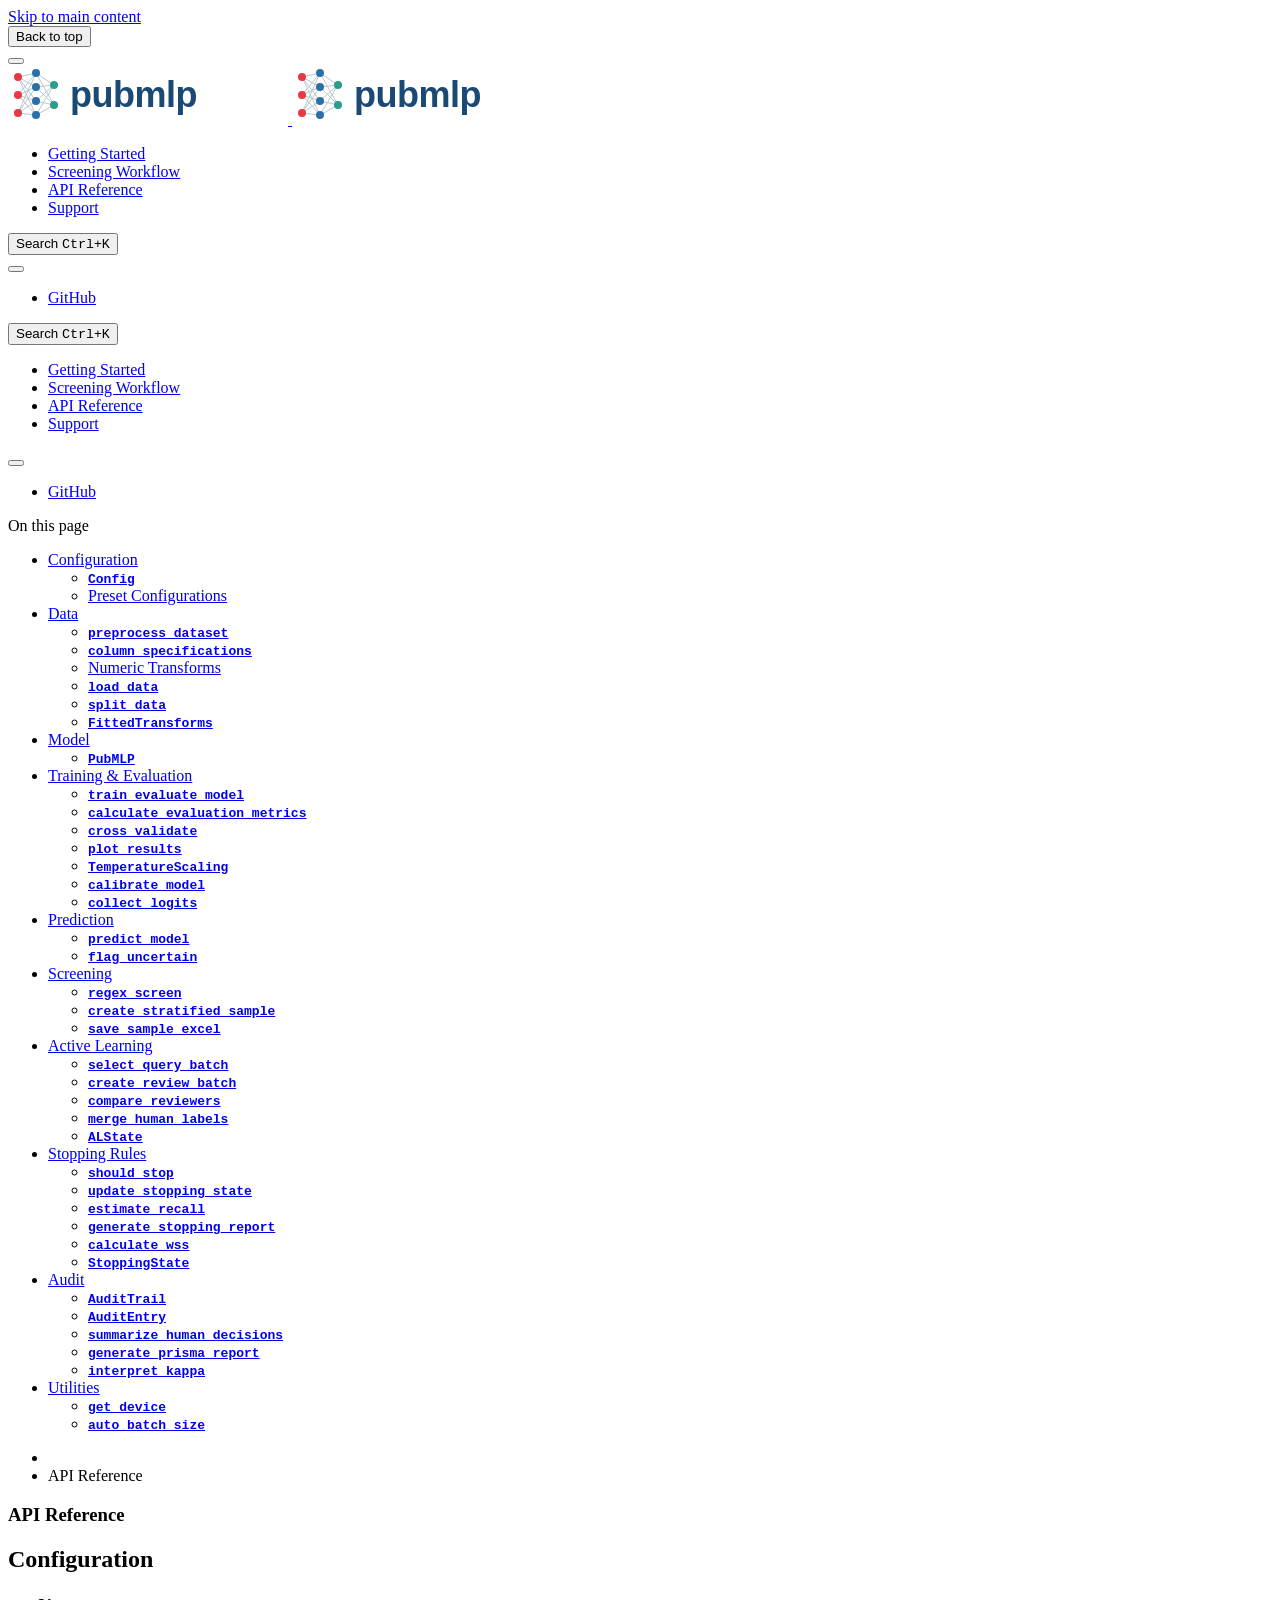
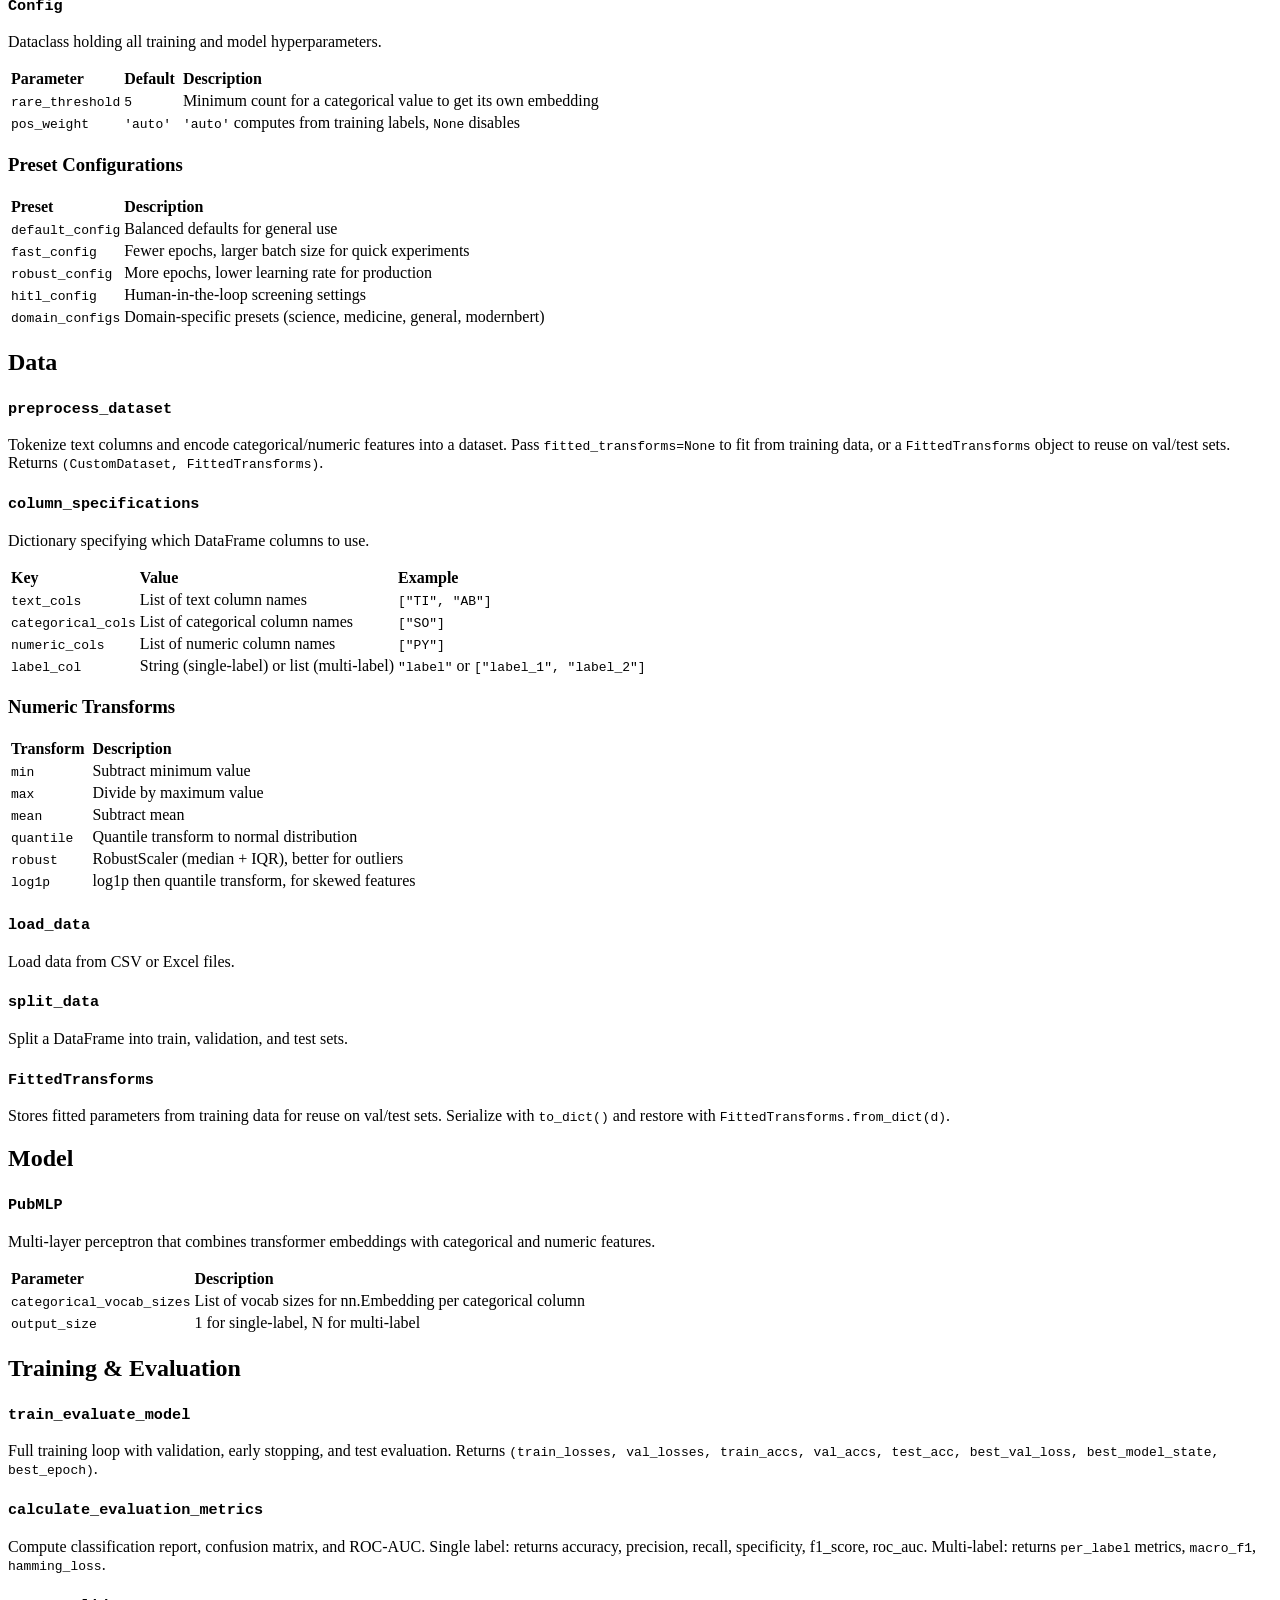
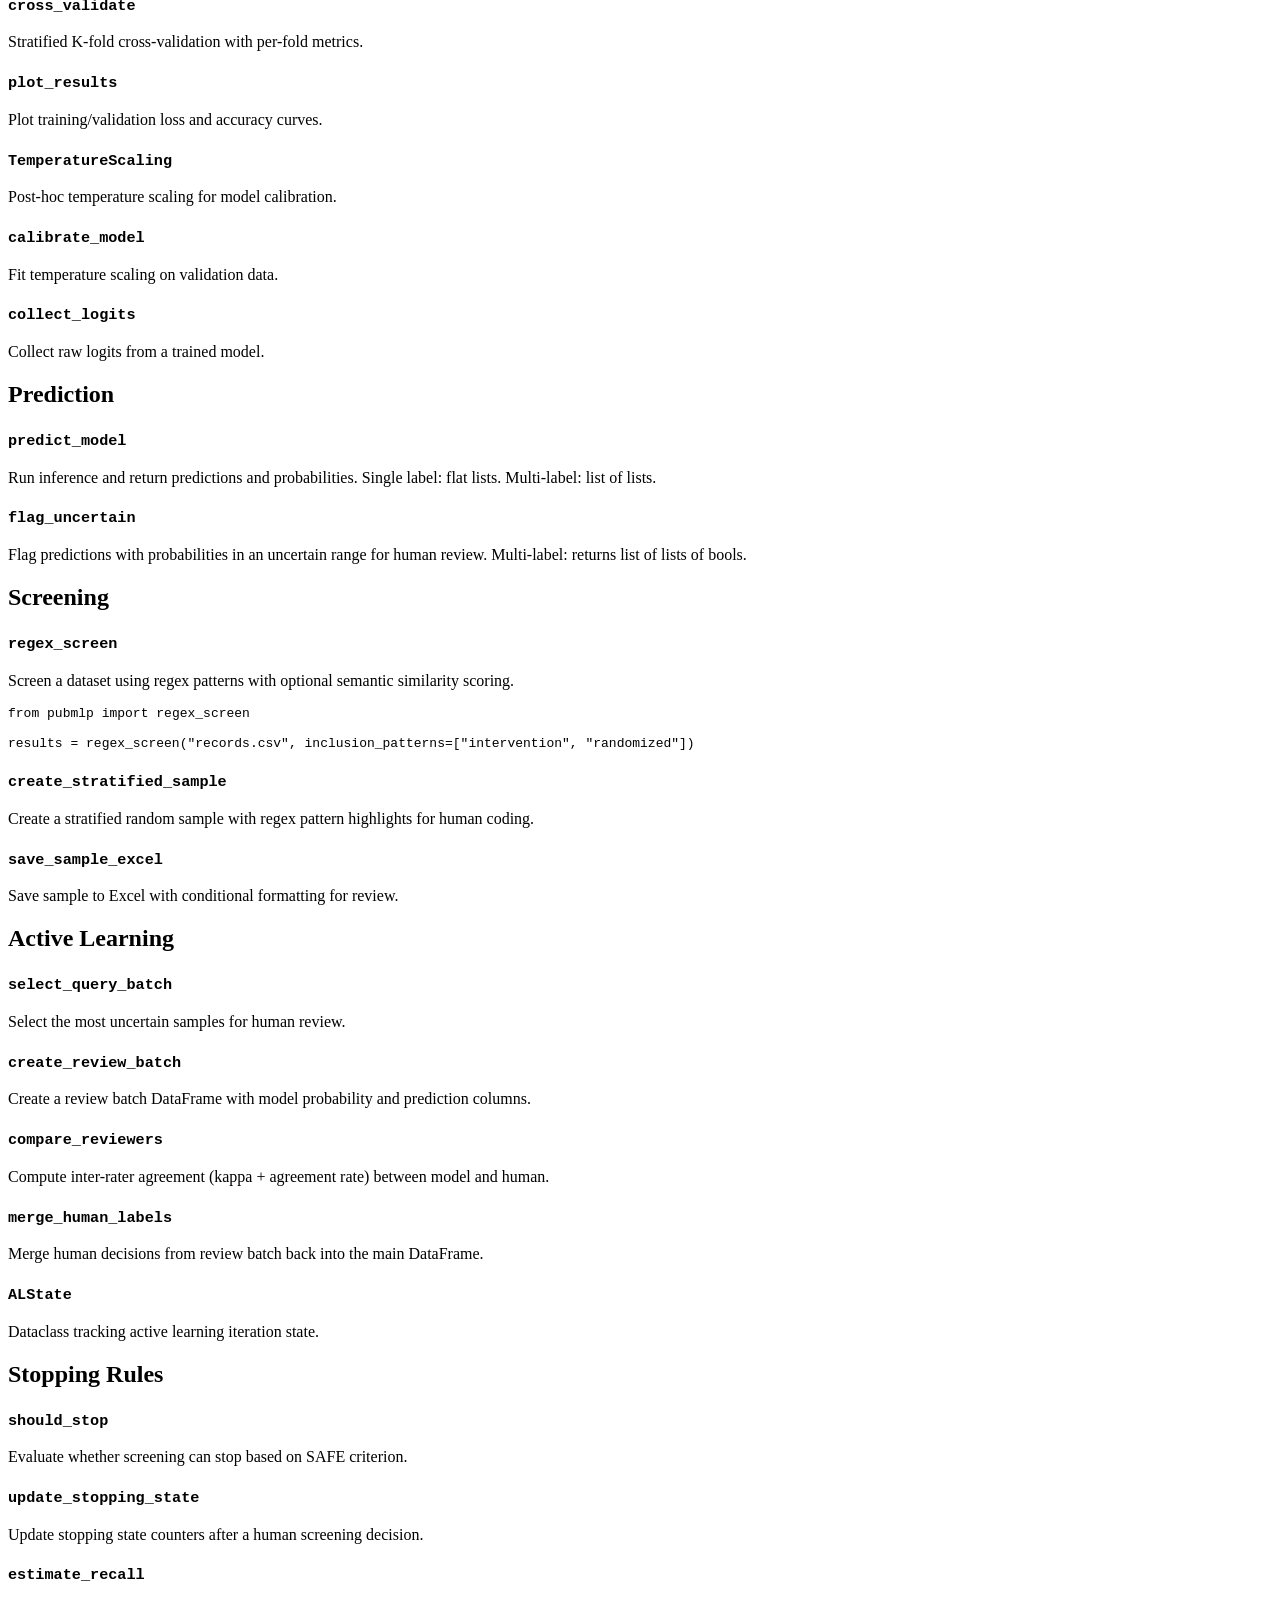
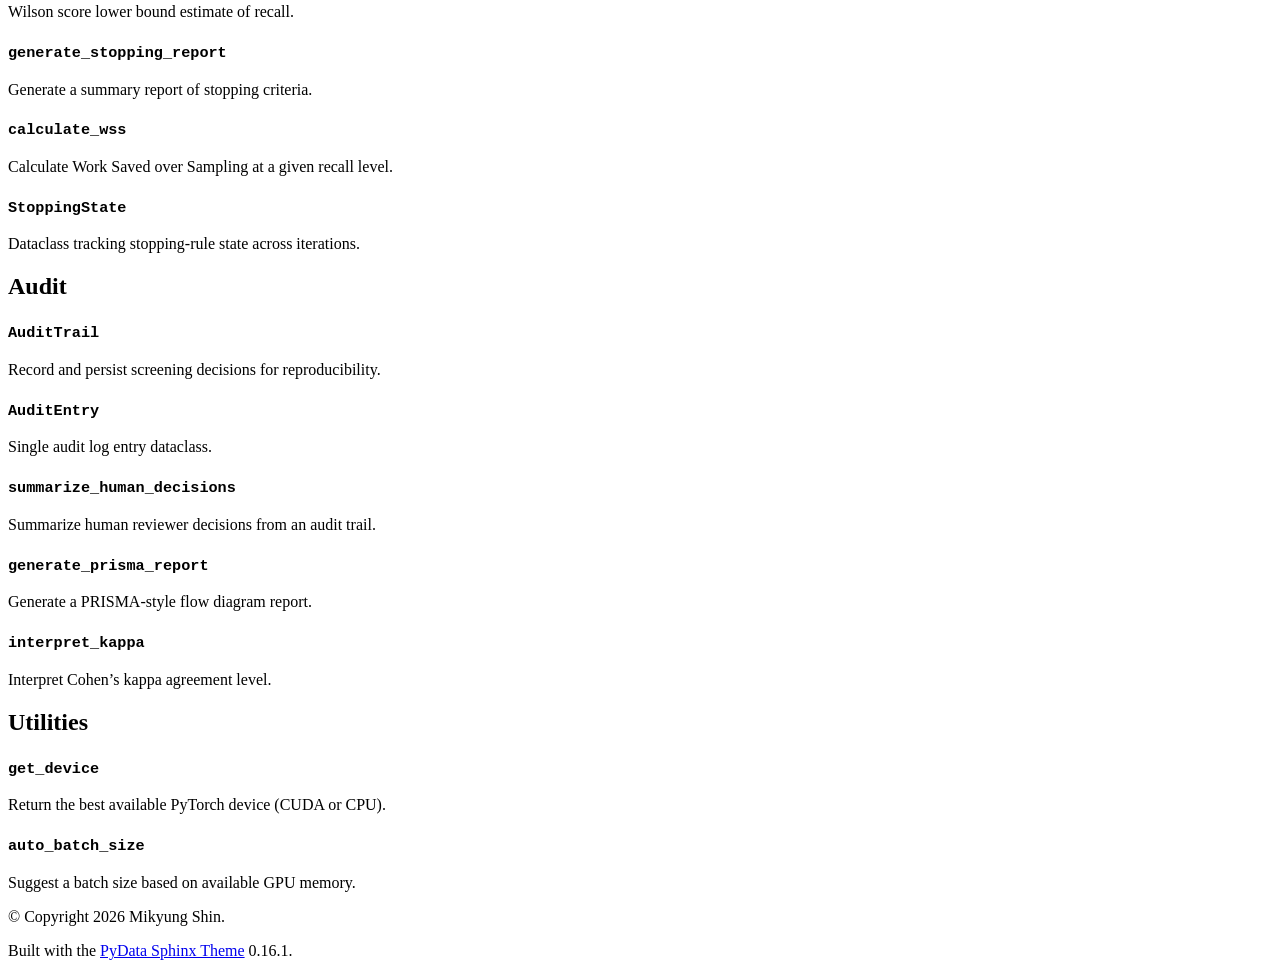
==== docs/api.html @ cef30f50 "Initial release v0.1.1" ====
<!DOCTYPE html>


<html lang="en" data-content_root="./" >

  <head>
    <meta charset="utf-8" />
    <meta name="viewport" content="width=device-width, initial-scale=1.0" /><meta name="viewport" content="width=device-width, initial-scale=1" />

    <title>API Reference &#8212; pubmlp  documentation</title>
  
  
  
  <script data-cfasync="false">
    document.documentElement.dataset.mode = localStorage.getItem("mode") || "";
    document.documentElement.dataset.theme = localStorage.getItem("theme") || "";
  </script>
  <!--
    this give us a css class that will be invisible only if js is disabled
  -->
  <noscript>
    <style>
      .pst-js-only { display: none !important; }

    </style>
  </noscript>
  
  <!-- Loaded before other Sphinx assets -->
  <link href="_static/styles/theme.css?digest=8878045cc6db502f8baf" rel="stylesheet" />
<link href="_static/styles/pydata-sphinx-theme.css?digest=8878045cc6db502f8baf" rel="stylesheet" />

    <link rel="stylesheet" type="text/css" href="_static/pygments.css?v=8f2a1f02" />
    <link rel="stylesheet" type="text/css" href="_static/custom.css?v=bf69dc6d" />
  
  <!-- So that users can add custom icons -->
  <script src="_static/scripts/fontawesome.js?digest=8878045cc6db502f8baf"></script>
  <!-- Pre-loaded scripts that we'll load fully later -->
  <link rel="preload" as="script" href="_static/scripts/bootstrap.js?digest=8878045cc6db502f8baf" />
<link rel="preload" as="script" href="_static/scripts/pydata-sphinx-theme.js?digest=8878045cc6db502f8baf" />

    <script src="_static/documentation_options.js?v=5929fcd5"></script>
    <script src="_static/doctools.js?v=9bcbadda"></script>
    <script src="_static/sphinx_highlight.js?v=dc90522c"></script>
    <script>DOCUMENTATION_OPTIONS.pagename = 'api';</script>
    <link rel="index" title="Index" href="genindex.html" />
    <link rel="search" title="Search" href="search.html" />
    <link rel="next" title="Support" href="support.html" />
    <link rel="prev" title="Screening Workflow" href="vignettes/screening-workflow.html" />
  <meta name="viewport" content="width=device-width, initial-scale=1"/>
  <meta name="docsearch:language" content="en"/>
  <meta name="docsearch:version" content="" />
  </head>
  
  
  <body data-bs-spy="scroll" data-bs-target=".bd-toc-nav" data-offset="180" data-bs-root-margin="0px 0px -60%" data-default-mode="">

  
  
  <div id="pst-skip-link" class="skip-link d-print-none"><a href="#main-content">Skip to main content</a></div>
  
  <div id="pst-scroll-pixel-helper"></div>
  
  <button type="button" class="btn rounded-pill" id="pst-back-to-top">
    <i class="fa-solid fa-arrow-up"></i>Back to top</button>

  
  <dialog id="pst-search-dialog">
    
<form class="bd-search d-flex align-items-center"
      action="search.html"
      method="get">
  <i class="fa-solid fa-magnifying-glass"></i>
  <input type="search"
         class="form-control"
         name="q"
         placeholder="Search the docs ..."
         aria-label="Search the docs ..."
         autocomplete="off"
         autocorrect="off"
         autocapitalize="off"
         spellcheck="false"/>
  <span class="search-button__kbd-shortcut"><kbd class="kbd-shortcut__modifier">Ctrl</kbd>+<kbd>K</kbd></span>
</form>
  </dialog>

  <div class="pst-async-banner-revealer d-none">
  <aside id="bd-header-version-warning" class="d-none d-print-none" aria-label="Version warning"></aside>
</div>

  
    <header class="bd-header navbar navbar-expand-lg bd-navbar d-print-none">
<div class="bd-header__inner bd-page-width">
  <button class="pst-navbar-icon sidebar-toggle primary-toggle" aria-label="Site navigation">
    <span class="fa-solid fa-bars"></span>
  </button>
  
  
  <div class="col-lg-3 navbar-header-items__start">
    
      <div class="navbar-item">

  
    
  

<a class="navbar-brand logo" href="index.html">
  
  
  
  
  
    
    
      
    
    
    <img src="_static/logo.svg" class="logo__image only-light" alt="pubmlp  documentation - Home"/>
    <img src="_static/logo.svg" class="logo__image only-dark pst-js-only" alt="pubmlp  documentation - Home"/>
  
  
</a></div>
    
  </div>
  
  <div class="col-lg-9 navbar-header-items">
    
    <div class="me-auto navbar-header-items__center">
      
        <div class="navbar-item">
<nav>
  <ul class="bd-navbar-elements navbar-nav">
    
<li class="nav-item ">
  <a class="nav-link nav-internal" href="getting-started.html">
    Getting Started
  </a>
</li>


<li class="nav-item ">
  <a class="nav-link nav-internal" href="vignettes/screening-workflow.html">
    Screening Workflow
  </a>
</li>


<li class="nav-item current active">
  <a class="nav-link nav-internal" href="#">
    API Reference
  </a>
</li>


<li class="nav-item ">
  <a class="nav-link nav-internal" href="support.html">
    Support
  </a>
</li>

  </ul>
</nav></div>
      
    </div>
    
    
    <div class="navbar-header-items__end">
      
        <div class="navbar-item navbar-persistent--container">
          

<button class="btn search-button-field search-button__button pst-js-only" title="Search" aria-label="Search" data-bs-placement="bottom" data-bs-toggle="tooltip">
 <i class="fa-solid fa-magnifying-glass"></i>
 <span class="search-button__default-text">Search</span>
 <span class="search-button__kbd-shortcut"><kbd class="kbd-shortcut__modifier">Ctrl</kbd>+<kbd class="kbd-shortcut__modifier">K</kbd></span>
</button>
        </div>
      
      
        <div class="navbar-item">

<button class="btn btn-sm nav-link pst-navbar-icon theme-switch-button pst-js-only" aria-label="Color mode" data-bs-title="Color mode"  data-bs-placement="bottom" data-bs-toggle="tooltip">
  <i class="theme-switch fa-solid fa-sun                fa-lg" data-mode="light" title="Light"></i>
  <i class="theme-switch fa-solid fa-moon               fa-lg" data-mode="dark"  title="Dark"></i>
  <i class="theme-switch fa-solid fa-circle-half-stroke fa-lg" data-mode="auto"  title="System Settings"></i>
</button></div>
      
        <div class="navbar-item"><ul class="navbar-icon-links"
    aria-label="Icon Links">
        <li class="nav-item">
          
          
          
          
          
          
          
          
          <a href="https://github.com/mshin77/pubmlp" title="GitHub" class="nav-link pst-navbar-icon" rel="noopener" target="_blank" data-bs-toggle="tooltip" data-bs-placement="bottom"><i class="fa-brands fa-github fa-lg" aria-hidden="true"></i>
            <span class="sr-only">GitHub</span></a>
        </li>
</ul></div>
      
    </div>
    
  </div>
  
  
    <div class="navbar-persistent--mobile">

<button class="btn search-button-field search-button__button pst-js-only" title="Search" aria-label="Search" data-bs-placement="bottom" data-bs-toggle="tooltip">
 <i class="fa-solid fa-magnifying-glass"></i>
 <span class="search-button__default-text">Search</span>
 <span class="search-button__kbd-shortcut"><kbd class="kbd-shortcut__modifier">Ctrl</kbd>+<kbd class="kbd-shortcut__modifier">K</kbd></span>
</button>
    </div>
  

  
</div>

    </header>
  

  <div class="bd-container">
    <div class="bd-container__inner bd-page-width">
      
      
      
      <dialog id="pst-primary-sidebar-modal"></dialog>
      <div id="pst-primary-sidebar" class="bd-sidebar-primary bd-sidebar">
        

  
  <div class="sidebar-header-items sidebar-primary__section">
    
    
      <div class="sidebar-header-items__center">
        
          
          
            <div class="navbar-item">
<nav>
  <ul class="bd-navbar-elements navbar-nav">
    
<li class="nav-item ">
  <a class="nav-link nav-internal" href="getting-started.html">
    Getting Started
  </a>
</li>


<li class="nav-item ">
  <a class="nav-link nav-internal" href="vignettes/screening-workflow.html">
    Screening Workflow
  </a>
</li>


<li class="nav-item current active">
  <a class="nav-link nav-internal" href="#">
    API Reference
  </a>
</li>


<li class="nav-item ">
  <a class="nav-link nav-internal" href="support.html">
    Support
  </a>
</li>

  </ul>
</nav></div>
          
        
      </div>
    
    
    
      <div class="sidebar-header-items__end">
        
          <div class="navbar-item">

<button class="btn btn-sm nav-link pst-navbar-icon theme-switch-button pst-js-only" aria-label="Color mode" data-bs-title="Color mode"  data-bs-placement="bottom" data-bs-toggle="tooltip">
  <i class="theme-switch fa-solid fa-sun                fa-lg" data-mode="light" title="Light"></i>
  <i class="theme-switch fa-solid fa-moon               fa-lg" data-mode="dark"  title="Dark"></i>
  <i class="theme-switch fa-solid fa-circle-half-stroke fa-lg" data-mode="auto"  title="System Settings"></i>
</button></div>
        
          <div class="navbar-item"><ul class="navbar-icon-links"
    aria-label="Icon Links">
        <li class="nav-item">
          
          
          
          
          
          
          
          
          <a href="https://github.com/mshin77/pubmlp" title="GitHub" class="nav-link pst-navbar-icon" rel="noopener" target="_blank" data-bs-toggle="tooltip" data-bs-placement="bottom"><i class="fa-brands fa-github fa-lg" aria-hidden="true"></i>
            <span class="sr-only">GitHub</span></a>
        </li>
</ul></div>
        
      </div>
    
  </div>
  
    <div class="sidebar-primary-items__start sidebar-primary__section">
        <div class="sidebar-primary-item">
<div
    id="pst-page-navigation-heading-2"
    class="page-toc tocsection onthispage">
    <i class="fa-solid fa-list"></i> On this page
  </div>
  <nav class="bd-toc-nav page-toc" aria-labelledby="pst-page-navigation-heading-2">
    <ul class="visible nav section-nav flex-column">
<li class="toc-h2 nav-item toc-entry"><a class="reference internal nav-link" href="#configuration">Configuration</a><ul class="nav section-nav flex-column">
<li class="toc-h3 nav-item toc-entry"><a class="reference internal nav-link" href="#config"><code class="docutils literal notranslate"><span class="pre">Config</span></code></a></li>
<li class="toc-h3 nav-item toc-entry"><a class="reference internal nav-link" href="#preset-configurations">Preset Configurations</a></li>
</ul>
</li>
<li class="toc-h2 nav-item toc-entry"><a class="reference internal nav-link" href="#data">Data</a><ul class="nav section-nav flex-column">
<li class="toc-h3 nav-item toc-entry"><a class="reference internal nav-link" href="#preprocess-dataset"><code class="docutils literal notranslate"><span class="pre">preprocess_dataset</span></code></a></li>
<li class="toc-h3 nav-item toc-entry"><a class="reference internal nav-link" href="#column-specifications"><code class="docutils literal notranslate"><span class="pre">column_specifications</span></code></a></li>
<li class="toc-h3 nav-item toc-entry"><a class="reference internal nav-link" href="#numeric-transforms">Numeric Transforms</a></li>
<li class="toc-h3 nav-item toc-entry"><a class="reference internal nav-link" href="#load-data"><code class="docutils literal notranslate"><span class="pre">load_data</span></code></a></li>
<li class="toc-h3 nav-item toc-entry"><a class="reference internal nav-link" href="#split-data"><code class="docutils literal notranslate"><span class="pre">split_data</span></code></a></li>
<li class="toc-h3 nav-item toc-entry"><a class="reference internal nav-link" href="#fittedtransforms"><code class="docutils literal notranslate"><span class="pre">FittedTransforms</span></code></a></li>
</ul>
</li>
<li class="toc-h2 nav-item toc-entry"><a class="reference internal nav-link" href="#model">Model</a><ul class="nav section-nav flex-column">
<li class="toc-h3 nav-item toc-entry"><a class="reference internal nav-link" href="#pubmlp"><code class="docutils literal notranslate"><span class="pre">PubMLP</span></code></a></li>
</ul>
</li>
<li class="toc-h2 nav-item toc-entry"><a class="reference internal nav-link" href="#training-evaluation">Training &amp; Evaluation</a><ul class="nav section-nav flex-column">
<li class="toc-h3 nav-item toc-entry"><a class="reference internal nav-link" href="#train-evaluate-model"><code class="docutils literal notranslate"><span class="pre">train_evaluate_model</span></code></a></li>
<li class="toc-h3 nav-item toc-entry"><a class="reference internal nav-link" href="#calculate-evaluation-metrics"><code class="docutils literal notranslate"><span class="pre">calculate_evaluation_metrics</span></code></a></li>
<li class="toc-h3 nav-item toc-entry"><a class="reference internal nav-link" href="#cross-validate"><code class="docutils literal notranslate"><span class="pre">cross_validate</span></code></a></li>
<li class="toc-h3 nav-item toc-entry"><a class="reference internal nav-link" href="#plot-results"><code class="docutils literal notranslate"><span class="pre">plot_results</span></code></a></li>
<li class="toc-h3 nav-item toc-entry"><a class="reference internal nav-link" href="#temperaturescaling"><code class="docutils literal notranslate"><span class="pre">TemperatureScaling</span></code></a></li>
<li class="toc-h3 nav-item toc-entry"><a class="reference internal nav-link" href="#calibrate-model"><code class="docutils literal notranslate"><span class="pre">calibrate_model</span></code></a></li>
<li class="toc-h3 nav-item toc-entry"><a class="reference internal nav-link" href="#collect-logits"><code class="docutils literal notranslate"><span class="pre">collect_logits</span></code></a></li>
</ul>
</li>
<li class="toc-h2 nav-item toc-entry"><a class="reference internal nav-link" href="#prediction">Prediction</a><ul class="nav section-nav flex-column">
<li class="toc-h3 nav-item toc-entry"><a class="reference internal nav-link" href="#predict-model"><code class="docutils literal notranslate"><span class="pre">predict_model</span></code></a></li>
<li class="toc-h3 nav-item toc-entry"><a class="reference internal nav-link" href="#flag-uncertain"><code class="docutils literal notranslate"><span class="pre">flag_uncertain</span></code></a></li>
</ul>
</li>
<li class="toc-h2 nav-item toc-entry"><a class="reference internal nav-link" href="#screening">Screening</a><ul class="nav section-nav flex-column">
<li class="toc-h3 nav-item toc-entry"><a class="reference internal nav-link" href="#regex-screen"><code class="docutils literal notranslate"><span class="pre">regex_screen</span></code></a></li>
<li class="toc-h3 nav-item toc-entry"><a class="reference internal nav-link" href="#create-stratified-sample"><code class="docutils literal notranslate"><span class="pre">create_stratified_sample</span></code></a></li>
<li class="toc-h3 nav-item toc-entry"><a class="reference internal nav-link" href="#save-sample-excel"><code class="docutils literal notranslate"><span class="pre">save_sample_excel</span></code></a></li>
</ul>
</li>
<li class="toc-h2 nav-item toc-entry"><a class="reference internal nav-link" href="#active-learning">Active Learning</a><ul class="nav section-nav flex-column">
<li class="toc-h3 nav-item toc-entry"><a class="reference internal nav-link" href="#select-query-batch"><code class="docutils literal notranslate"><span class="pre">select_query_batch</span></code></a></li>
<li class="toc-h3 nav-item toc-entry"><a class="reference internal nav-link" href="#create-review-batch"><code class="docutils literal notranslate"><span class="pre">create_review_batch</span></code></a></li>
<li class="toc-h3 nav-item toc-entry"><a class="reference internal nav-link" href="#compare-reviewers"><code class="docutils literal notranslate"><span class="pre">compare_reviewers</span></code></a></li>
<li class="toc-h3 nav-item toc-entry"><a class="reference internal nav-link" href="#merge-human-labels"><code class="docutils literal notranslate"><span class="pre">merge_human_labels</span></code></a></li>
<li class="toc-h3 nav-item toc-entry"><a class="reference internal nav-link" href="#alstate"><code class="docutils literal notranslate"><span class="pre">ALState</span></code></a></li>
</ul>
</li>
<li class="toc-h2 nav-item toc-entry"><a class="reference internal nav-link" href="#stopping-rules">Stopping Rules</a><ul class="nav section-nav flex-column">
<li class="toc-h3 nav-item toc-entry"><a class="reference internal nav-link" href="#should-stop"><code class="docutils literal notranslate"><span class="pre">should_stop</span></code></a></li>
<li class="toc-h3 nav-item toc-entry"><a class="reference internal nav-link" href="#update-stopping-state"><code class="docutils literal notranslate"><span class="pre">update_stopping_state</span></code></a></li>
<li class="toc-h3 nav-item toc-entry"><a class="reference internal nav-link" href="#estimate-recall"><code class="docutils literal notranslate"><span class="pre">estimate_recall</span></code></a></li>
<li class="toc-h3 nav-item toc-entry"><a class="reference internal nav-link" href="#generate-stopping-report"><code class="docutils literal notranslate"><span class="pre">generate_stopping_report</span></code></a></li>
<li class="toc-h3 nav-item toc-entry"><a class="reference internal nav-link" href="#calculate-wss"><code class="docutils literal notranslate"><span class="pre">calculate_wss</span></code></a></li>
<li class="toc-h3 nav-item toc-entry"><a class="reference internal nav-link" href="#stoppingstate"><code class="docutils literal notranslate"><span class="pre">StoppingState</span></code></a></li>
</ul>
</li>
<li class="toc-h2 nav-item toc-entry"><a class="reference internal nav-link" href="#audit">Audit</a><ul class="nav section-nav flex-column">
<li class="toc-h3 nav-item toc-entry"><a class="reference internal nav-link" href="#audittrail"><code class="docutils literal notranslate"><span class="pre">AuditTrail</span></code></a></li>
<li class="toc-h3 nav-item toc-entry"><a class="reference internal nav-link" href="#auditentry"><code class="docutils literal notranslate"><span class="pre">AuditEntry</span></code></a></li>
<li class="toc-h3 nav-item toc-entry"><a class="reference internal nav-link" href="#summarize-human-decisions"><code class="docutils literal notranslate"><span class="pre">summarize_human_decisions</span></code></a></li>
<li class="toc-h3 nav-item toc-entry"><a class="reference internal nav-link" href="#generate-prisma-report"><code class="docutils literal notranslate"><span class="pre">generate_prisma_report</span></code></a></li>
<li class="toc-h3 nav-item toc-entry"><a class="reference internal nav-link" href="#interpret-kappa"><code class="docutils literal notranslate"><span class="pre">interpret_kappa</span></code></a></li>
</ul>
</li>
<li class="toc-h2 nav-item toc-entry"><a class="reference internal nav-link" href="#utilities">Utilities</a><ul class="nav section-nav flex-column">
<li class="toc-h3 nav-item toc-entry"><a class="reference internal nav-link" href="#get-device"><code class="docutils literal notranslate"><span class="pre">get_device</span></code></a></li>
<li class="toc-h3 nav-item toc-entry"><a class="reference internal nav-link" href="#auto-batch-size"><code class="docutils literal notranslate"><span class="pre">auto_batch_size</span></code></a></li>
</ul>
</li>
</ul>
  </nav></div>
    </div>
  
  
  <div class="sidebar-primary-items__end sidebar-primary__section">
      <div class="sidebar-primary-item">
<div id="ethical-ad-placement"
      class="flat"
      data-ea-publisher="readthedocs"
      data-ea-type="readthedocs-sidebar"
      data-ea-manual="true">
</div></div>
  </div>


      </div>
      
      <main id="main-content" class="bd-main" role="main">
        
        
          <div class="bd-content">
            <div class="bd-article-container">
              
              <div class="bd-header-article d-print-none">
<div class="header-article-items header-article__inner">
  
    <div class="header-article-items__start">
      
        <div class="header-article-item">

<nav aria-label="Breadcrumb" class="d-print-none">
  <ul class="bd-breadcrumbs">
    
    <li class="breadcrumb-item breadcrumb-home">
      <a href="index.html" class="nav-link" aria-label="Home">
        <i class="fa-solid fa-home"></i>
      </a>
    </li>
    <li class="breadcrumb-item active" aria-current="page"><span class="ellipsis">API Reference</span></li>
  </ul>
</nav>
</div>
      
    </div>
  
  
</div>
</div>
              
              
              
                
<div id="searchbox"></div>
                <article class="bd-article">
                  
  <section id="api-reference">
<h1>API Reference<a class="headerlink" href="#api-reference" title="Link to this heading">#</a></h1>
<section id="configuration">
<h2>Configuration<a class="headerlink" href="#configuration" title="Link to this heading">#</a></h2>
<section id="config">
<h3><code class="docutils literal notranslate"><span class="pre">Config</span></code><a class="headerlink" href="#config" title="Link to this heading">#</a></h3>
<p>Dataclass holding all training and model hyperparameters.</p>
<div class="pst-scrollable-table-container"><table class="table">
<thead>
<tr class="row-odd"><th class="head"><p>Parameter</p></th>
<th class="head"><p>Default</p></th>
<th class="head"><p>Description</p></th>
</tr>
</thead>
<tbody>
<tr class="row-even"><td><p><code class="docutils literal notranslate"><span class="pre">rare_threshold</span></code></p></td>
<td><p><code class="docutils literal notranslate"><span class="pre">5</span></code></p></td>
<td><p>Minimum count for a categorical value to get its own embedding</p></td>
</tr>
<tr class="row-odd"><td><p><code class="docutils literal notranslate"><span class="pre">pos_weight</span></code></p></td>
<td><p><code class="docutils literal notranslate"><span class="pre">'auto'</span></code></p></td>
<td><p><code class="docutils literal notranslate"><span class="pre">'auto'</span></code> computes from training labels, <code class="docutils literal notranslate"><span class="pre">None</span></code> disables</p></td>
</tr>
</tbody>
</table>
</div>
</section>
<section id="preset-configurations">
<h3>Preset Configurations<a class="headerlink" href="#preset-configurations" title="Link to this heading">#</a></h3>
<div class="pst-scrollable-table-container"><table class="table">
<thead>
<tr class="row-odd"><th class="head"><p>Preset</p></th>
<th class="head"><p>Description</p></th>
</tr>
</thead>
<tbody>
<tr class="row-even"><td><p><code class="docutils literal notranslate"><span class="pre">default_config</span></code></p></td>
<td><p>Balanced defaults for general use</p></td>
</tr>
<tr class="row-odd"><td><p><code class="docutils literal notranslate"><span class="pre">fast_config</span></code></p></td>
<td><p>Fewer epochs, larger batch size for quick experiments</p></td>
</tr>
<tr class="row-even"><td><p><code class="docutils literal notranslate"><span class="pre">robust_config</span></code></p></td>
<td><p>More epochs, lower learning rate for production</p></td>
</tr>
<tr class="row-odd"><td><p><code class="docutils literal notranslate"><span class="pre">hitl_config</span></code></p></td>
<td><p>Human-in-the-loop screening settings</p></td>
</tr>
<tr class="row-even"><td><p><code class="docutils literal notranslate"><span class="pre">domain_configs</span></code></p></td>
<td><p>Domain-specific presets (science, medicine, general, modernbert)</p></td>
</tr>
</tbody>
</table>
</div>
</section>
</section>
<section id="data">
<h2>Data<a class="headerlink" href="#data" title="Link to this heading">#</a></h2>
<section id="preprocess-dataset">
<h3><code class="docutils literal notranslate"><span class="pre">preprocess_dataset</span></code><a class="headerlink" href="#preprocess-dataset" title="Link to this heading">#</a></h3>
<p>Tokenize text columns and encode categorical/numeric features into a dataset. Pass <code class="docutils literal notranslate"><span class="pre">fitted_transforms=None</span></code> to fit from training data, or a <code class="docutils literal notranslate"><span class="pre">FittedTransforms</span></code> object to reuse on val/test sets. Returns <code class="docutils literal notranslate"><span class="pre">(CustomDataset,</span> <span class="pre">FittedTransforms)</span></code>.</p>
</section>
<section id="column-specifications">
<h3><code class="docutils literal notranslate"><span class="pre">column_specifications</span></code><a class="headerlink" href="#column-specifications" title="Link to this heading">#</a></h3>
<p>Dictionary specifying which DataFrame columns to use.</p>
<div class="pst-scrollable-table-container"><table class="table">
<thead>
<tr class="row-odd"><th class="head"><p>Key</p></th>
<th class="head"><p>Value</p></th>
<th class="head"><p>Example</p></th>
</tr>
</thead>
<tbody>
<tr class="row-even"><td><p><code class="docutils literal notranslate"><span class="pre">text_cols</span></code></p></td>
<td><p>List of text column names</p></td>
<td><p><code class="docutils literal notranslate"><span class="pre">[&quot;TI&quot;,</span> <span class="pre">&quot;AB&quot;]</span></code></p></td>
</tr>
<tr class="row-odd"><td><p><code class="docutils literal notranslate"><span class="pre">categorical_cols</span></code></p></td>
<td><p>List of categorical column names</p></td>
<td><p><code class="docutils literal notranslate"><span class="pre">[&quot;SO&quot;]</span></code></p></td>
</tr>
<tr class="row-even"><td><p><code class="docutils literal notranslate"><span class="pre">numeric_cols</span></code></p></td>
<td><p>List of numeric column names</p></td>
<td><p><code class="docutils literal notranslate"><span class="pre">[&quot;PY&quot;]</span></code></p></td>
</tr>
<tr class="row-odd"><td><p><code class="docutils literal notranslate"><span class="pre">label_col</span></code></p></td>
<td><p>String (single-label) or list (multi-label)</p></td>
<td><p><code class="docutils literal notranslate"><span class="pre">&quot;label&quot;</span></code> or <code class="docutils literal notranslate"><span class="pre">[&quot;label_1&quot;,</span> <span class="pre">&quot;label_2&quot;]</span></code></p></td>
</tr>
</tbody>
</table>
</div>
</section>
<section id="numeric-transforms">
<h3>Numeric Transforms<a class="headerlink" href="#numeric-transforms" title="Link to this heading">#</a></h3>
<div class="pst-scrollable-table-container"><table class="table">
<thead>
<tr class="row-odd"><th class="head"><p>Transform</p></th>
<th class="head"><p>Description</p></th>
</tr>
</thead>
<tbody>
<tr class="row-even"><td><p><code class="docutils literal notranslate"><span class="pre">min</span></code></p></td>
<td><p>Subtract minimum value</p></td>
</tr>
<tr class="row-odd"><td><p><code class="docutils literal notranslate"><span class="pre">max</span></code></p></td>
<td><p>Divide by maximum value</p></td>
</tr>
<tr class="row-even"><td><p><code class="docutils literal notranslate"><span class="pre">mean</span></code></p></td>
<td><p>Subtract mean</p></td>
</tr>
<tr class="row-odd"><td><p><code class="docutils literal notranslate"><span class="pre">quantile</span></code></p></td>
<td><p>Quantile transform to normal distribution</p></td>
</tr>
<tr class="row-even"><td><p><code class="docutils literal notranslate"><span class="pre">robust</span></code></p></td>
<td><p>RobustScaler (median + IQR), better for outliers</p></td>
</tr>
<tr class="row-odd"><td><p><code class="docutils literal notranslate"><span class="pre">log1p</span></code></p></td>
<td><p>log1p then quantile transform, for skewed features</p></td>
</tr>
</tbody>
</table>
</div>
</section>
<section id="load-data">
<h3><code class="docutils literal notranslate"><span class="pre">load_data</span></code><a class="headerlink" href="#load-data" title="Link to this heading">#</a></h3>
<p>Load data from CSV or Excel files.</p>
</section>
<section id="split-data">
<h3><code class="docutils literal notranslate"><span class="pre">split_data</span></code><a class="headerlink" href="#split-data" title="Link to this heading">#</a></h3>
<p>Split a DataFrame into train, validation, and test sets.</p>
</section>
<section id="fittedtransforms">
<h3><code class="docutils literal notranslate"><span class="pre">FittedTransforms</span></code><a class="headerlink" href="#fittedtransforms" title="Link to this heading">#</a></h3>
<p>Stores fitted parameters from training data for reuse on val/test sets. Serialize with <code class="docutils literal notranslate"><span class="pre">to_dict()</span></code> and restore with <code class="docutils literal notranslate"><span class="pre">FittedTransforms.from_dict(d)</span></code>.</p>
</section>
</section>
<section id="model">
<h2>Model<a class="headerlink" href="#model" title="Link to this heading">#</a></h2>
<section id="pubmlp">
<h3><code class="docutils literal notranslate"><span class="pre">PubMLP</span></code><a class="headerlink" href="#pubmlp" title="Link to this heading">#</a></h3>
<p>Multi-layer perceptron that combines transformer embeddings with categorical and numeric features.</p>
<div class="pst-scrollable-table-container"><table class="table">
<thead>
<tr class="row-odd"><th class="head"><p>Parameter</p></th>
<th class="head"><p>Description</p></th>
</tr>
</thead>
<tbody>
<tr class="row-even"><td><p><code class="docutils literal notranslate"><span class="pre">categorical_vocab_sizes</span></code></p></td>
<td><p>List of vocab sizes for nn.Embedding per categorical column</p></td>
</tr>
<tr class="row-odd"><td><p><code class="docutils literal notranslate"><span class="pre">output_size</span></code></p></td>
<td><p>1 for single-label, N for multi-label</p></td>
</tr>
</tbody>
</table>
</div>
</section>
</section>
<section id="training-evaluation">
<h2>Training &amp; Evaluation<a class="headerlink" href="#training-evaluation" title="Link to this heading">#</a></h2>
<section id="train-evaluate-model">
<h3><code class="docutils literal notranslate"><span class="pre">train_evaluate_model</span></code><a class="headerlink" href="#train-evaluate-model" title="Link to this heading">#</a></h3>
<p>Full training loop with validation, early stopping, and test evaluation. Returns <code class="docutils literal notranslate"><span class="pre">(train_losses,</span> <span class="pre">val_losses,</span> <span class="pre">train_accs,</span> <span class="pre">val_accs,</span> <span class="pre">test_acc,</span> <span class="pre">best_val_loss,</span> <span class="pre">best_model_state,</span> <span class="pre">best_epoch)</span></code>.</p>
</section>
<section id="calculate-evaluation-metrics">
<h3><code class="docutils literal notranslate"><span class="pre">calculate_evaluation_metrics</span></code><a class="headerlink" href="#calculate-evaluation-metrics" title="Link to this heading">#</a></h3>
<p>Compute classification report, confusion matrix, and ROC-AUC. Single label: returns accuracy, precision, recall, specificity, f1_score, roc_auc. Multi-label: returns <code class="docutils literal notranslate"><span class="pre">per_label</span></code> metrics, <code class="docutils literal notranslate"><span class="pre">macro_f1</span></code>, <code class="docutils literal notranslate"><span class="pre">hamming_loss</span></code>.</p>
</section>
<section id="cross-validate">
<h3><code class="docutils literal notranslate"><span class="pre">cross_validate</span></code><a class="headerlink" href="#cross-validate" title="Link to this heading">#</a></h3>
<p>Stratified K-fold cross-validation with per-fold metrics.</p>
</section>
<section id="plot-results">
<h3><code class="docutils literal notranslate"><span class="pre">plot_results</span></code><a class="headerlink" href="#plot-results" title="Link to this heading">#</a></h3>
<p>Plot training/validation loss and accuracy curves.</p>
</section>
<section id="temperaturescaling">
<h3><code class="docutils literal notranslate"><span class="pre">TemperatureScaling</span></code><a class="headerlink" href="#temperaturescaling" title="Link to this heading">#</a></h3>
<p>Post-hoc temperature scaling for model calibration.</p>
</section>
<section id="calibrate-model">
<h3><code class="docutils literal notranslate"><span class="pre">calibrate_model</span></code><a class="headerlink" href="#calibrate-model" title="Link to this heading">#</a></h3>
<p>Fit temperature scaling on validation data.</p>
</section>
<section id="collect-logits">
<h3><code class="docutils literal notranslate"><span class="pre">collect_logits</span></code><a class="headerlink" href="#collect-logits" title="Link to this heading">#</a></h3>
<p>Collect raw logits from a trained model.</p>
</section>
</section>
<section id="prediction">
<h2>Prediction<a class="headerlink" href="#prediction" title="Link to this heading">#</a></h2>
<section id="predict-model">
<h3><code class="docutils literal notranslate"><span class="pre">predict_model</span></code><a class="headerlink" href="#predict-model" title="Link to this heading">#</a></h3>
<p>Run inference and return predictions and probabilities. Single label: flat lists. Multi-label: list of lists.</p>
</section>
<section id="flag-uncertain">
<h3><code class="docutils literal notranslate"><span class="pre">flag_uncertain</span></code><a class="headerlink" href="#flag-uncertain" title="Link to this heading">#</a></h3>
<p>Flag predictions with probabilities in an uncertain range for human review. Multi-label: returns list of lists of bools.</p>
</section>
</section>
<section id="screening">
<h2>Screening<a class="headerlink" href="#screening" title="Link to this heading">#</a></h2>
<section id="regex-screen">
<h3><code class="docutils literal notranslate"><span class="pre">regex_screen</span></code><a class="headerlink" href="#regex-screen" title="Link to this heading">#</a></h3>
<p>Screen a dataset using regex patterns with optional semantic similarity scoring.</p>
<div class="highlight-python notranslate"><div class="highlight"><pre><span></span><span class="kn">from</span><span class="w"> </span><span class="nn">pubmlp</span><span class="w"> </span><span class="kn">import</span> <span class="n">regex_screen</span>

<span class="n">results</span> <span class="o">=</span> <span class="n">regex_screen</span><span class="p">(</span><span class="s2">&quot;records.csv&quot;</span><span class="p">,</span> <span class="n">inclusion_patterns</span><span class="o">=</span><span class="p">[</span><span class="s2">&quot;intervention&quot;</span><span class="p">,</span> <span class="s2">&quot;randomized&quot;</span><span class="p">])</span>
</pre></div>
</div>
</section>
<section id="create-stratified-sample">
<h3><code class="docutils literal notranslate"><span class="pre">create_stratified_sample</span></code><a class="headerlink" href="#create-stratified-sample" title="Link to this heading">#</a></h3>
<p>Create a stratified random sample with regex pattern highlights for human coding.</p>
</section>
<section id="save-sample-excel">
<h3><code class="docutils literal notranslate"><span class="pre">save_sample_excel</span></code><a class="headerlink" href="#save-sample-excel" title="Link to this heading">#</a></h3>
<p>Save sample to Excel with conditional formatting for review.</p>
</section>
</section>
<section id="active-learning">
<h2>Active Learning<a class="headerlink" href="#active-learning" title="Link to this heading">#</a></h2>
<section id="select-query-batch">
<h3><code class="docutils literal notranslate"><span class="pre">select_query_batch</span></code><a class="headerlink" href="#select-query-batch" title="Link to this heading">#</a></h3>
<p>Select the most uncertain samples for human review.</p>
</section>
<section id="create-review-batch">
<h3><code class="docutils literal notranslate"><span class="pre">create_review_batch</span></code><a class="headerlink" href="#create-review-batch" title="Link to this heading">#</a></h3>
<p>Create a review batch DataFrame with model probability and prediction columns.</p>
</section>
<section id="compare-reviewers">
<h3><code class="docutils literal notranslate"><span class="pre">compare_reviewers</span></code><a class="headerlink" href="#compare-reviewers" title="Link to this heading">#</a></h3>
<p>Compute inter-rater agreement (kappa + agreement rate) between model and human.</p>
</section>
<section id="merge-human-labels">
<h3><code class="docutils literal notranslate"><span class="pre">merge_human_labels</span></code><a class="headerlink" href="#merge-human-labels" title="Link to this heading">#</a></h3>
<p>Merge human decisions from review batch back into the main DataFrame.</p>
</section>
<section id="alstate">
<h3><code class="docutils literal notranslate"><span class="pre">ALState</span></code><a class="headerlink" href="#alstate" title="Link to this heading">#</a></h3>
<p>Dataclass tracking active learning iteration state.</p>
</section>
</section>
<section id="stopping-rules">
<h2>Stopping Rules<a class="headerlink" href="#stopping-rules" title="Link to this heading">#</a></h2>
<section id="should-stop">
<h3><code class="docutils literal notranslate"><span class="pre">should_stop</span></code><a class="headerlink" href="#should-stop" title="Link to this heading">#</a></h3>
<p>Evaluate whether screening can stop based on SAFE criterion.</p>
</section>
<section id="update-stopping-state">
<h3><code class="docutils literal notranslate"><span class="pre">update_stopping_state</span></code><a class="headerlink" href="#update-stopping-state" title="Link to this heading">#</a></h3>
<p>Update stopping state counters after a human screening decision.</p>
</section>
<section id="estimate-recall">
<h3><code class="docutils literal notranslate"><span class="pre">estimate_recall</span></code><a class="headerlink" href="#estimate-recall" title="Link to this heading">#</a></h3>
<p>Wilson score lower bound estimate of recall.</p>
</section>
<section id="generate-stopping-report">
<h3><code class="docutils literal notranslate"><span class="pre">generate_stopping_report</span></code><a class="headerlink" href="#generate-stopping-report" title="Link to this heading">#</a></h3>
<p>Generate a summary report of stopping criteria.</p>
</section>
<section id="calculate-wss">
<h3><code class="docutils literal notranslate"><span class="pre">calculate_wss</span></code><a class="headerlink" href="#calculate-wss" title="Link to this heading">#</a></h3>
<p>Calculate Work Saved over Sampling at a given recall level.</p>
</section>
<section id="stoppingstate">
<h3><code class="docutils literal notranslate"><span class="pre">StoppingState</span></code><a class="headerlink" href="#stoppingstate" title="Link to this heading">#</a></h3>
<p>Dataclass tracking stopping-rule state across iterations.</p>
</section>
</section>
<section id="audit">
<h2>Audit<a class="headerlink" href="#audit" title="Link to this heading">#</a></h2>
<section id="audittrail">
<h3><code class="docutils literal notranslate"><span class="pre">AuditTrail</span></code><a class="headerlink" href="#audittrail" title="Link to this heading">#</a></h3>
<p>Record and persist screening decisions for reproducibility.</p>
</section>
<section id="auditentry">
<h3><code class="docutils literal notranslate"><span class="pre">AuditEntry</span></code><a class="headerlink" href="#auditentry" title="Link to this heading">#</a></h3>
<p>Single audit log entry dataclass.</p>
</section>
<section id="summarize-human-decisions">
<h3><code class="docutils literal notranslate"><span class="pre">summarize_human_decisions</span></code><a class="headerlink" href="#summarize-human-decisions" title="Link to this heading">#</a></h3>
<p>Summarize human reviewer decisions from an audit trail.</p>
</section>
<section id="generate-prisma-report">
<h3><code class="docutils literal notranslate"><span class="pre">generate_prisma_report</span></code><a class="headerlink" href="#generate-prisma-report" title="Link to this heading">#</a></h3>
<p>Generate a PRISMA-style flow diagram report.</p>
</section>
<section id="interpret-kappa">
<h3><code class="docutils literal notranslate"><span class="pre">interpret_kappa</span></code><a class="headerlink" href="#interpret-kappa" title="Link to this heading">#</a></h3>
<p>Interpret Cohen’s kappa agreement level.</p>
</section>
</section>
<section id="utilities">
<h2>Utilities<a class="headerlink" href="#utilities" title="Link to this heading">#</a></h2>
<section id="get-device">
<h3><code class="docutils literal notranslate"><span class="pre">get_device</span></code><a class="headerlink" href="#get-device" title="Link to this heading">#</a></h3>
<p>Return the best available PyTorch device (CUDA or CPU).</p>
</section>
<section id="auto-batch-size">
<h3><code class="docutils literal notranslate"><span class="pre">auto_batch_size</span></code><a class="headerlink" href="#auto-batch-size" title="Link to this heading">#</a></h3>
<p>Suggest a batch size based on available GPU memory.</p>
</section>
</section>
</section>


                </article>
              
              
              
              
              
            </div>
            
            
              
            
          </div>
          <footer class="bd-footer-content">
            
          </footer>
        
      </main>
    </div>
  </div>
  
  <!-- Scripts loaded after <body> so the DOM is not blocked -->
  <script defer src="_static/scripts/bootstrap.js?digest=8878045cc6db502f8baf"></script>
<script defer src="_static/scripts/pydata-sphinx-theme.js?digest=8878045cc6db502f8baf"></script>

  <footer class="bd-footer">
<div class="bd-footer__inner bd-page-width">
  
    <div class="footer-items__start">
      
        <div class="footer-item">

  <p class="copyright">
    
      © Copyright 2026 Mikyung Shin.
      <br/>
    
  </p>
</div>
      
    </div>
  
  
  
    <div class="footer-items__end">
      
        <div class="footer-item">
<p class="theme-version">
  <!-- # L10n: Setting the PST URL as an argument as this does not need to be localized -->
  Built with the <a href="https://pydata-sphinx-theme.readthedocs.io/en/stable/index.html">PyData Sphinx Theme</a> 0.16.1.
</p></div>
      
    </div>
  
</div>

  </footer>
  </body>
</html>
---- docs/_static/styles/theme.css ----
/* Provided by Sphinx's 'basic' theme, and included in the final set of assets */
@import "../basic.css";
---- docs/_static/pygments.css ----
html[data-theme="light"] .highlight pre { line-height: 125%; }
html[data-theme="light"] .highlight td.linenos .normal { color: inherit; background-color: transparent; padding-left: 5px; padding-right: 5px; }
html[data-theme="light"] .highlight span.linenos { color: inherit; background-color: transparent; padding-left: 5px; padding-right: 5px; }
html[data-theme="light"] .highlight td.linenos .special { color: #000000; background-color: #ffffc0; padding-left: 5px; padding-right: 5px; }
html[data-theme="light"] .highlight span.linenos.special { color: #000000; background-color: #ffffc0; padding-left: 5px; padding-right: 5px; }
html[data-theme="light"] .highlight .hll { background-color: #fae4c2 }
html[data-theme="light"] .highlight { background: #fefefe; color: #080808 }
html[data-theme="light"] .highlight .c { color: #515151 } /* Comment */
html[data-theme="light"] .highlight .err { color: #A12236 } /* Error */
html[data-theme="light"] .highlight .k { color: #6730C5 } /* Keyword */
html[data-theme="light"] .highlight .l { color: #7F4707 } /* Literal */
html[data-theme="light"] .highlight .n { color: #080808 } /* Name */
html[data-theme="light"] .highlight .o { color: #00622F } /* Operator */
html[data-theme="light"] .highlight .p { color: #080808 } /* Punctuation */
html[data-theme="light"] .highlight .ch { color: #515151 } /* Comment.Hashbang */
html[data-theme="light"] .highlight .cm { color: #515151 } /* Comment.Multiline */
html[data-theme="light"] .highlight .cp { color: #515151 } /* Comment.Preproc */
html[data-theme="light"] .highlight .cpf { color: #515151 } /* Comment.PreprocFile */
html[data-theme="light"] .highlight .c1 { color: #515151 } /* Comment.Single */
html[data-theme="light"] .highlight .cs { color: #515151 } /* Comment.Special */
html[data-theme="light"] .highlight .gd { color: #005B82 } /* Generic.Deleted */
html[data-theme="light"] .highlight .ge { font-style: italic } /* Generic.Emph */
html[data-theme="light"] .highlight .gh { color: #005B82 } /* Generic.Heading */
html[data-theme="light"] .highlight .gs { font-weight: bold } /* Generic.Strong */
html[data-theme="light"] .highlight .gu { color: #005B82 } /* Generic.Subheading */
html[data-theme="light"] .highlight .kc { color: #6730C5 } /* Keyword.Constant */
html[data-theme="light"] .highlight .kd { color: #6730C5 } /* Keyword.Declaration */
html[data-theme="light"] .highlight .kn { color: #6730C5 } /* Keyword.Namespace */
html[data-theme="light"] .highlight .kp { color: #6730C5 } /* Keyword.Pseudo */
html[data-theme="light"] .highlight .kr { color: #6730C5 } /* Keyword.Reserved */
html[data-theme="light"] .highlight .kt { color: #7F4707 } /* Keyword.Type */
html[data-theme="light"] .highlight .ld { color: #7F4707 } /* Literal.Date */
html[data-theme="light"] .highlight .m { color: #7F4707 } /* Literal.Number */
html[data-theme="light"] .highlight .s { color: #00622F } /* Literal.String */
html[data-theme="light"] .highlight .na { color: #912583 } /* Name.Attribute */
html[data-theme="light"] .highlight .nb { color: #7F4707 } /* Name.Builtin */
html[data-theme="light"] .highlight .nc { color: #005B82 } /* Name.Class */
html[data-theme="light"] .highlight .no { color: #005B82 } /* Name.Constant */
html[data-theme="light"] .highlight .nd { color: #7F4707 } /* Name.Decorator */
html[data-theme="light"] .highlight .ni { color: #00622F } /* Name.Entity */
html[data-theme="light"] .highlight .ne { color: #6730C5 } /* Name.Exception */
html[data-theme="light"] .highlight .nf { color: #005B82 } /* Name.Function */
html[data-theme="light"] .highlight .nl { color: #7F4707 } /* Name.Label */
html[data-theme="light"] .highlight .nn { color: #080808 } /* Name.Namespace */
html[data-theme="light"] .highlight .nx { color: #080808 } /* Name.Other */
html[data-theme="light"] .highlight .py { color: #005B82 } /* Name.Property */
html[data-theme="light"] .highlight .nt { color: #005B82 } /* Name.Tag */
html[data-theme="light"] .highlight .nv { color: #A12236 } /* Name.Variable */
html[data-theme="light"] .highlight .ow { color: #6730C5 } /* Operator.Word */
html[data-theme="light"] .highlight .pm { color: #080808 } /* Punctuation.Marker */
html[data-theme="light"] .highlight .w { color: #080808 } /* Text.Whitespace */
html[data-theme="light"] .highlight .mb { color: #7F4707 } /* Literal.Number.Bin */
html[data-theme="light"] .highlight .mf { color: #7F4707 } /* Literal.Number.Float */
html[data-theme="light"] .highlight .mh { color: #7F4707 } /* Literal.Number.Hex */
html[data-theme="light"] .highlight .mi { color: #7F4707 } /* Literal.Number.Integer */
html[data-theme="light"] .highlight .mo { color: #7F4707 } /* Literal.Number.Oct */
html[data-theme="light"] .highlight .sa { color: #00622F } /* Literal.String.Affix */
html[data-theme="light"] .highlight .sb { color: #00622F } /* Literal.String.Backtick */
html[data-theme="light"] .highlight .sc { color: #00622F } /* Literal.String.Char */
html[data-theme="light"] .highlight .dl { color: #00622F } /* Literal.String.Delimiter */
html[data-theme="light"] .highlight .sd { color: #00622F } /* Literal.String.Doc */
html[data-theme="light"] .highlight .s2 { color: #00622F } /* Literal.String.Double */
html[data-theme="light"] .highlight .se { color: #00622F } /* Literal.String.Escape */
html[data-theme="light"] .highlight .sh { color: #00622F } /* Literal.String.Heredoc */
html[data-theme="light"] .highlight .si { color: #00622F } /* Literal.String.Interpol */
html[data-theme="light"] .highlight .sx { color: #00622F } /* Literal.String.Other */
html[data-theme="light"] .highlight .sr { color: #A12236 } /* Literal.String.Regex */
html[data-theme="light"] .highlight .s1 { color: #00622F } /* Literal.String.Single */
html[data-theme="light"] .highlight .ss { color: #005B82 } /* Literal.String.Symbol */
html[data-theme="light"] .highlight .bp { color: #7F4707 } /* Name.Builtin.Pseudo */
html[data-theme="light"] .highlight .fm { color: #005B82 } /* Name.Function.Magic */
html[data-theme="light"] .highlight .vc { color: #A12236 } /* Name.Variable.Class */
html[data-theme="light"] .highlight .vg { color: #A12236 } /* Name.Variable.Global */
html[data-theme="light"] .highlight .vi { color: #A12236 } /* Name.Variable.Instance */
html[data-theme="light"] .highlight .vm { color: #7F4707 } /* Name.Variable.Magic */
html[data-theme="light"] .highlight .il { color: #7F4707 } /* Literal.Number.Integer.Long */
html[data-theme="dark"] .highlight pre { line-height: 125%; }
html[data-theme="dark"] .highlight td.linenos .normal { color: inherit; background-color: transparent; padding-left: 5px; padding-right: 5px; }
html[data-theme="dark"] .highlight span.linenos { color: inherit; background-color: transparent; padding-left: 5px; padding-right: 5px; }
html[data-theme="dark"] .highlight td.linenos .special { color: #000000; background-color: #ffffc0; padding-left: 5px; padding-right: 5px; }
html[data-theme="dark"] .highlight span.linenos.special { color: #000000; background-color: #ffffc0; padding-left: 5px; padding-right: 5px; }
html[data-theme="dark"] .highlight .hll { background-color: #ffd9002e }
html[data-theme="dark"] .highlight { background: #2b2b2b; color: #F8F8F2 }
html[data-theme="dark"] .highlight .c { color: #FFD900 } /* Comment */
html[data-theme="dark"] .highlight .err { color: #FFA07A } /* Error */
html[data-theme="dark"] .highlight .k { color: #DCC6E0 } /* Keyword */
html[data-theme="dark"] .highlight .l { color: #FFD900 } /* Literal */
html[data-theme="dark"] .highlight .n { color: #F8F8F2 } /* Name */
html[data-theme="dark"] .highlight .o { color: #ABE338 } /* Operator */
html[data-theme="dark"] .highlight .p { color: #F8F8F2 } /* Punctuation */
html[data-theme="dark"] .highlight .ch { color: #FFD900 } /* Comment.Hashbang */
html[data-theme="dark"] .highlight .cm { color: #FFD900 } /* Comment.Multiline */
html[data-theme="dark"] .highlight .cp { color: #FFD900 } /* Comment.Preproc */
html[data-theme="dark"] .highlight .cpf { color: #FFD900 } /* Comment.PreprocFile */
html[data-theme="dark"] .highlight .c1 { color: #FFD900 } /* Comment.Single */
html[data-theme="dark"] .highlight .cs { color: #FFD900 } /* Comment.Special */
html[data-theme="dark"] .highlight .gd { color: #00E0E0 } /* Generic.Deleted */
html[data-theme="dark"] .highlight .ge { font-style: italic } /* Generic.Emph */
html[data-theme="dark"] .highlight .gh { color: #00E0E0 } /* Generic.Heading */
html[data-theme="dark"] .highlight .gs { font-weight: bold } /* Generic.Strong */
html[data-theme="dark"] .highlight .gu { color: #00E0E0 } /* Generic.Subheading */
html[data-theme="dark"] .highlight .kc { color: #DCC6E0 } /* Keyword.Constant */
html[data-theme="dark"] .highlight .kd { color: #DCC6E0 } /* Keyword.Declaration */
html[data-theme="dark"] .highlight .kn { color: #DCC6E0 } /* Keyword.Namespace */
html[data-theme="dark"] .highlight .kp { color: #DCC6E0 } /* Keyword.Pseudo */
html[data-theme="dark"] .highlight .kr { color: #DCC6E0 } /* Keyword.Reserved */
html[data-theme="dark"] .highlight .kt { color: #FFD900 } /* Keyword.Type */
html[data-theme="dark"] .highlight .ld { color: #FFD900 } /* Literal.Date */
html[data-theme="dark"] .highlight .m { color: #FFD900 } /* Literal.Number */
html[data-theme="dark"] .highlight .s { color: #ABE338 } /* Literal.String */
html[data-theme="dark"] .highlight .na { color: #FFD900 } /* Name.Attribute */
html[data-theme="dark"] .highlight .nb { color: #FFD900 } /* Name.Builtin */
html[data-theme="dark"] .highlight .nc { color: #00E0E0 } /* Name.Class */
html[data-theme="dark"] .highlight .no { color: #00E0E0 } /* Name.Constant */
html[data-theme="dark"] .highlight .nd { color: #FFD900 } /* Name.Decorator */
html[data-theme="dark"] .highlight .ni { color: #ABE338 } /* Name.Entity */
html[data-theme="dark"] .highlight .ne { color: #DCC6E0 } /* Name.Exception */
html[data-theme="dark"] .highlight .nf { color: #00E0E0 } /* Name.Function */
html[data-theme="dark"] .highlight .nl { color: #FFD900 } /* Name.Label */
html[data-theme="dark"] .highlight .nn { color: #F8F8F2 } /* Name.Namespace */
html[data-theme="dark"] .highlight .nx { color: #F8F8F2 } /* Name.Other */
html[data-theme="dark"] .highlight .py { color: #00E0E0 } /* Name.Property */
html[data-theme="dark"] .highlight .nt { color: #00E0E0 } /* Name.Tag */
html[data-theme="dark"] .highlight .nv { color: #FFA07A } /* Name.Variable */
html[data-theme="dark"] .highlight .ow { color: #DCC6E0 } /* Operator.Word */
html[data-theme="dark"] .highlight .pm { color: #F8F8F2 } /* Punctuation.Marker */
html[data-theme="dark"] .highlight .w { color: #F8F8F2 } /* Text.Whitespace */
html[data-theme="dark"] .highlight .mb { color: #FFD900 } /* Literal.Number.Bin */
html[data-theme="dark"] .highlight .mf { color: #FFD900 } /* Literal.Number.Float */
html[data-theme="dark"] .highlight .mh { color: #FFD900 } /* Literal.Number.Hex */
html[data-theme="dark"] .highlight .mi { color: #FFD900 } /* Literal.Number.Integer */
html[data-theme="dark"] .highlight .mo { color: #FFD900 } /* Literal.Number.Oct */
html[data-theme="dark"] .highlight .sa { color: #ABE338 } /* Literal.String.Affix */
html[data-theme="dark"] .highlight .sb { color: #ABE338 } /* Literal.String.Backtick */
html[data-theme="dark"] .highlight .sc { color: #ABE338 } /* Literal.String.Char */
html[data-theme="dark"] .highlight .dl { color: #ABE338 } /* Literal.String.Delimiter */
html[data-theme="dark"] .highlight .sd { color: #ABE338 } /* Literal.String.Doc */
html[data-theme="dark"] .highlight .s2 { color: #ABE338 } /* Literal.String.Double */
html[data-theme="dark"] .highlight .se { color: #ABE338 } /* Literal.String.Escape */
html[data-theme="dark"] .highlight .sh { color: #ABE338 } /* Literal.String.Heredoc */
html[data-theme="dark"] .highlight .si { color: #ABE338 } /* Literal.String.Interpol */
html[data-theme="dark"] .highlight .sx { color: #ABE338 } /* Literal.String.Other */
html[data-theme="dark"] .highlight .sr { color: #FFA07A } /* Literal.String.Regex */
html[data-theme="dark"] .highlight .s1 { color: #ABE338 } /* Literal.String.Single */
html[data-theme="dark"] .highlight .ss { color: #00E0E0 } /* Literal.String.Symbol */
html[data-theme="dark"] .highlight .bp { color: #FFD900 } /* Name.Builtin.Pseudo */
html[data-theme="dark"] .highlight .fm { color: #00E0E0 } /* Name.Function.Magic */
html[data-theme="dark"] .highlight .vc { color: #FFA07A } /* Name.Variable.Class */
html[data-theme="dark"] .highlight .vg { color: #FFA07A } /* Name.Variable.Global */
html[data-theme="dark"] .highlight .vi { color: #FFA07A } /* Name.Variable.Instance */
html[data-theme="dark"] .highlight .vm { color: #FFD900 } /* Name.Variable.Magic */
html[data-theme="dark"] .highlight .il { color: #FFD900 } /* Literal.Number.Integer.Long */
---- docs/_static/custom.css ----
html {
    --pst-color-link: #2A6FA8;
    --pst-color-link-hover: #1A4A73;
}
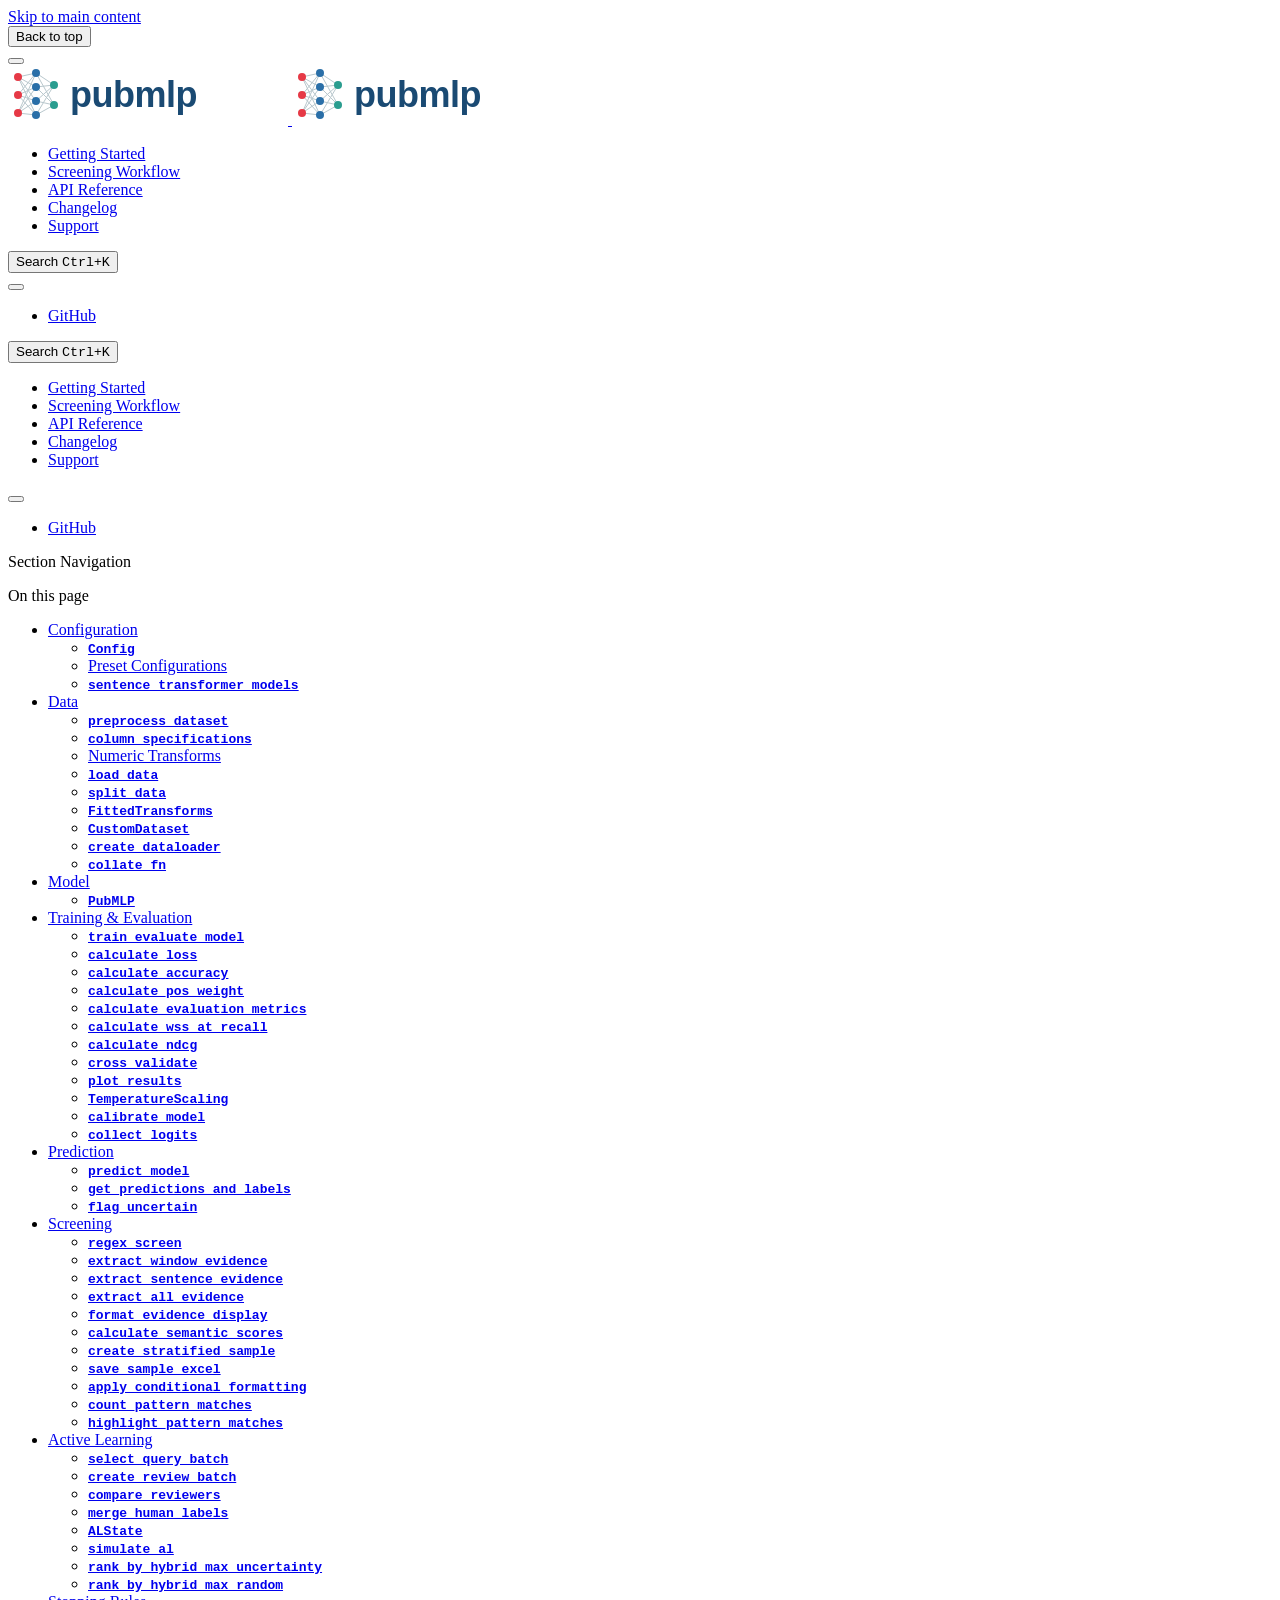
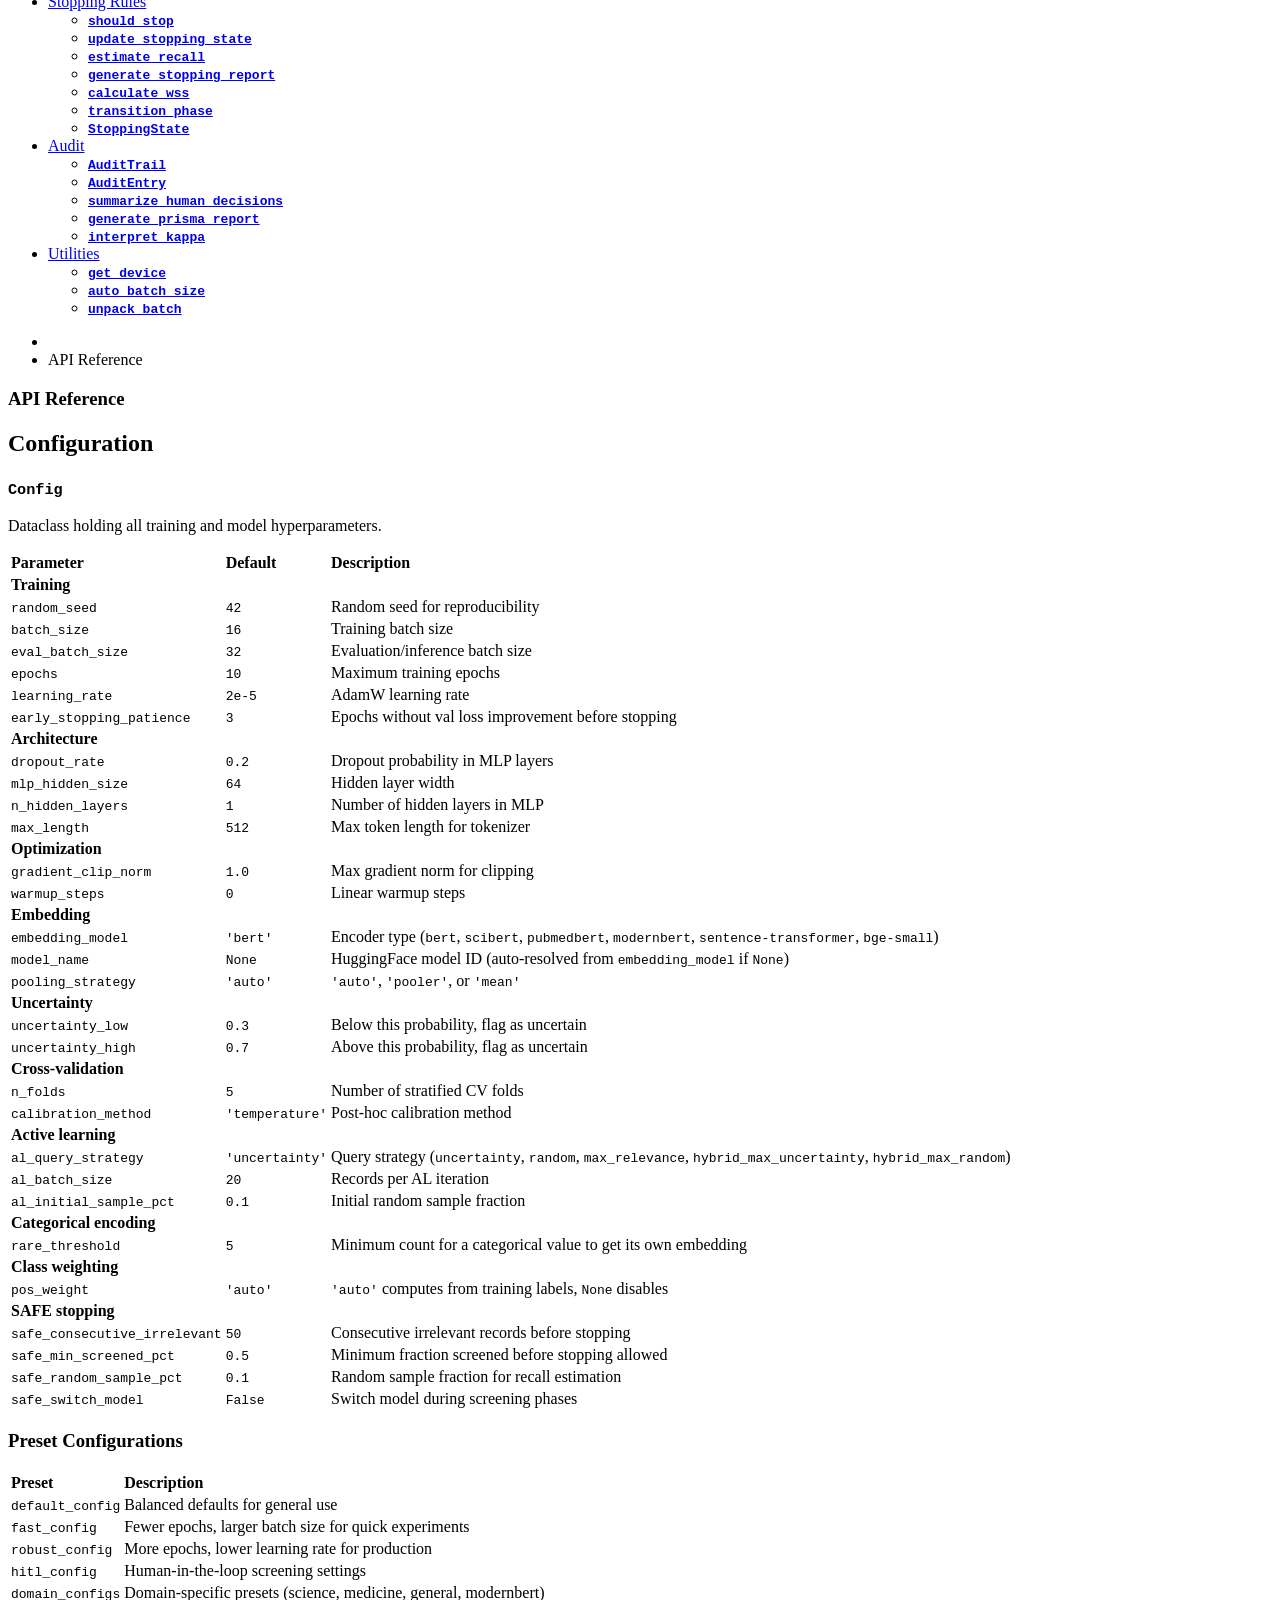
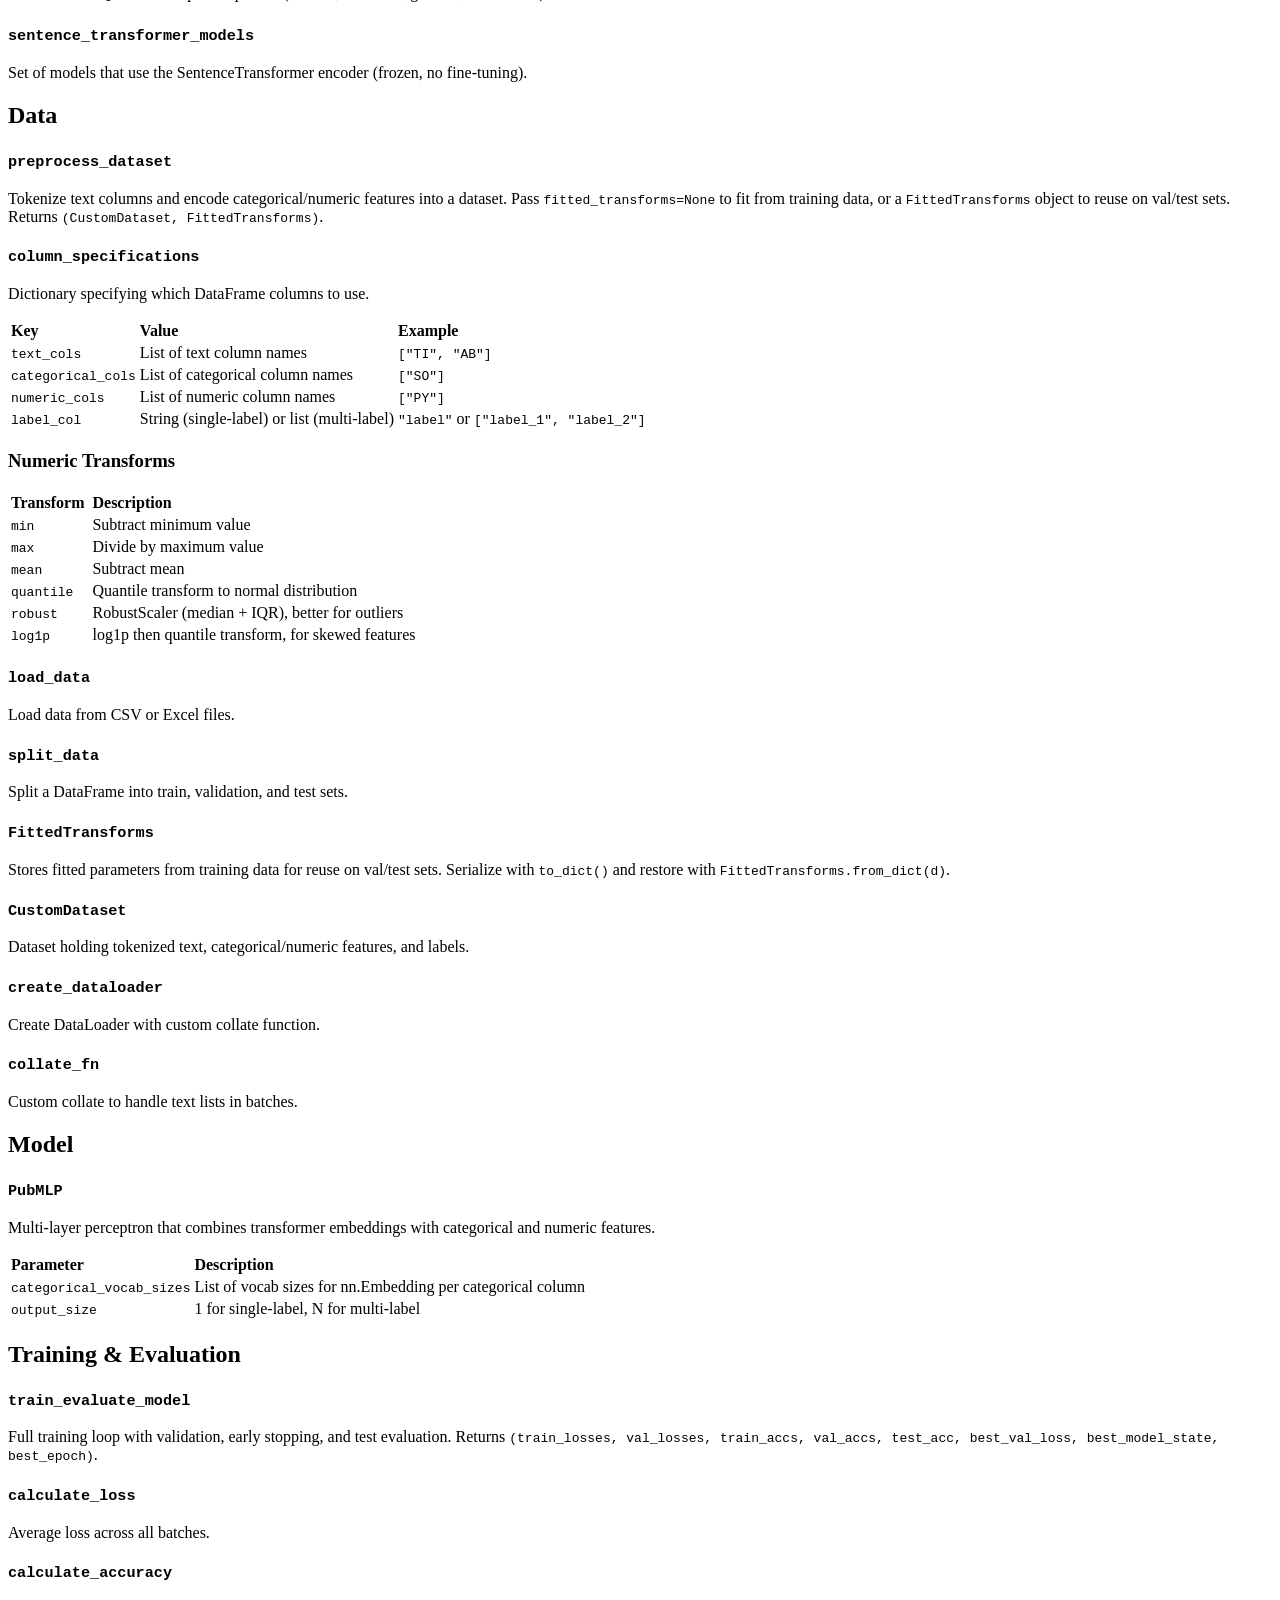
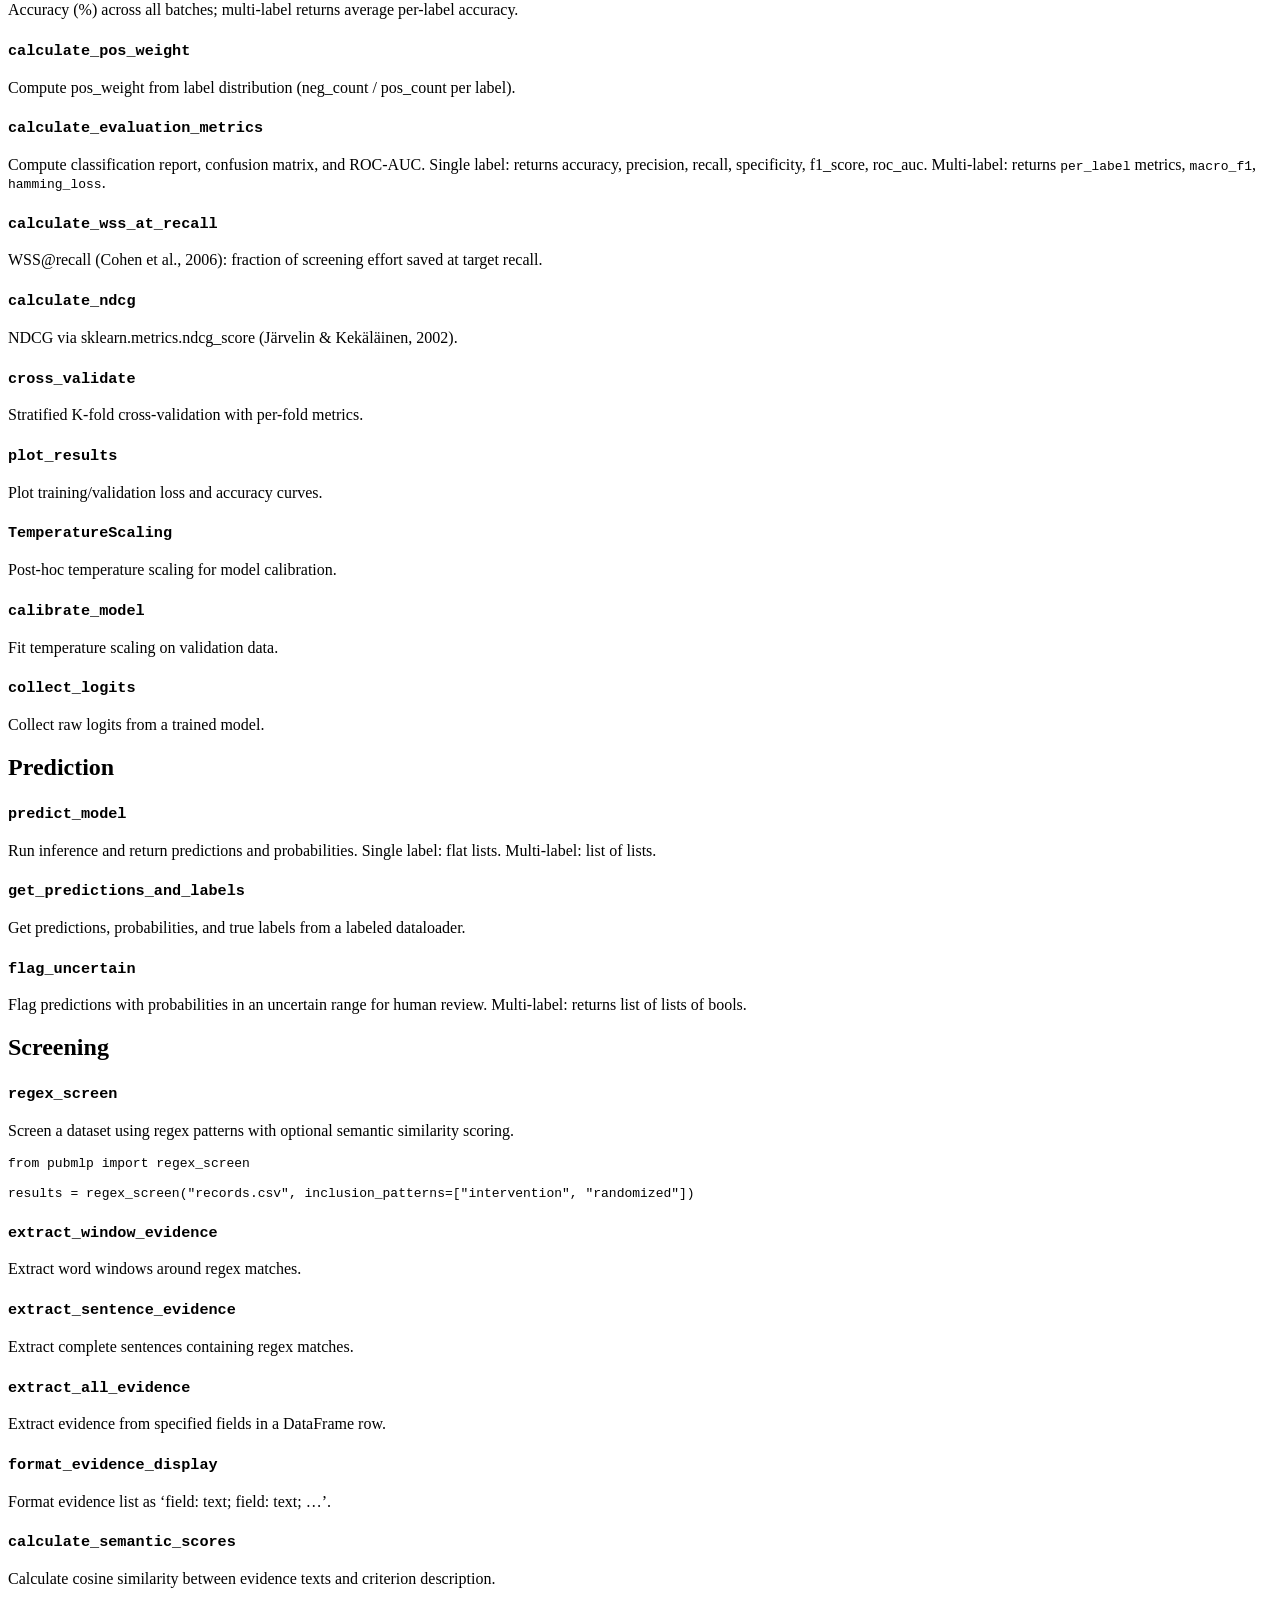
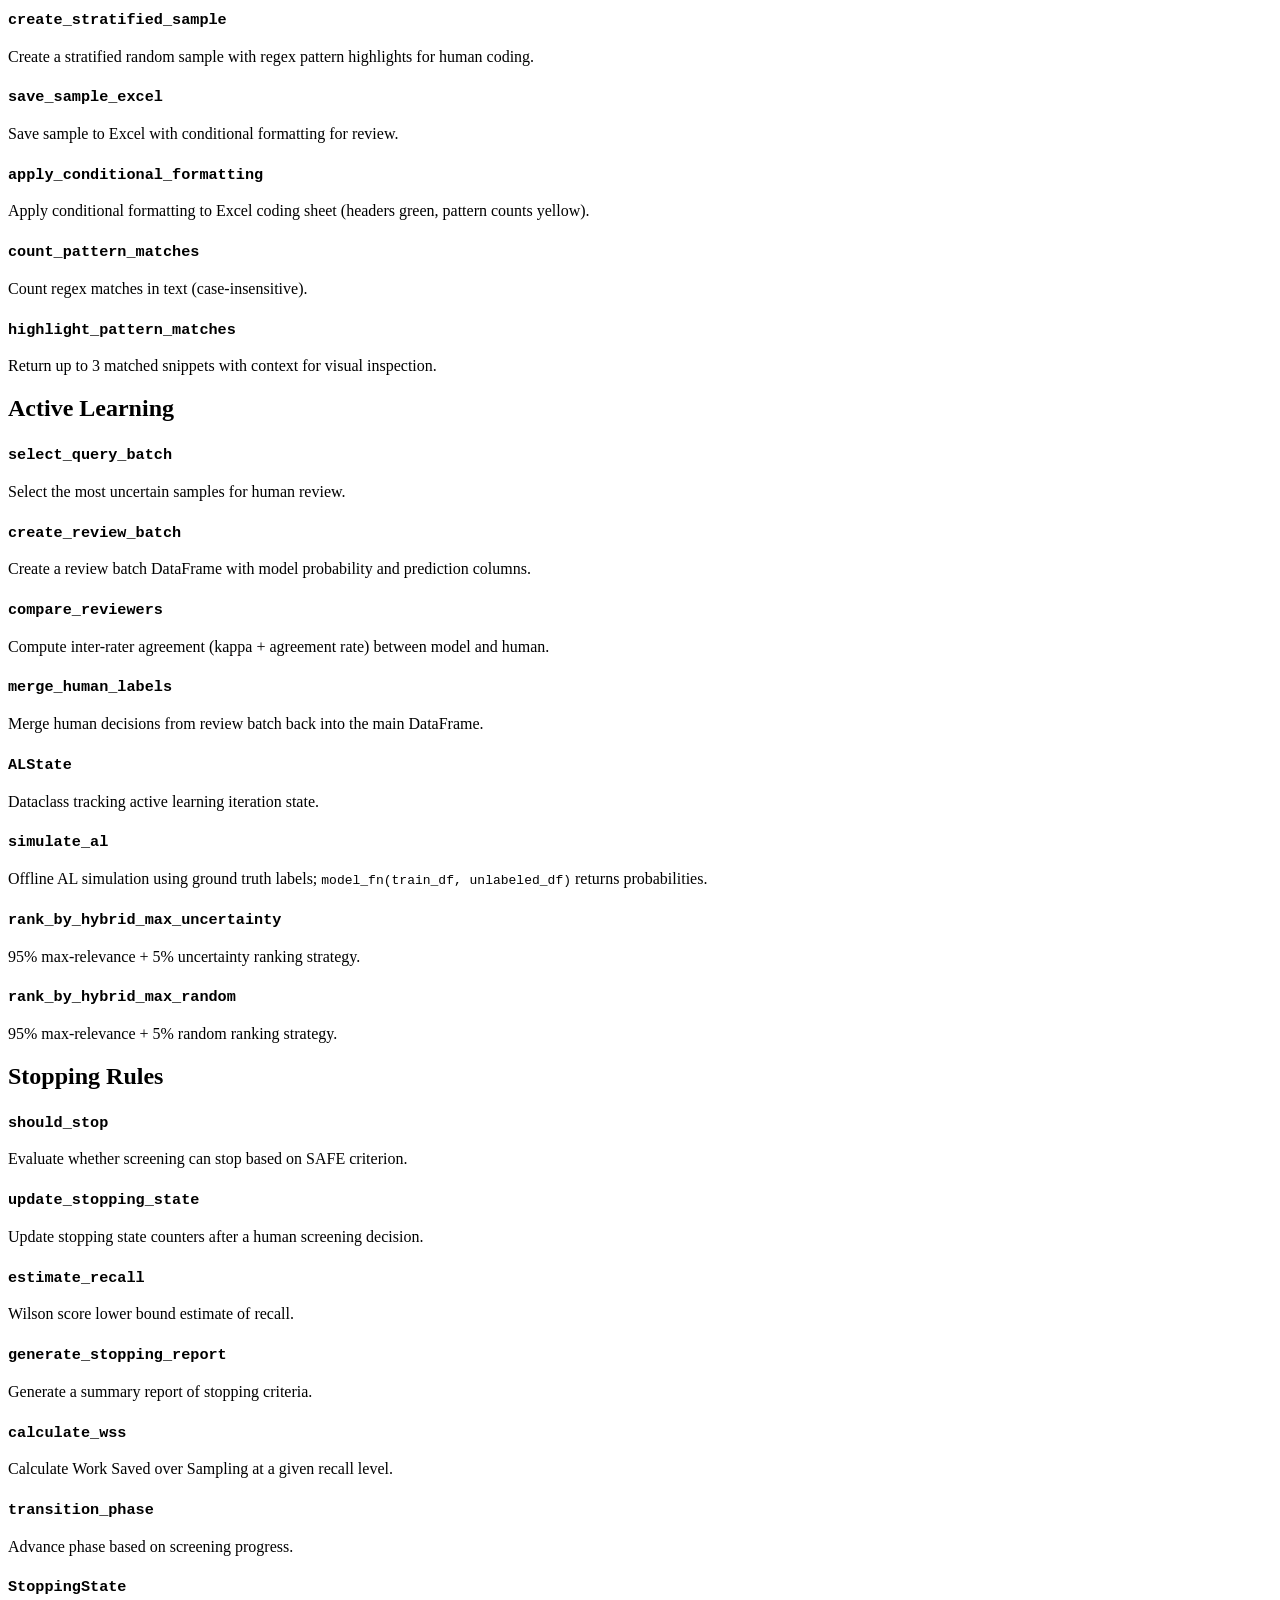
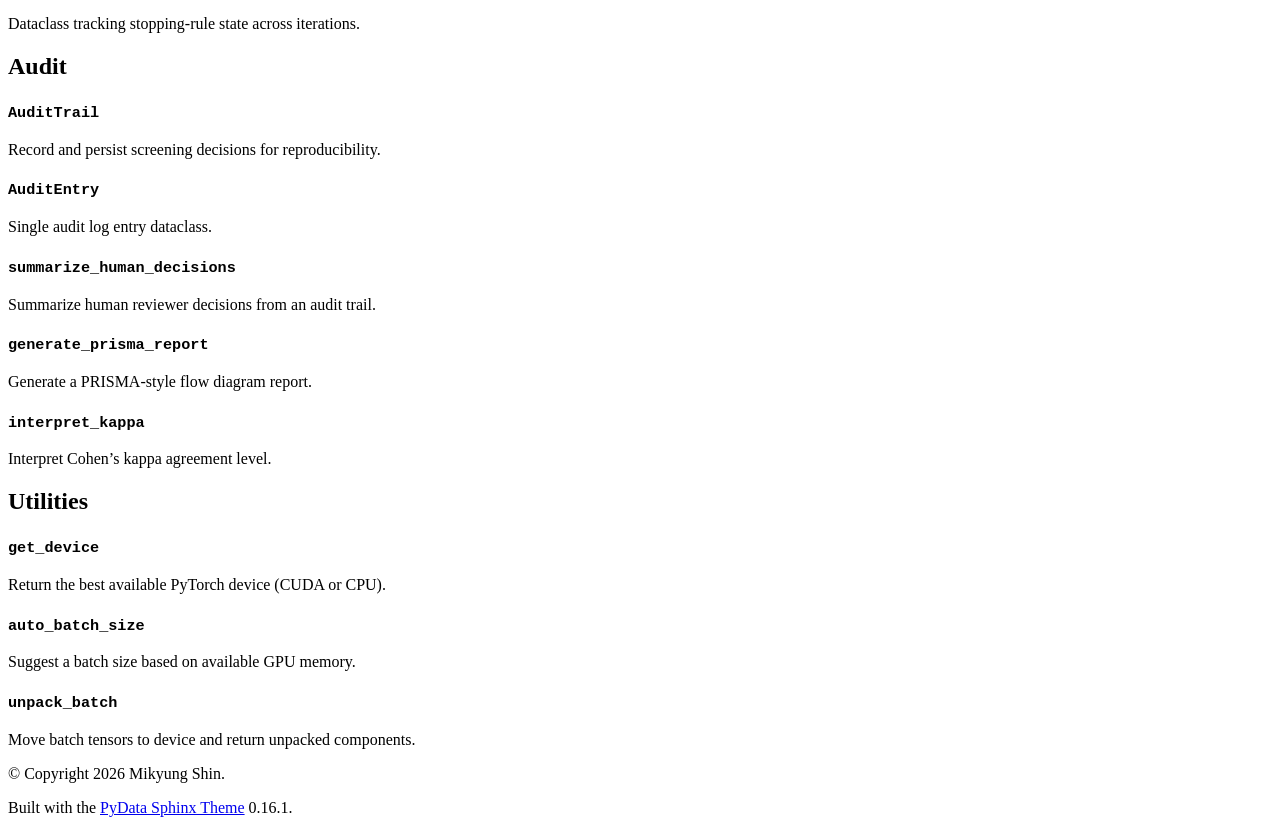
==== commit 1b362cb2: "update" ====
--- a/docs/api.html
+++ b/docs/api.html
@@ -45,7 +45,7 @@
     <script>DOCUMENTATION_OPTIONS.pagename = 'api';</script>
     <link rel="index" title="Index" href="genindex.html" />
     <link rel="search" title="Search" href="search.html" />
-    <link rel="next" title="Support" href="support.html" />
+    <link rel="next" title="Changelog" href="changelog.html" />
     <link rel="prev" title="Screening Workflow" href="vignettes/screening-workflow.html" />
   <meta name="viewport" content="width=device-width, initial-scale=1"/>
   <meta name="docsearch:language" content="en"/>
@@ -153,6 +153,13 @@
 
 
 <li class="nav-item ">
+  <a class="nav-link nav-internal" href="changelog.html">
+    Changelog
+  </a>
+</li>
+
+
+<li class="nav-item ">
   <a class="nav-link nav-internal" href="support.html">
     Support
   </a>
@@ -260,6 +267,13 @@
 <li class="nav-item current active">
   <a class="nav-link nav-internal" href="#">
     API Reference
+  </a>
+</li>
+
+
+<li class="nav-item ">
+  <a class="nav-link nav-internal" href="changelog.html">
+    Changelog
   </a>
 </li>
 
@@ -309,6 +323,12 @@
   </div>
   
     <div class="sidebar-primary-items__start sidebar-primary__section">
+        <div class="sidebar-primary-item">
+<nav class="bd-docs-nav bd-links"
+     aria-label="Section Navigation">
+  <p class="bd-links__title" role="heading" aria-level="1">Section Navigation</p>
+  <div class="bd-toc-item navbar-nav"></div>
+</nav></div>
         <div class="sidebar-primary-item">
 <div
     id="pst-page-navigation-heading-2"
@@ -320,6 +340,7 @@
 <li class="toc-h2 nav-item toc-entry"><a class="reference internal nav-link" href="#configuration">Configuration</a><ul class="nav section-nav flex-column">
 <li class="toc-h3 nav-item toc-entry"><a class="reference internal nav-link" href="#config"><code class="docutils literal notranslate"><span class="pre">Config</span></code></a></li>
 <li class="toc-h3 nav-item toc-entry"><a class="reference internal nav-link" href="#preset-configurations">Preset Configurations</a></li>
+<li class="toc-h3 nav-item toc-entry"><a class="reference internal nav-link" href="#sentence-transformer-models"><code class="docutils literal notranslate"><span class="pre">sentence_transformer_models</span></code></a></li>
 </ul>
 </li>
 <li class="toc-h2 nav-item toc-entry"><a class="reference internal nav-link" href="#data">Data</a><ul class="nav section-nav flex-column">
@@ -329,6 +350,9 @@
 <li class="toc-h3 nav-item toc-entry"><a class="reference internal nav-link" href="#load-data"><code class="docutils literal notranslate"><span class="pre">load_data</span></code></a></li>
 <li class="toc-h3 nav-item toc-entry"><a class="reference internal nav-link" href="#split-data"><code class="docutils literal notranslate"><span class="pre">split_data</span></code></a></li>
 <li class="toc-h3 nav-item toc-entry"><a class="reference internal nav-link" href="#fittedtransforms"><code class="docutils literal notranslate"><span class="pre">FittedTransforms</span></code></a></li>
+<li class="toc-h3 nav-item toc-entry"><a class="reference internal nav-link" href="#customdataset"><code class="docutils literal notranslate"><span class="pre">CustomDataset</span></code></a></li>
+<li class="toc-h3 nav-item toc-entry"><a class="reference internal nav-link" href="#create-dataloader"><code class="docutils literal notranslate"><span class="pre">create_dataloader</span></code></a></li>
+<li class="toc-h3 nav-item toc-entry"><a class="reference internal nav-link" href="#collate-fn"><code class="docutils literal notranslate"><span class="pre">collate_fn</span></code></a></li>
 </ul>
 </li>
 <li class="toc-h2 nav-item toc-entry"><a class="reference internal nav-link" href="#model">Model</a><ul class="nav section-nav flex-column">
@@ -337,7 +361,12 @@
 </li>
 <li class="toc-h2 nav-item toc-entry"><a class="reference internal nav-link" href="#training-evaluation">Training &amp; Evaluation</a><ul class="nav section-nav flex-column">
 <li class="toc-h3 nav-item toc-entry"><a class="reference internal nav-link" href="#train-evaluate-model"><code class="docutils literal notranslate"><span class="pre">train_evaluate_model</span></code></a></li>
+<li class="toc-h3 nav-item toc-entry"><a class="reference internal nav-link" href="#calculate-loss"><code class="docutils literal notranslate"><span class="pre">calculate_loss</span></code></a></li>
+<li class="toc-h3 nav-item toc-entry"><a class="reference internal nav-link" href="#calculate-accuracy"><code class="docutils literal notranslate"><span class="pre">calculate_accuracy</span></code></a></li>
+<li class="toc-h3 nav-item toc-entry"><a class="reference internal nav-link" href="#calculate-pos-weight"><code class="docutils literal notranslate"><span class="pre">calculate_pos_weight</span></code></a></li>
 <li class="toc-h3 nav-item toc-entry"><a class="reference internal nav-link" href="#calculate-evaluation-metrics"><code class="docutils literal notranslate"><span class="pre">calculate_evaluation_metrics</span></code></a></li>
+<li class="toc-h3 nav-item toc-entry"><a class="reference internal nav-link" href="#calculate-wss-at-recall"><code class="docutils literal notranslate"><span class="pre">calculate_wss_at_recall</span></code></a></li>
+<li class="toc-h3 nav-item toc-entry"><a class="reference internal nav-link" href="#calculate-ndcg"><code class="docutils literal notranslate"><span class="pre">calculate_ndcg</span></code></a></li>
 <li class="toc-h3 nav-item toc-entry"><a class="reference internal nav-link" href="#cross-validate"><code class="docutils literal notranslate"><span class="pre">cross_validate</span></code></a></li>
 <li class="toc-h3 nav-item toc-entry"><a class="reference internal nav-link" href="#plot-results"><code class="docutils literal notranslate"><span class="pre">plot_results</span></code></a></li>
 <li class="toc-h3 nav-item toc-entry"><a class="reference internal nav-link" href="#temperaturescaling"><code class="docutils literal notranslate"><span class="pre">TemperatureScaling</span></code></a></li>
@@ -347,13 +376,22 @@
 </li>
 <li class="toc-h2 nav-item toc-entry"><a class="reference internal nav-link" href="#prediction">Prediction</a><ul class="nav section-nav flex-column">
 <li class="toc-h3 nav-item toc-entry"><a class="reference internal nav-link" href="#predict-model"><code class="docutils literal notranslate"><span class="pre">predict_model</span></code></a></li>
+<li class="toc-h3 nav-item toc-entry"><a class="reference internal nav-link" href="#get-predictions-and-labels"><code class="docutils literal notranslate"><span class="pre">get_predictions_and_labels</span></code></a></li>
 <li class="toc-h3 nav-item toc-entry"><a class="reference internal nav-link" href="#flag-uncertain"><code class="docutils literal notranslate"><span class="pre">flag_uncertain</span></code></a></li>
 </ul>
 </li>
 <li class="toc-h2 nav-item toc-entry"><a class="reference internal nav-link" href="#screening">Screening</a><ul class="nav section-nav flex-column">
 <li class="toc-h3 nav-item toc-entry"><a class="reference internal nav-link" href="#regex-screen"><code class="docutils literal notranslate"><span class="pre">regex_screen</span></code></a></li>
+<li class="toc-h3 nav-item toc-entry"><a class="reference internal nav-link" href="#extract-window-evidence"><code class="docutils literal notranslate"><span class="pre">extract_window_evidence</span></code></a></li>
+<li class="toc-h3 nav-item toc-entry"><a class="reference internal nav-link" href="#extract-sentence-evidence"><code class="docutils literal notranslate"><span class="pre">extract_sentence_evidence</span></code></a></li>
+<li class="toc-h3 nav-item toc-entry"><a class="reference internal nav-link" href="#extract-all-evidence"><code class="docutils literal notranslate"><span class="pre">extract_all_evidence</span></code></a></li>
+<li class="toc-h3 nav-item toc-entry"><a class="reference internal nav-link" href="#format-evidence-display"><code class="docutils literal notranslate"><span class="pre">format_evidence_display</span></code></a></li>
+<li class="toc-h3 nav-item toc-entry"><a class="reference internal nav-link" href="#calculate-semantic-scores"><code class="docutils literal notranslate"><span class="pre">calculate_semantic_scores</span></code></a></li>
 <li class="toc-h3 nav-item toc-entry"><a class="reference internal nav-link" href="#create-stratified-sample"><code class="docutils literal notranslate"><span class="pre">create_stratified_sample</span></code></a></li>
 <li class="toc-h3 nav-item toc-entry"><a class="reference internal nav-link" href="#save-sample-excel"><code class="docutils literal notranslate"><span class="pre">save_sample_excel</span></code></a></li>
+<li class="toc-h3 nav-item toc-entry"><a class="reference internal nav-link" href="#apply-conditional-formatting"><code class="docutils literal notranslate"><span class="pre">apply_conditional_formatting</span></code></a></li>
+<li class="toc-h3 nav-item toc-entry"><a class="reference internal nav-link" href="#count-pattern-matches"><code class="docutils literal notranslate"><span class="pre">count_pattern_matches</span></code></a></li>
+<li class="toc-h3 nav-item toc-entry"><a class="reference internal nav-link" href="#highlight-pattern-matches"><code class="docutils literal notranslate"><span class="pre">highlight_pattern_matches</span></code></a></li>
 </ul>
 </li>
 <li class="toc-h2 nav-item toc-entry"><a class="reference internal nav-link" href="#active-learning">Active Learning</a><ul class="nav section-nav flex-column">
@@ -362,6 +400,9 @@
 <li class="toc-h3 nav-item toc-entry"><a class="reference internal nav-link" href="#compare-reviewers"><code class="docutils literal notranslate"><span class="pre">compare_reviewers</span></code></a></li>
 <li class="toc-h3 nav-item toc-entry"><a class="reference internal nav-link" href="#merge-human-labels"><code class="docutils literal notranslate"><span class="pre">merge_human_labels</span></code></a></li>
 <li class="toc-h3 nav-item toc-entry"><a class="reference internal nav-link" href="#alstate"><code class="docutils literal notranslate"><span class="pre">ALState</span></code></a></li>
+<li class="toc-h3 nav-item toc-entry"><a class="reference internal nav-link" href="#simulate-al"><code class="docutils literal notranslate"><span class="pre">simulate_al</span></code></a></li>
+<li class="toc-h3 nav-item toc-entry"><a class="reference internal nav-link" href="#rank-by-hybrid-max-uncertainty"><code class="docutils literal notranslate"><span class="pre">rank_by_hybrid_max_uncertainty</span></code></a></li>
+<li class="toc-h3 nav-item toc-entry"><a class="reference internal nav-link" href="#rank-by-hybrid-max-random"><code class="docutils literal notranslate"><span class="pre">rank_by_hybrid_max_random</span></code></a></li>
 </ul>
 </li>
 <li class="toc-h2 nav-item toc-entry"><a class="reference internal nav-link" href="#stopping-rules">Stopping Rules</a><ul class="nav section-nav flex-column">
@@ -370,6 +411,7 @@
 <li class="toc-h3 nav-item toc-entry"><a class="reference internal nav-link" href="#estimate-recall"><code class="docutils literal notranslate"><span class="pre">estimate_recall</span></code></a></li>
 <li class="toc-h3 nav-item toc-entry"><a class="reference internal nav-link" href="#generate-stopping-report"><code class="docutils literal notranslate"><span class="pre">generate_stopping_report</span></code></a></li>
 <li class="toc-h3 nav-item toc-entry"><a class="reference internal nav-link" href="#calculate-wss"><code class="docutils literal notranslate"><span class="pre">calculate_wss</span></code></a></li>
+<li class="toc-h3 nav-item toc-entry"><a class="reference internal nav-link" href="#transition-phase"><code class="docutils literal notranslate"><span class="pre">transition_phase</span></code></a></li>
 <li class="toc-h3 nav-item toc-entry"><a class="reference internal nav-link" href="#stoppingstate"><code class="docutils literal notranslate"><span class="pre">StoppingState</span></code></a></li>
 </ul>
 </li>
@@ -384,6 +426,7 @@
 <li class="toc-h2 nav-item toc-entry"><a class="reference internal nav-link" href="#utilities">Utilities</a><ul class="nav section-nav flex-column">
 <li class="toc-h3 nav-item toc-entry"><a class="reference internal nav-link" href="#get-device"><code class="docutils literal notranslate"><span class="pre">get_device</span></code></a></li>
 <li class="toc-h3 nav-item toc-entry"><a class="reference internal nav-link" href="#auto-batch-size"><code class="docutils literal notranslate"><span class="pre">auto_batch_size</span></code></a></li>
+<li class="toc-h3 nav-item toc-entry"><a class="reference internal nav-link" href="#unpack-batch"><code class="docutils literal notranslate"><span class="pre">unpack_batch</span></code></a></li>
 </ul>
 </li>
 </ul>
@@ -457,13 +500,157 @@
 </tr>
 </thead>
 <tbody>
+<tr class="row-even"><td><p><strong>Training</strong></p></td>
+<td><p></p></td>
+<td><p></p></td>
+</tr>
+<tr class="row-odd"><td><p><code class="docutils literal notranslate"><span class="pre">random_seed</span></code></p></td>
+<td><p><code class="docutils literal notranslate"><span class="pre">42</span></code></p></td>
+<td><p>Random seed for reproducibility</p></td>
+</tr>
+<tr class="row-even"><td><p><code class="docutils literal notranslate"><span class="pre">batch_size</span></code></p></td>
+<td><p><code class="docutils literal notranslate"><span class="pre">16</span></code></p></td>
+<td><p>Training batch size</p></td>
+</tr>
+<tr class="row-odd"><td><p><code class="docutils literal notranslate"><span class="pre">eval_batch_size</span></code></p></td>
+<td><p><code class="docutils literal notranslate"><span class="pre">32</span></code></p></td>
+<td><p>Evaluation/inference batch size</p></td>
+</tr>
+<tr class="row-even"><td><p><code class="docutils literal notranslate"><span class="pre">epochs</span></code></p></td>
+<td><p><code class="docutils literal notranslate"><span class="pre">10</span></code></p></td>
+<td><p>Maximum training epochs</p></td>
+</tr>
+<tr class="row-odd"><td><p><code class="docutils literal notranslate"><span class="pre">learning_rate</span></code></p></td>
+<td><p><code class="docutils literal notranslate"><span class="pre">2e-5</span></code></p></td>
+<td><p>AdamW learning rate</p></td>
+</tr>
+<tr class="row-even"><td><p><code class="docutils literal notranslate"><span class="pre">early_stopping_patience</span></code></p></td>
+<td><p><code class="docutils literal notranslate"><span class="pre">3</span></code></p></td>
+<td><p>Epochs without val loss improvement before stopping</p></td>
+</tr>
+<tr class="row-odd"><td><p><strong>Architecture</strong></p></td>
+<td><p></p></td>
+<td><p></p></td>
+</tr>
+<tr class="row-even"><td><p><code class="docutils literal notranslate"><span class="pre">dropout_rate</span></code></p></td>
+<td><p><code class="docutils literal notranslate"><span class="pre">0.2</span></code></p></td>
+<td><p>Dropout probability in MLP layers</p></td>
+</tr>
+<tr class="row-odd"><td><p><code class="docutils literal notranslate"><span class="pre">mlp_hidden_size</span></code></p></td>
+<td><p><code class="docutils literal notranslate"><span class="pre">64</span></code></p></td>
+<td><p>Hidden layer width</p></td>
+</tr>
+<tr class="row-even"><td><p><code class="docutils literal notranslate"><span class="pre">n_hidden_layers</span></code></p></td>
+<td><p><code class="docutils literal notranslate"><span class="pre">1</span></code></p></td>
+<td><p>Number of hidden layers in MLP</p></td>
+</tr>
+<tr class="row-odd"><td><p><code class="docutils literal notranslate"><span class="pre">max_length</span></code></p></td>
+<td><p><code class="docutils literal notranslate"><span class="pre">512</span></code></p></td>
+<td><p>Max token length for tokenizer</p></td>
+</tr>
+<tr class="row-even"><td><p><strong>Optimization</strong></p></td>
+<td><p></p></td>
+<td><p></p></td>
+</tr>
+<tr class="row-odd"><td><p><code class="docutils literal notranslate"><span class="pre">gradient_clip_norm</span></code></p></td>
+<td><p><code class="docutils literal notranslate"><span class="pre">1.0</span></code></p></td>
+<td><p>Max gradient norm for clipping</p></td>
+</tr>
+<tr class="row-even"><td><p><code class="docutils literal notranslate"><span class="pre">warmup_steps</span></code></p></td>
+<td><p><code class="docutils literal notranslate"><span class="pre">0</span></code></p></td>
+<td><p>Linear warmup steps</p></td>
+</tr>
+<tr class="row-odd"><td><p><strong>Embedding</strong></p></td>
+<td><p></p></td>
+<td><p></p></td>
+</tr>
+<tr class="row-even"><td><p><code class="docutils literal notranslate"><span class="pre">embedding_model</span></code></p></td>
+<td><p><code class="docutils literal notranslate"><span class="pre">'bert'</span></code></p></td>
+<td><p>Encoder type (<code class="docutils literal notranslate"><span class="pre">bert</span></code>, <code class="docutils literal notranslate"><span class="pre">scibert</span></code>, <code class="docutils literal notranslate"><span class="pre">pubmedbert</span></code>, <code class="docutils literal notranslate"><span class="pre">modernbert</span></code>, <code class="docutils literal notranslate"><span class="pre">sentence-transformer</span></code>, <code class="docutils literal notranslate"><span class="pre">bge-small</span></code>)</p></td>
+</tr>
+<tr class="row-odd"><td><p><code class="docutils literal notranslate"><span class="pre">model_name</span></code></p></td>
+<td><p><code class="docutils literal notranslate"><span class="pre">None</span></code></p></td>
+<td><p>HuggingFace model ID (auto-resolved from <code class="docutils literal notranslate"><span class="pre">embedding_model</span></code> if <code class="docutils literal notranslate"><span class="pre">None</span></code>)</p></td>
+</tr>
+<tr class="row-even"><td><p><code class="docutils literal notranslate"><span class="pre">pooling_strategy</span></code></p></td>
+<td><p><code class="docutils literal notranslate"><span class="pre">'auto'</span></code></p></td>
+<td><p><code class="docutils literal notranslate"><span class="pre">'auto'</span></code>, <code class="docutils literal notranslate"><span class="pre">'pooler'</span></code>, or <code class="docutils literal notranslate"><span class="pre">'mean'</span></code></p></td>
+</tr>
+<tr class="row-odd"><td><p><strong>Uncertainty</strong></p></td>
+<td><p></p></td>
+<td><p></p></td>
+</tr>
+<tr class="row-even"><td><p><code class="docutils literal notranslate"><span class="pre">uncertainty_low</span></code></p></td>
+<td><p><code class="docutils literal notranslate"><span class="pre">0.3</span></code></p></td>
+<td><p>Below this probability, flag as uncertain</p></td>
+</tr>
+<tr class="row-odd"><td><p><code class="docutils literal notranslate"><span class="pre">uncertainty_high</span></code></p></td>
+<td><p><code class="docutils literal notranslate"><span class="pre">0.7</span></code></p></td>
+<td><p>Above this probability, flag as uncertain</p></td>
+</tr>
+<tr class="row-even"><td><p><strong>Cross-validation</strong></p></td>
+<td><p></p></td>
+<td><p></p></td>
+</tr>
+<tr class="row-odd"><td><p><code class="docutils literal notranslate"><span class="pre">n_folds</span></code></p></td>
+<td><p><code class="docutils literal notranslate"><span class="pre">5</span></code></p></td>
+<td><p>Number of stratified CV folds</p></td>
+</tr>
+<tr class="row-even"><td><p><code class="docutils literal notranslate"><span class="pre">calibration_method</span></code></p></td>
+<td><p><code class="docutils literal notranslate"><span class="pre">'temperature'</span></code></p></td>
+<td><p>Post-hoc calibration method</p></td>
+</tr>
+<tr class="row-odd"><td><p><strong>Active learning</strong></p></td>
+<td><p></p></td>
+<td><p></p></td>
+</tr>
+<tr class="row-even"><td><p><code class="docutils literal notranslate"><span class="pre">al_query_strategy</span></code></p></td>
+<td><p><code class="docutils literal notranslate"><span class="pre">'uncertainty'</span></code></p></td>
+<td><p>Query strategy (<code class="docutils literal notranslate"><span class="pre">uncertainty</span></code>, <code class="docutils literal notranslate"><span class="pre">random</span></code>, <code class="docutils literal notranslate"><span class="pre">max_relevance</span></code>, <code class="docutils literal notranslate"><span class="pre">hybrid_max_uncertainty</span></code>, <code class="docutils literal notranslate"><span class="pre">hybrid_max_random</span></code>)</p></td>
+</tr>
+<tr class="row-odd"><td><p><code class="docutils literal notranslate"><span class="pre">al_batch_size</span></code></p></td>
+<td><p><code class="docutils literal notranslate"><span class="pre">20</span></code></p></td>
+<td><p>Records per AL iteration</p></td>
+</tr>
+<tr class="row-even"><td><p><code class="docutils literal notranslate"><span class="pre">al_initial_sample_pct</span></code></p></td>
+<td><p><code class="docutils literal notranslate"><span class="pre">0.1</span></code></p></td>
+<td><p>Initial random sample fraction</p></td>
+</tr>
+<tr class="row-odd"><td><p><strong>Categorical encoding</strong></p></td>
+<td><p></p></td>
+<td><p></p></td>
+</tr>
 <tr class="row-even"><td><p><code class="docutils literal notranslate"><span class="pre">rare_threshold</span></code></p></td>
 <td><p><code class="docutils literal notranslate"><span class="pre">5</span></code></p></td>
 <td><p>Minimum count for a categorical value to get its own embedding</p></td>
 </tr>
-<tr class="row-odd"><td><p><code class="docutils literal notranslate"><span class="pre">pos_weight</span></code></p></td>
+<tr class="row-odd"><td><p><strong>Class weighting</strong></p></td>
+<td><p></p></td>
+<td><p></p></td>
+</tr>
+<tr class="row-even"><td><p><code class="docutils literal notranslate"><span class="pre">pos_weight</span></code></p></td>
 <td><p><code class="docutils literal notranslate"><span class="pre">'auto'</span></code></p></td>
 <td><p><code class="docutils literal notranslate"><span class="pre">'auto'</span></code> computes from training labels, <code class="docutils literal notranslate"><span class="pre">None</span></code> disables</p></td>
+</tr>
+<tr class="row-odd"><td><p><strong>SAFE stopping</strong></p></td>
+<td><p></p></td>
+<td><p></p></td>
+</tr>
+<tr class="row-even"><td><p><code class="docutils literal notranslate"><span class="pre">safe_consecutive_irrelevant</span></code></p></td>
+<td><p><code class="docutils literal notranslate"><span class="pre">50</span></code></p></td>
+<td><p>Consecutive irrelevant records before stopping</p></td>
+</tr>
+<tr class="row-odd"><td><p><code class="docutils literal notranslate"><span class="pre">safe_min_screened_pct</span></code></p></td>
+<td><p><code class="docutils literal notranslate"><span class="pre">0.5</span></code></p></td>
+<td><p>Minimum fraction screened before stopping allowed</p></td>
+</tr>
+<tr class="row-even"><td><p><code class="docutils literal notranslate"><span class="pre">safe_random_sample_pct</span></code></p></td>
+<td><p><code class="docutils literal notranslate"><span class="pre">0.1</span></code></p></td>
+<td><p>Random sample fraction for recall estimation</p></td>
+</tr>
+<tr class="row-odd"><td><p><code class="docutils literal notranslate"><span class="pre">safe_switch_model</span></code></p></td>
+<td><p><code class="docutils literal notranslate"><span class="pre">False</span></code></p></td>
+<td><p>Switch model during screening phases</p></td>
 </tr>
 </tbody>
 </table>
@@ -496,6 +683,10 @@
 </tbody>
 </table>
 </div>
+</section>
+<section id="sentence-transformer-models">
+<h3><code class="docutils literal notranslate"><span class="pre">sentence_transformer_models</span></code><a class="headerlink" href="#sentence-transformer-models" title="Link to this heading">#</a></h3>
+<p>Set of models that use the SentenceTransformer encoder (frozen, no fine-tuning).</p>
 </section>
 </section>
 <section id="data">
@@ -577,6 +768,18 @@
 <section id="fittedtransforms">
 <h3><code class="docutils literal notranslate"><span class="pre">FittedTransforms</span></code><a class="headerlink" href="#fittedtransforms" title="Link to this heading">#</a></h3>
 <p>Stores fitted parameters from training data for reuse on val/test sets. Serialize with <code class="docutils literal notranslate"><span class="pre">to_dict()</span></code> and restore with <code class="docutils literal notranslate"><span class="pre">FittedTransforms.from_dict(d)</span></code>.</p>
+</section>
+<section id="customdataset">
+<h3><code class="docutils literal notranslate"><span class="pre">CustomDataset</span></code><a class="headerlink" href="#customdataset" title="Link to this heading">#</a></h3>
+<p>Dataset holding tokenized text, categorical/numeric features, and labels.</p>
+</section>
+<section id="create-dataloader">
+<h3><code class="docutils literal notranslate"><span class="pre">create_dataloader</span></code><a class="headerlink" href="#create-dataloader" title="Link to this heading">#</a></h3>
+<p>Create DataLoader with custom collate function.</p>
+</section>
+<section id="collate-fn">
+<h3><code class="docutils literal notranslate"><span class="pre">collate_fn</span></code><a class="headerlink" href="#collate-fn" title="Link to this heading">#</a></h3>
+<p>Custom collate to handle text lists in batches.</p>
 </section>
 </section>
 <section id="model">
@@ -608,9 +811,29 @@
 <h3><code class="docutils literal notranslate"><span class="pre">train_evaluate_model</span></code><a class="headerlink" href="#train-evaluate-model" title="Link to this heading">#</a></h3>
 <p>Full training loop with validation, early stopping, and test evaluation. Returns <code class="docutils literal notranslate"><span class="pre">(train_losses,</span> <span class="pre">val_losses,</span> <span class="pre">train_accs,</span> <span class="pre">val_accs,</span> <span class="pre">test_acc,</span> <span class="pre">best_val_loss,</span> <span class="pre">best_model_state,</span> <span class="pre">best_epoch)</span></code>.</p>
 </section>
+<section id="calculate-loss">
+<h3><code class="docutils literal notranslate"><span class="pre">calculate_loss</span></code><a class="headerlink" href="#calculate-loss" title="Link to this heading">#</a></h3>
+<p>Average loss across all batches.</p>
+</section>
+<section id="calculate-accuracy">
+<h3><code class="docutils literal notranslate"><span class="pre">calculate_accuracy</span></code><a class="headerlink" href="#calculate-accuracy" title="Link to this heading">#</a></h3>
+<p>Accuracy (%) across all batches; multi-label returns average per-label accuracy.</p>
+</section>
+<section id="calculate-pos-weight">
+<h3><code class="docutils literal notranslate"><span class="pre">calculate_pos_weight</span></code><a class="headerlink" href="#calculate-pos-weight" title="Link to this heading">#</a></h3>
+<p>Compute pos_weight from label distribution (neg_count / pos_count per label).</p>
+</section>
 <section id="calculate-evaluation-metrics">
 <h3><code class="docutils literal notranslate"><span class="pre">calculate_evaluation_metrics</span></code><a class="headerlink" href="#calculate-evaluation-metrics" title="Link to this heading">#</a></h3>
 <p>Compute classification report, confusion matrix, and ROC-AUC. Single label: returns accuracy, precision, recall, specificity, f1_score, roc_auc. Multi-label: returns <code class="docutils literal notranslate"><span class="pre">per_label</span></code> metrics, <code class="docutils literal notranslate"><span class="pre">macro_f1</span></code>, <code class="docutils literal notranslate"><span class="pre">hamming_loss</span></code>.</p>
+</section>
+<section id="calculate-wss-at-recall">
+<h3><code class="docutils literal notranslate"><span class="pre">calculate_wss_at_recall</span></code><a class="headerlink" href="#calculate-wss-at-recall" title="Link to this heading">#</a></h3>
+<p>WSS&#64;recall (Cohen et al., 2006): fraction of screening effort saved at target recall.</p>
+</section>
+<section id="calculate-ndcg">
+<h3><code class="docutils literal notranslate"><span class="pre">calculate_ndcg</span></code><a class="headerlink" href="#calculate-ndcg" title="Link to this heading">#</a></h3>
+<p>NDCG via sklearn.metrics.ndcg_score (Järvelin &amp; Kekäläinen, 2002).</p>
 </section>
 <section id="cross-validate">
 <h3><code class="docutils literal notranslate"><span class="pre">cross_validate</span></code><a class="headerlink" href="#cross-validate" title="Link to this heading">#</a></h3>
@@ -638,6 +861,10 @@
 <section id="predict-model">
 <h3><code class="docutils literal notranslate"><span class="pre">predict_model</span></code><a class="headerlink" href="#predict-model" title="Link to this heading">#</a></h3>
 <p>Run inference and return predictions and probabilities. Single label: flat lists. Multi-label: list of lists.</p>
+</section>
+<section id="get-predictions-and-labels">
+<h3><code class="docutils literal notranslate"><span class="pre">get_predictions_and_labels</span></code><a class="headerlink" href="#get-predictions-and-labels" title="Link to this heading">#</a></h3>
+<p>Get predictions, probabilities, and true labels from a labeled dataloader.</p>
 </section>
 <section id="flag-uncertain">
 <h3><code class="docutils literal notranslate"><span class="pre">flag_uncertain</span></code><a class="headerlink" href="#flag-uncertain" title="Link to this heading">#</a></h3>
@@ -655,6 +882,26 @@
 </pre></div>
 </div>
 </section>
+<section id="extract-window-evidence">
+<h3><code class="docutils literal notranslate"><span class="pre">extract_window_evidence</span></code><a class="headerlink" href="#extract-window-evidence" title="Link to this heading">#</a></h3>
+<p>Extract word windows around regex matches.</p>
+</section>
+<section id="extract-sentence-evidence">
+<h3><code class="docutils literal notranslate"><span class="pre">extract_sentence_evidence</span></code><a class="headerlink" href="#extract-sentence-evidence" title="Link to this heading">#</a></h3>
+<p>Extract complete sentences containing regex matches.</p>
+</section>
+<section id="extract-all-evidence">
+<h3><code class="docutils literal notranslate"><span class="pre">extract_all_evidence</span></code><a class="headerlink" href="#extract-all-evidence" title="Link to this heading">#</a></h3>
+<p>Extract evidence from specified fields in a DataFrame row.</p>
+</section>
+<section id="format-evidence-display">
+<h3><code class="docutils literal notranslate"><span class="pre">format_evidence_display</span></code><a class="headerlink" href="#format-evidence-display" title="Link to this heading">#</a></h3>
+<p>Format evidence list as ‘field: text; field: text; …’.</p>
+</section>
+<section id="calculate-semantic-scores">
+<h3><code class="docutils literal notranslate"><span class="pre">calculate_semantic_scores</span></code><a class="headerlink" href="#calculate-semantic-scores" title="Link to this heading">#</a></h3>
+<p>Calculate cosine similarity between evidence texts and criterion description.</p>
+</section>
 <section id="create-stratified-sample">
 <h3><code class="docutils literal notranslate"><span class="pre">create_stratified_sample</span></code><a class="headerlink" href="#create-stratified-sample" title="Link to this heading">#</a></h3>
 <p>Create a stratified random sample with regex pattern highlights for human coding.</p>
@@ -662,6 +909,18 @@
 <section id="save-sample-excel">
 <h3><code class="docutils literal notranslate"><span class="pre">save_sample_excel</span></code><a class="headerlink" href="#save-sample-excel" title="Link to this heading">#</a></h3>
 <p>Save sample to Excel with conditional formatting for review.</p>
+</section>
+<section id="apply-conditional-formatting">
+<h3><code class="docutils literal notranslate"><span class="pre">apply_conditional_formatting</span></code><a class="headerlink" href="#apply-conditional-formatting" title="Link to this heading">#</a></h3>
+<p>Apply conditional formatting to Excel coding sheet (headers green, pattern counts yellow).</p>
+</section>
+<section id="count-pattern-matches">
+<h3><code class="docutils literal notranslate"><span class="pre">count_pattern_matches</span></code><a class="headerlink" href="#count-pattern-matches" title="Link to this heading">#</a></h3>
+<p>Count regex matches in text (case-insensitive).</p>
+</section>
+<section id="highlight-pattern-matches">
+<h3><code class="docutils literal notranslate"><span class="pre">highlight_pattern_matches</span></code><a class="headerlink" href="#highlight-pattern-matches" title="Link to this heading">#</a></h3>
+<p>Return up to 3 matched snippets with context for visual inspection.</p>
 </section>
 </section>
 <section id="active-learning">
@@ -686,6 +945,18 @@
 <h3><code class="docutils literal notranslate"><span class="pre">ALState</span></code><a class="headerlink" href="#alstate" title="Link to this heading">#</a></h3>
 <p>Dataclass tracking active learning iteration state.</p>
 </section>
+<section id="simulate-al">
+<h3><code class="docutils literal notranslate"><span class="pre">simulate_al</span></code><a class="headerlink" href="#simulate-al" title="Link to this heading">#</a></h3>
+<p>Offline AL simulation using ground truth labels; <code class="docutils literal notranslate"><span class="pre">model_fn(train_df,</span> <span class="pre">unlabeled_df)</span></code> returns probabilities.</p>
+</section>
+<section id="rank-by-hybrid-max-uncertainty">
+<h3><code class="docutils literal notranslate"><span class="pre">rank_by_hybrid_max_uncertainty</span></code><a class="headerlink" href="#rank-by-hybrid-max-uncertainty" title="Link to this heading">#</a></h3>
+<p>95% max-relevance + 5% uncertainty ranking strategy.</p>
+</section>
+<section id="rank-by-hybrid-max-random">
+<h3><code class="docutils literal notranslate"><span class="pre">rank_by_hybrid_max_random</span></code><a class="headerlink" href="#rank-by-hybrid-max-random" title="Link to this heading">#</a></h3>
+<p>95% max-relevance + 5% random ranking strategy.</p>
+</section>
 </section>
 <section id="stopping-rules">
 <h2>Stopping Rules<a class="headerlink" href="#stopping-rules" title="Link to this heading">#</a></h2>
@@ -709,6 +980,10 @@
 <h3><code class="docutils literal notranslate"><span class="pre">calculate_wss</span></code><a class="headerlink" href="#calculate-wss" title="Link to this heading">#</a></h3>
 <p>Calculate Work Saved over Sampling at a given recall level.</p>
 </section>
+<section id="transition-phase">
+<h3><code class="docutils literal notranslate"><span class="pre">transition_phase</span></code><a class="headerlink" href="#transition-phase" title="Link to this heading">#</a></h3>
+<p>Advance phase based on screening progress.</p>
+</section>
 <section id="stoppingstate">
 <h3><code class="docutils literal notranslate"><span class="pre">StoppingState</span></code><a class="headerlink" href="#stoppingstate" title="Link to this heading">#</a></h3>
 <p>Dataclass tracking stopping-rule state across iterations.</p>
@@ -746,6 +1021,10 @@
 <section id="auto-batch-size">
 <h3><code class="docutils literal notranslate"><span class="pre">auto_batch_size</span></code><a class="headerlink" href="#auto-batch-size" title="Link to this heading">#</a></h3>
 <p>Suggest a batch size based on available GPU memory.</p>
+</section>
+<section id="unpack-batch">
+<h3><code class="docutils literal notranslate"><span class="pre">unpack_batch</span></code><a class="headerlink" href="#unpack-batch" title="Link to this heading">#</a></h3>
+<p>Move batch tensors to device and return unpacked components.</p>
 </section>
 </section>
 </section>
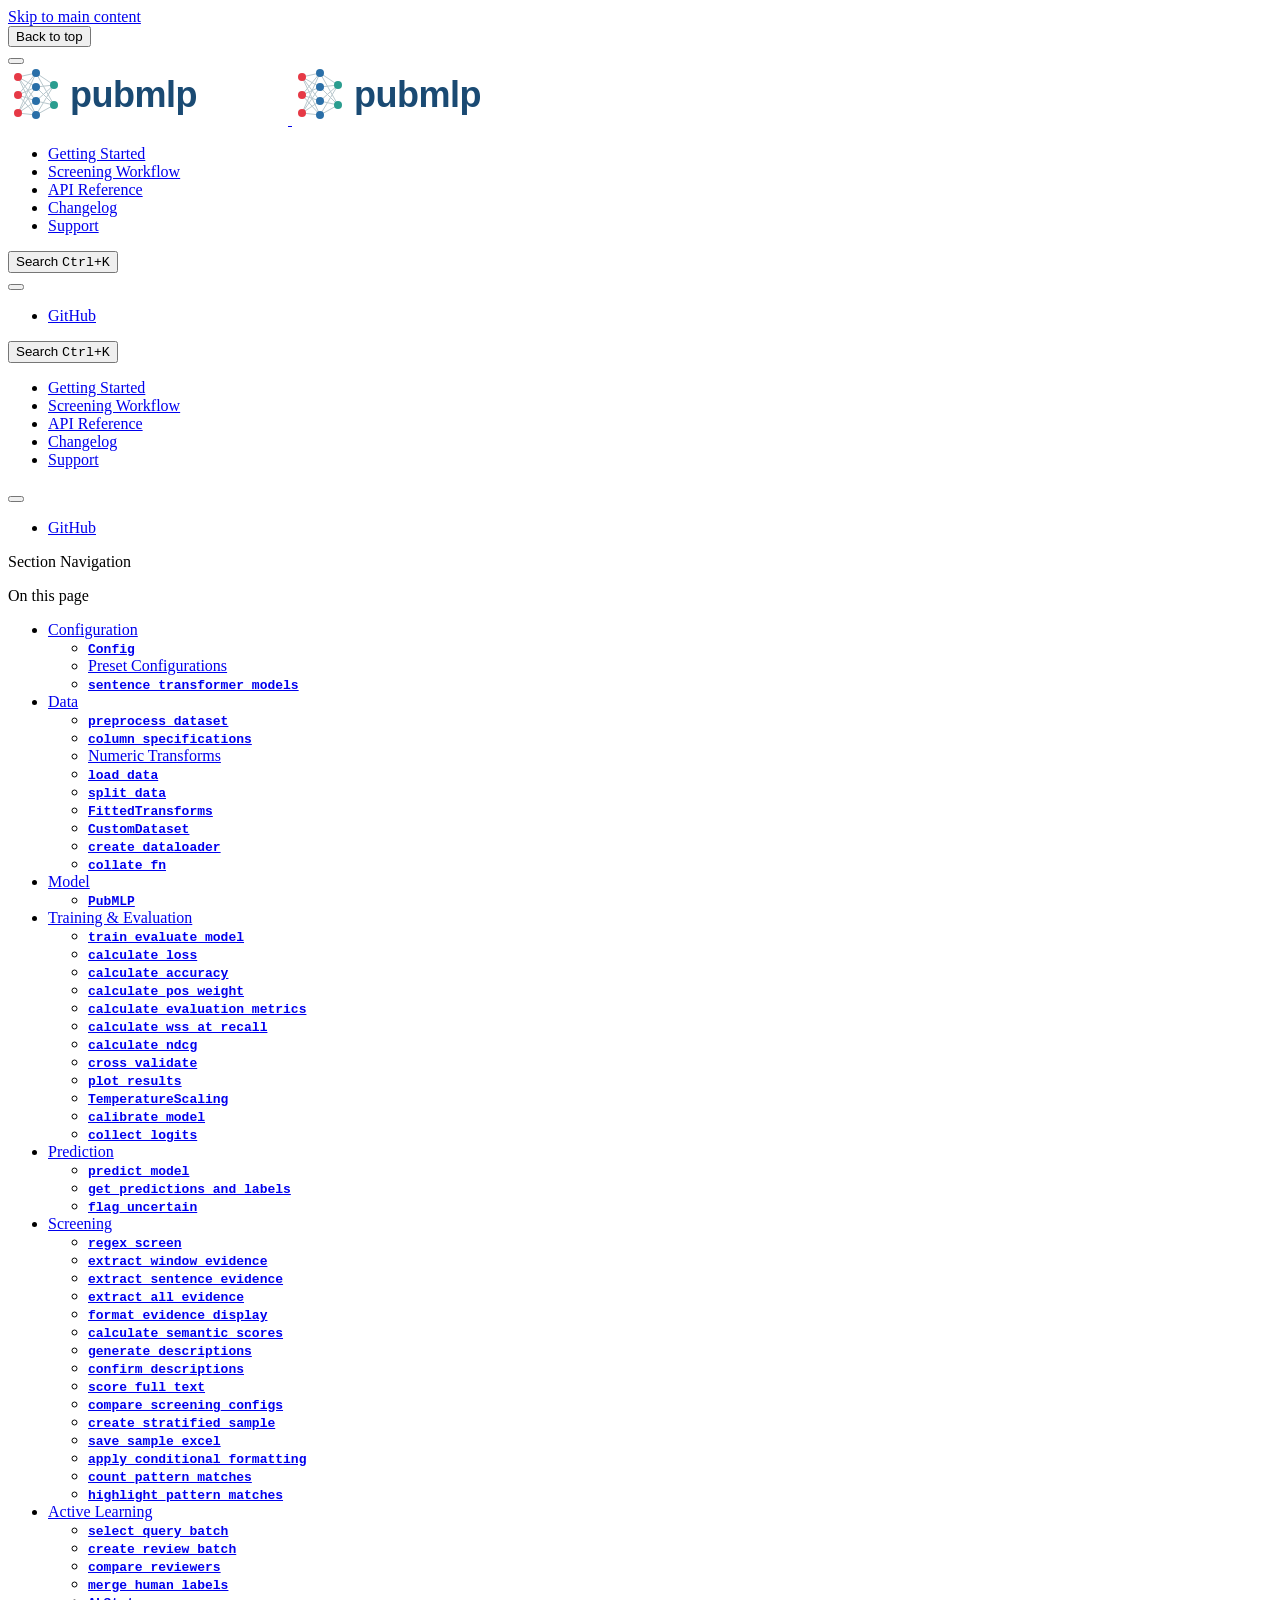
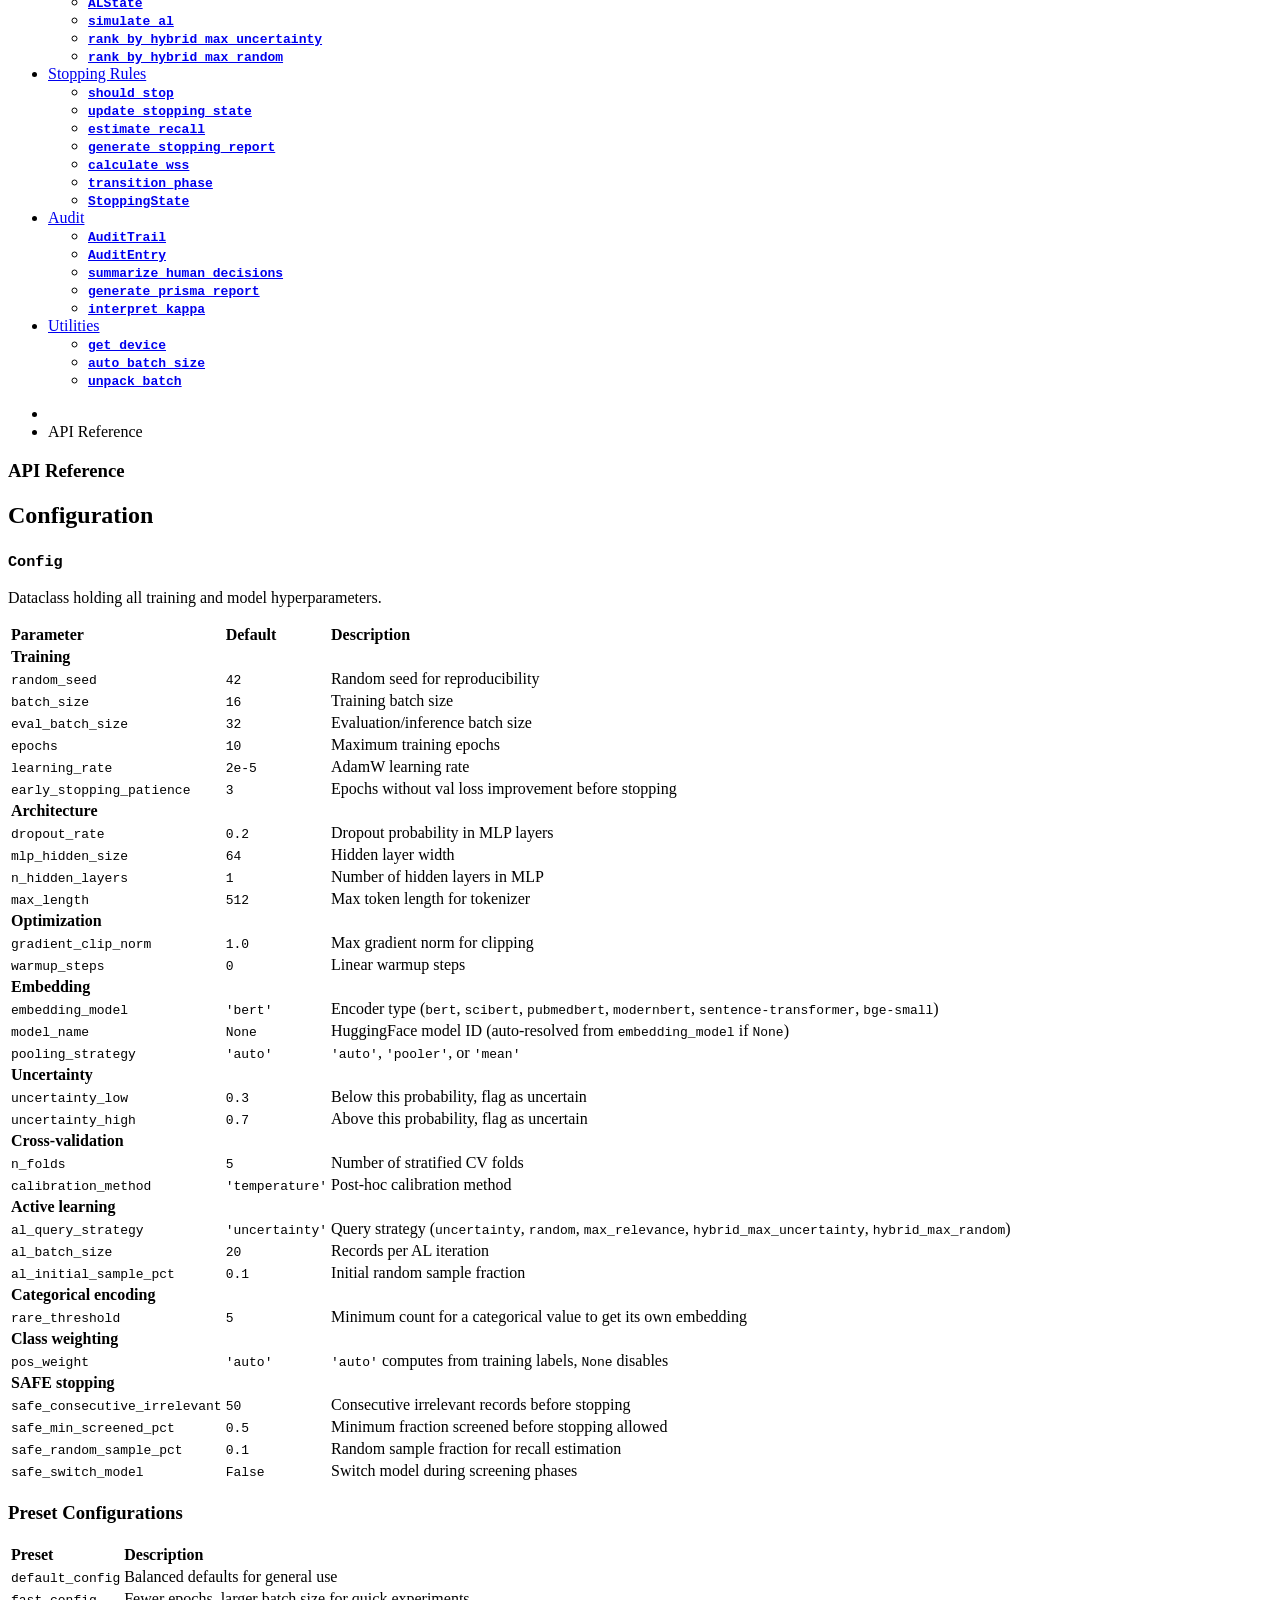
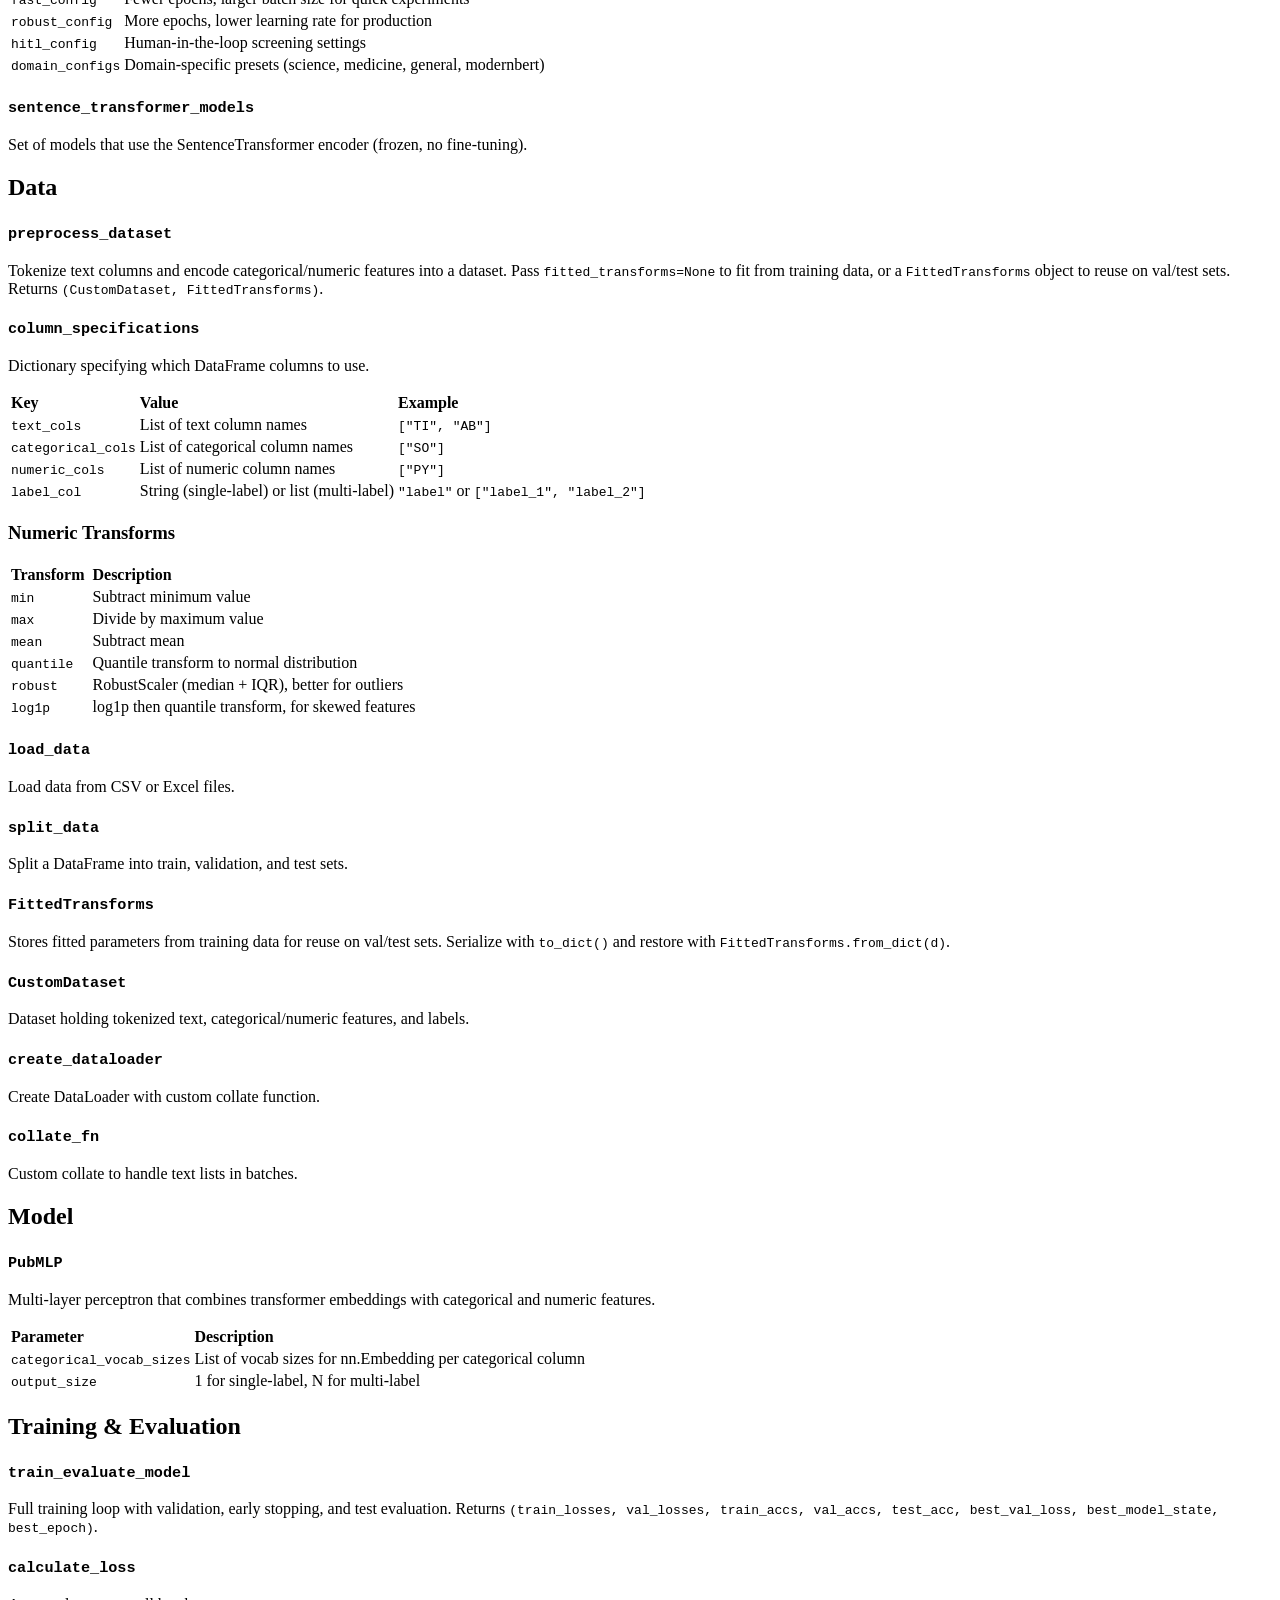
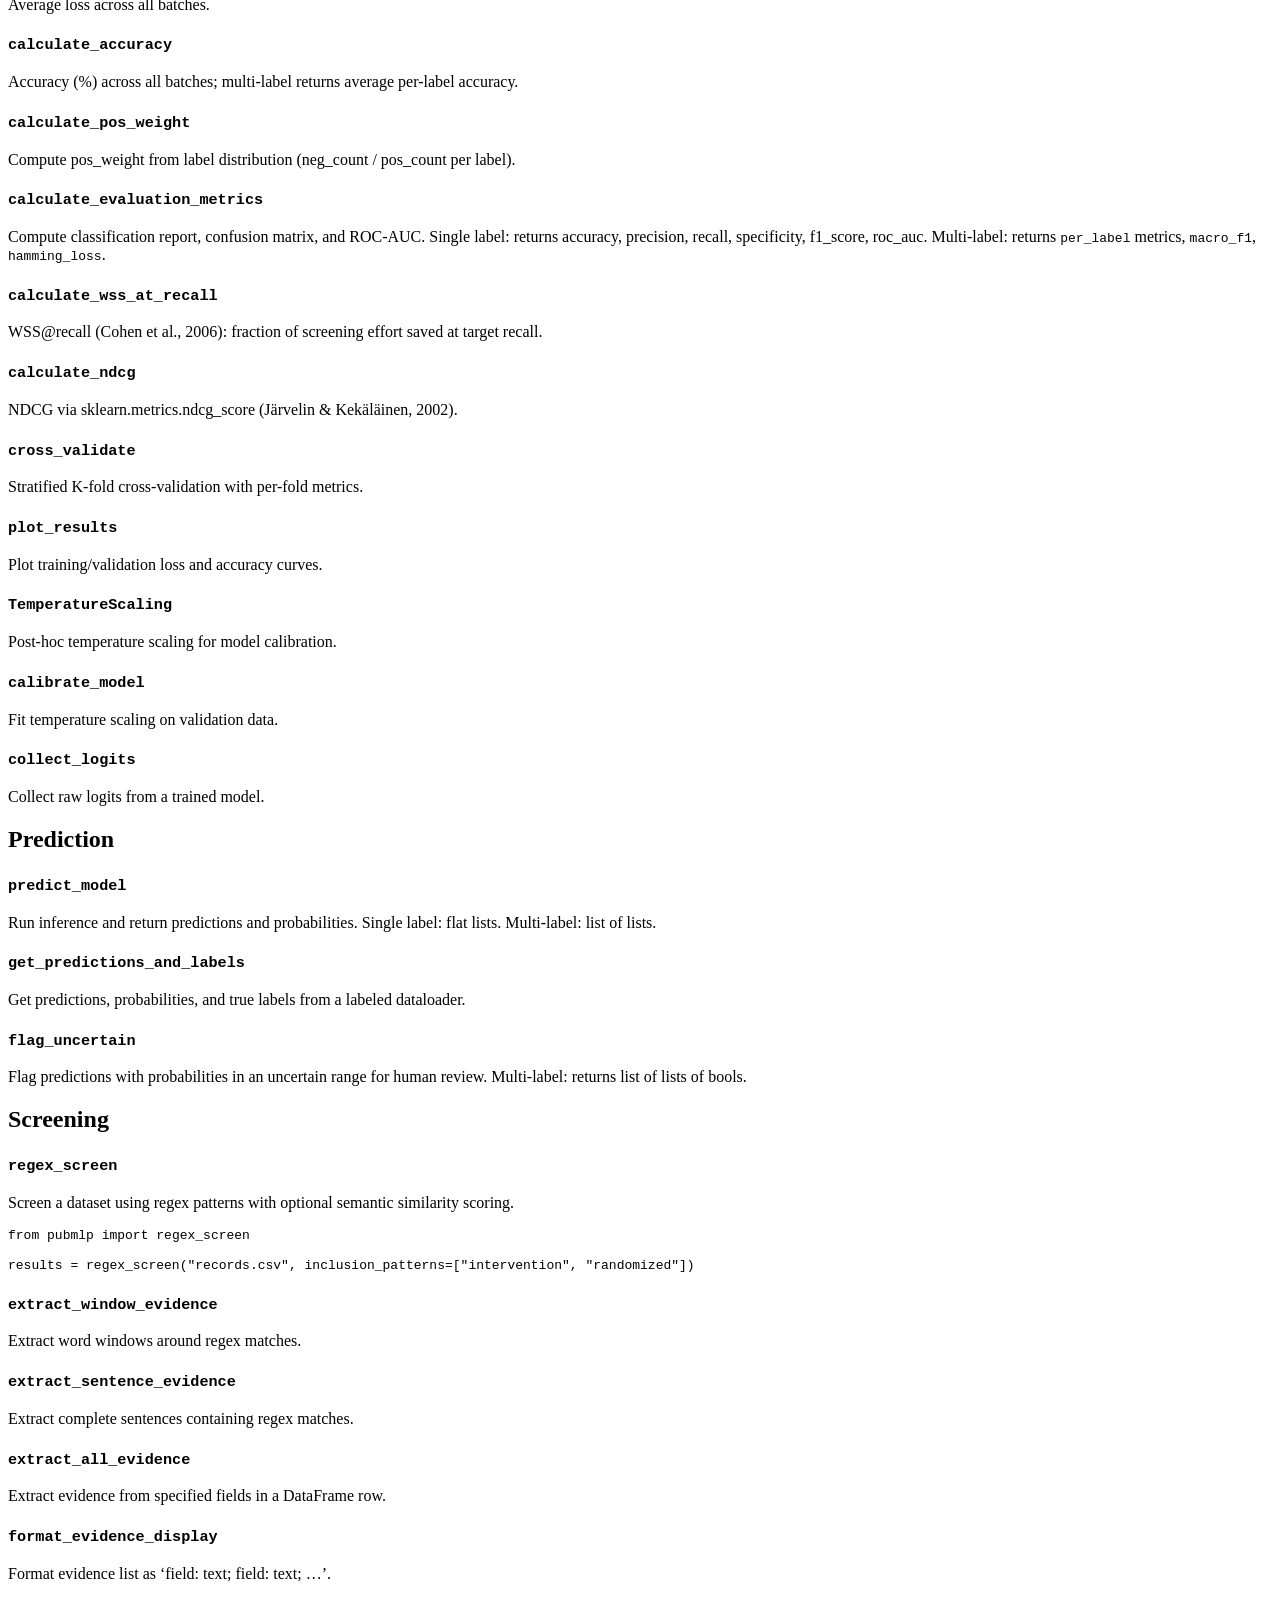
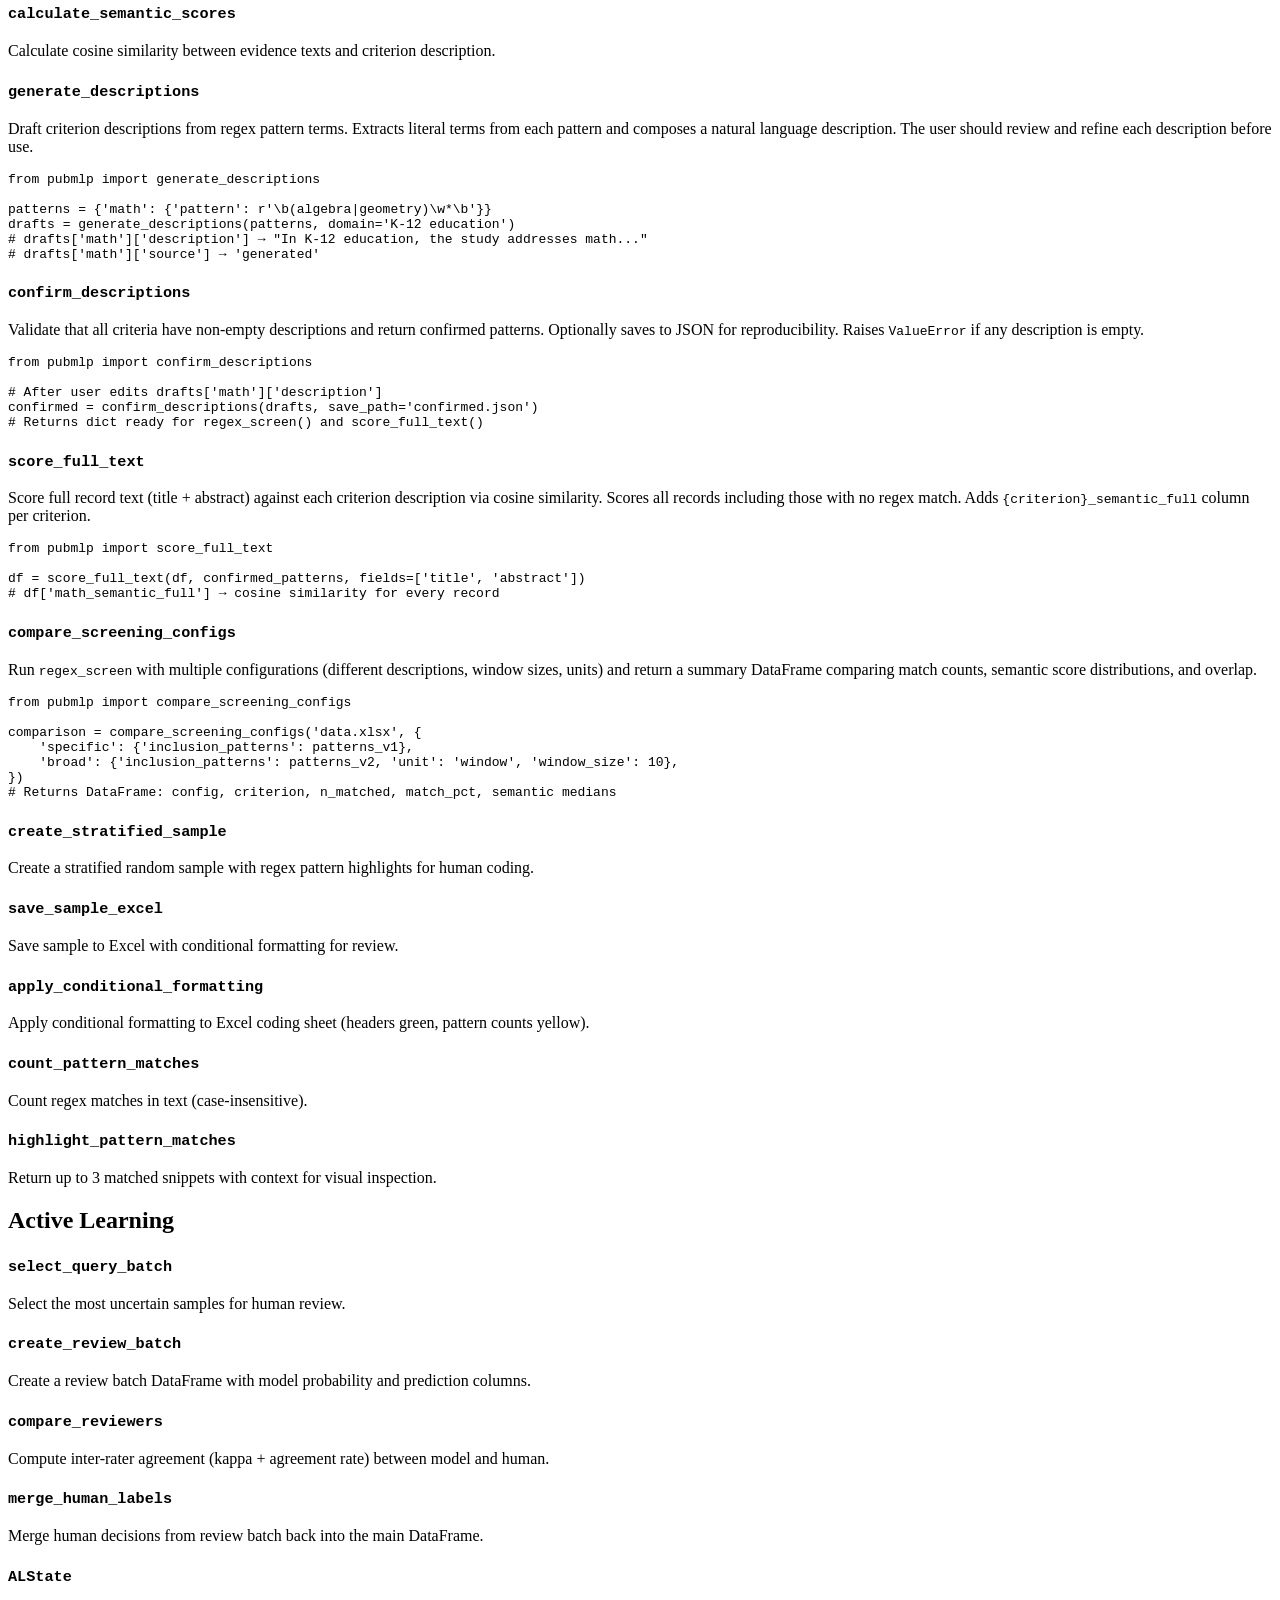
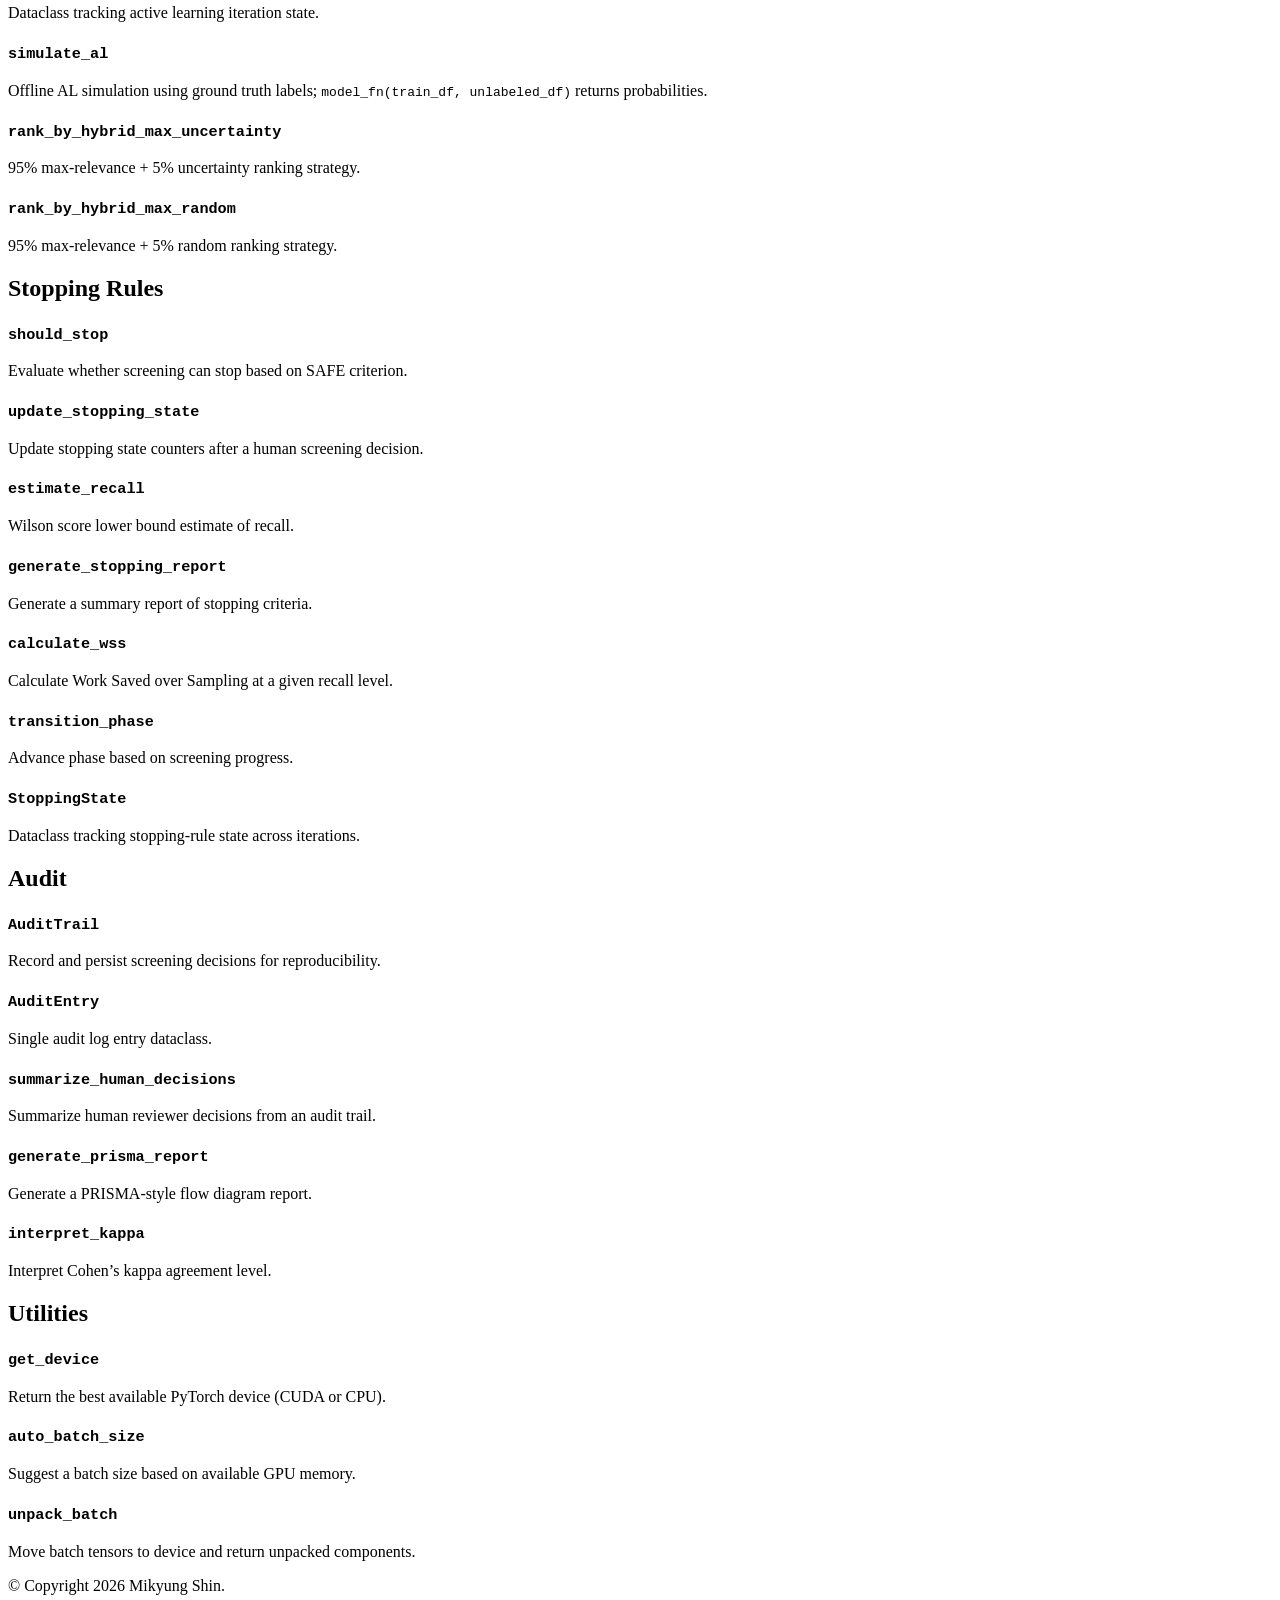
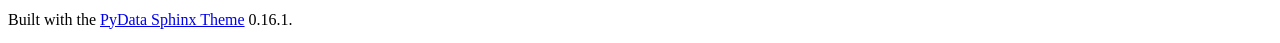
==== commit c668606b: "update the website" ====
--- a/docs/api.html
+++ b/docs/api.html
@@ -387,6 +387,10 @@
 <li class="toc-h3 nav-item toc-entry"><a class="reference internal nav-link" href="#extract-all-evidence"><code class="docutils literal notranslate"><span class="pre">extract_all_evidence</span></code></a></li>
 <li class="toc-h3 nav-item toc-entry"><a class="reference internal nav-link" href="#format-evidence-display"><code class="docutils literal notranslate"><span class="pre">format_evidence_display</span></code></a></li>
 <li class="toc-h3 nav-item toc-entry"><a class="reference internal nav-link" href="#calculate-semantic-scores"><code class="docutils literal notranslate"><span class="pre">calculate_semantic_scores</span></code></a></li>
+<li class="toc-h3 nav-item toc-entry"><a class="reference internal nav-link" href="#generate-descriptions"><code class="docutils literal notranslate"><span class="pre">generate_descriptions</span></code></a></li>
+<li class="toc-h3 nav-item toc-entry"><a class="reference internal nav-link" href="#confirm-descriptions"><code class="docutils literal notranslate"><span class="pre">confirm_descriptions</span></code></a></li>
+<li class="toc-h3 nav-item toc-entry"><a class="reference internal nav-link" href="#score-full-text"><code class="docutils literal notranslate"><span class="pre">score_full_text</span></code></a></li>
+<li class="toc-h3 nav-item toc-entry"><a class="reference internal nav-link" href="#compare-screening-configs"><code class="docutils literal notranslate"><span class="pre">compare_screening_configs</span></code></a></li>
 <li class="toc-h3 nav-item toc-entry"><a class="reference internal nav-link" href="#create-stratified-sample"><code class="docutils literal notranslate"><span class="pre">create_stratified_sample</span></code></a></li>
 <li class="toc-h3 nav-item toc-entry"><a class="reference internal nav-link" href="#save-sample-excel"><code class="docutils literal notranslate"><span class="pre">save_sample_excel</span></code></a></li>
 <li class="toc-h3 nav-item toc-entry"><a class="reference internal nav-link" href="#apply-conditional-formatting"><code class="docutils literal notranslate"><span class="pre">apply_conditional_formatting</span></code></a></li>
@@ -902,6 +906,52 @@
 <h3><code class="docutils literal notranslate"><span class="pre">calculate_semantic_scores</span></code><a class="headerlink" href="#calculate-semantic-scores" title="Link to this heading">#</a></h3>
 <p>Calculate cosine similarity between evidence texts and criterion description.</p>
 </section>
+<section id="generate-descriptions">
+<h3><code class="docutils literal notranslate"><span class="pre">generate_descriptions</span></code><a class="headerlink" href="#generate-descriptions" title="Link to this heading">#</a></h3>
+<p>Draft criterion descriptions from regex pattern terms. Extracts literal terms from each pattern and composes a natural language description. The user should review and refine each description before use.</p>
+<div class="highlight-python notranslate"><div class="highlight"><pre><span></span><span class="kn">from</span><span class="w"> </span><span class="nn">pubmlp</span><span class="w"> </span><span class="kn">import</span> <span class="n">generate_descriptions</span>
+
+<span class="n">patterns</span> <span class="o">=</span> <span class="p">{</span><span class="s1">&#39;math&#39;</span><span class="p">:</span> <span class="p">{</span><span class="s1">&#39;pattern&#39;</span><span class="p">:</span> <span class="sa">r</span><span class="s1">&#39;\b(algebra|geometry)\w*\b&#39;</span><span class="p">}}</span>
+<span class="n">drafts</span> <span class="o">=</span> <span class="n">generate_descriptions</span><span class="p">(</span><span class="n">patterns</span><span class="p">,</span> <span class="n">domain</span><span class="o">=</span><span class="s1">&#39;K-12 education&#39;</span><span class="p">)</span>
+<span class="c1"># drafts[&#39;math&#39;][&#39;description&#39;] → &quot;In K-12 education, the study addresses math...&quot;</span>
+<span class="c1"># drafts[&#39;math&#39;][&#39;source&#39;] → &#39;generated&#39;</span>
+</pre></div>
+</div>
+</section>
+<section id="confirm-descriptions">
+<h3><code class="docutils literal notranslate"><span class="pre">confirm_descriptions</span></code><a class="headerlink" href="#confirm-descriptions" title="Link to this heading">#</a></h3>
+<p>Validate that all criteria have non-empty descriptions and return confirmed patterns. Optionally saves to JSON for reproducibility. Raises <code class="docutils literal notranslate"><span class="pre">ValueError</span></code> if any description is empty.</p>
+<div class="highlight-python notranslate"><div class="highlight"><pre><span></span><span class="kn">from</span><span class="w"> </span><span class="nn">pubmlp</span><span class="w"> </span><span class="kn">import</span> <span class="n">confirm_descriptions</span>
+
+<span class="c1"># After user edits drafts[&#39;math&#39;][&#39;description&#39;]</span>
+<span class="n">confirmed</span> <span class="o">=</span> <span class="n">confirm_descriptions</span><span class="p">(</span><span class="n">drafts</span><span class="p">,</span> <span class="n">save_path</span><span class="o">=</span><span class="s1">&#39;confirmed.json&#39;</span><span class="p">)</span>
+<span class="c1"># Returns dict ready for regex_screen() and score_full_text()</span>
+</pre></div>
+</div>
+</section>
+<section id="score-full-text">
+<h3><code class="docutils literal notranslate"><span class="pre">score_full_text</span></code><a class="headerlink" href="#score-full-text" title="Link to this heading">#</a></h3>
+<p>Score full record text (title + abstract) against each criterion description via cosine similarity. Scores all records including those with no regex match. Adds <code class="docutils literal notranslate"><span class="pre">{criterion}_semantic_full</span></code> column per criterion.</p>
+<div class="highlight-python notranslate"><div class="highlight"><pre><span></span><span class="kn">from</span><span class="w"> </span><span class="nn">pubmlp</span><span class="w"> </span><span class="kn">import</span> <span class="n">score_full_text</span>
+
+<span class="n">df</span> <span class="o">=</span> <span class="n">score_full_text</span><span class="p">(</span><span class="n">df</span><span class="p">,</span> <span class="n">confirmed_patterns</span><span class="p">,</span> <span class="n">fields</span><span class="o">=</span><span class="p">[</span><span class="s1">&#39;title&#39;</span><span class="p">,</span> <span class="s1">&#39;abstract&#39;</span><span class="p">])</span>
+<span class="c1"># df[&#39;math_semantic_full&#39;] → cosine similarity for every record</span>
+</pre></div>
+</div>
+</section>
+<section id="compare-screening-configs">
+<h3><code class="docutils literal notranslate"><span class="pre">compare_screening_configs</span></code><a class="headerlink" href="#compare-screening-configs" title="Link to this heading">#</a></h3>
+<p>Run <code class="docutils literal notranslate"><span class="pre">regex_screen</span></code> with multiple configurations (different descriptions, window sizes, units) and return a summary DataFrame comparing match counts, semantic score distributions, and overlap.</p>
+<div class="highlight-python notranslate"><div class="highlight"><pre><span></span><span class="kn">from</span><span class="w"> </span><span class="nn">pubmlp</span><span class="w"> </span><span class="kn">import</span> <span class="n">compare_screening_configs</span>
+
+<span class="n">comparison</span> <span class="o">=</span> <span class="n">compare_screening_configs</span><span class="p">(</span><span class="s1">&#39;data.xlsx&#39;</span><span class="p">,</span> <span class="p">{</span>
+    <span class="s1">&#39;specific&#39;</span><span class="p">:</span> <span class="p">{</span><span class="s1">&#39;inclusion_patterns&#39;</span><span class="p">:</span> <span class="n">patterns_v1</span><span class="p">},</span>
+    <span class="s1">&#39;broad&#39;</span><span class="p">:</span> <span class="p">{</span><span class="s1">&#39;inclusion_patterns&#39;</span><span class="p">:</span> <span class="n">patterns_v2</span><span class="p">,</span> <span class="s1">&#39;unit&#39;</span><span class="p">:</span> <span class="s1">&#39;window&#39;</span><span class="p">,</span> <span class="s1">&#39;window_size&#39;</span><span class="p">:</span> <span class="mi">10</span><span class="p">},</span>
+<span class="p">})</span>
+<span class="c1"># Returns DataFrame: config, criterion, n_matched, match_pct, semantic medians</span>
+</pre></div>
+</div>
+</section>
 <section id="create-stratified-sample">
 <h3><code class="docutils literal notranslate"><span class="pre">create_stratified_sample</span></code><a class="headerlink" href="#create-stratified-sample" title="Link to this heading">#</a></h3>
 <p>Create a stratified random sample with regex pattern highlights for human coding.</p>
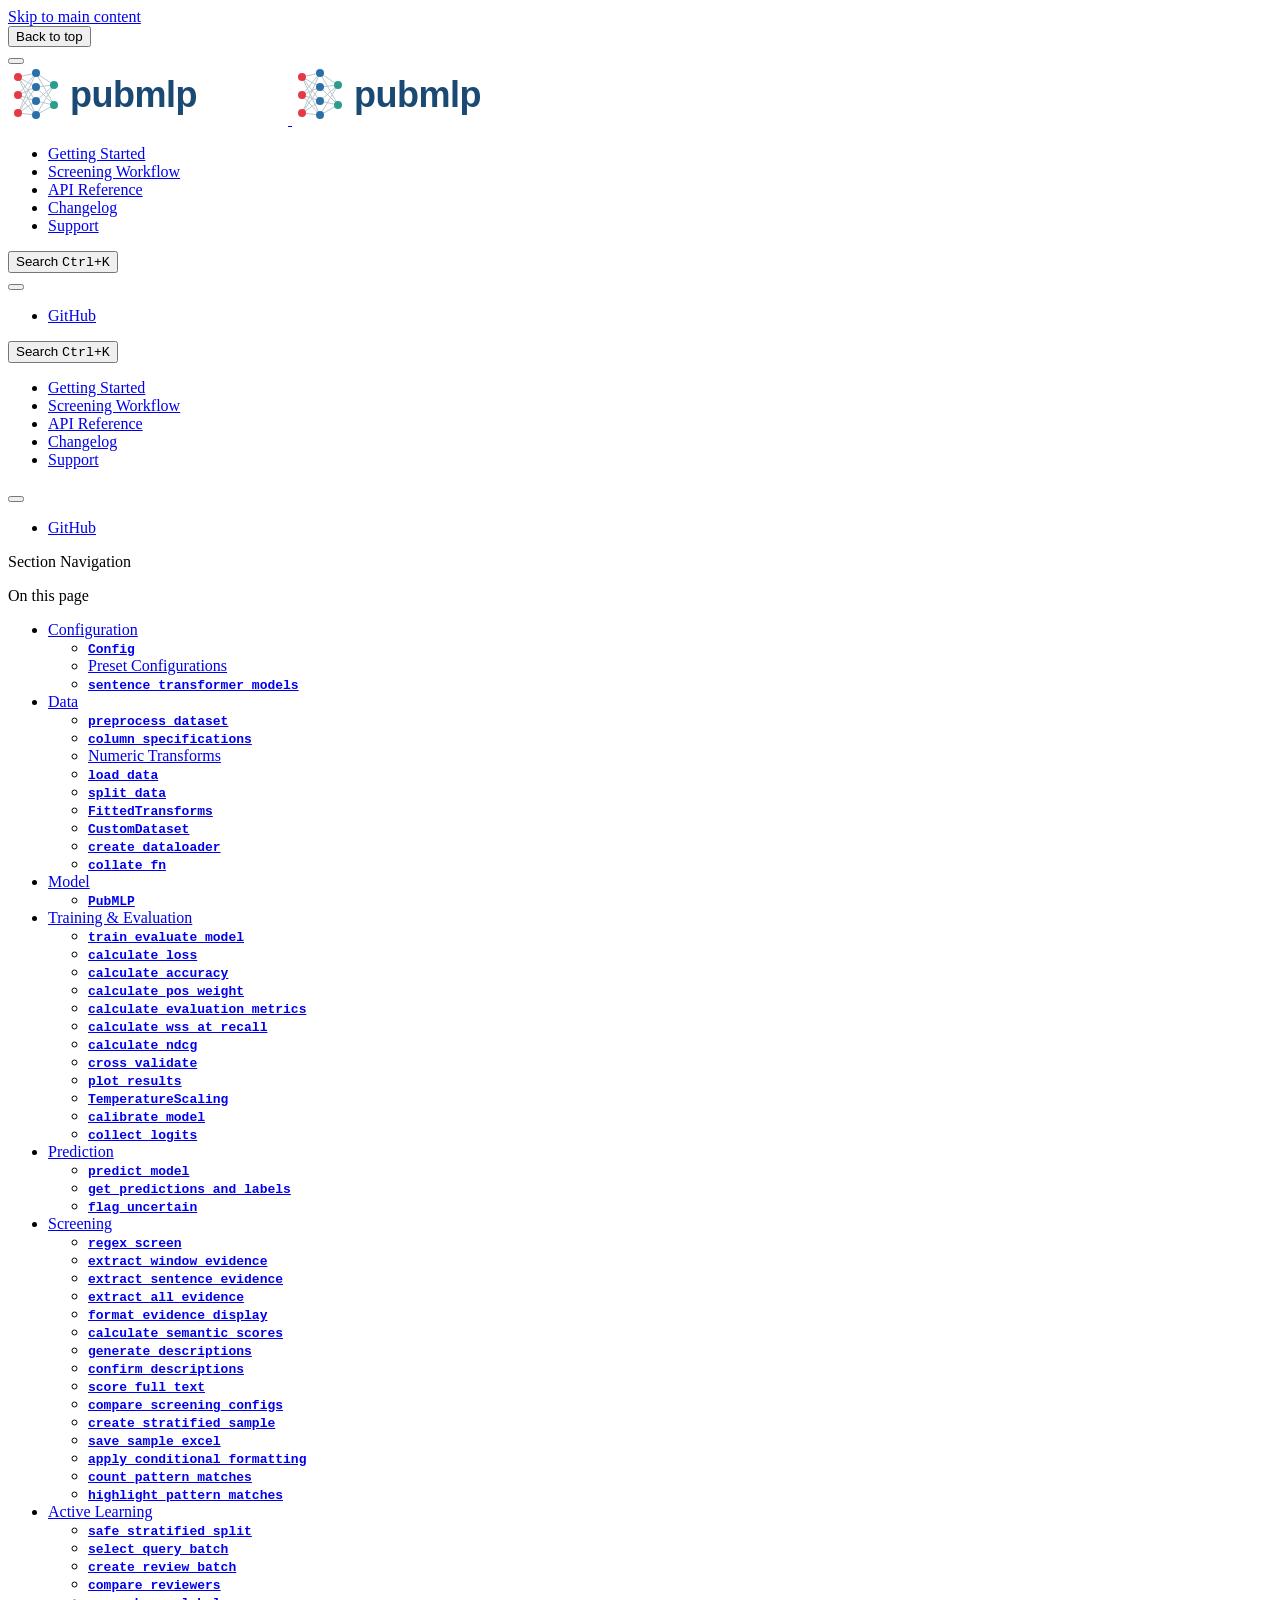
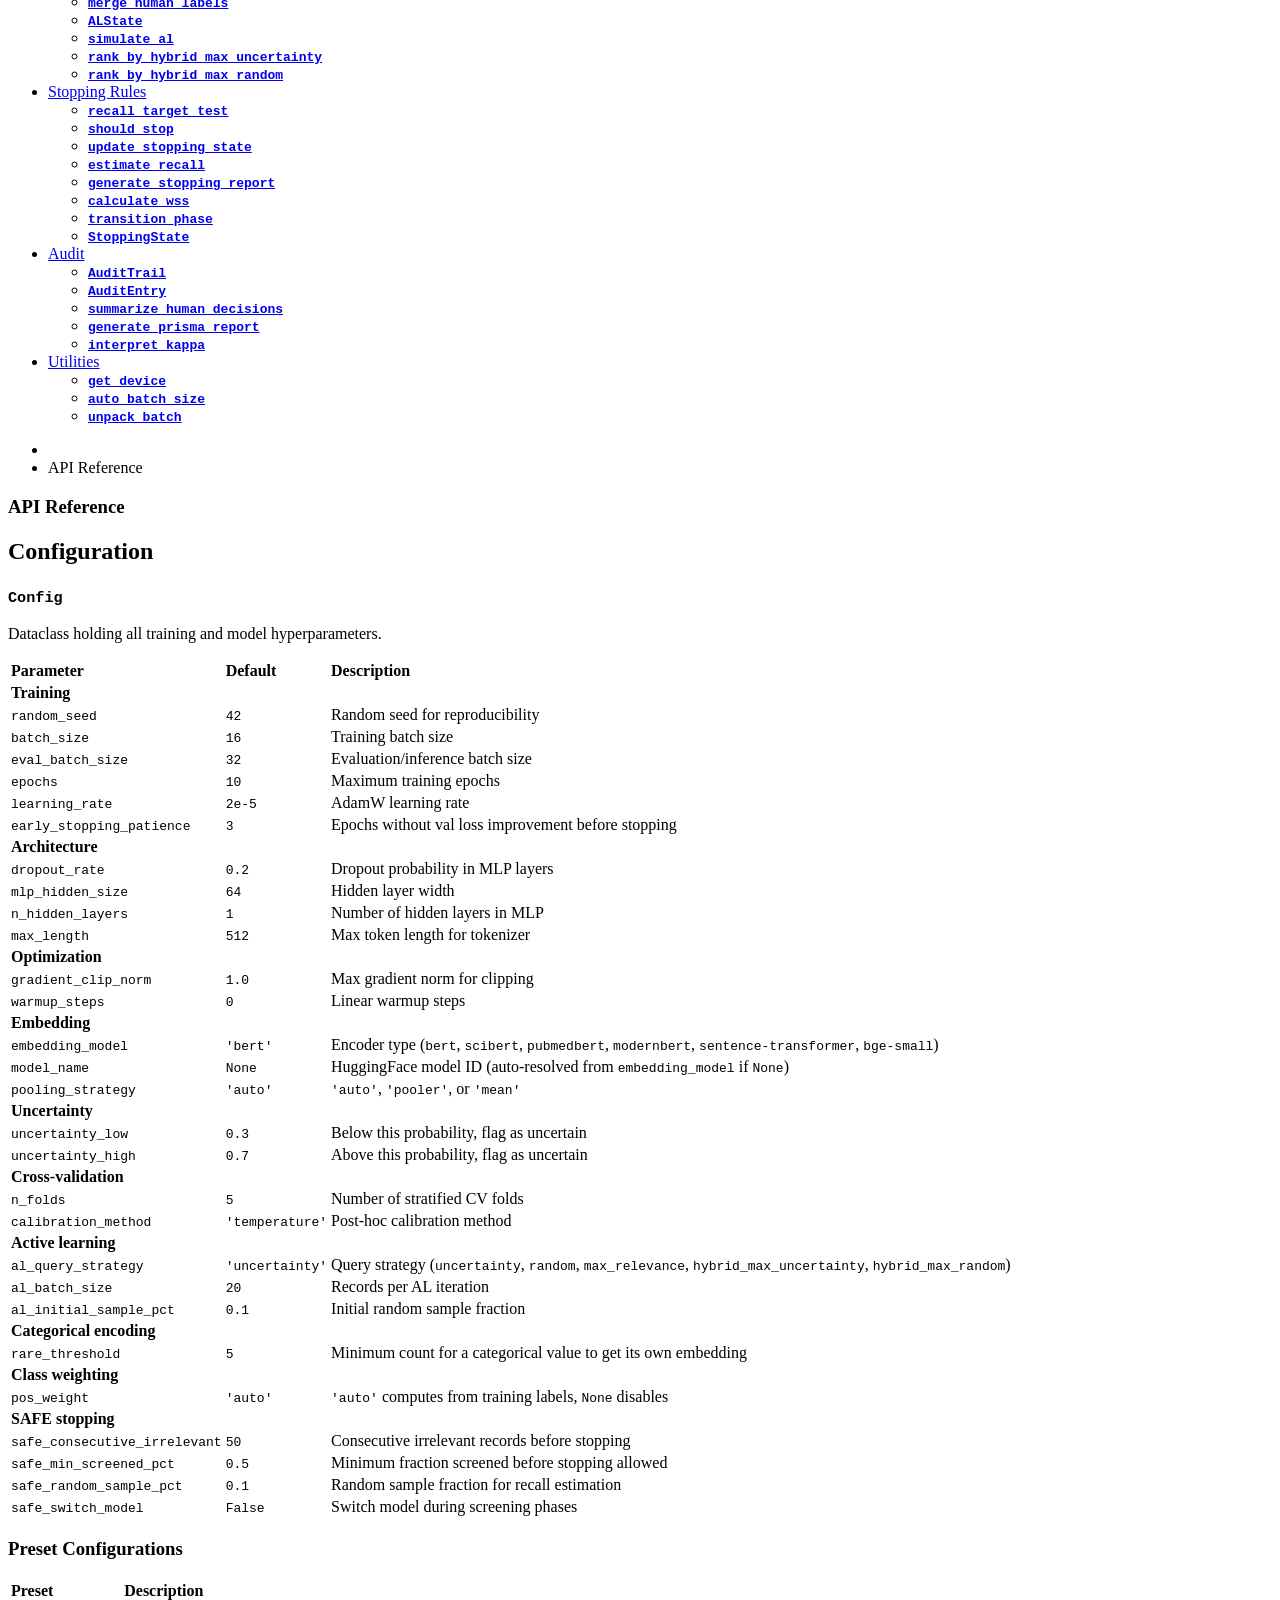
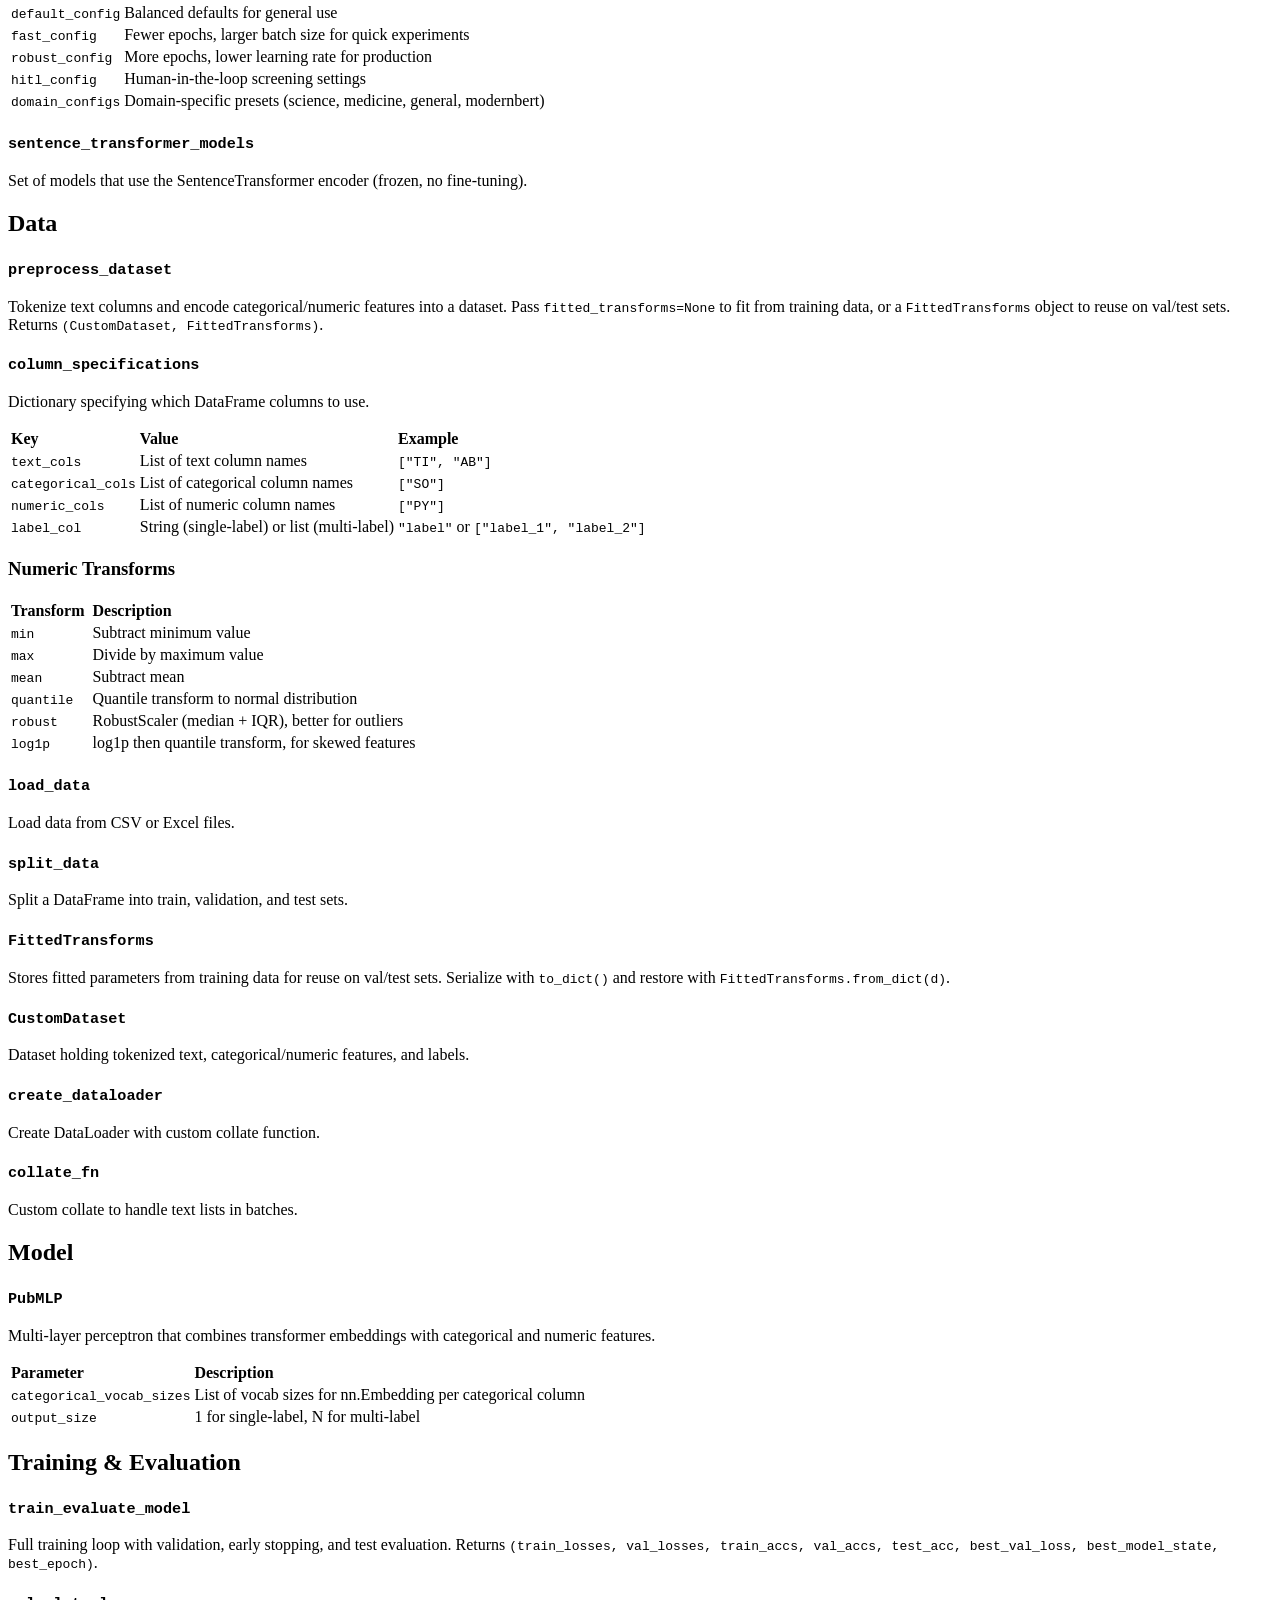
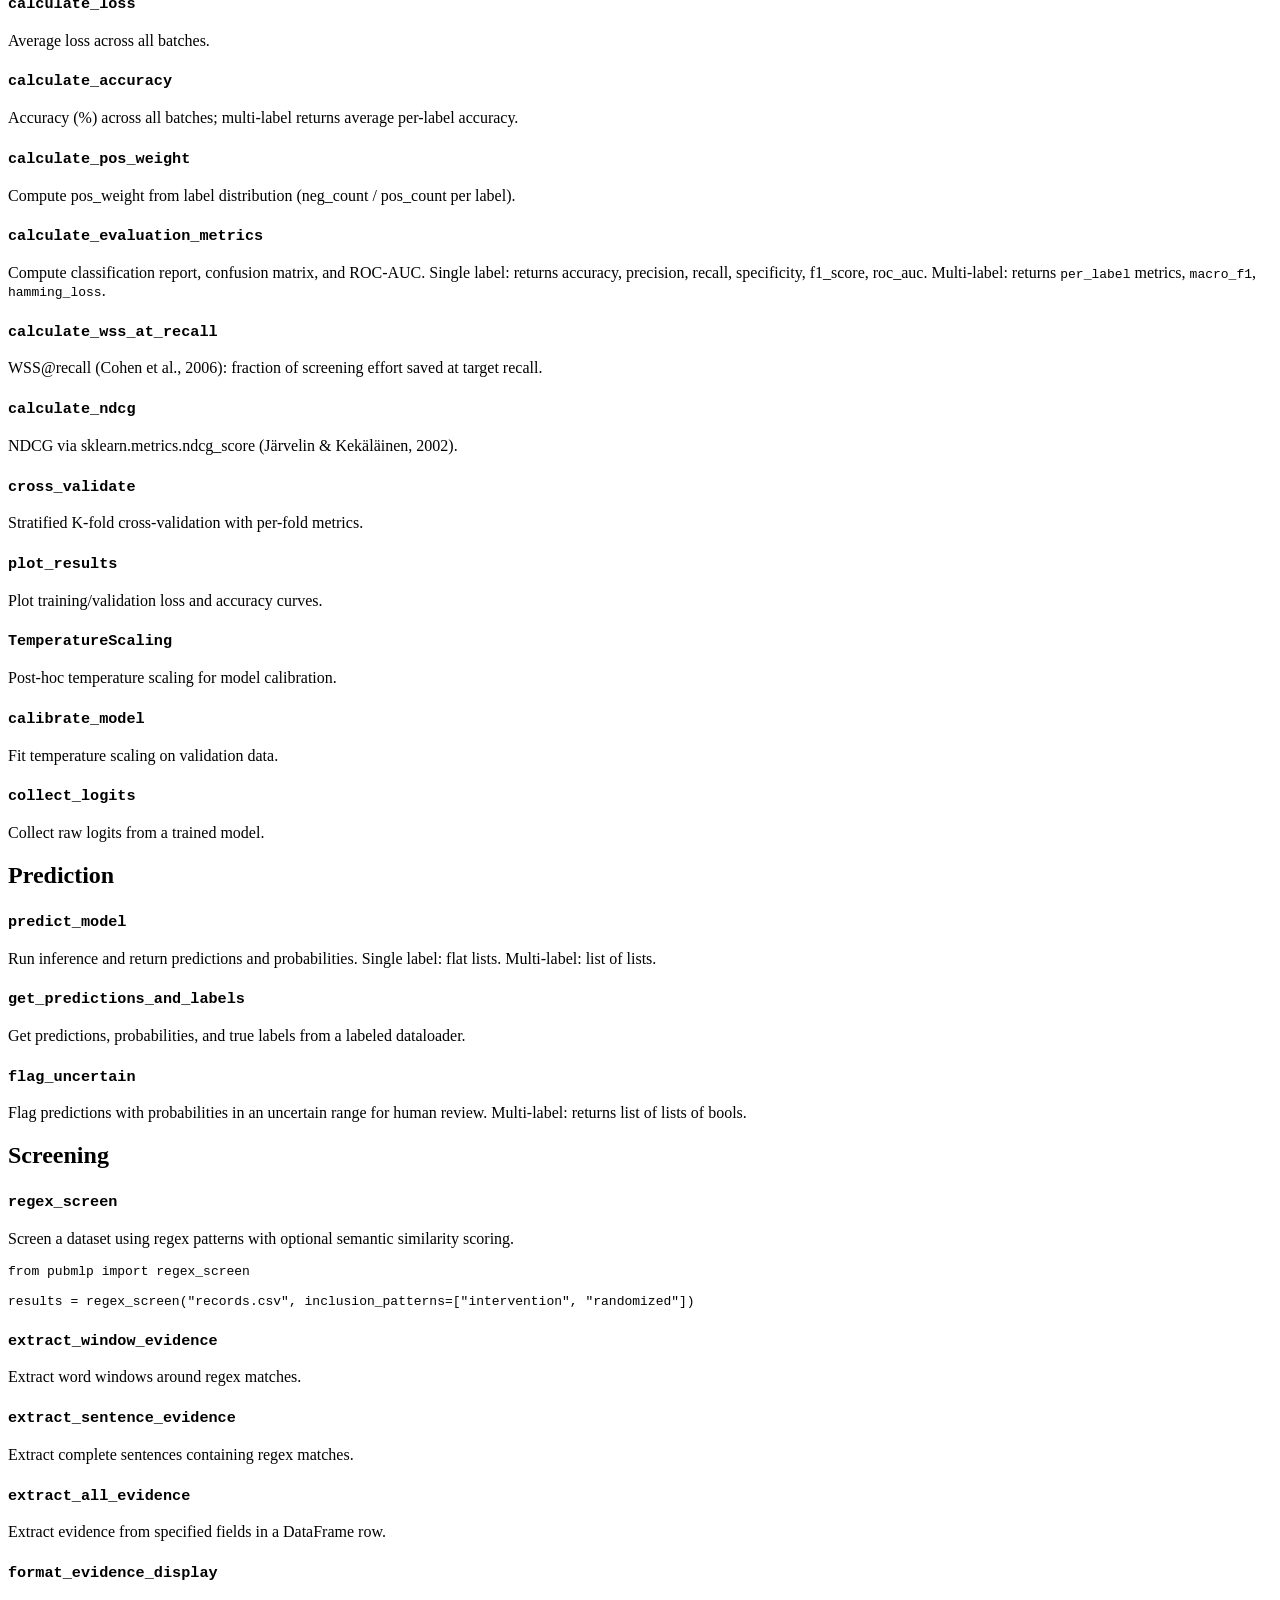
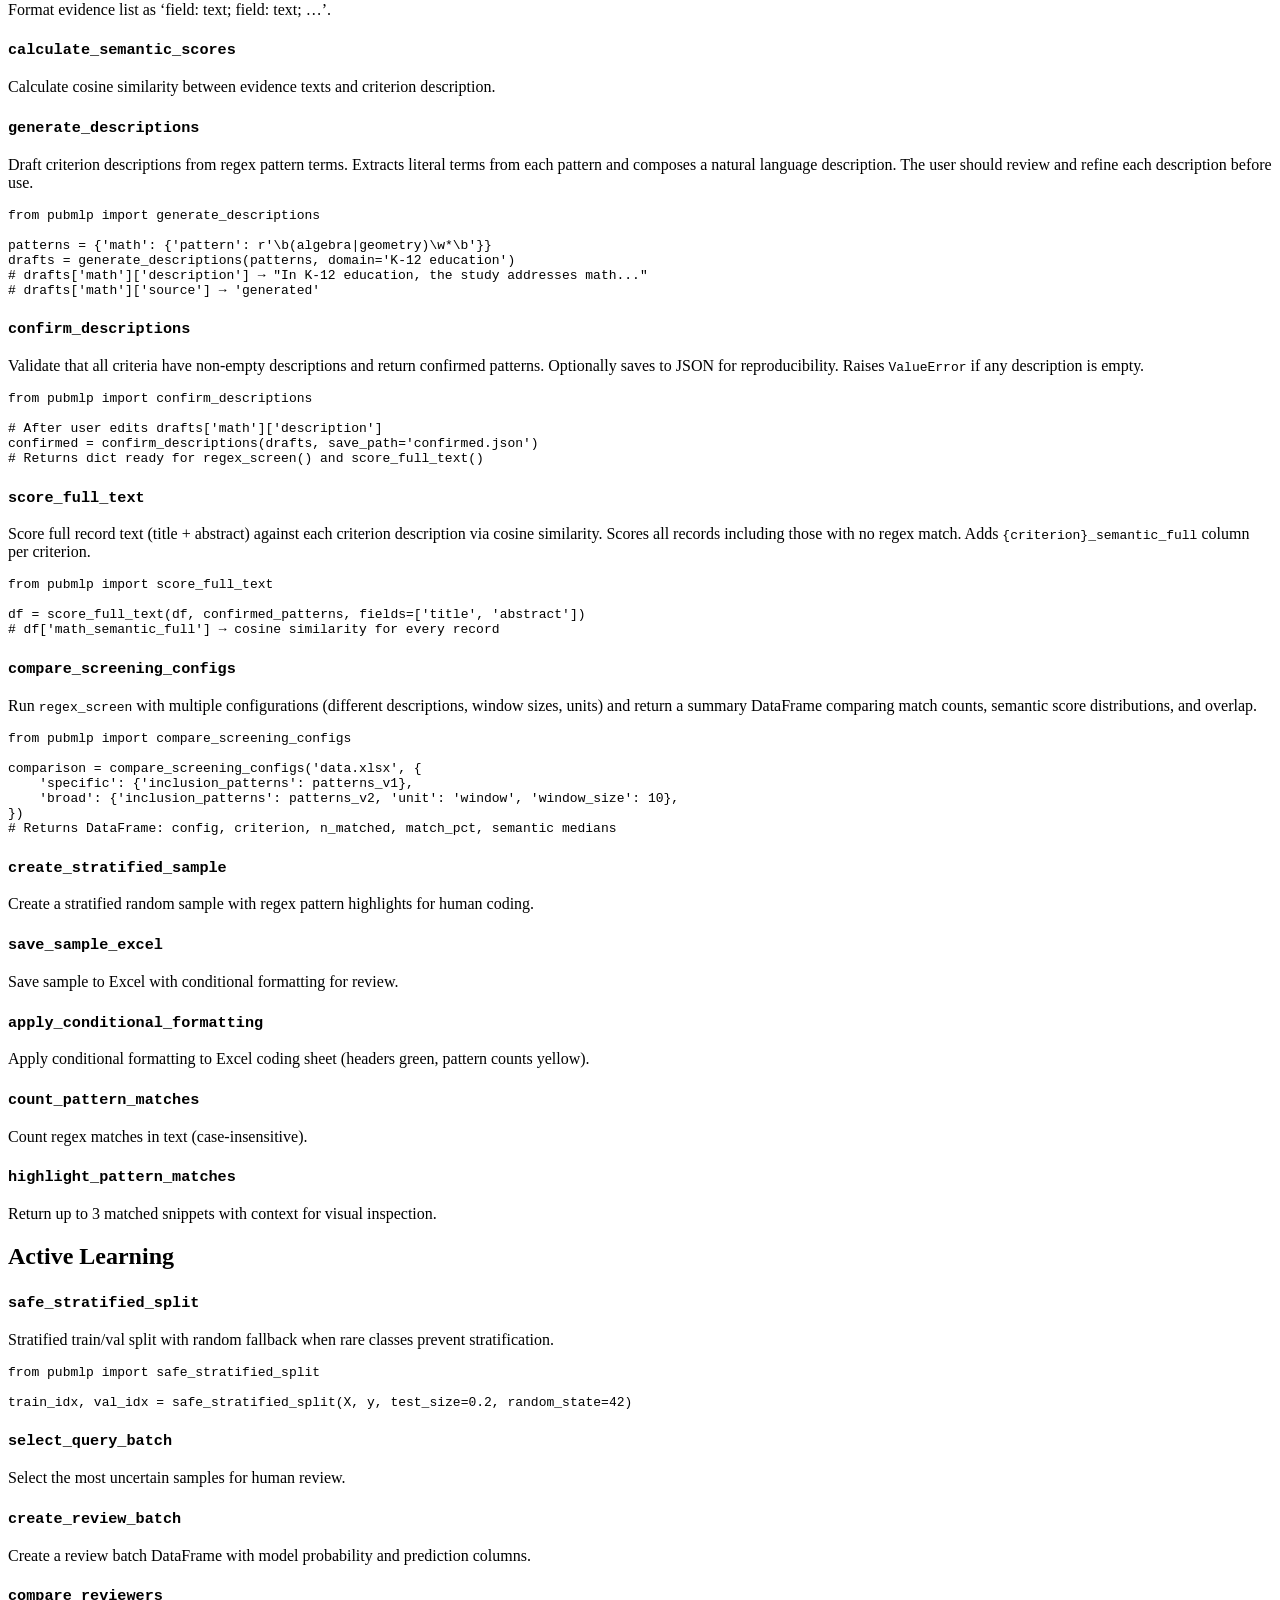
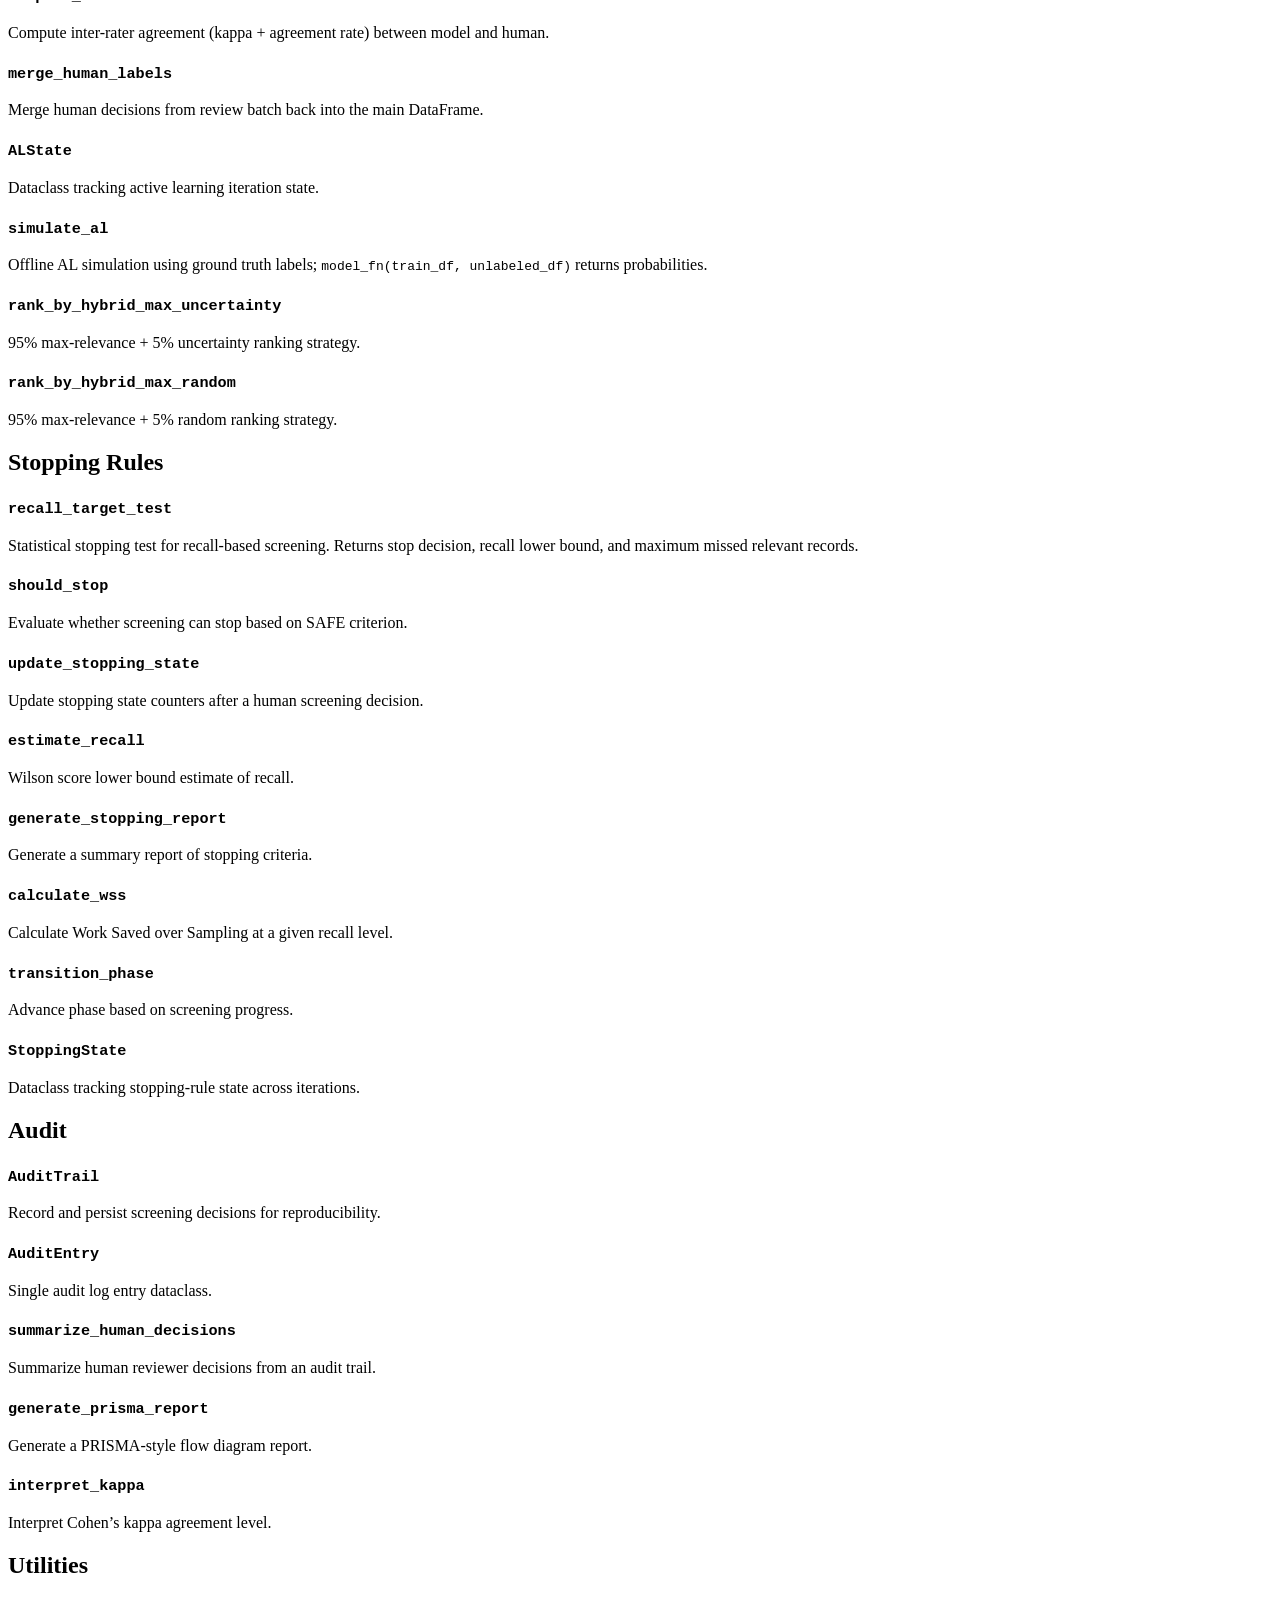
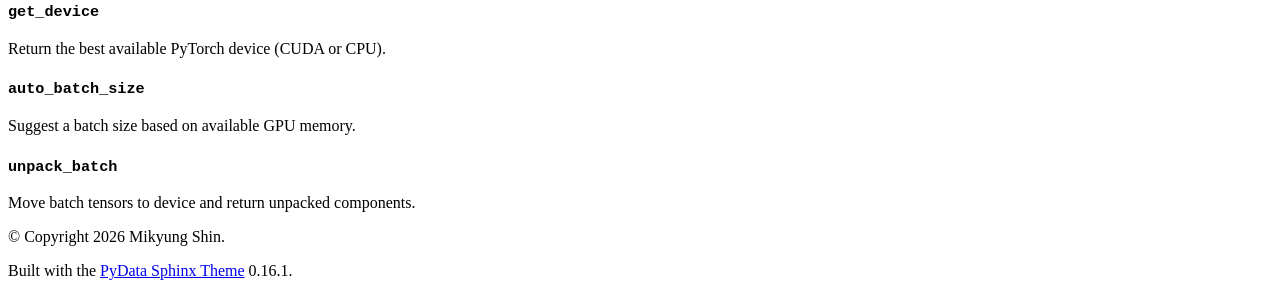
==== commit 607b7b9a: "update" ====
--- a/docs/api.html
+++ b/docs/api.html
@@ -399,6 +399,7 @@
 </ul>
 </li>
 <li class="toc-h2 nav-item toc-entry"><a class="reference internal nav-link" href="#active-learning">Active Learning</a><ul class="nav section-nav flex-column">
+<li class="toc-h3 nav-item toc-entry"><a class="reference internal nav-link" href="#safe-stratified-split"><code class="docutils literal notranslate"><span class="pre">safe_stratified_split</span></code></a></li>
 <li class="toc-h3 nav-item toc-entry"><a class="reference internal nav-link" href="#select-query-batch"><code class="docutils literal notranslate"><span class="pre">select_query_batch</span></code></a></li>
 <li class="toc-h3 nav-item toc-entry"><a class="reference internal nav-link" href="#create-review-batch"><code class="docutils literal notranslate"><span class="pre">create_review_batch</span></code></a></li>
 <li class="toc-h3 nav-item toc-entry"><a class="reference internal nav-link" href="#compare-reviewers"><code class="docutils literal notranslate"><span class="pre">compare_reviewers</span></code></a></li>
@@ -410,6 +411,7 @@
 </ul>
 </li>
 <li class="toc-h2 nav-item toc-entry"><a class="reference internal nav-link" href="#stopping-rules">Stopping Rules</a><ul class="nav section-nav flex-column">
+<li class="toc-h3 nav-item toc-entry"><a class="reference internal nav-link" href="#recall-target-test"><code class="docutils literal notranslate"><span class="pre">recall_target_test</span></code></a></li>
 <li class="toc-h3 nav-item toc-entry"><a class="reference internal nav-link" href="#should-stop"><code class="docutils literal notranslate"><span class="pre">should_stop</span></code></a></li>
 <li class="toc-h3 nav-item toc-entry"><a class="reference internal nav-link" href="#update-stopping-state"><code class="docutils literal notranslate"><span class="pre">update_stopping_state</span></code></a></li>
 <li class="toc-h3 nav-item toc-entry"><a class="reference internal nav-link" href="#estimate-recall"><code class="docutils literal notranslate"><span class="pre">estimate_recall</span></code></a></li>
@@ -975,6 +977,15 @@
 </section>
 <section id="active-learning">
 <h2>Active Learning<a class="headerlink" href="#active-learning" title="Link to this heading">#</a></h2>
+<section id="safe-stratified-split">
+<h3><code class="docutils literal notranslate"><span class="pre">safe_stratified_split</span></code><a class="headerlink" href="#safe-stratified-split" title="Link to this heading">#</a></h3>
+<p>Stratified train/val split with random fallback when rare classes prevent stratification.</p>
+<div class="highlight-python notranslate"><div class="highlight"><pre><span></span><span class="kn">from</span><span class="w"> </span><span class="nn">pubmlp</span><span class="w"> </span><span class="kn">import</span> <span class="n">safe_stratified_split</span>
+
+<span class="n">train_idx</span><span class="p">,</span> <span class="n">val_idx</span> <span class="o">=</span> <span class="n">safe_stratified_split</span><span class="p">(</span><span class="n">X</span><span class="p">,</span> <span class="n">y</span><span class="p">,</span> <span class="n">test_size</span><span class="o">=</span><span class="mf">0.2</span><span class="p">,</span> <span class="n">random_state</span><span class="o">=</span><span class="mi">42</span><span class="p">)</span>
+</pre></div>
+</div>
+</section>
 <section id="select-query-batch">
 <h3><code class="docutils literal notranslate"><span class="pre">select_query_batch</span></code><a class="headerlink" href="#select-query-batch" title="Link to this heading">#</a></h3>
 <p>Select the most uncertain samples for human review.</p>
@@ -1010,6 +1021,10 @@
 </section>
 <section id="stopping-rules">
 <h2>Stopping Rules<a class="headerlink" href="#stopping-rules" title="Link to this heading">#</a></h2>
+<section id="recall-target-test">
+<h3><code class="docutils literal notranslate"><span class="pre">recall_target_test</span></code><a class="headerlink" href="#recall-target-test" title="Link to this heading">#</a></h3>
+<p>Statistical stopping test for recall-based screening. Returns stop decision, recall lower bound, and maximum missed relevant records.</p>
+</section>
 <section id="should-stop">
 <h3><code class="docutils literal notranslate"><span class="pre">should_stop</span></code><a class="headerlink" href="#should-stop" title="Link to this heading">#</a></h3>
 <p>Evaluate whether screening can stop based on SAFE criterion.</p>
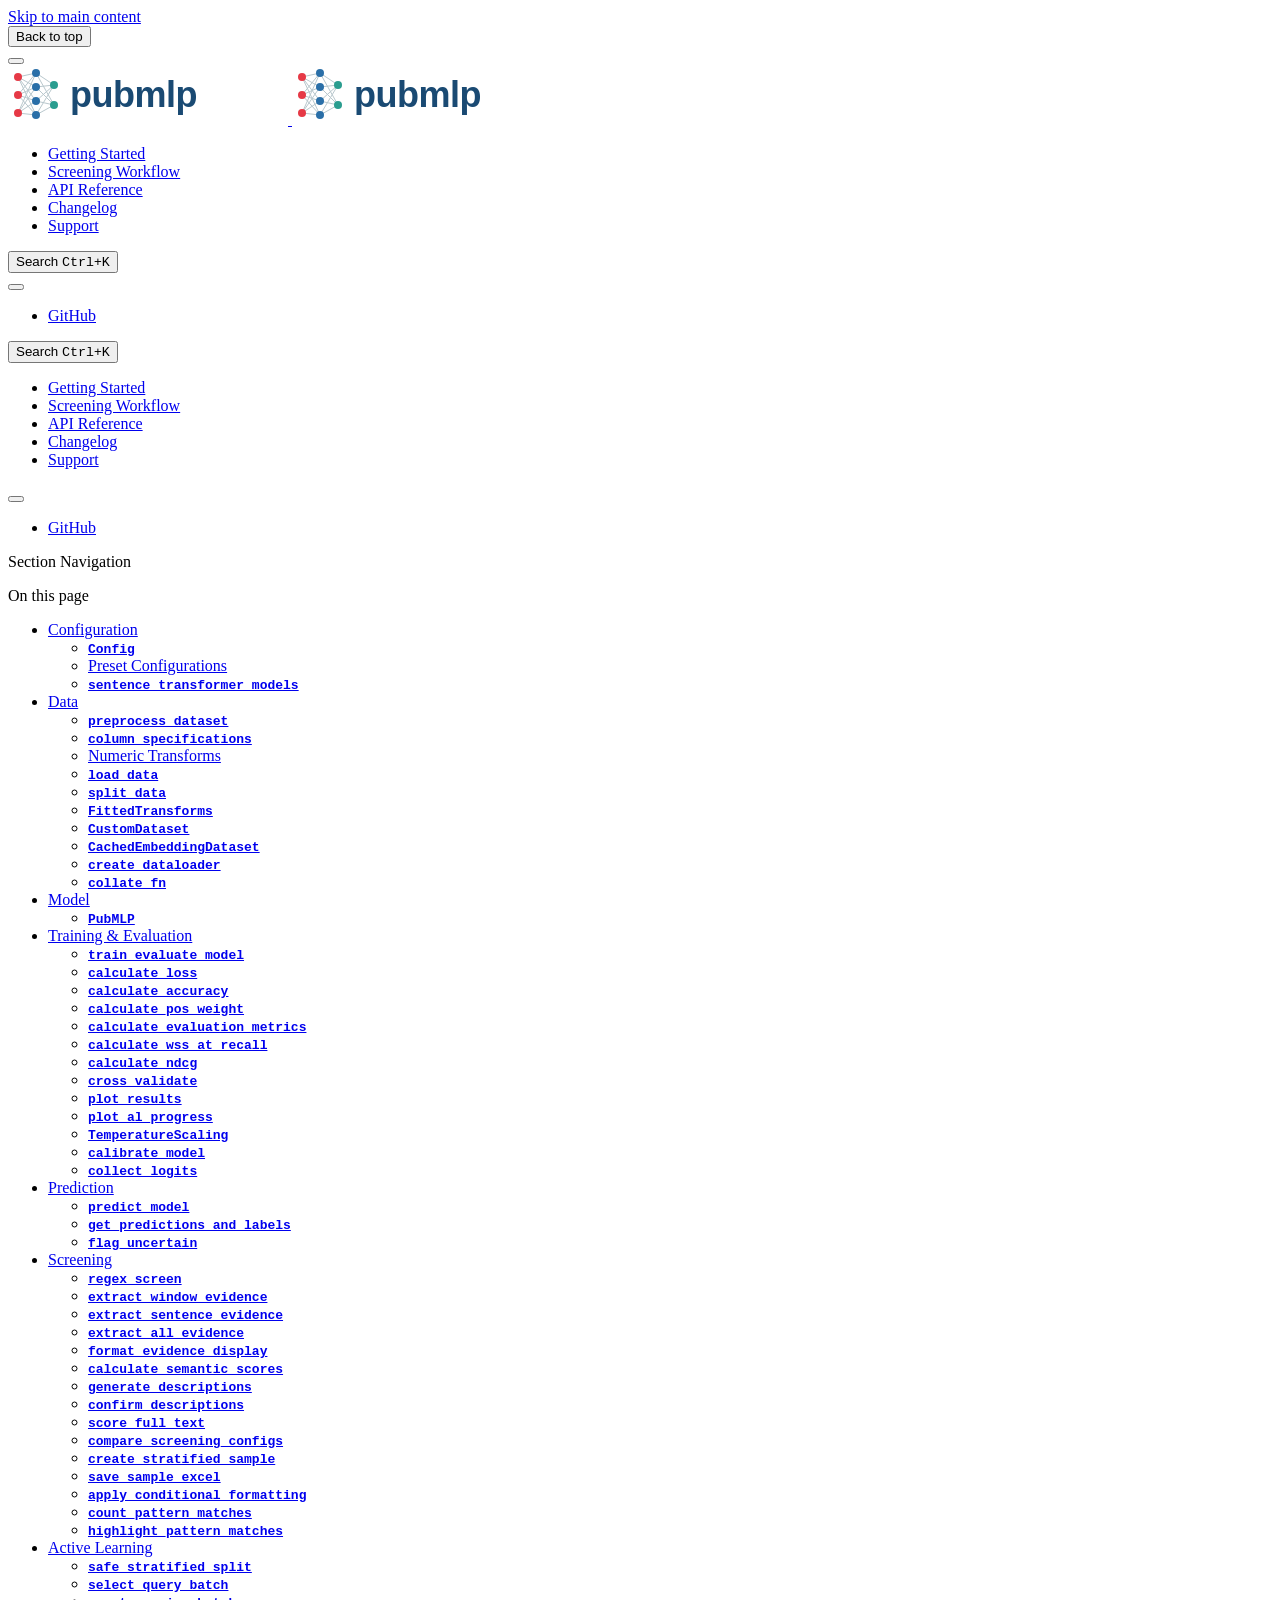
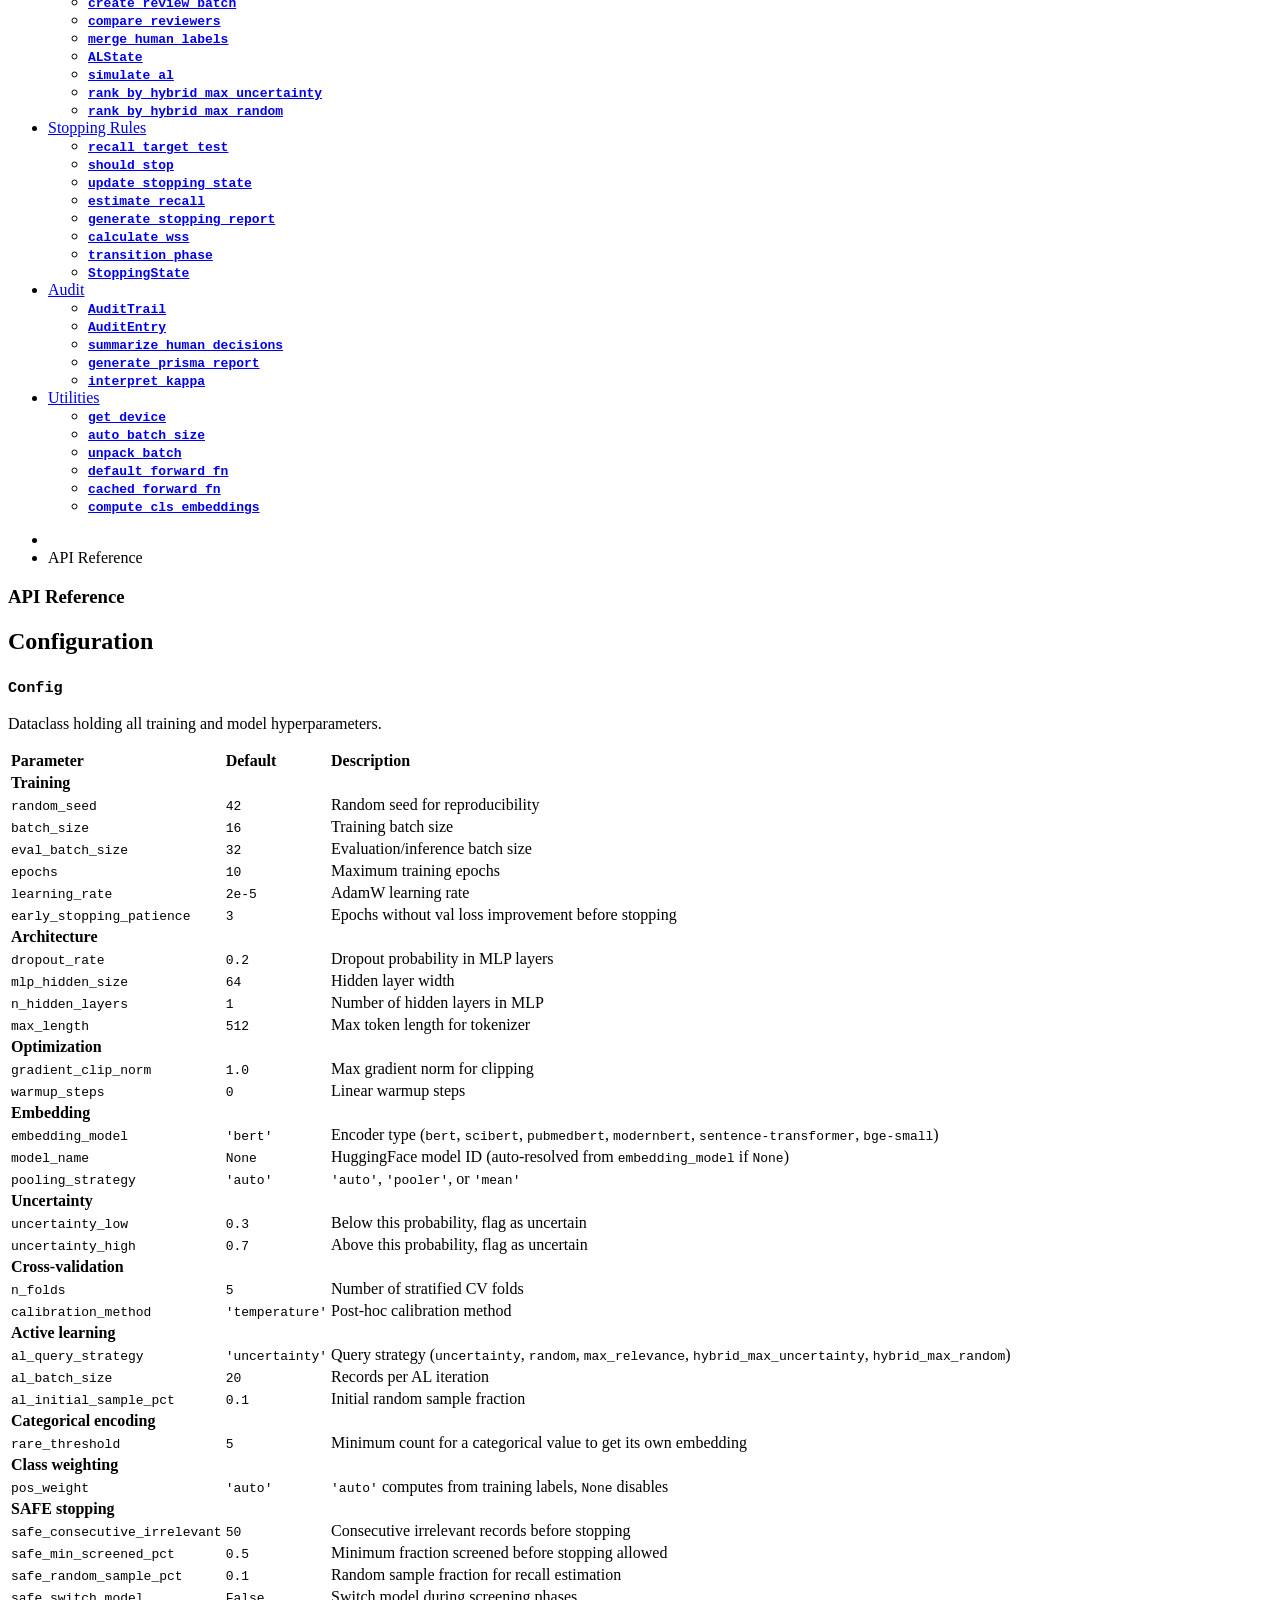
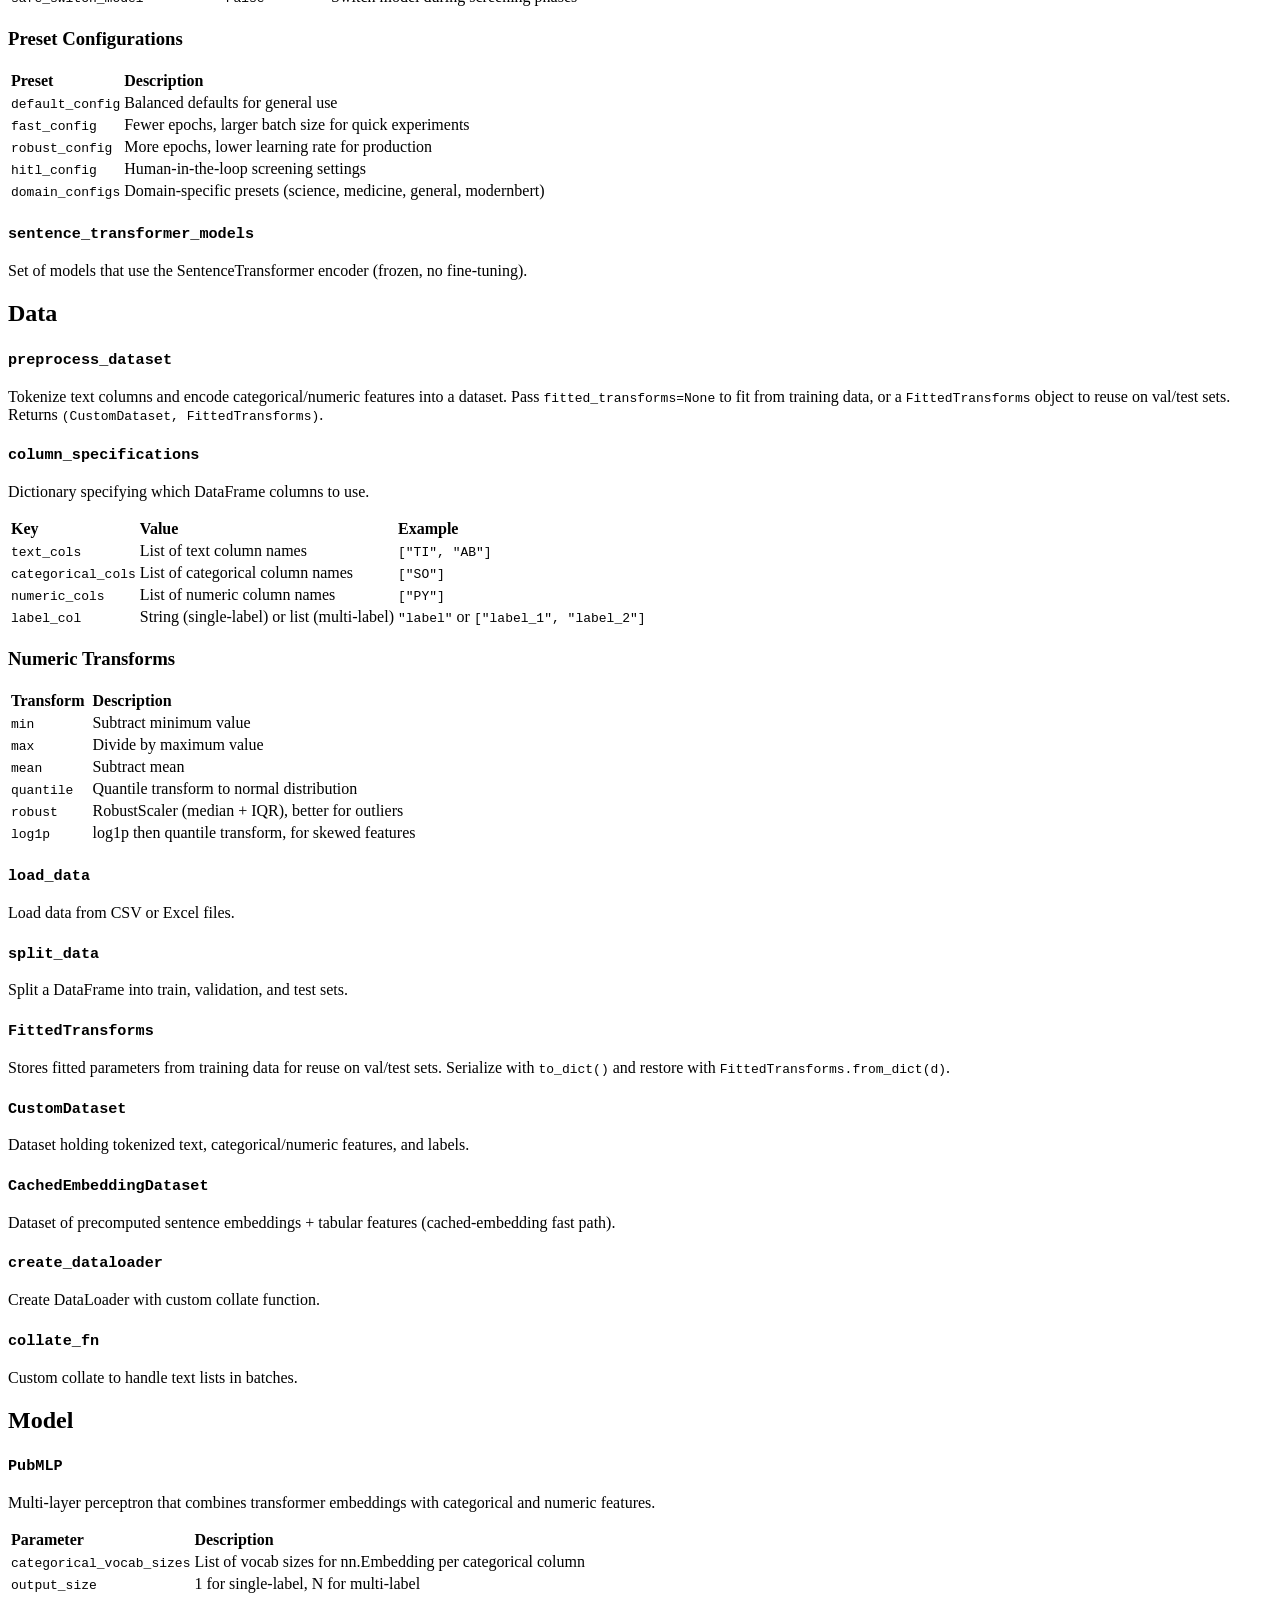
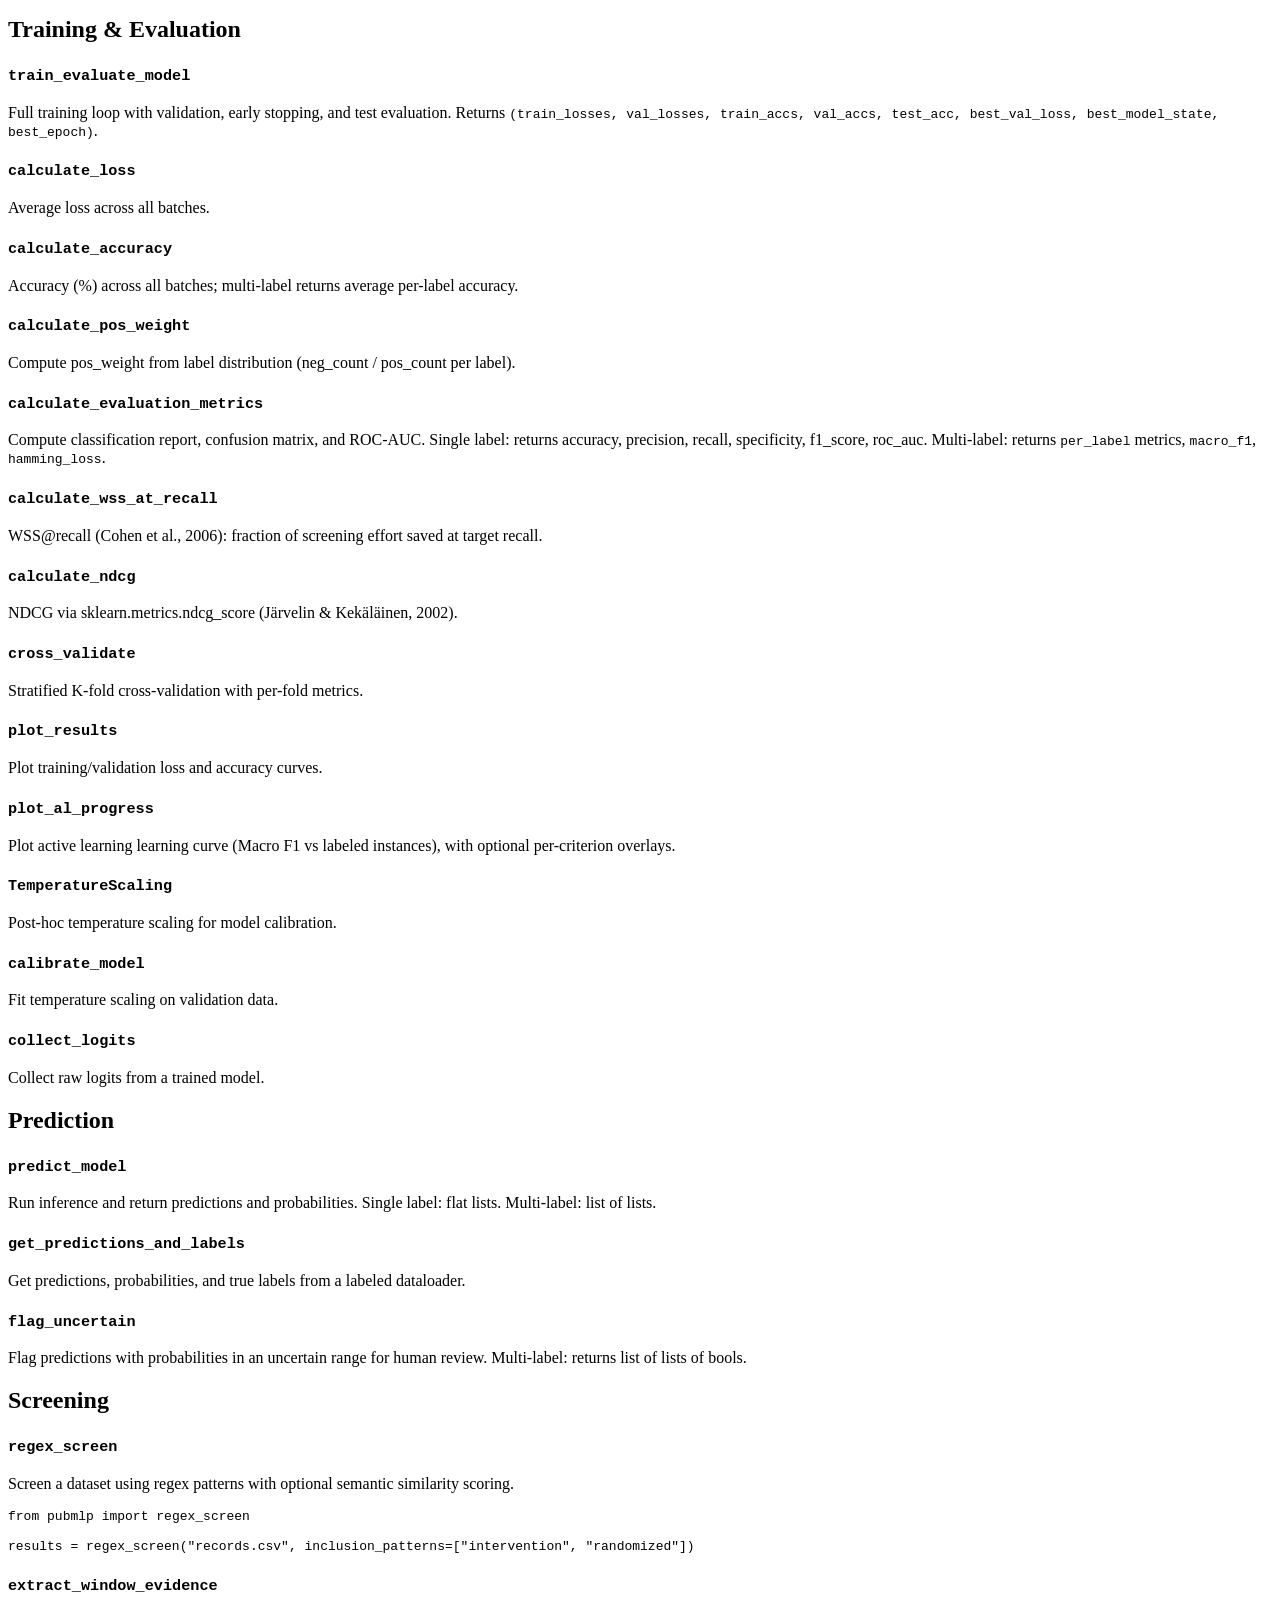
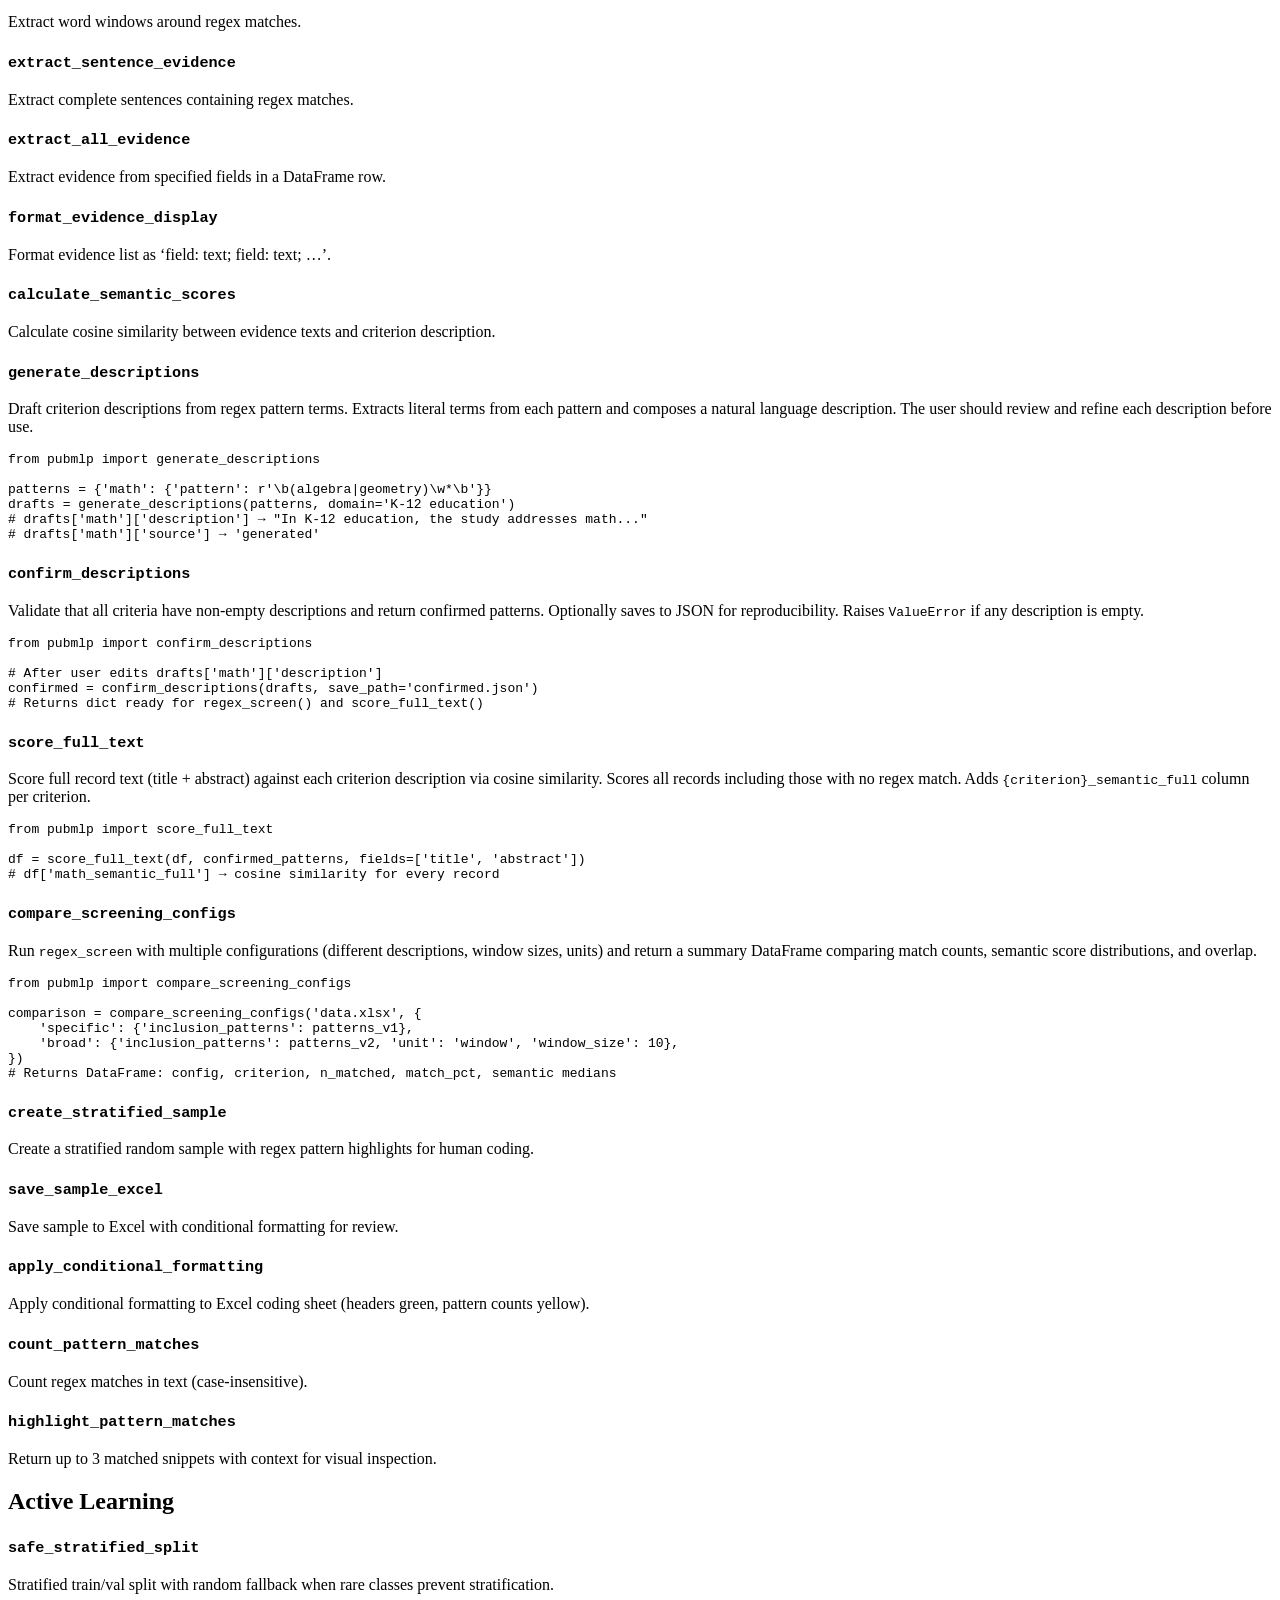
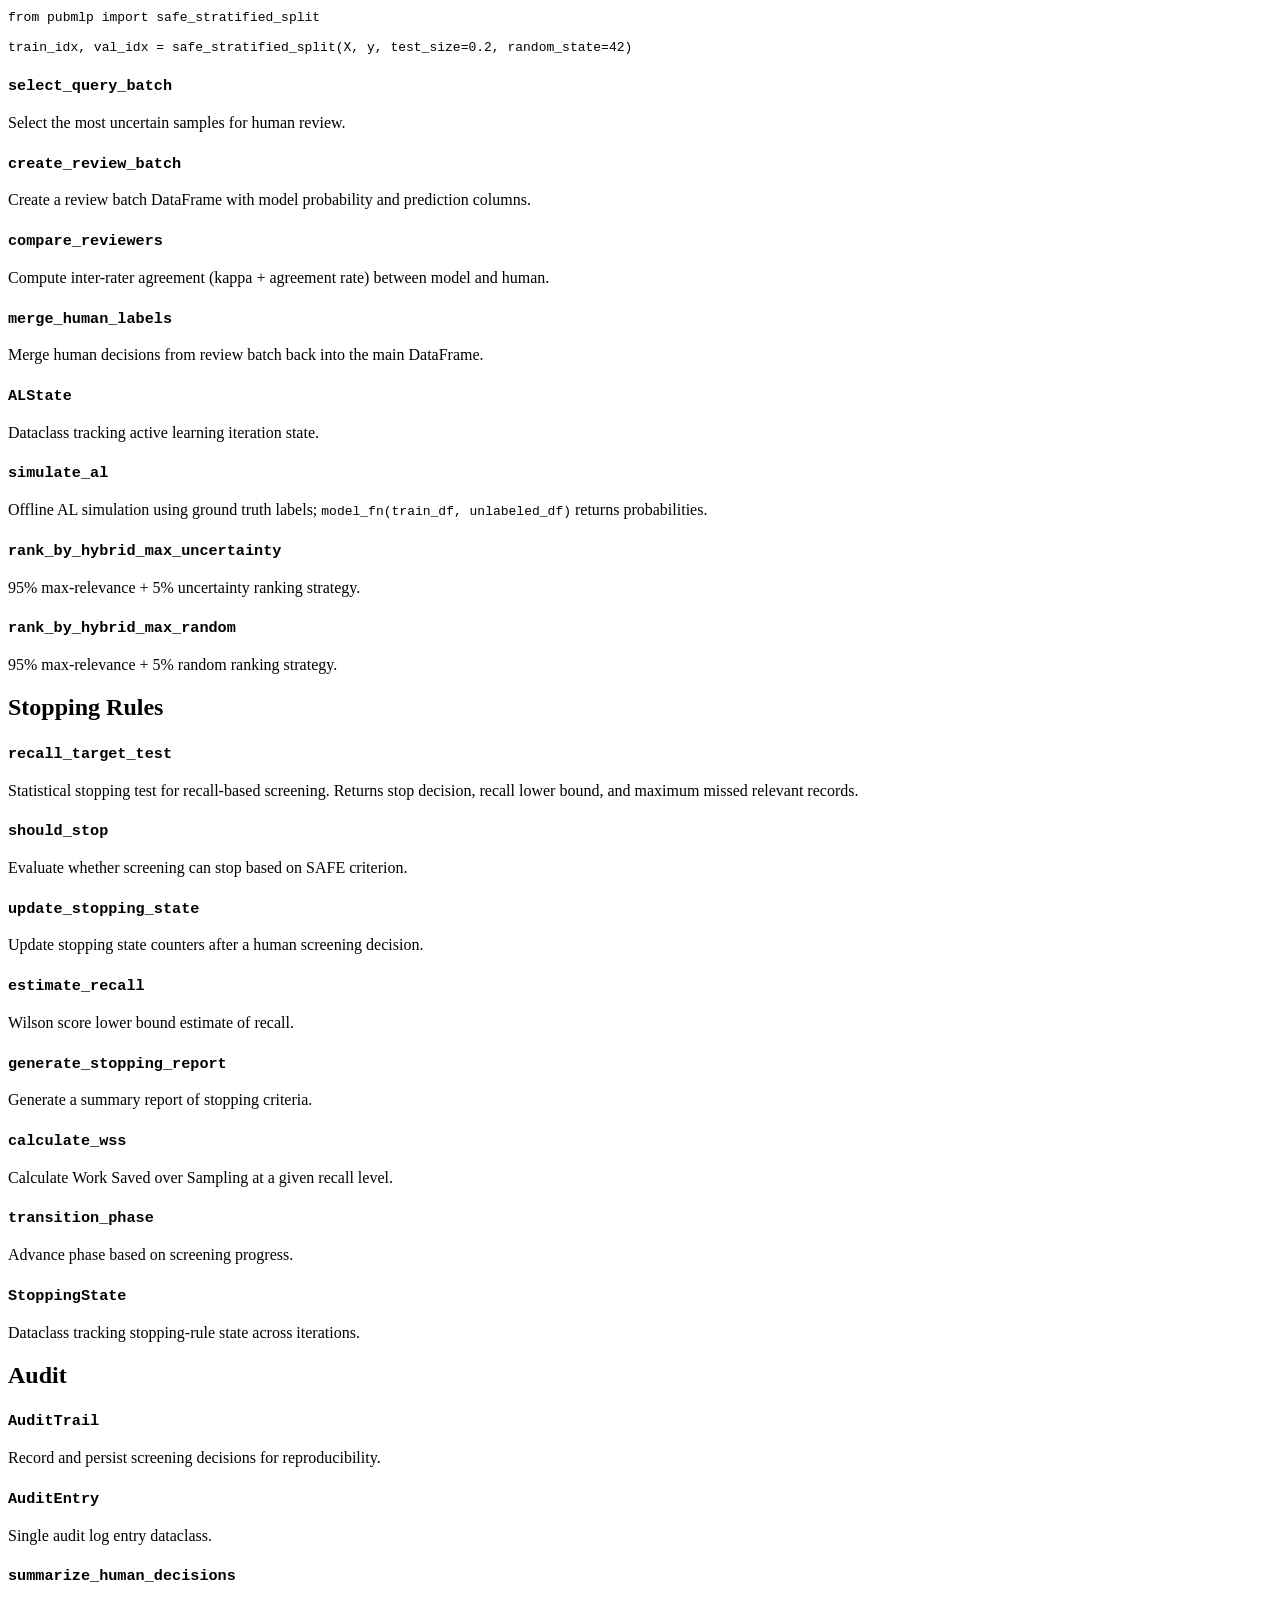
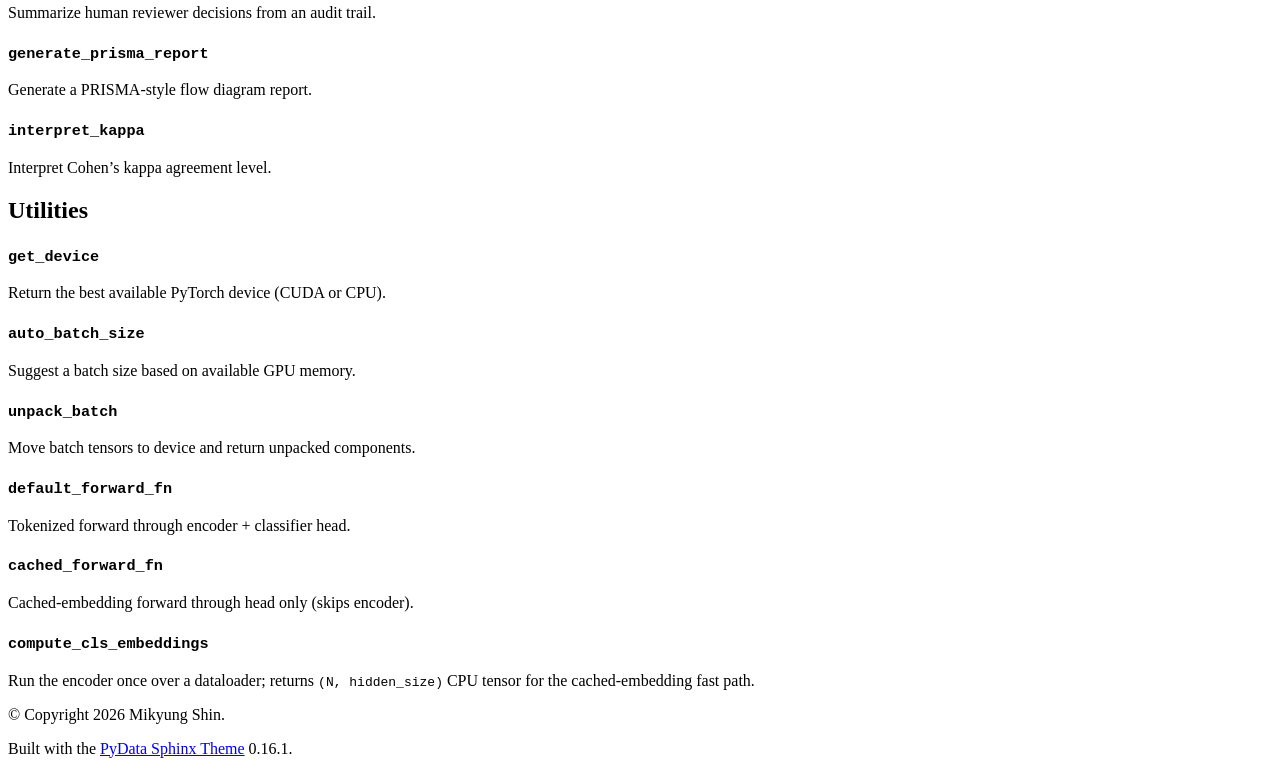
==== commit 7baad6e2: "Update 0.4.1" ====
--- a/docs/api.html
+++ b/docs/api.html
@@ -40,8 +40,8 @@
 <link rel="preload" as="script" href="_static/scripts/pydata-sphinx-theme.js?digest=8878045cc6db502f8baf" />
 
     <script src="_static/documentation_options.js?v=5929fcd5"></script>
-    <script src="_static/doctools.js?v=9bcbadda"></script>
-    <script src="_static/sphinx_highlight.js?v=dc90522c"></script>
+    <script src="_static/doctools.js?v=fd6eb6e6"></script>
+    <script src="_static/sphinx_highlight.js?v=6ffebe34"></script>
     <script>DOCUMENTATION_OPTIONS.pagename = 'api';</script>
     <link rel="index" title="Index" href="genindex.html" />
     <link rel="search" title="Search" href="search.html" />
@@ -351,6 +351,7 @@
 <li class="toc-h3 nav-item toc-entry"><a class="reference internal nav-link" href="#split-data"><code class="docutils literal notranslate"><span class="pre">split_data</span></code></a></li>
 <li class="toc-h3 nav-item toc-entry"><a class="reference internal nav-link" href="#fittedtransforms"><code class="docutils literal notranslate"><span class="pre">FittedTransforms</span></code></a></li>
 <li class="toc-h3 nav-item toc-entry"><a class="reference internal nav-link" href="#customdataset"><code class="docutils literal notranslate"><span class="pre">CustomDataset</span></code></a></li>
+<li class="toc-h3 nav-item toc-entry"><a class="reference internal nav-link" href="#cachedembeddingdataset"><code class="docutils literal notranslate"><span class="pre">CachedEmbeddingDataset</span></code></a></li>
 <li class="toc-h3 nav-item toc-entry"><a class="reference internal nav-link" href="#create-dataloader"><code class="docutils literal notranslate"><span class="pre">create_dataloader</span></code></a></li>
 <li class="toc-h3 nav-item toc-entry"><a class="reference internal nav-link" href="#collate-fn"><code class="docutils literal notranslate"><span class="pre">collate_fn</span></code></a></li>
 </ul>
@@ -369,6 +370,7 @@
 <li class="toc-h3 nav-item toc-entry"><a class="reference internal nav-link" href="#calculate-ndcg"><code class="docutils literal notranslate"><span class="pre">calculate_ndcg</span></code></a></li>
 <li class="toc-h3 nav-item toc-entry"><a class="reference internal nav-link" href="#cross-validate"><code class="docutils literal notranslate"><span class="pre">cross_validate</span></code></a></li>
 <li class="toc-h3 nav-item toc-entry"><a class="reference internal nav-link" href="#plot-results"><code class="docutils literal notranslate"><span class="pre">plot_results</span></code></a></li>
+<li class="toc-h3 nav-item toc-entry"><a class="reference internal nav-link" href="#plot-al-progress"><code class="docutils literal notranslate"><span class="pre">plot_al_progress</span></code></a></li>
 <li class="toc-h3 nav-item toc-entry"><a class="reference internal nav-link" href="#temperaturescaling"><code class="docutils literal notranslate"><span class="pre">TemperatureScaling</span></code></a></li>
 <li class="toc-h3 nav-item toc-entry"><a class="reference internal nav-link" href="#calibrate-model"><code class="docutils literal notranslate"><span class="pre">calibrate_model</span></code></a></li>
 <li class="toc-h3 nav-item toc-entry"><a class="reference internal nav-link" href="#collect-logits"><code class="docutils literal notranslate"><span class="pre">collect_logits</span></code></a></li>
@@ -433,6 +435,9 @@
 <li class="toc-h3 nav-item toc-entry"><a class="reference internal nav-link" href="#get-device"><code class="docutils literal notranslate"><span class="pre">get_device</span></code></a></li>
 <li class="toc-h3 nav-item toc-entry"><a class="reference internal nav-link" href="#auto-batch-size"><code class="docutils literal notranslate"><span class="pre">auto_batch_size</span></code></a></li>
 <li class="toc-h3 nav-item toc-entry"><a class="reference internal nav-link" href="#unpack-batch"><code class="docutils literal notranslate"><span class="pre">unpack_batch</span></code></a></li>
+<li class="toc-h3 nav-item toc-entry"><a class="reference internal nav-link" href="#default-forward-fn"><code class="docutils literal notranslate"><span class="pre">default_forward_fn</span></code></a></li>
+<li class="toc-h3 nav-item toc-entry"><a class="reference internal nav-link" href="#cached-forward-fn"><code class="docutils literal notranslate"><span class="pre">cached_forward_fn</span></code></a></li>
+<li class="toc-h3 nav-item toc-entry"><a class="reference internal nav-link" href="#compute-cls-embeddings"><code class="docutils literal notranslate"><span class="pre">compute_cls_embeddings</span></code></a></li>
 </ul>
 </li>
 </ul>
@@ -779,6 +784,10 @@
 <h3><code class="docutils literal notranslate"><span class="pre">CustomDataset</span></code><a class="headerlink" href="#customdataset" title="Link to this heading">#</a></h3>
 <p>Dataset holding tokenized text, categorical/numeric features, and labels.</p>
 </section>
+<section id="cachedembeddingdataset">
+<h3><code class="docutils literal notranslate"><span class="pre">CachedEmbeddingDataset</span></code><a class="headerlink" href="#cachedembeddingdataset" title="Link to this heading">#</a></h3>
+<p>Dataset of precomputed sentence embeddings + tabular features (cached-embedding fast path).</p>
+</section>
 <section id="create-dataloader">
 <h3><code class="docutils literal notranslate"><span class="pre">create_dataloader</span></code><a class="headerlink" href="#create-dataloader" title="Link to this heading">#</a></h3>
 <p>Create DataLoader with custom collate function.</p>
@@ -849,6 +858,10 @@
 <h3><code class="docutils literal notranslate"><span class="pre">plot_results</span></code><a class="headerlink" href="#plot-results" title="Link to this heading">#</a></h3>
 <p>Plot training/validation loss and accuracy curves.</p>
 </section>
+<section id="plot-al-progress">
+<h3><code class="docutils literal notranslate"><span class="pre">plot_al_progress</span></code><a class="headerlink" href="#plot-al-progress" title="Link to this heading">#</a></h3>
+<p>Plot active learning learning curve (Macro F1 vs labeled instances), with optional per-criterion overlays.</p>
+</section>
 <section id="temperaturescaling">
 <h3><code class="docutils literal notranslate"><span class="pre">TemperatureScaling</span></code><a class="headerlink" href="#temperaturescaling" title="Link to this heading">#</a></h3>
 <p>Post-hoc temperature scaling for model calibration.</p>
@@ -1090,6 +1103,18 @@
 <section id="unpack-batch">
 <h3><code class="docutils literal notranslate"><span class="pre">unpack_batch</span></code><a class="headerlink" href="#unpack-batch" title="Link to this heading">#</a></h3>
 <p>Move batch tensors to device and return unpacked components.</p>
+</section>
+<section id="default-forward-fn">
+<h3><code class="docutils literal notranslate"><span class="pre">default_forward_fn</span></code><a class="headerlink" href="#default-forward-fn" title="Link to this heading">#</a></h3>
+<p>Tokenized forward through encoder + classifier head.</p>
+</section>
+<section id="cached-forward-fn">
+<h3><code class="docutils literal notranslate"><span class="pre">cached_forward_fn</span></code><a class="headerlink" href="#cached-forward-fn" title="Link to this heading">#</a></h3>
+<p>Cached-embedding forward through head only (skips encoder).</p>
+</section>
+<section id="compute-cls-embeddings">
+<h3><code class="docutils literal notranslate"><span class="pre">compute_cls_embeddings</span></code><a class="headerlink" href="#compute-cls-embeddings" title="Link to this heading">#</a></h3>
+<p>Run the encoder once over a dataloader; returns <code class="docutils literal notranslate"><span class="pre">(N,</span> <span class="pre">hidden_size)</span></code> CPU tensor for the cached-embedding fast path.</p>
 </section>
 </section>
 </section>
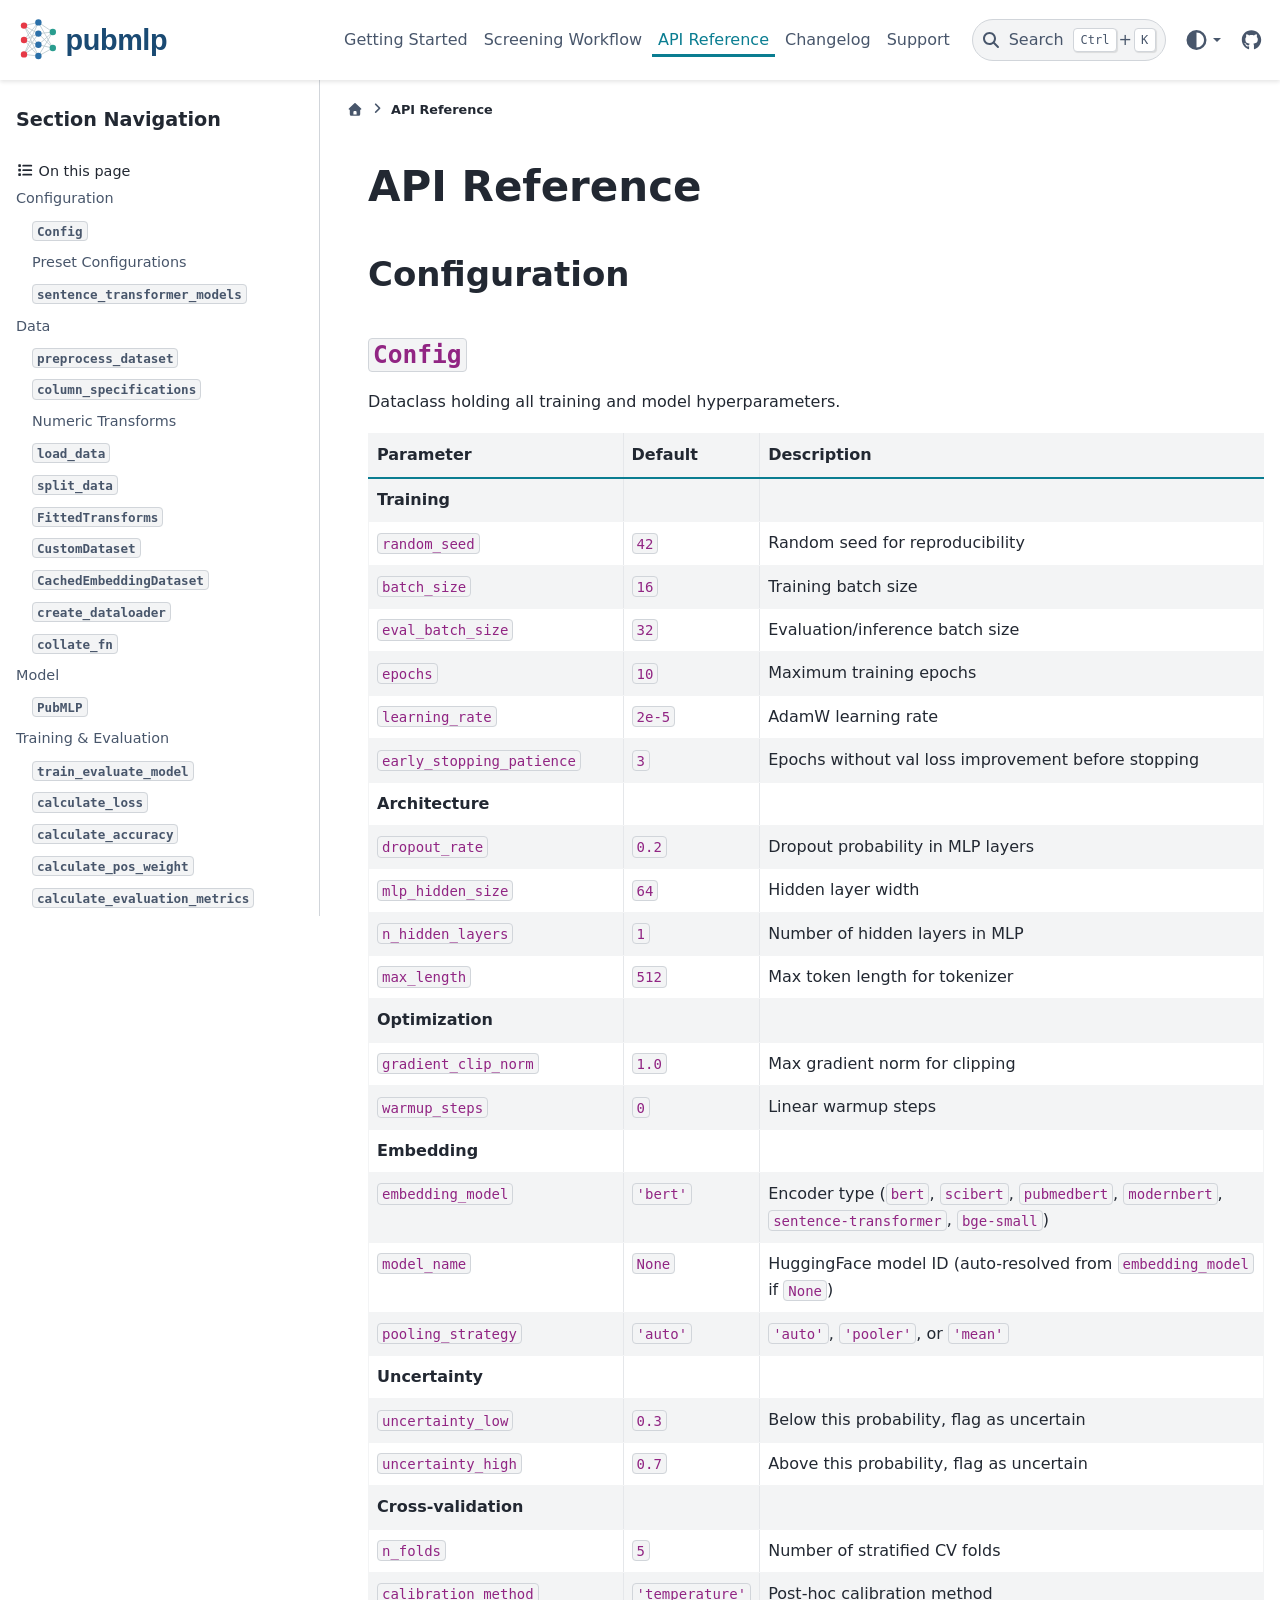
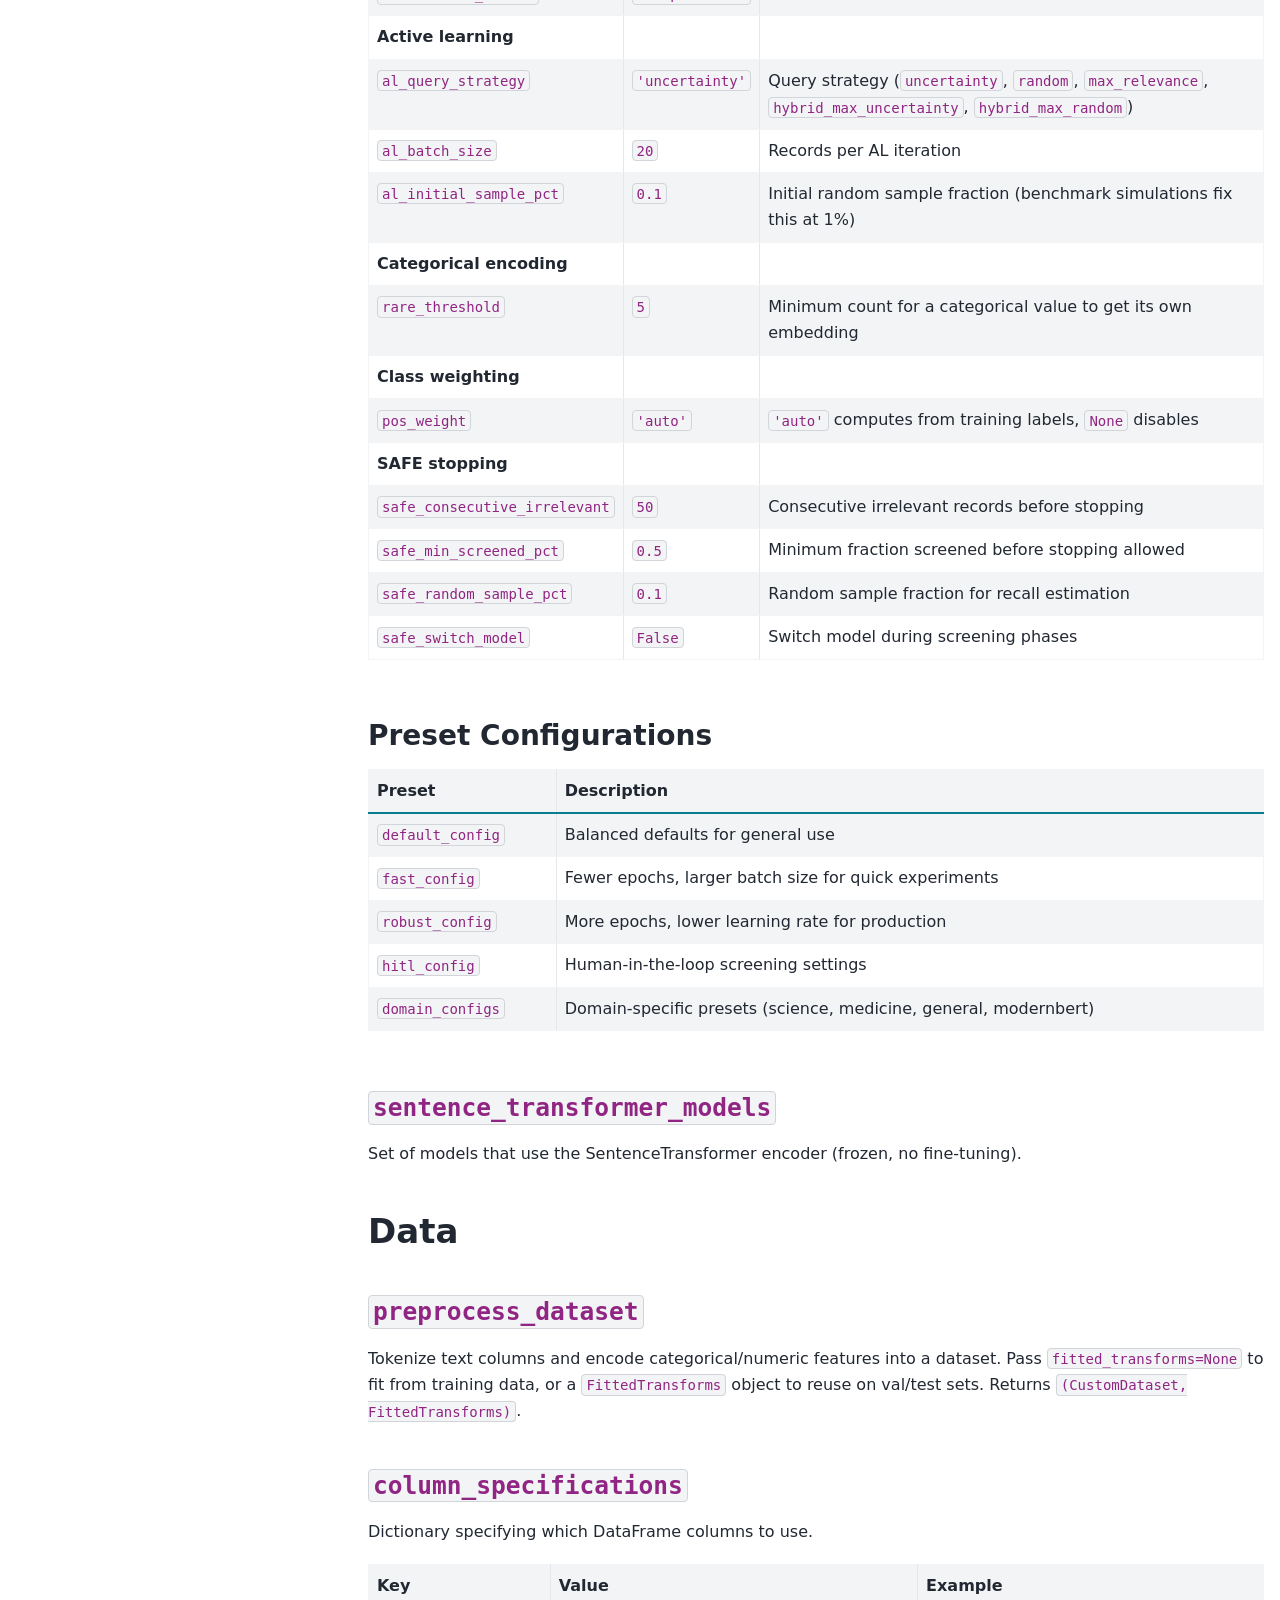
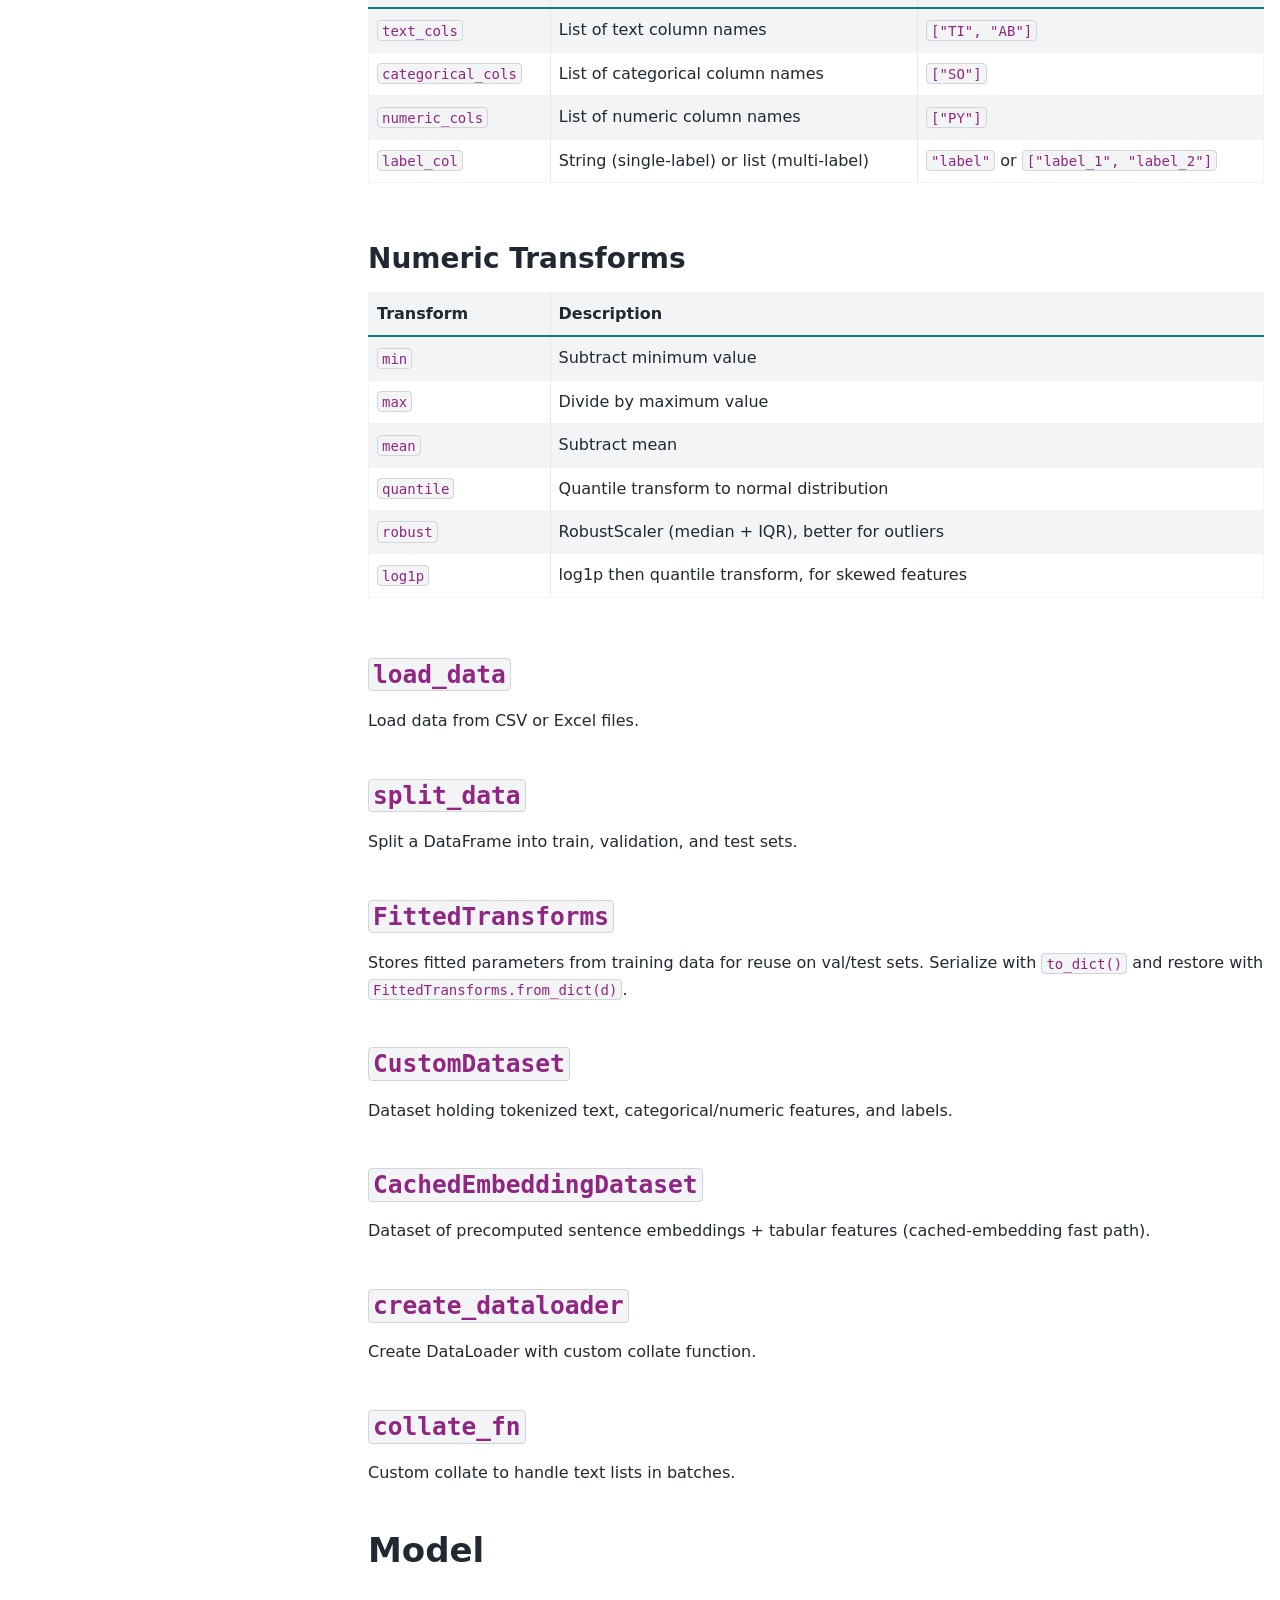
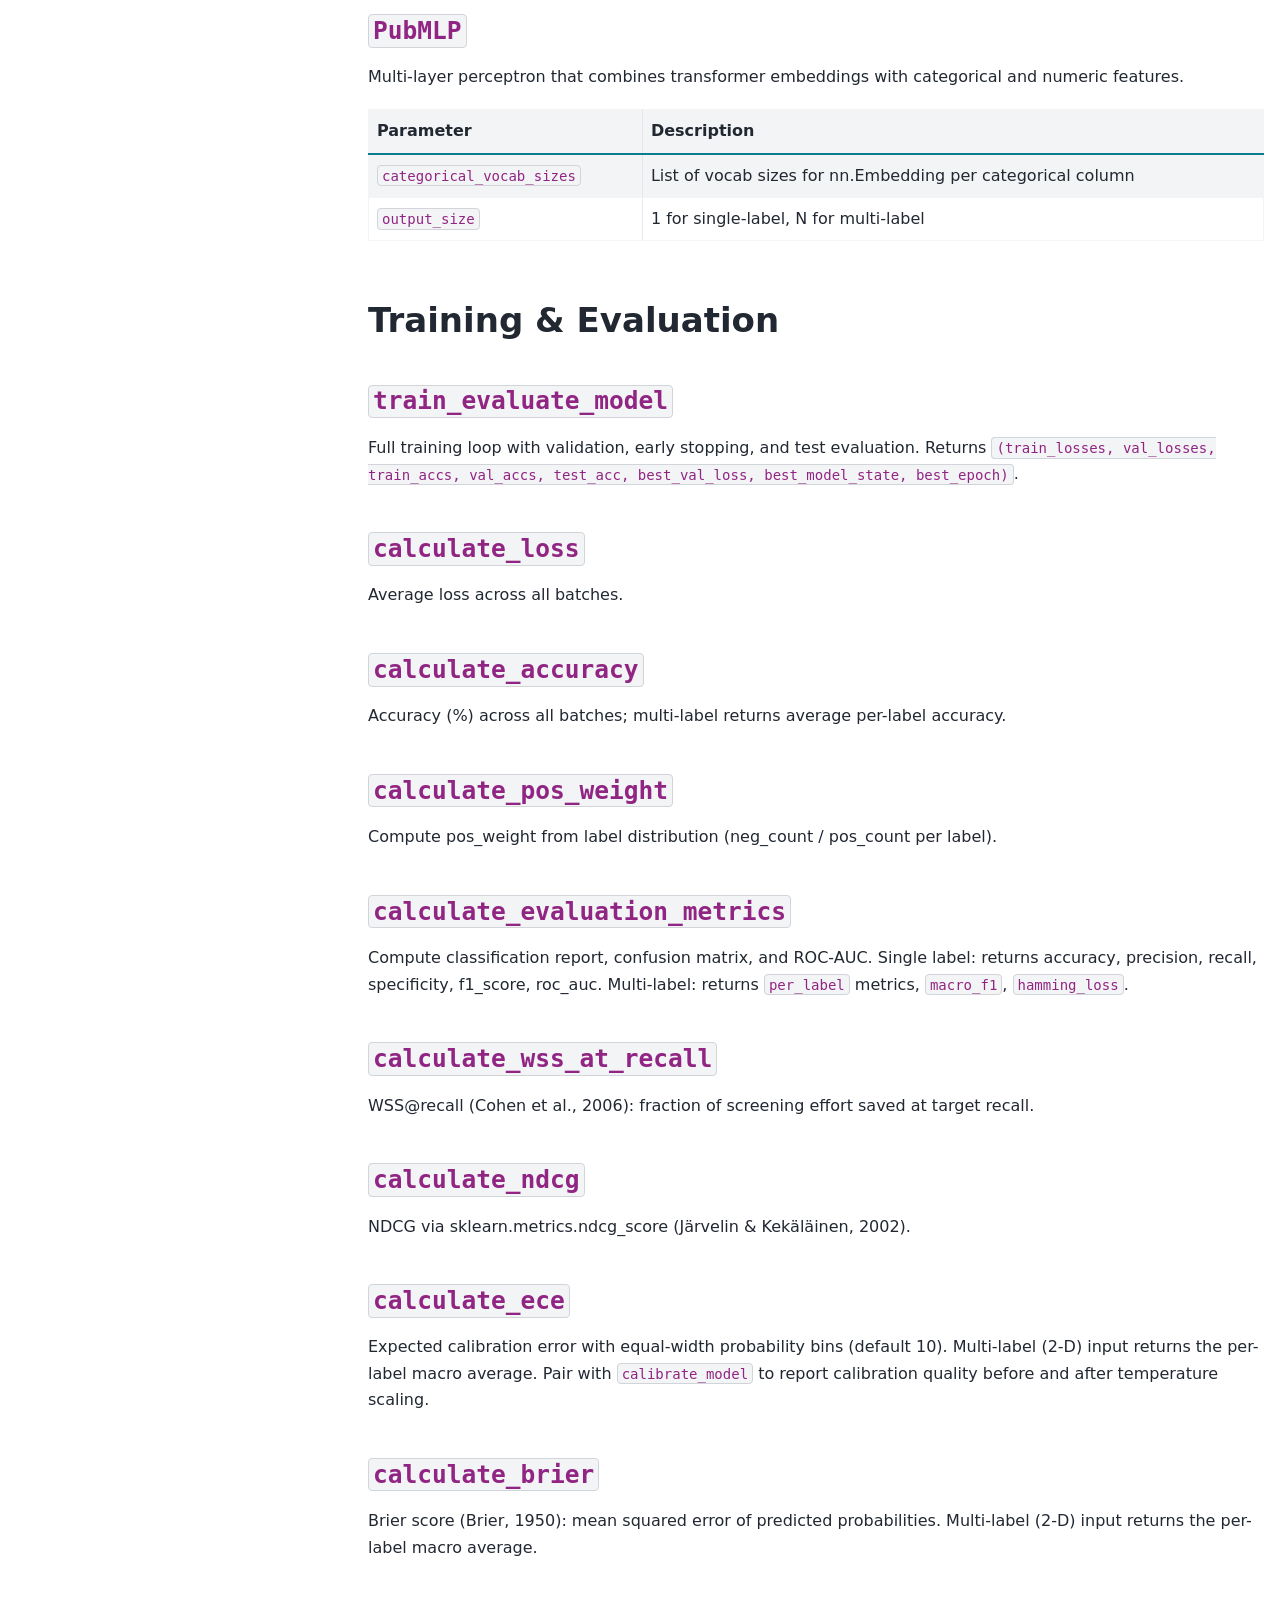
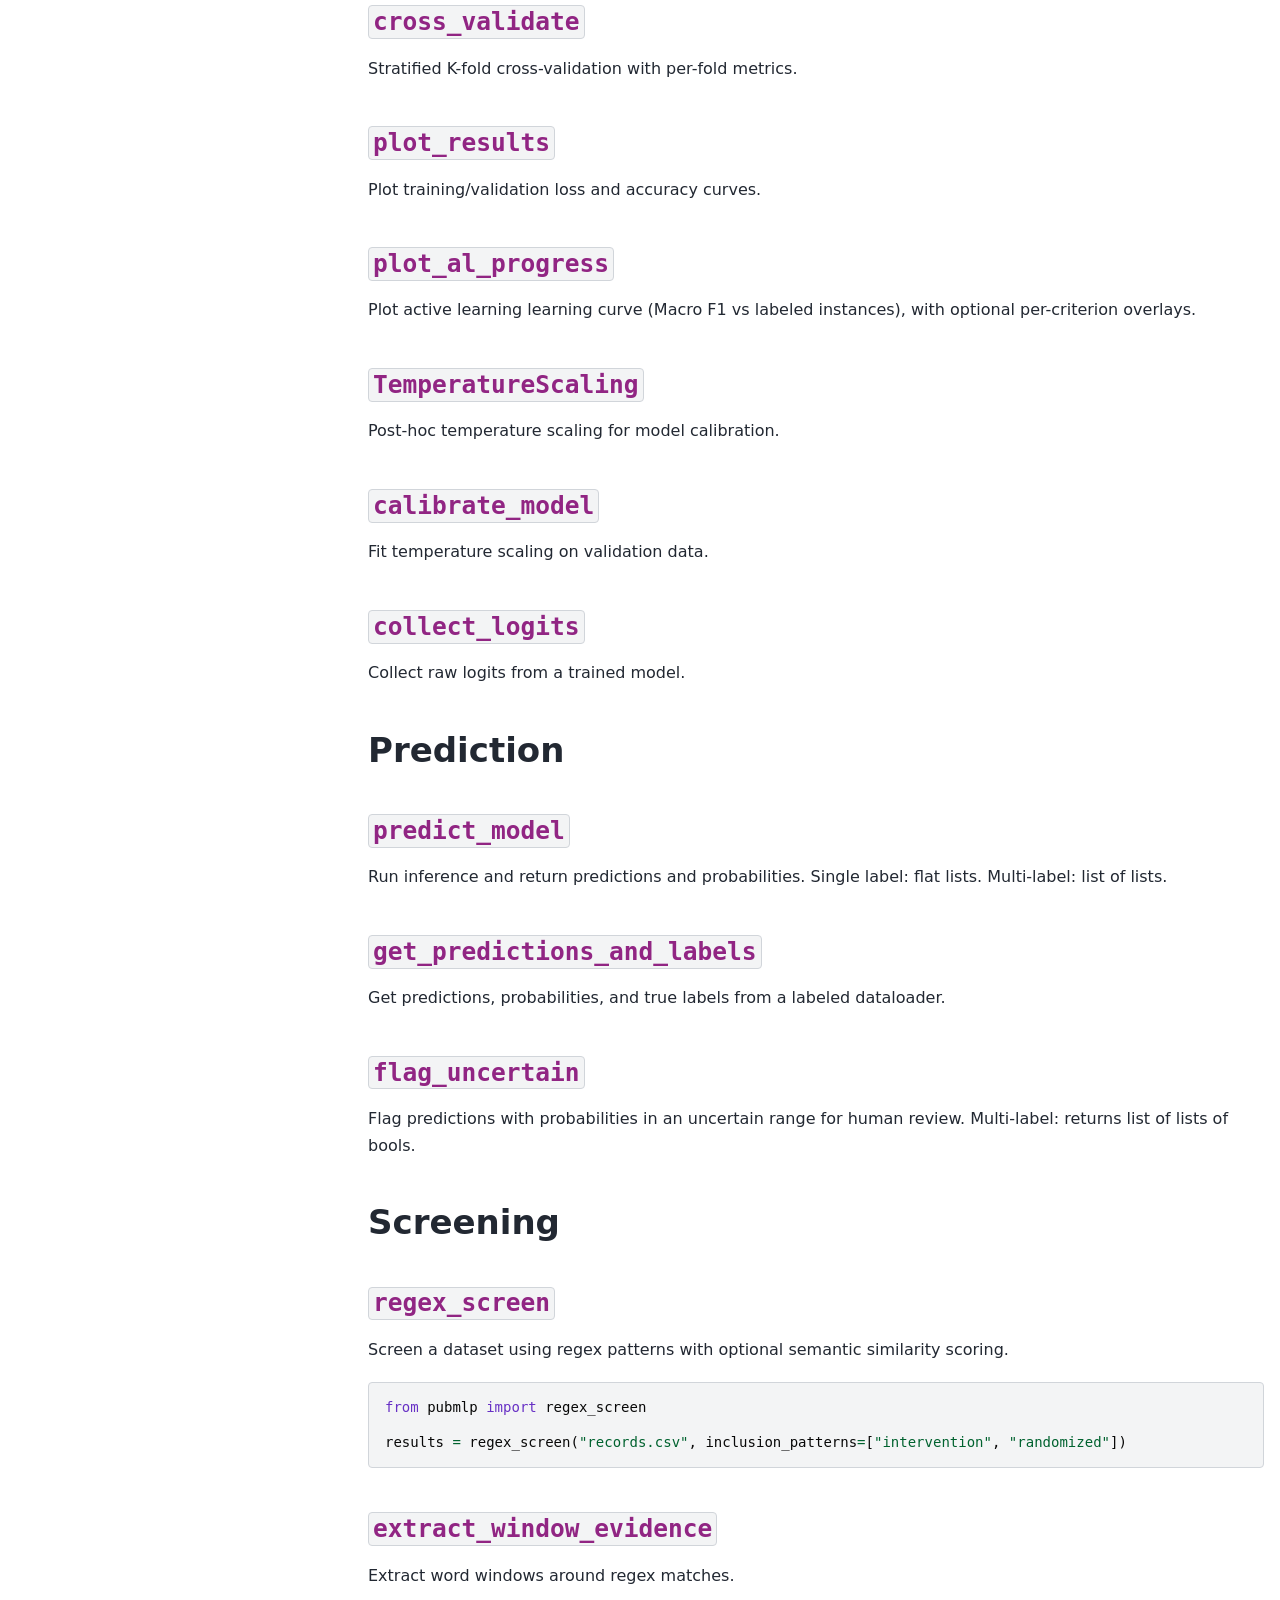
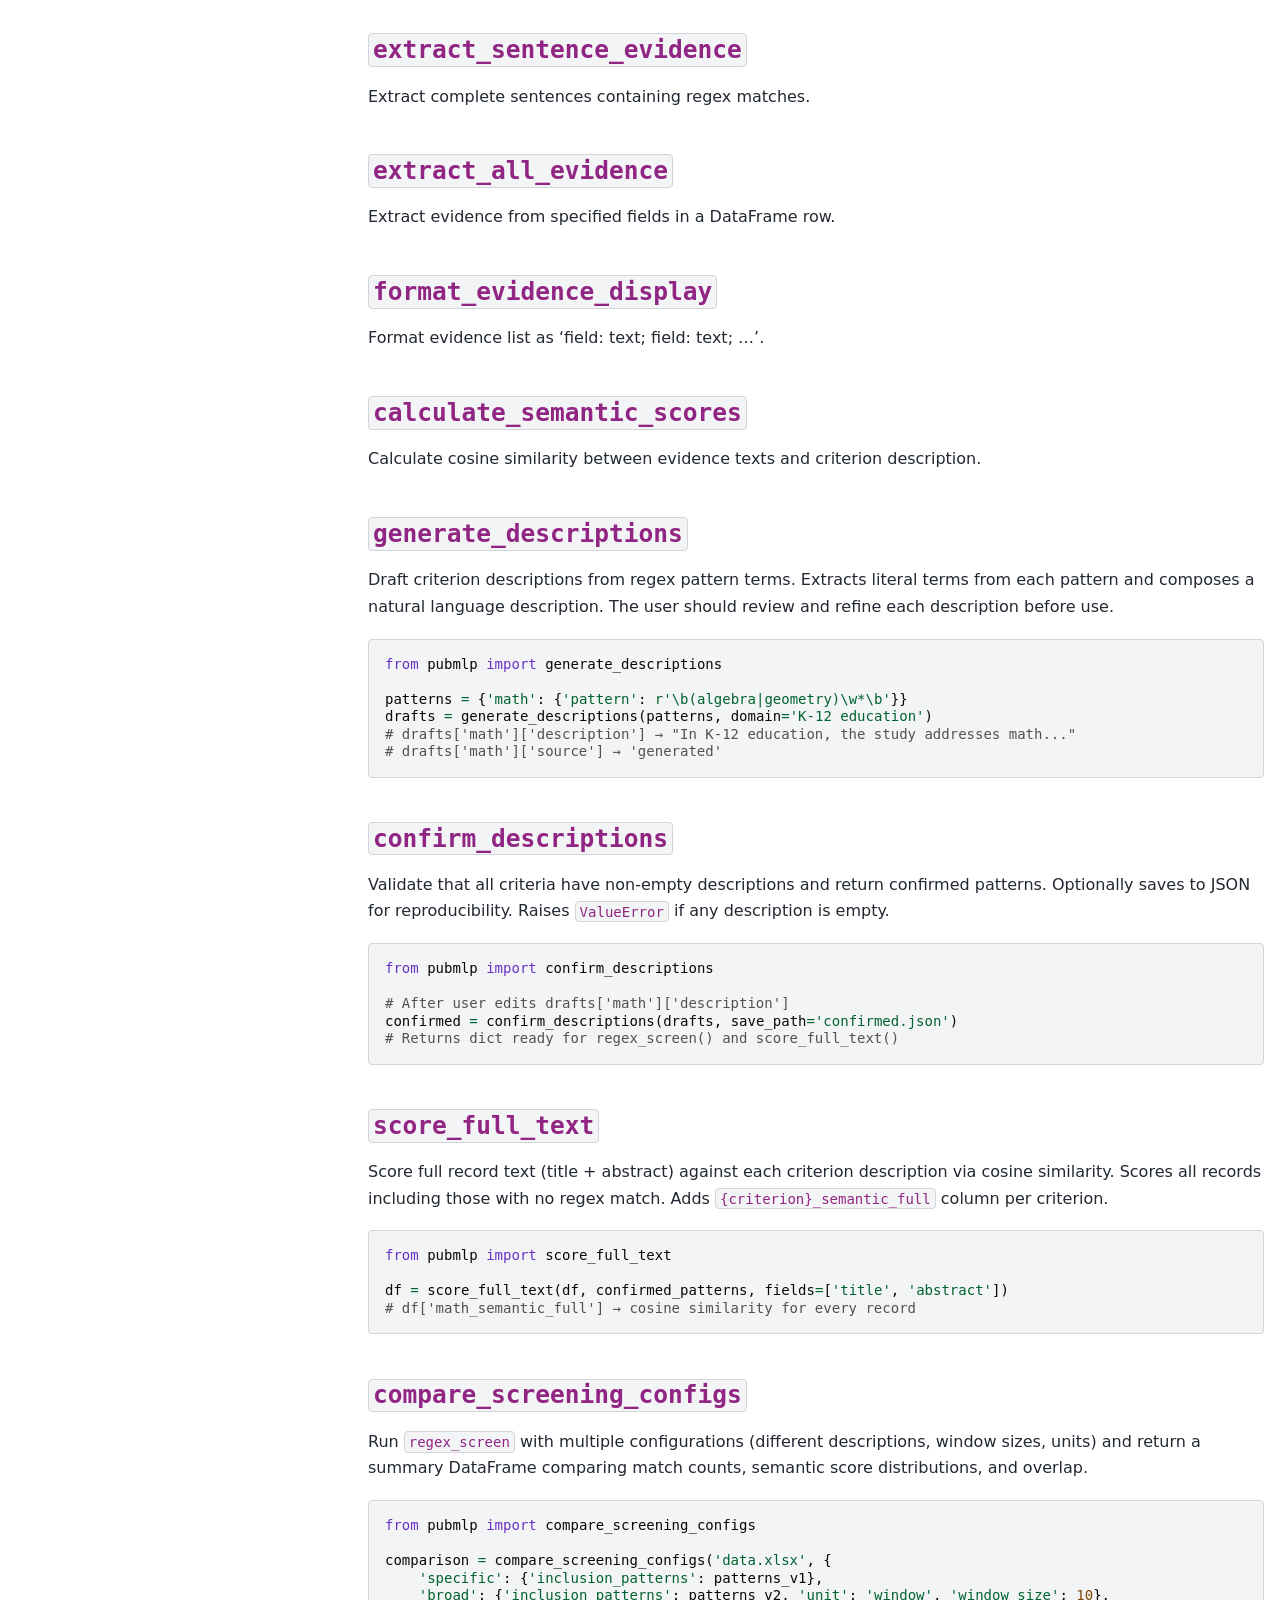
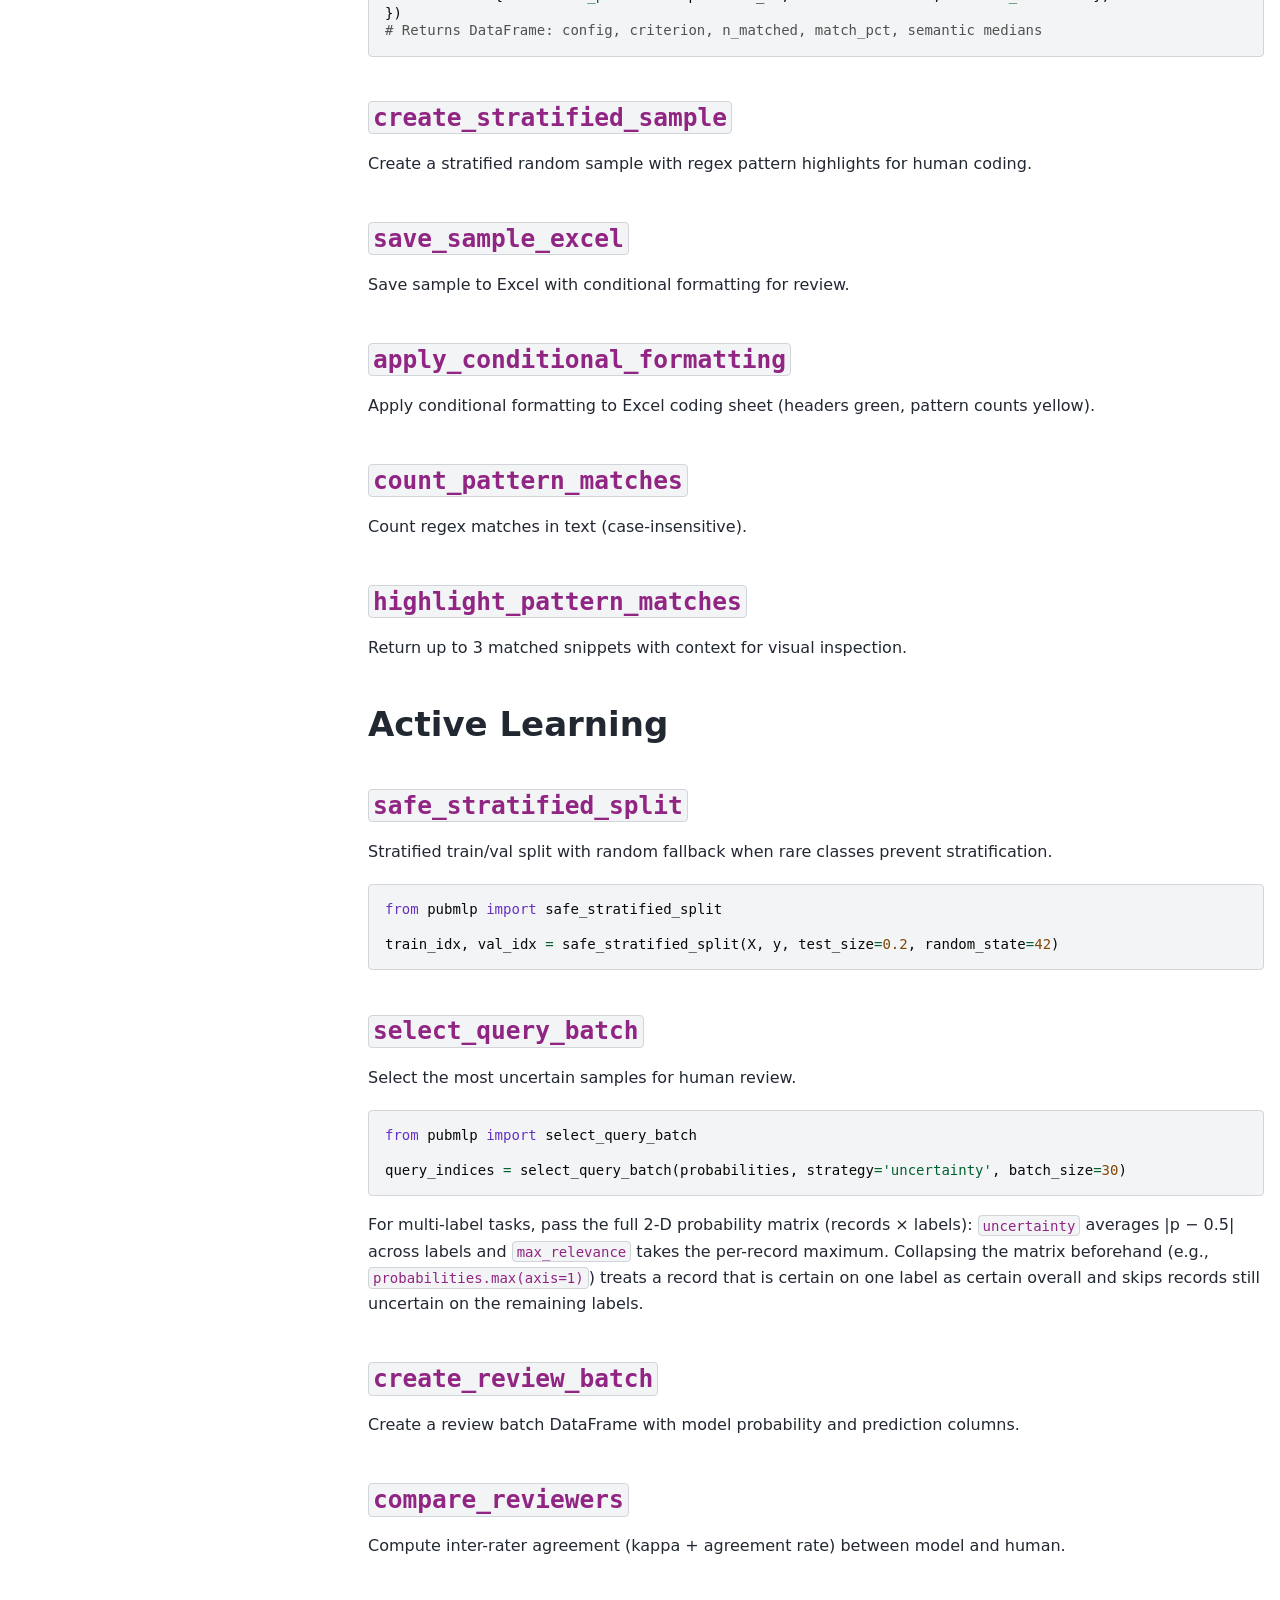
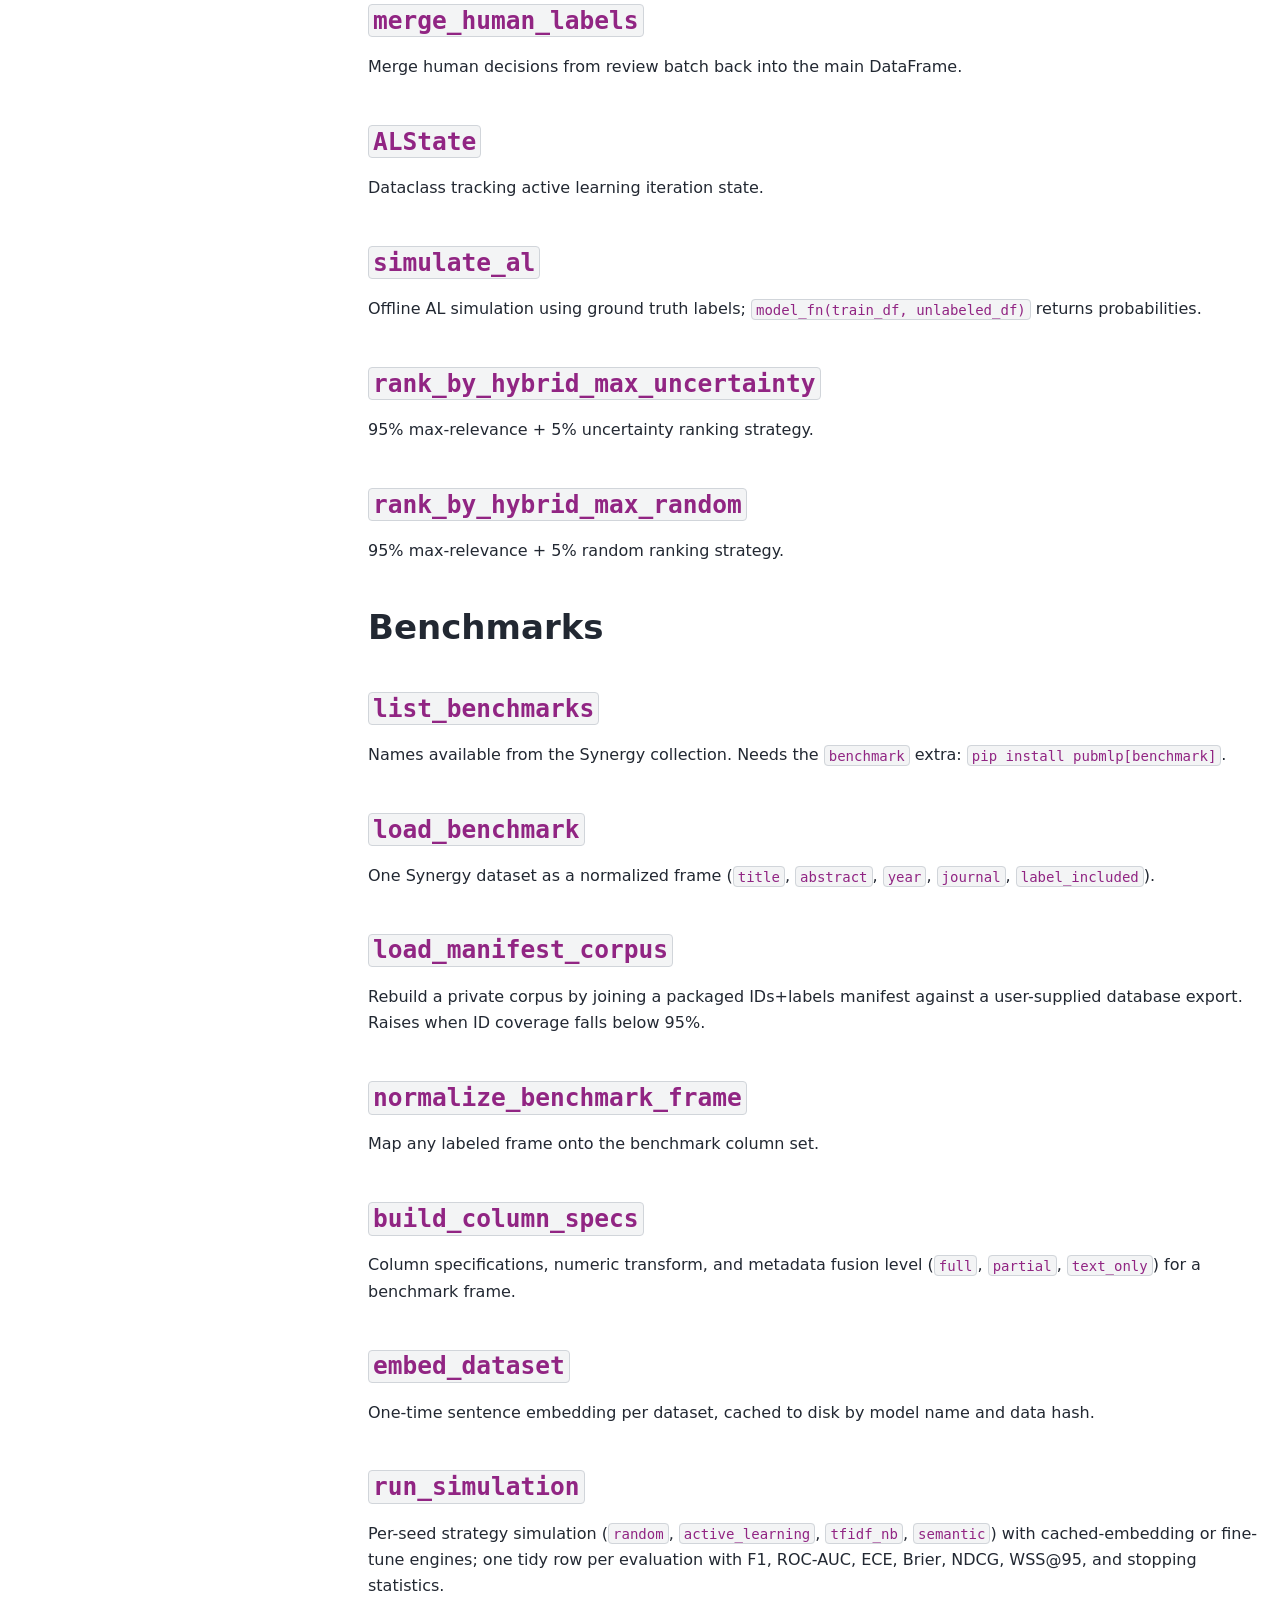
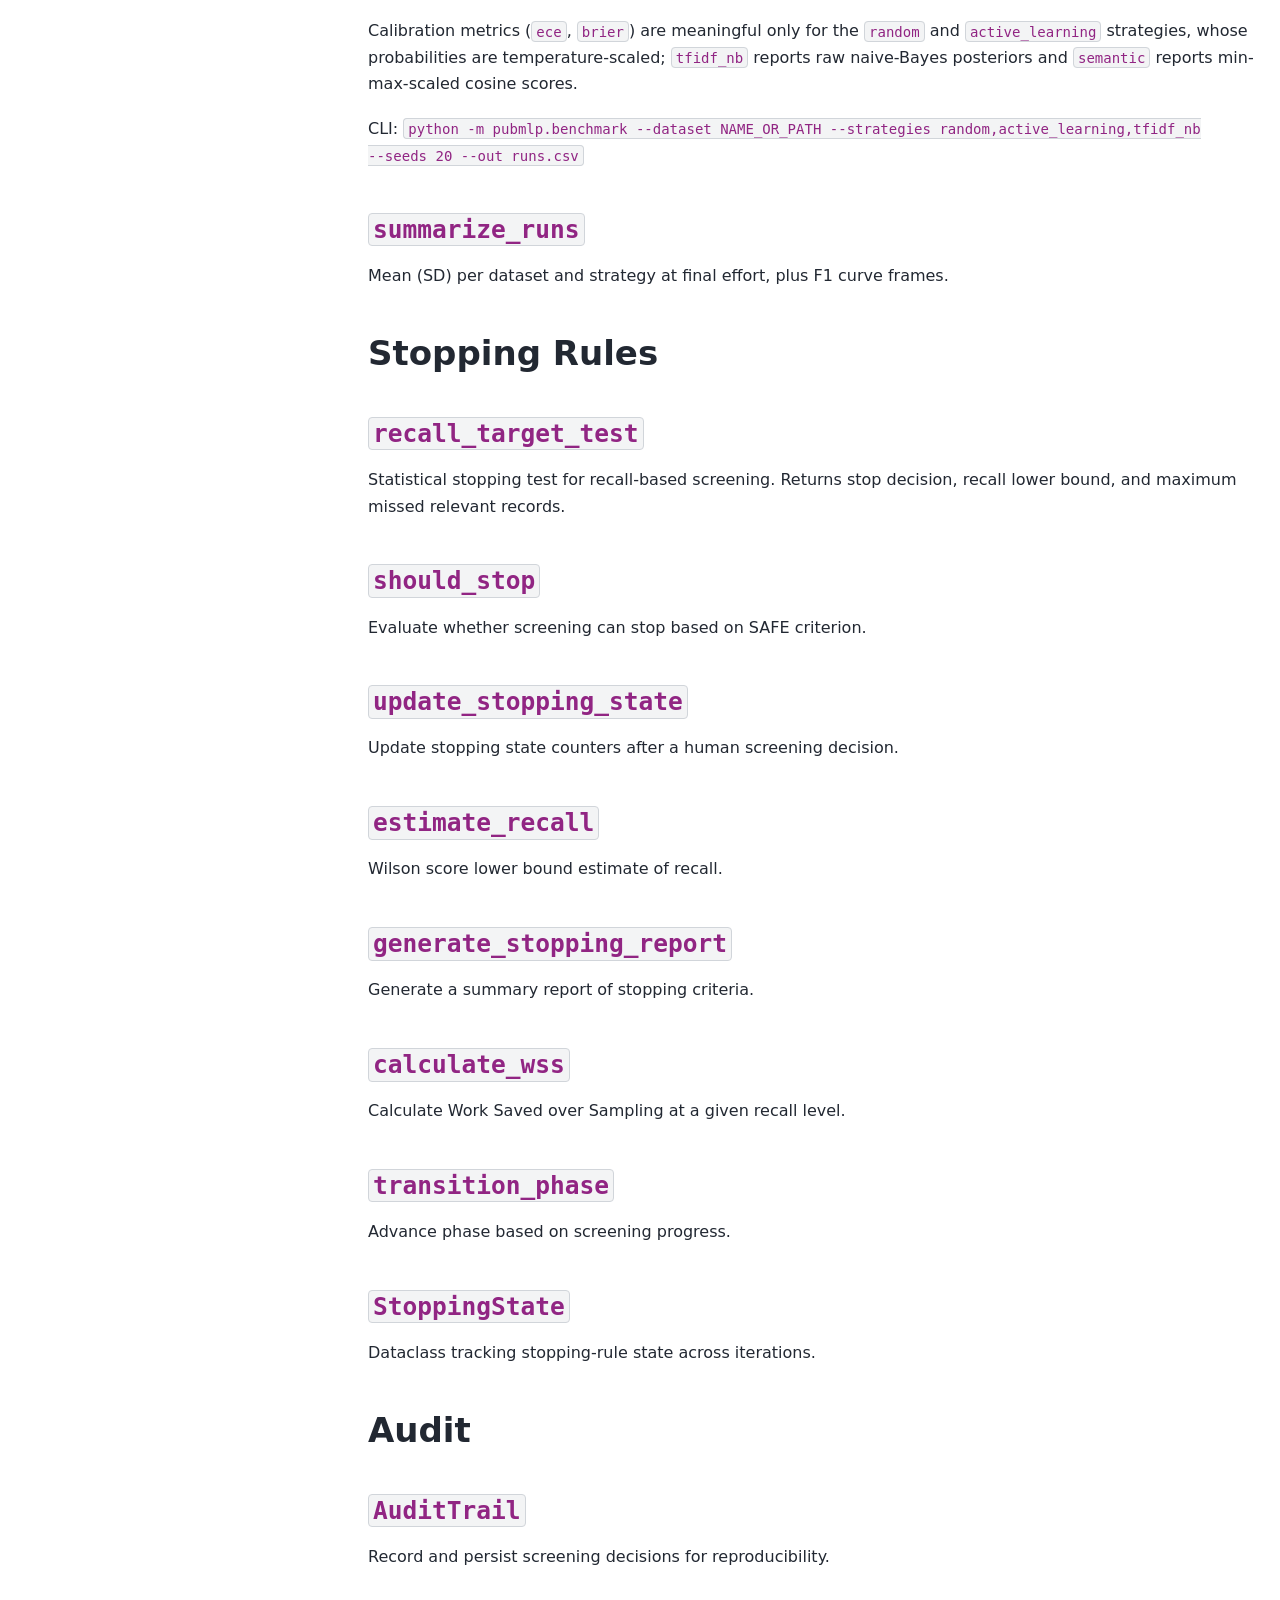
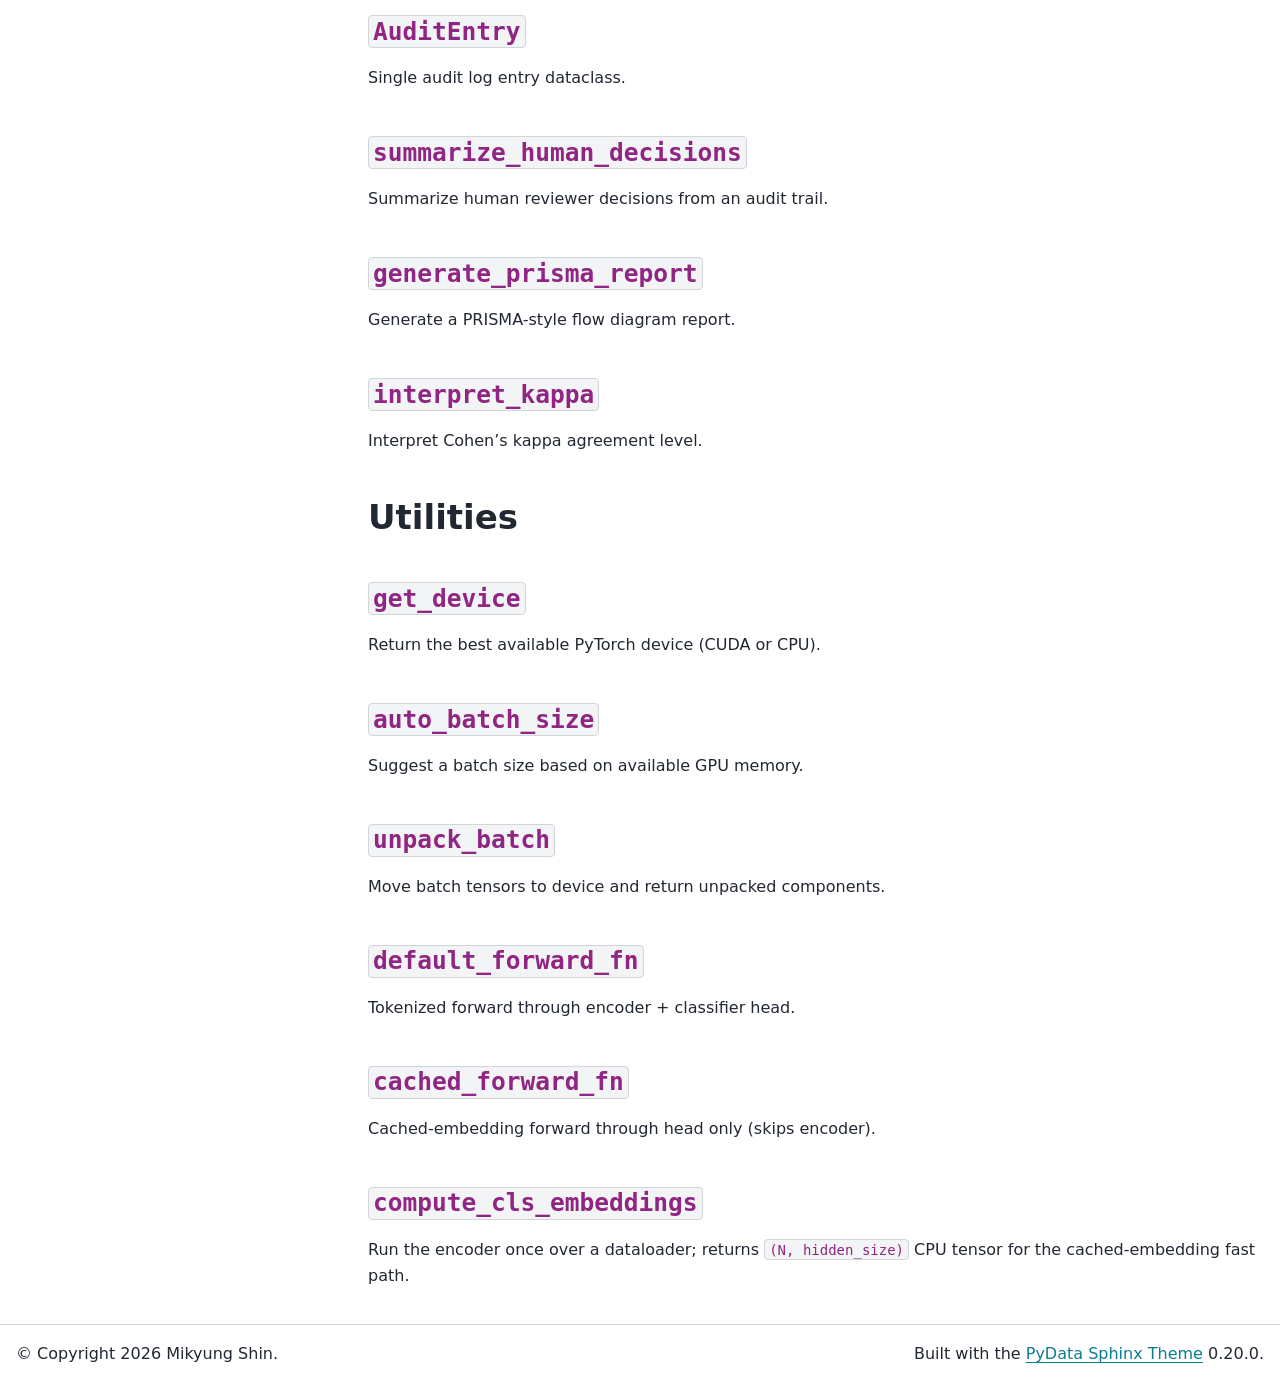
==== commit b7e54bcc: "v 0.5.0" ====
--- a/docs/api.html
+++ b/docs/api.html
@@ -27,22 +27,23 @@
   </noscript>
   
   <!-- Loaded before other Sphinx assets -->
-  <link href="_static/styles/theme.css?digest=8878045cc6db502f8baf" rel="stylesheet" />
-<link href="_static/styles/pydata-sphinx-theme.css?digest=8878045cc6db502f8baf" rel="stylesheet" />
+  <link href="_static/styles/theme.css?digest=90905a2f556bf617f1a9" rel="stylesheet" />
+<link href="_static/styles/pydata-sphinx-theme.css?digest=90905a2f556bf617f1a9" rel="stylesheet" />
 
     <link rel="stylesheet" type="text/css" href="_static/pygments.css?v=8f2a1f02" />
     <link rel="stylesheet" type="text/css" href="_static/custom.css?v=bf69dc6d" />
   
   <!-- So that users can add custom icons -->
-  <script src="_static/scripts/fontawesome.js?digest=8878045cc6db502f8baf"></script>
+  <script defer src="_static/scripts/fontawesome.js?digest=90905a2f556bf617f1a9"></script>
   <!-- Pre-loaded scripts that we'll load fully later -->
-  <link rel="preload" as="script" href="_static/scripts/bootstrap.js?digest=8878045cc6db502f8baf" />
-<link rel="preload" as="script" href="_static/scripts/pydata-sphinx-theme.js?digest=8878045cc6db502f8baf" />
+  <link rel="preload" as="script" href="_static/scripts/bootstrap.js?digest=90905a2f556bf617f1a9" />
+<link rel="preload" as="script" href="_static/scripts/pydata-sphinx-theme.js?digest=90905a2f556bf617f1a9" />
 
     <script src="_static/documentation_options.js?v=5929fcd5"></script>
-    <script src="_static/doctools.js?v=fd6eb6e6"></script>
-    <script src="_static/sphinx_highlight.js?v=6ffebe34"></script>
+    <script src="_static/doctools.js?v=9bcbadda"></script>
+    <script src="_static/sphinx_highlight.js?v=dc90522c"></script>
     <script>DOCUMENTATION_OPTIONS.pagename = 'api';</script>
+    <script>DOCUMENTATION_OPTIONS.search_as_you_type = false;</script>
     <link rel="index" title="Index" href="genindex.html" />
     <link rel="search" title="Search" href="search.html" />
     <link rel="next" title="Changelog" href="changelog.html" />
@@ -50,20 +51,26 @@
   <meta name="viewport" content="width=device-width, initial-scale=1"/>
   <meta name="docsearch:language" content="en"/>
   <meta name="docsearch:version" content="" />
+  
+    
+    <script src="_static/searchtools.js"></script>
+    <script src="_static/language_data.js"></script>
+    <script src="searchindex.js"></script>
+  
   </head>
-  
-  
-  <body data-bs-spy="scroll" data-bs-target=".bd-toc-nav" data-offset="180" data-bs-root-margin="0px 0px -60%" data-default-mode="">
-
+  <body data-default-mode="">
   
   
   <div id="pst-skip-link" class="skip-link d-print-none"><a href="#main-content">Skip to main content</a></div>
+
   
   <div id="pst-scroll-pixel-helper"></div>
   
   <button type="button" class="btn rounded-pill" id="pst-back-to-top">
     <i class="fa-solid fa-arrow-up"></i>Back to top</button>
-
+  
+  
+  
   
   <dialog id="pst-search-dialog">
     
@@ -89,7 +96,7 @@
 </div>
 
   
-    <header class="bd-header navbar navbar-expand-lg bd-navbar d-print-none">
+    <header id="pst-header" class="bd-header navbar navbar-expand-lg bd-navbar d-print-none">
 <div class="bd-header__inner bd-page-width">
   <button class="pst-navbar-icon sidebar-toggle primary-toggle" aria-label="Site navigation">
     <span class="fa-solid fa-bars"></span>
@@ -186,11 +193,18 @@
       
         <div class="navbar-item">
 
-<button class="btn btn-sm nav-link pst-navbar-icon theme-switch-button pst-js-only" aria-label="Color mode" data-bs-title="Color mode"  data-bs-placement="bottom" data-bs-toggle="tooltip">
-  <i class="theme-switch fa-solid fa-sun                fa-lg" data-mode="light" title="Light"></i>
-  <i class="theme-switch fa-solid fa-moon               fa-lg" data-mode="dark"  title="Dark"></i>
-  <i class="theme-switch fa-solid fa-circle-half-stroke fa-lg" data-mode="auto"  title="System Settings"></i>
-</button></div>
+<div class="theme-switch-container dropdown pst-js-only" data-bs-toggle="tooltip" data-bs-placement="bottom" title="Color mode">
+  <button class="btn btn-sm nav-link pst-navbar-icon theme-switch-button dropdown-toggle" aria-label="Color mode" data-bs-toggle="dropdown">
+    <i class="theme-switch fa-solid fa-sun fa-lg fa-fw" data-mode="light" title="Light"></i>
+    <i class="theme-switch fa-solid fa-moon fa-lg fa-fw" data-mode="dark" title="Dark"></i>
+    <i class="theme-switch fa-solid fa-circle-half-stroke fa-lg fa-fw" data-mode="auto" title="System Settings"></i>
+  </button>
+  <ul class="dropdown-menu dropdown-menu-end">
+    <li><button class="dropdown-item d-flex align-items-center theme-change-button" data-mode="auto"><i class="fa-solid fa-circle-half-stroke fa-lg fa-fw me-1"></i>System Settings</button></li>
+    <li><button class="dropdown-item d-flex align-items-center theme-change-button" data-mode="light"><i class="fa-solid fa-sun fa-lg fa-fw me-1"></i>Light</button></li>
+    <li><button class="dropdown-item d-flex align-items-center theme-change-button" data-mode="dark"><i class="fa-solid fa-moon fa-lg fa-fw me-1"></i>Dark</button></li>
+  </ul>
+</div></div>
       
         <div class="navbar-item"><ul class="navbar-icon-links"
     aria-label="Icon Links">
@@ -203,8 +217,7 @@
           
           
           
-          <a href="https://github.com/mshin77/pubmlp" title="GitHub" class="nav-link pst-navbar-icon" rel="noopener" target="_blank" data-bs-toggle="tooltip" data-bs-placement="bottom"><i class="fa-brands fa-github fa-lg" aria-hidden="true"></i>
-            <span class="sr-only">GitHub</span></a>
+          <a href="https://github.com/mshin77/pubmlp" title="GitHub" class="nav-link pst-navbar-icon" rel="noopener" target="_blank" data-bs-toggle="tooltip" data-bs-placement="bottom"><i class="fa-brands fa-github fa-lg" aria-hidden="true"></i><span class="visually-hidden">GitHub</span></a>
         </li>
 </ul></div>
       
@@ -296,11 +309,18 @@
         
           <div class="navbar-item">
 
-<button class="btn btn-sm nav-link pst-navbar-icon theme-switch-button pst-js-only" aria-label="Color mode" data-bs-title="Color mode"  data-bs-placement="bottom" data-bs-toggle="tooltip">
-  <i class="theme-switch fa-solid fa-sun                fa-lg" data-mode="light" title="Light"></i>
-  <i class="theme-switch fa-solid fa-moon               fa-lg" data-mode="dark"  title="Dark"></i>
-  <i class="theme-switch fa-solid fa-circle-half-stroke fa-lg" data-mode="auto"  title="System Settings"></i>
-</button></div>
+<div class="theme-switch-container dropdown pst-js-only" data-bs-toggle="tooltip" data-bs-placement="bottom" title="Color mode">
+  <button class="btn btn-sm nav-link pst-navbar-icon theme-switch-button dropdown-toggle" aria-label="Color mode" data-bs-toggle="dropdown">
+    <i class="theme-switch fa-solid fa-sun fa-lg fa-fw" data-mode="light" title="Light"></i>
+    <i class="theme-switch fa-solid fa-moon fa-lg fa-fw" data-mode="dark" title="Dark"></i>
+    <i class="theme-switch fa-solid fa-circle-half-stroke fa-lg fa-fw" data-mode="auto" title="System Settings"></i>
+  </button>
+  <ul class="dropdown-menu dropdown-menu-end">
+    <li><button class="dropdown-item d-flex align-items-center theme-change-button" data-mode="auto"><i class="fa-solid fa-circle-half-stroke fa-lg fa-fw me-1"></i>System Settings</button></li>
+    <li><button class="dropdown-item d-flex align-items-center theme-change-button" data-mode="light"><i class="fa-solid fa-sun fa-lg fa-fw me-1"></i>Light</button></li>
+    <li><button class="dropdown-item d-flex align-items-center theme-change-button" data-mode="dark"><i class="fa-solid fa-moon fa-lg fa-fw me-1"></i>Dark</button></li>
+  </ul>
+</div></div>
         
           <div class="navbar-item"><ul class="navbar-icon-links"
     aria-label="Icon Links">
@@ -313,8 +333,7 @@
           
           
           
-          <a href="https://github.com/mshin77/pubmlp" title="GitHub" class="nav-link pst-navbar-icon" rel="noopener" target="_blank" data-bs-toggle="tooltip" data-bs-placement="bottom"><i class="fa-brands fa-github fa-lg" aria-hidden="true"></i>
-            <span class="sr-only">GitHub</span></a>
+          <a href="https://github.com/mshin77/pubmlp" title="GitHub" class="nav-link pst-navbar-icon" rel="noopener" target="_blank" data-bs-toggle="tooltip" data-bs-placement="bottom"><i class="fa-brands fa-github fa-lg" aria-hidden="true"></i><span class="visually-hidden">GitHub</span></a>
         </li>
 </ul></div>
         
@@ -324,6 +343,7 @@
   
     <div class="sidebar-primary-items__start sidebar-primary__section">
         <div class="sidebar-primary-item">
+
 <nav class="bd-docs-nav bd-links"
      aria-label="Section Navigation">
   <p class="bd-links__title" role="heading" aria-level="1">Section Navigation</p>
@@ -335,8 +355,8 @@
     class="page-toc tocsection onthispage">
     <i class="fa-solid fa-list"></i> On this page
   </div>
-  <nav class="bd-toc-nav page-toc" aria-labelledby="pst-page-navigation-heading-2">
-    <ul class="visible nav section-nav flex-column">
+  <nav id="pst-page-toc-nav" class="page-toc" aria-labelledby="pst-page-navigation-heading-2">
+    <ul class="pst-show_toc_level nav section-nav flex-column">
 <li class="toc-h2 nav-item toc-entry"><a class="reference internal nav-link" href="#configuration">Configuration</a><ul class="nav section-nav flex-column">
 <li class="toc-h3 nav-item toc-entry"><a class="reference internal nav-link" href="#config"><code class="docutils literal notranslate"><span class="pre">Config</span></code></a></li>
 <li class="toc-h3 nav-item toc-entry"><a class="reference internal nav-link" href="#preset-configurations">Preset Configurations</a></li>
@@ -368,6 +388,8 @@
 <li class="toc-h3 nav-item toc-entry"><a class="reference internal nav-link" href="#calculate-evaluation-metrics"><code class="docutils literal notranslate"><span class="pre">calculate_evaluation_metrics</span></code></a></li>
 <li class="toc-h3 nav-item toc-entry"><a class="reference internal nav-link" href="#calculate-wss-at-recall"><code class="docutils literal notranslate"><span class="pre">calculate_wss_at_recall</span></code></a></li>
 <li class="toc-h3 nav-item toc-entry"><a class="reference internal nav-link" href="#calculate-ndcg"><code class="docutils literal notranslate"><span class="pre">calculate_ndcg</span></code></a></li>
+<li class="toc-h3 nav-item toc-entry"><a class="reference internal nav-link" href="#calculate-ece"><code class="docutils literal notranslate"><span class="pre">calculate_ece</span></code></a></li>
+<li class="toc-h3 nav-item toc-entry"><a class="reference internal nav-link" href="#calculate-brier"><code class="docutils literal notranslate"><span class="pre">calculate_brier</span></code></a></li>
 <li class="toc-h3 nav-item toc-entry"><a class="reference internal nav-link" href="#cross-validate"><code class="docutils literal notranslate"><span class="pre">cross_validate</span></code></a></li>
 <li class="toc-h3 nav-item toc-entry"><a class="reference internal nav-link" href="#plot-results"><code class="docutils literal notranslate"><span class="pre">plot_results</span></code></a></li>
 <li class="toc-h3 nav-item toc-entry"><a class="reference internal nav-link" href="#plot-al-progress"><code class="docutils literal notranslate"><span class="pre">plot_al_progress</span></code></a></li>
@@ -410,6 +432,17 @@
 <li class="toc-h3 nav-item toc-entry"><a class="reference internal nav-link" href="#simulate-al"><code class="docutils literal notranslate"><span class="pre">simulate_al</span></code></a></li>
 <li class="toc-h3 nav-item toc-entry"><a class="reference internal nav-link" href="#rank-by-hybrid-max-uncertainty"><code class="docutils literal notranslate"><span class="pre">rank_by_hybrid_max_uncertainty</span></code></a></li>
 <li class="toc-h3 nav-item toc-entry"><a class="reference internal nav-link" href="#rank-by-hybrid-max-random"><code class="docutils literal notranslate"><span class="pre">rank_by_hybrid_max_random</span></code></a></li>
+</ul>
+</li>
+<li class="toc-h2 nav-item toc-entry"><a class="reference internal nav-link" href="#benchmarks">Benchmarks</a><ul class="nav section-nav flex-column">
+<li class="toc-h3 nav-item toc-entry"><a class="reference internal nav-link" href="#list-benchmarks"><code class="docutils literal notranslate"><span class="pre">list_benchmarks</span></code></a></li>
+<li class="toc-h3 nav-item toc-entry"><a class="reference internal nav-link" href="#load-benchmark"><code class="docutils literal notranslate"><span class="pre">load_benchmark</span></code></a></li>
+<li class="toc-h3 nav-item toc-entry"><a class="reference internal nav-link" href="#load-manifest-corpus"><code class="docutils literal notranslate"><span class="pre">load_manifest_corpus</span></code></a></li>
+<li class="toc-h3 nav-item toc-entry"><a class="reference internal nav-link" href="#normalize-benchmark-frame"><code class="docutils literal notranslate"><span class="pre">normalize_benchmark_frame</span></code></a></li>
+<li class="toc-h3 nav-item toc-entry"><a class="reference internal nav-link" href="#build-column-specs"><code class="docutils literal notranslate"><span class="pre">build_column_specs</span></code></a></li>
+<li class="toc-h3 nav-item toc-entry"><a class="reference internal nav-link" href="#embed-dataset"><code class="docutils literal notranslate"><span class="pre">embed_dataset</span></code></a></li>
+<li class="toc-h3 nav-item toc-entry"><a class="reference internal nav-link" href="#run-simulation"><code class="docutils literal notranslate"><span class="pre">run_simulation</span></code></a></li>
+<li class="toc-h3 nav-item toc-entry"><a class="reference internal nav-link" href="#summarize-runs"><code class="docutils literal notranslate"><span class="pre">summarize_runs</span></code></a></li>
 </ul>
 </li>
 <li class="toc-h2 nav-item toc-entry"><a class="reference internal nav-link" href="#stopping-rules">Stopping Rules</a><ul class="nav section-nav flex-column">
@@ -625,7 +658,7 @@
 </tr>
 <tr class="row-even"><td><p><code class="docutils literal notranslate"><span class="pre">al_initial_sample_pct</span></code></p></td>
 <td><p><code class="docutils literal notranslate"><span class="pre">0.1</span></code></p></td>
-<td><p>Initial random sample fraction</p></td>
+<td><p>Initial random sample fraction (benchmark simulations fix this at 1%)</p></td>
 </tr>
 <tr class="row-odd"><td><p><strong>Categorical encoding</strong></p></td>
 <td><p></p></td>
@@ -850,6 +883,14 @@
 <h3><code class="docutils literal notranslate"><span class="pre">calculate_ndcg</span></code><a class="headerlink" href="#calculate-ndcg" title="Link to this heading">#</a></h3>
 <p>NDCG via sklearn.metrics.ndcg_score (Järvelin &amp; Kekäläinen, 2002).</p>
 </section>
+<section id="calculate-ece">
+<h3><code class="docutils literal notranslate"><span class="pre">calculate_ece</span></code><a class="headerlink" href="#calculate-ece" title="Link to this heading">#</a></h3>
+<p>Expected calibration error with equal-width probability bins (default 10). Multi-label (2-D) input returns the per-label macro average. Pair with <code class="docutils literal notranslate"><span class="pre">calibrate_model</span></code> to report calibration quality before and after temperature scaling.</p>
+</section>
+<section id="calculate-brier">
+<h3><code class="docutils literal notranslate"><span class="pre">calculate_brier</span></code><a class="headerlink" href="#calculate-brier" title="Link to this heading">#</a></h3>
+<p>Brier score (Brier, 1950): mean squared error of predicted probabilities. Multi-label (2-D) input returns the per-label macro average.</p>
+</section>
 <section id="cross-validate">
 <h3><code class="docutils literal notranslate"><span class="pre">cross_validate</span></code><a class="headerlink" href="#cross-validate" title="Link to this heading">#</a></h3>
 <p>Stratified K-fold cross-validation with per-fold metrics.</p>
@@ -1002,6 +1043,12 @@
 <section id="select-query-batch">
 <h3><code class="docutils literal notranslate"><span class="pre">select_query_batch</span></code><a class="headerlink" href="#select-query-batch" title="Link to this heading">#</a></h3>
 <p>Select the most uncertain samples for human review.</p>
+<div class="highlight-python notranslate"><div class="highlight"><pre><span></span><span class="kn">from</span><span class="w"> </span><span class="nn">pubmlp</span><span class="w"> </span><span class="kn">import</span> <span class="n">select_query_batch</span>
+
+<span class="n">query_indices</span> <span class="o">=</span> <span class="n">select_query_batch</span><span class="p">(</span><span class="n">probabilities</span><span class="p">,</span> <span class="n">strategy</span><span class="o">=</span><span class="s1">&#39;uncertainty&#39;</span><span class="p">,</span> <span class="n">batch_size</span><span class="o">=</span><span class="mi">30</span><span class="p">)</span>
+</pre></div>
+</div>
+<p>For multi-label tasks, pass the full 2-D probability matrix (records × labels): <code class="docutils literal notranslate"><span class="pre">uncertainty</span></code> averages |p − 0.5| across labels and <code class="docutils literal notranslate"><span class="pre">max_relevance</span></code> takes the per-record maximum. Collapsing the matrix beforehand (e.g., <code class="docutils literal notranslate"><span class="pre">probabilities.max(axis=1)</span></code>) treats a record that is certain on one label as certain overall and skips records still uncertain on the remaining labels.</p>
 </section>
 <section id="create-review-batch">
 <h3><code class="docutils literal notranslate"><span class="pre">create_review_batch</span></code><a class="headerlink" href="#create-review-batch" title="Link to this heading">#</a></h3>
@@ -1030,6 +1077,43 @@
 <section id="rank-by-hybrid-max-random">
 <h3><code class="docutils literal notranslate"><span class="pre">rank_by_hybrid_max_random</span></code><a class="headerlink" href="#rank-by-hybrid-max-random" title="Link to this heading">#</a></h3>
 <p>95% max-relevance + 5% random ranking strategy.</p>
+</section>
+</section>
+<section id="benchmarks">
+<h2>Benchmarks<a class="headerlink" href="#benchmarks" title="Link to this heading">#</a></h2>
+<section id="list-benchmarks">
+<h3><code class="docutils literal notranslate"><span class="pre">list_benchmarks</span></code><a class="headerlink" href="#list-benchmarks" title="Link to this heading">#</a></h3>
+<p>Names available from the Synergy collection. Needs the <code class="docutils literal notranslate"><span class="pre">benchmark</span></code> extra: <code class="docutils literal notranslate"><span class="pre">pip</span> <span class="pre">install</span> <span class="pre">pubmlp[benchmark]</span></code>.</p>
+</section>
+<section id="load-benchmark">
+<h3><code class="docutils literal notranslate"><span class="pre">load_benchmark</span></code><a class="headerlink" href="#load-benchmark" title="Link to this heading">#</a></h3>
+<p>One Synergy dataset as a normalized frame (<code class="docutils literal notranslate"><span class="pre">title</span></code>, <code class="docutils literal notranslate"><span class="pre">abstract</span></code>, <code class="docutils literal notranslate"><span class="pre">year</span></code>, <code class="docutils literal notranslate"><span class="pre">journal</span></code>, <code class="docutils literal notranslate"><span class="pre">label_included</span></code>).</p>
+</section>
+<section id="load-manifest-corpus">
+<h3><code class="docutils literal notranslate"><span class="pre">load_manifest_corpus</span></code><a class="headerlink" href="#load-manifest-corpus" title="Link to this heading">#</a></h3>
+<p>Rebuild a private corpus by joining a packaged IDs+labels manifest against a user-supplied database export. Raises when ID coverage falls below 95%.</p>
+</section>
+<section id="normalize-benchmark-frame">
+<h3><code class="docutils literal notranslate"><span class="pre">normalize_benchmark_frame</span></code><a class="headerlink" href="#normalize-benchmark-frame" title="Link to this heading">#</a></h3>
+<p>Map any labeled frame onto the benchmark column set.</p>
+</section>
+<section id="build-column-specs">
+<h3><code class="docutils literal notranslate"><span class="pre">build_column_specs</span></code><a class="headerlink" href="#build-column-specs" title="Link to this heading">#</a></h3>
+<p>Column specifications, numeric transform, and metadata fusion level (<code class="docutils literal notranslate"><span class="pre">full</span></code>, <code class="docutils literal notranslate"><span class="pre">partial</span></code>, <code class="docutils literal notranslate"><span class="pre">text_only</span></code>) for a benchmark frame.</p>
+</section>
+<section id="embed-dataset">
+<h3><code class="docutils literal notranslate"><span class="pre">embed_dataset</span></code><a class="headerlink" href="#embed-dataset" title="Link to this heading">#</a></h3>
+<p>One-time sentence embedding per dataset, cached to disk by model name and data hash.</p>
+</section>
+<section id="run-simulation">
+<h3><code class="docutils literal notranslate"><span class="pre">run_simulation</span></code><a class="headerlink" href="#run-simulation" title="Link to this heading">#</a></h3>
+<p>Per-seed strategy simulation (<code class="docutils literal notranslate"><span class="pre">random</span></code>, <code class="docutils literal notranslate"><span class="pre">active_learning</span></code>, <code class="docutils literal notranslate"><span class="pre">tfidf_nb</span></code>, <code class="docutils literal notranslate"><span class="pre">semantic</span></code>) with cached-embedding or fine-tune engines; one tidy row per evaluation with F1, ROC-AUC, ECE, Brier, NDCG, WSS&#64;95, and stopping statistics.</p>
+<p>Calibration metrics (<code class="docutils literal notranslate"><span class="pre">ece</span></code>, <code class="docutils literal notranslate"><span class="pre">brier</span></code>) are meaningful only for the <code class="docutils literal notranslate"><span class="pre">random</span></code> and <code class="docutils literal notranslate"><span class="pre">active_learning</span></code> strategies, whose probabilities are temperature-scaled; <code class="docutils literal notranslate"><span class="pre">tfidf_nb</span></code> reports raw naive-Bayes posteriors and <code class="docutils literal notranslate"><span class="pre">semantic</span></code> reports min-max-scaled cosine scores.</p>
+<p>CLI: <code class="docutils literal notranslate"><span class="pre">python</span> <span class="pre">-m</span> <span class="pre">pubmlp.benchmark</span> <span class="pre">--dataset</span> <span class="pre">NAME_OR_PATH</span> <span class="pre">--strategies</span> <span class="pre">random,active_learning,tfidf_nb</span> <span class="pre">--seeds</span> <span class="pre">20</span> <span class="pre">--out</span> <span class="pre">runs.csv</span></code></p>
+</section>
+<section id="summarize-runs">
+<h3><code class="docutils literal notranslate"><span class="pre">summarize_runs</span></code><a class="headerlink" href="#summarize-runs" title="Link to this heading">#</a></h3>
+<p>Mean (SD) per dataset and strategy at final effort, plus F1 curve frames.</p>
 </section>
 </section>
 <section id="stopping-rules">
@@ -1141,8 +1225,8 @@
   </div>
   
   <!-- Scripts loaded after <body> so the DOM is not blocked -->
-  <script defer src="_static/scripts/bootstrap.js?digest=8878045cc6db502f8baf"></script>
-<script defer src="_static/scripts/pydata-sphinx-theme.js?digest=8878045cc6db502f8baf"></script>
+  <script defer src="_static/scripts/bootstrap.js?digest=90905a2f556bf617f1a9"></script>
+<script defer src="_static/scripts/pydata-sphinx-theme.js?digest=90905a2f556bf617f1a9"></script>
 
   <footer class="bd-footer">
 <div class="bd-footer__inner bd-page-width">
@@ -1168,7 +1252,7 @@
         <div class="footer-item">
 <p class="theme-version">
   <!-- # L10n: Setting the PST URL as an argument as this does not need to be localized -->
-  Built with the <a href="https://pydata-sphinx-theme.readthedocs.io/en/stable/index.html">PyData Sphinx Theme</a> 0.16.1.
+  Built with the <a href="https://pydata-sphinx-theme.readthedocs.io/en/stable/index.html">PyData Sphinx Theme</a> 0.20.0.
 </p></div>
       
     </div>
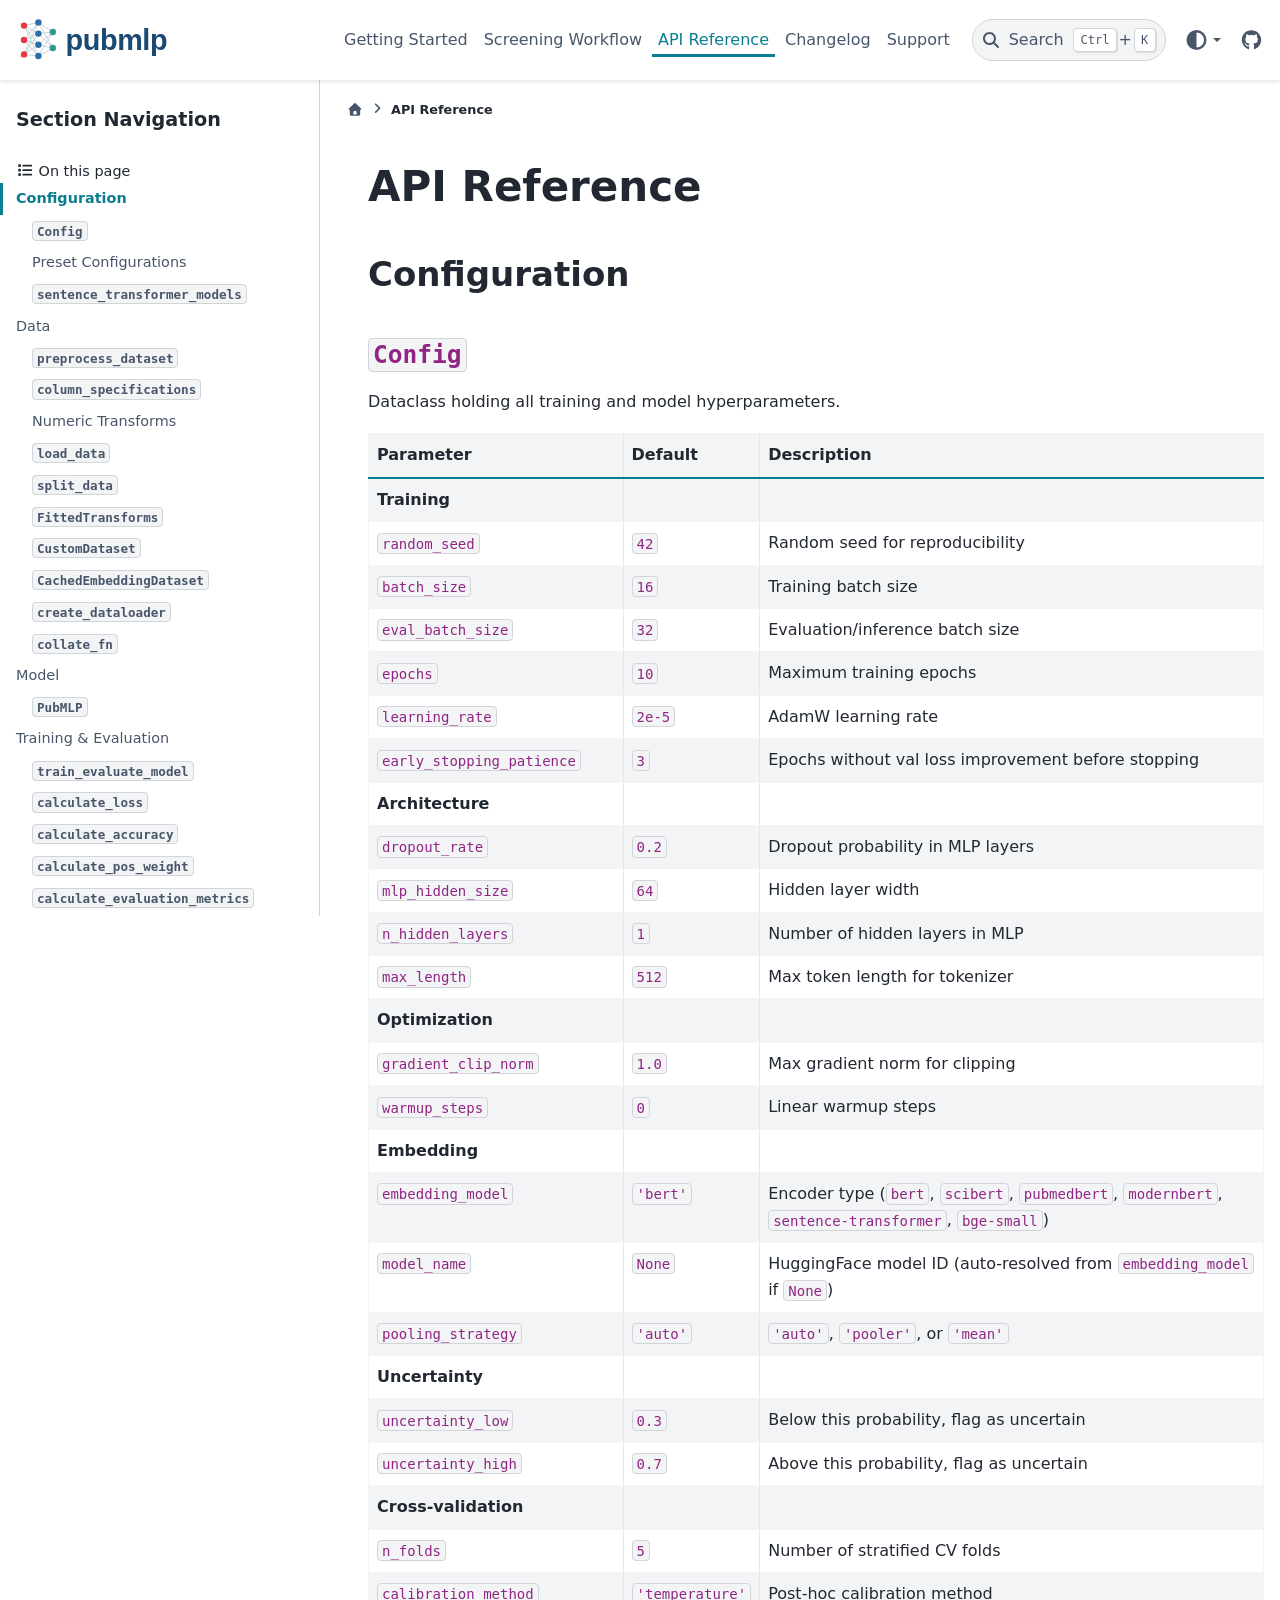
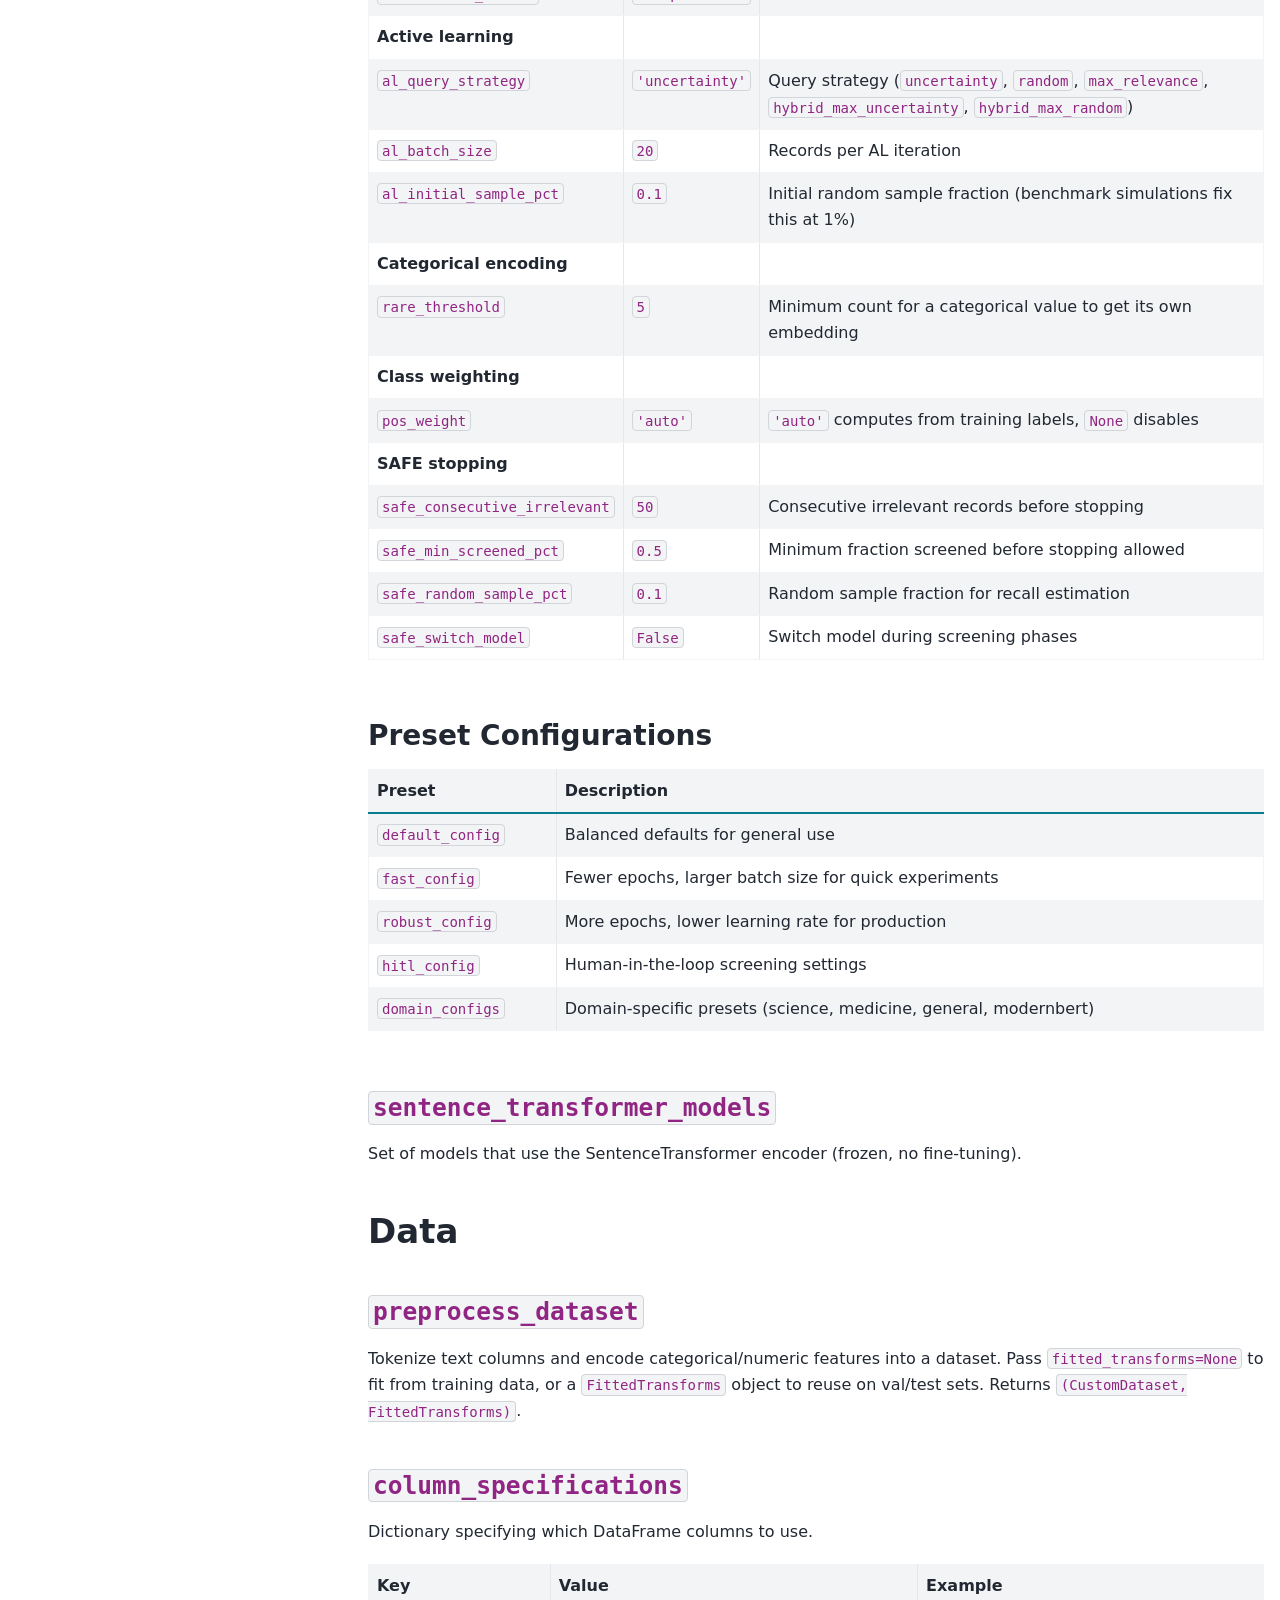
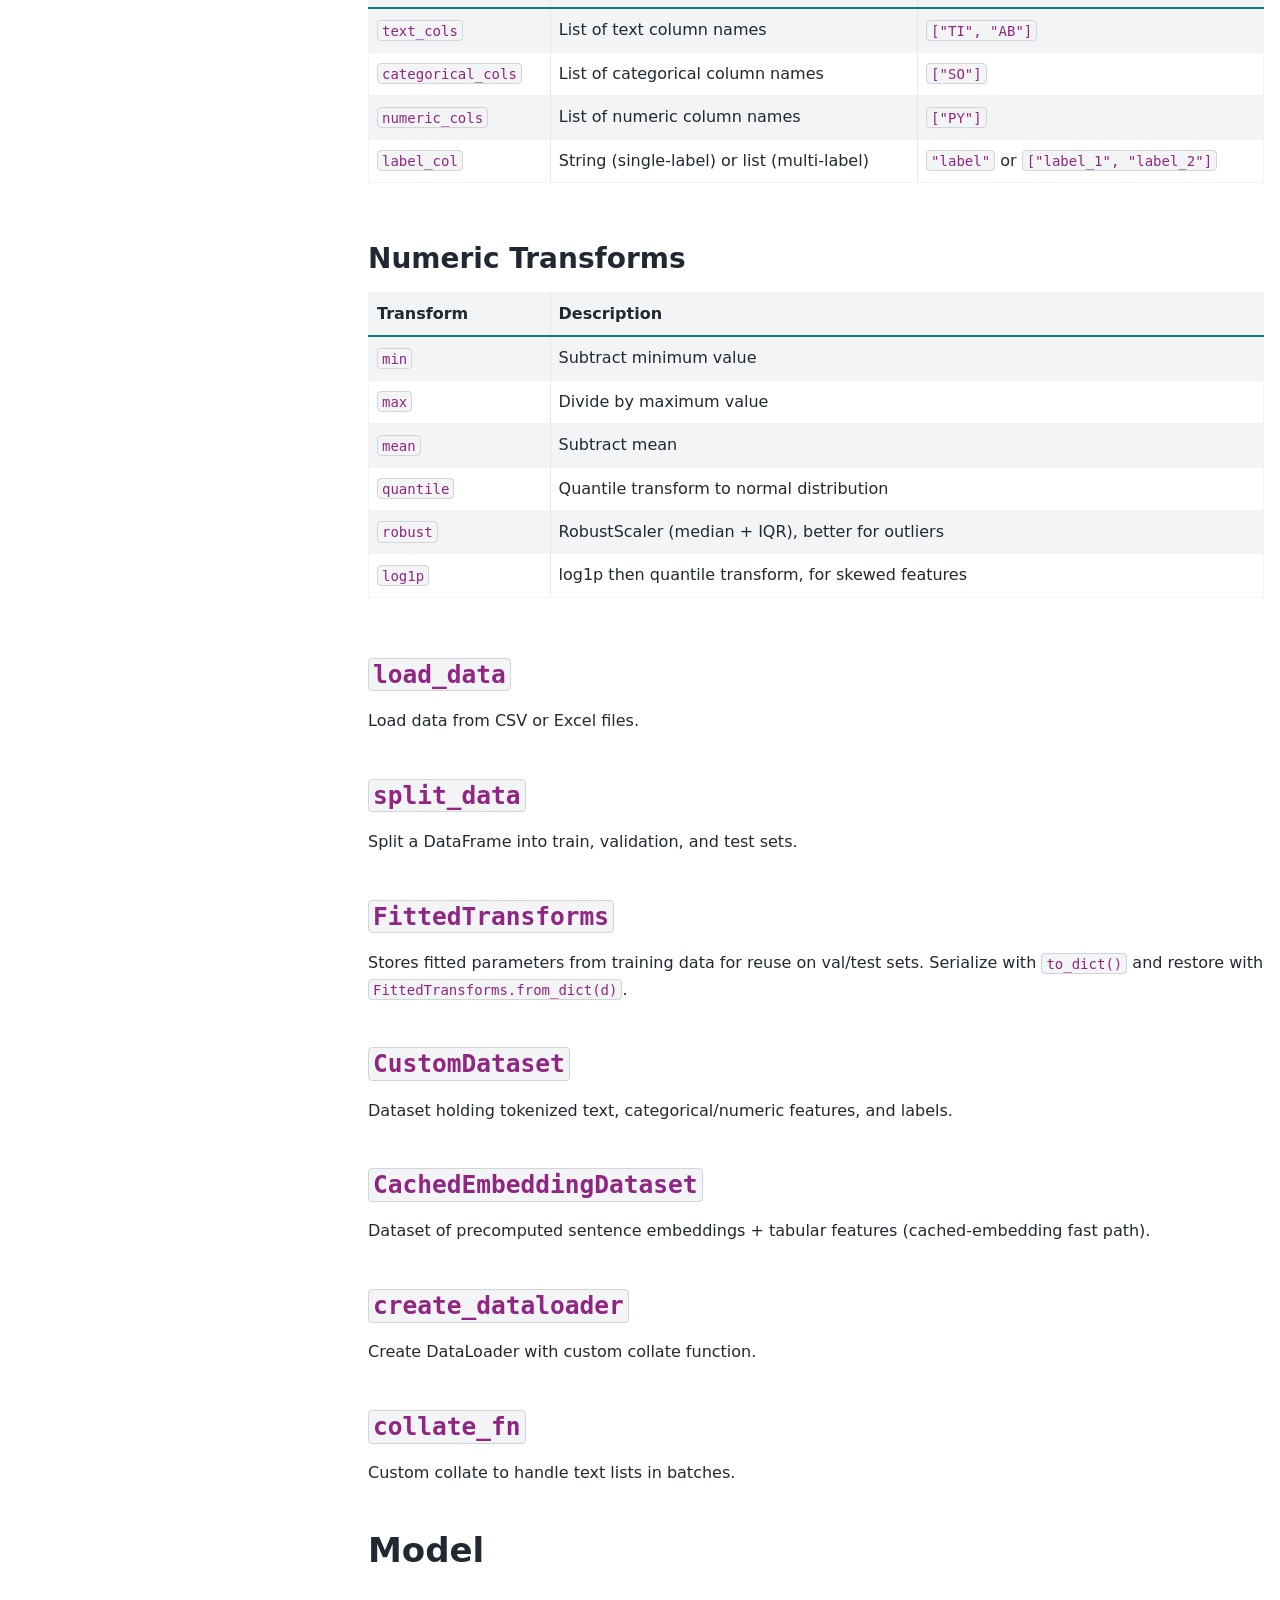
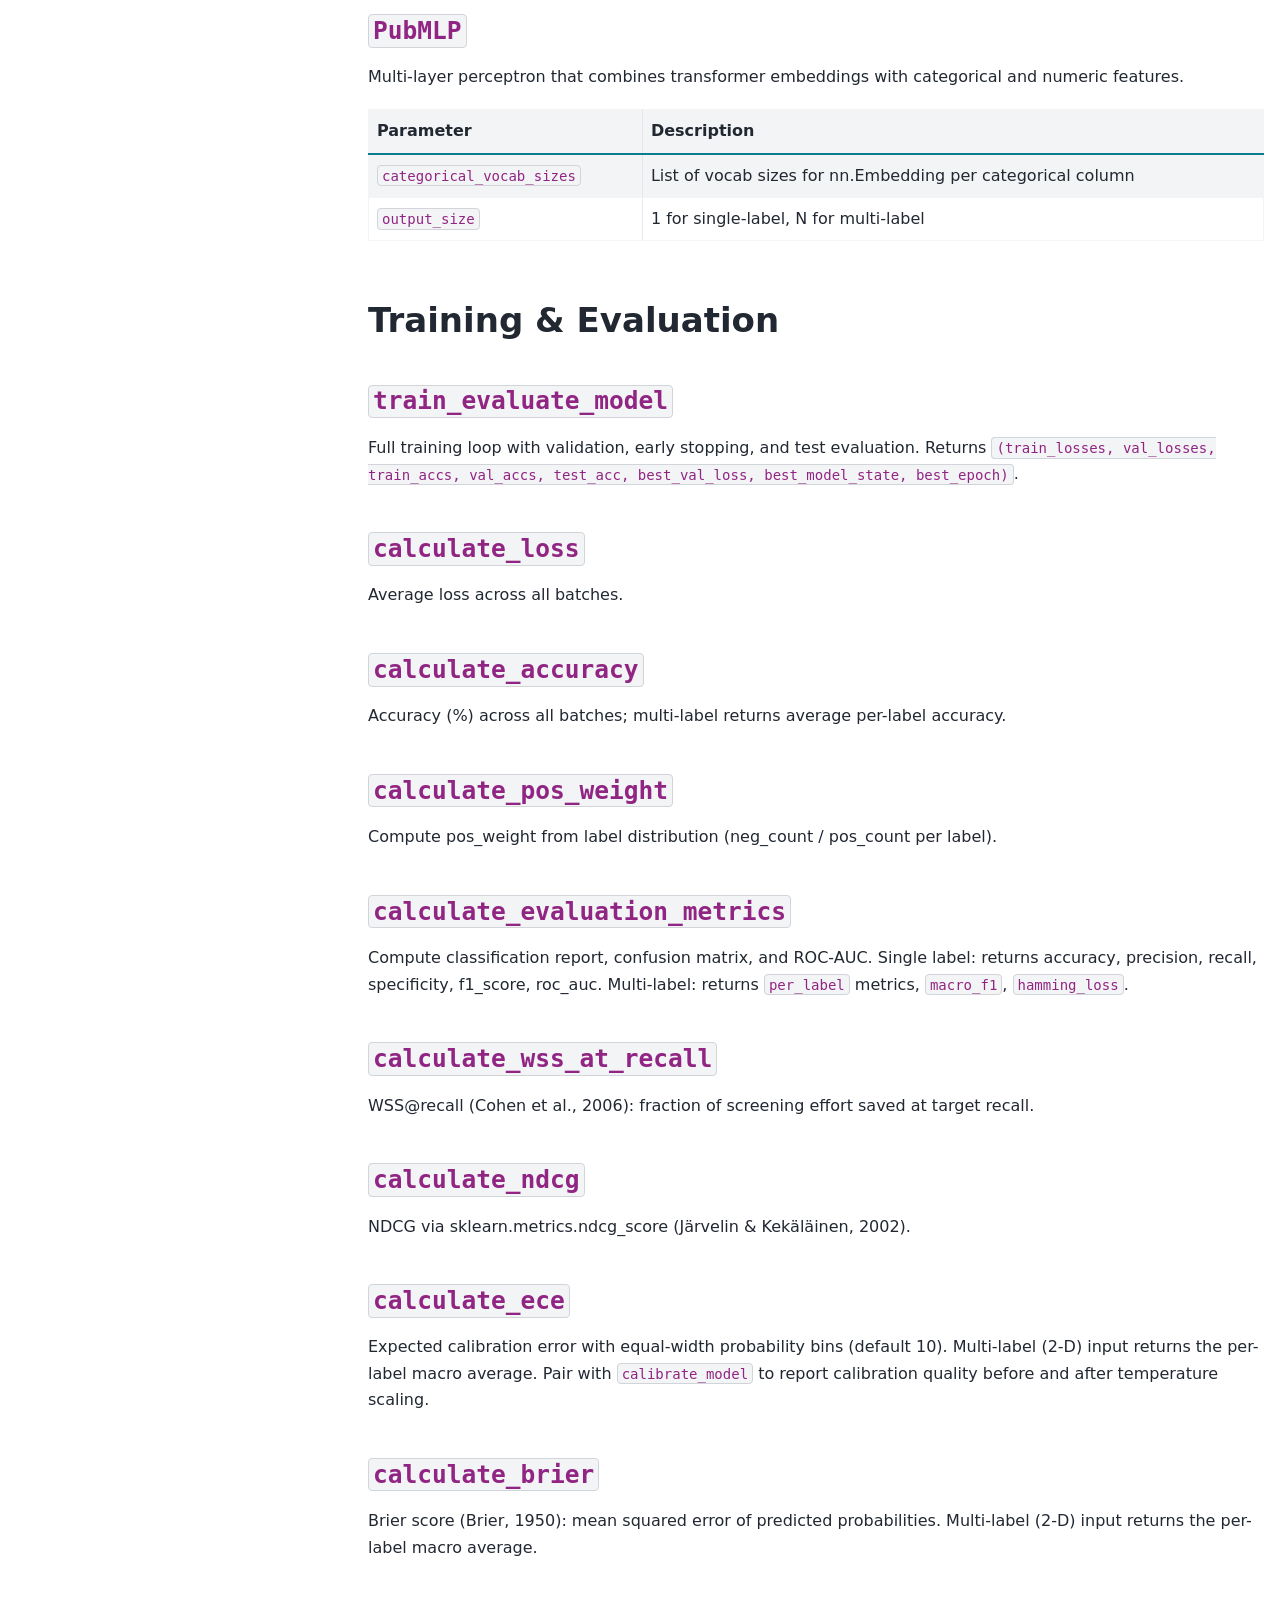
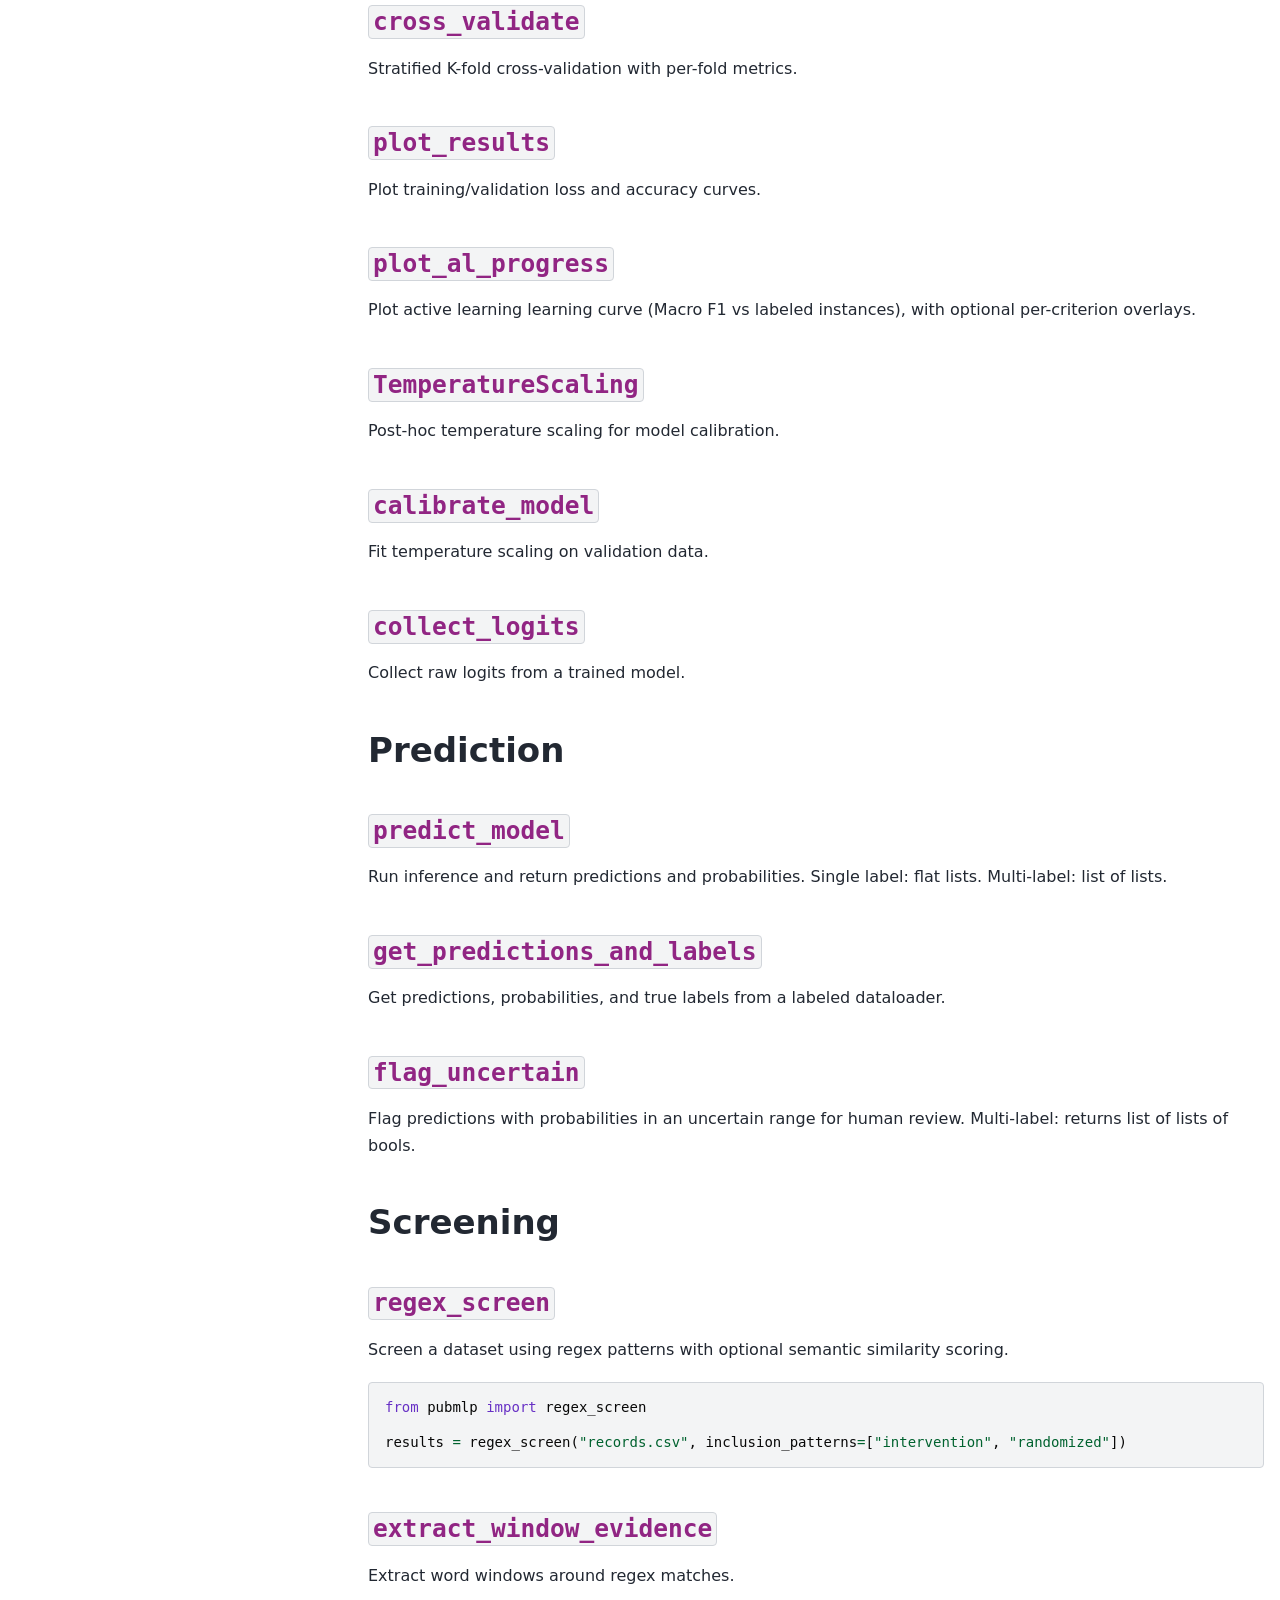
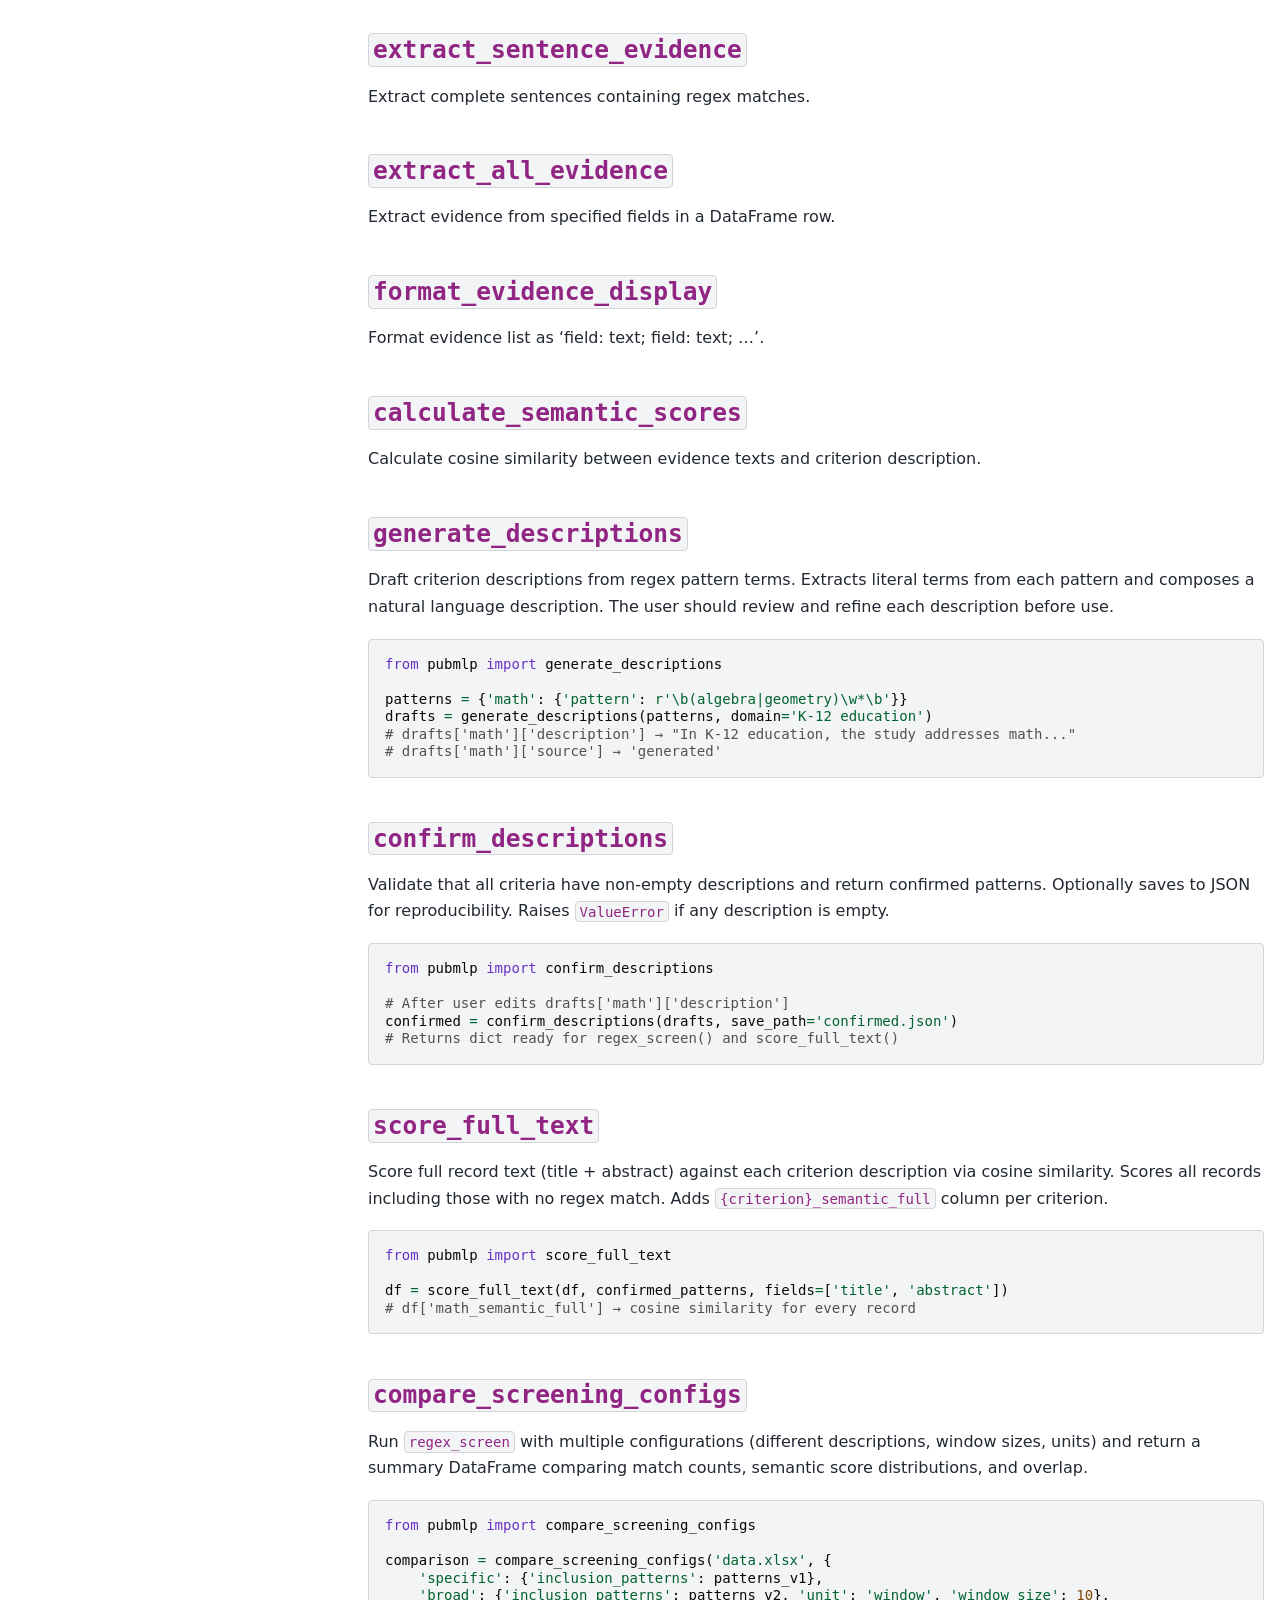
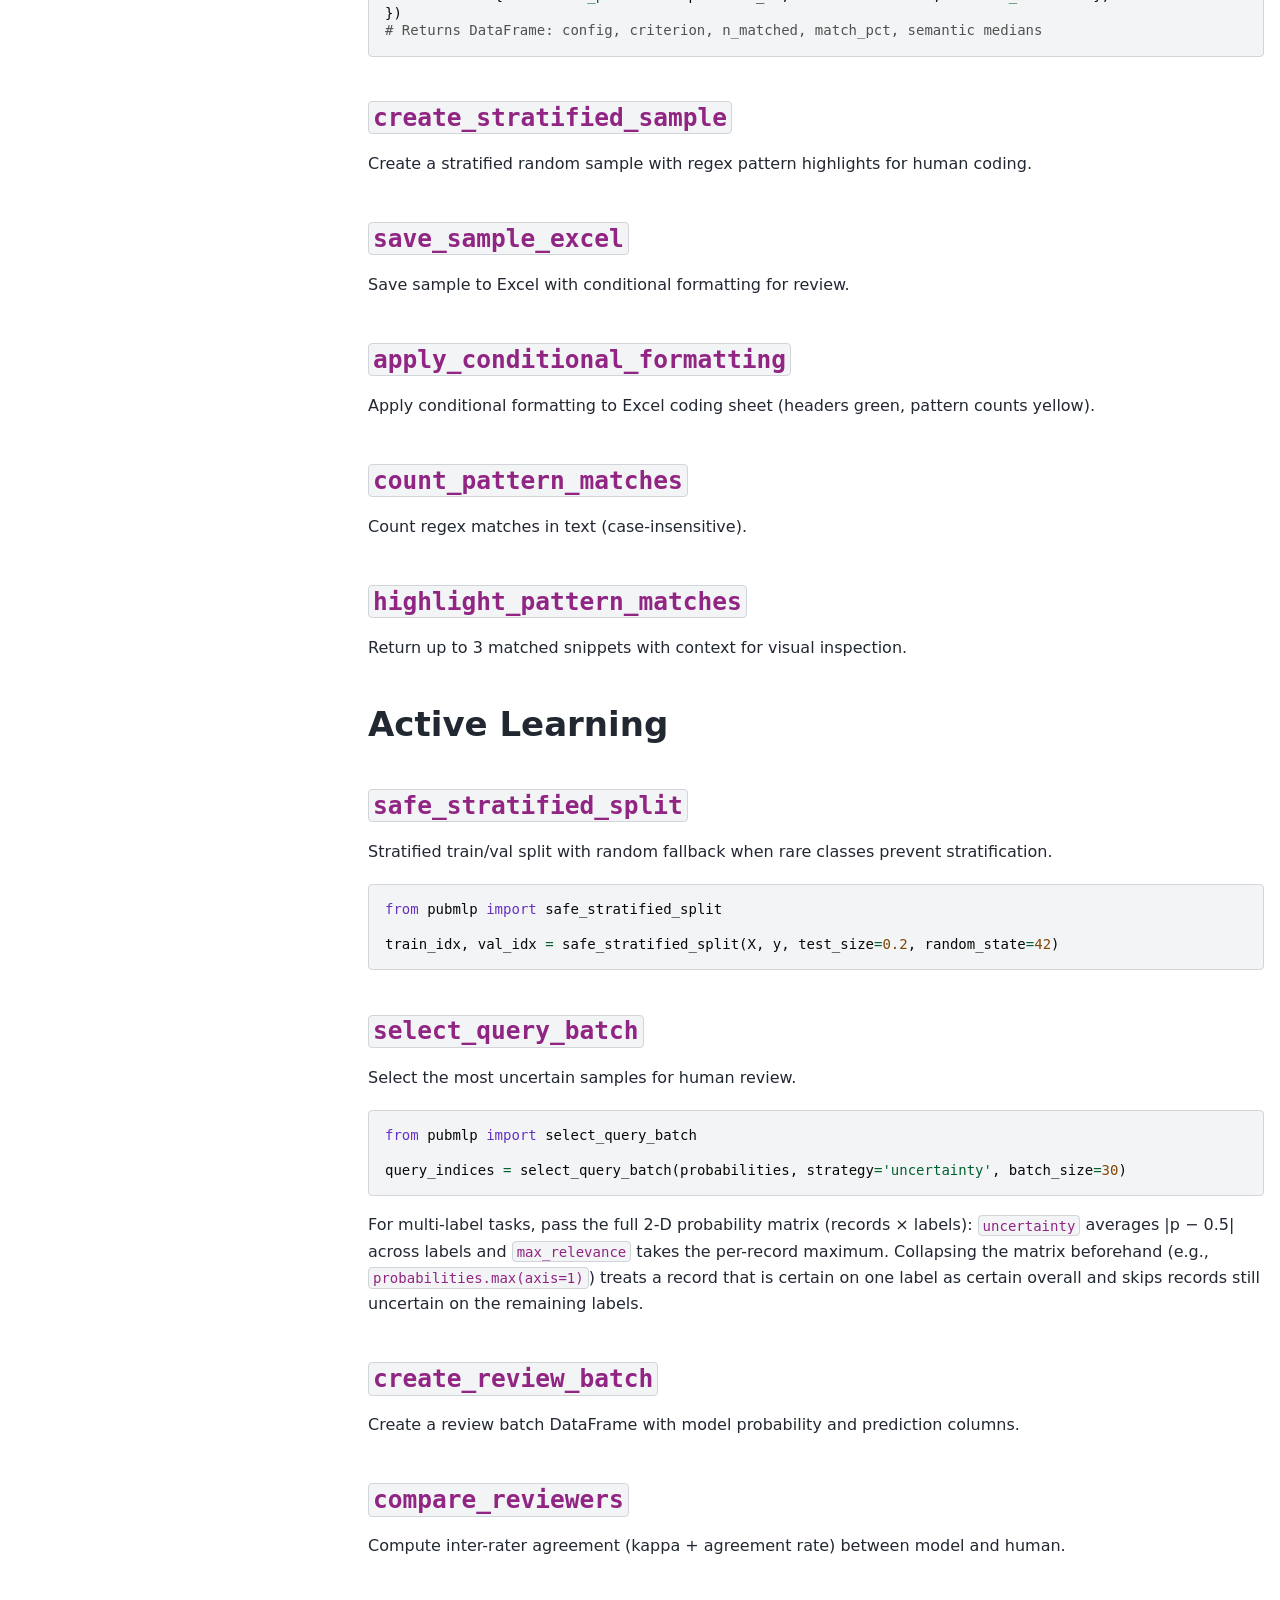
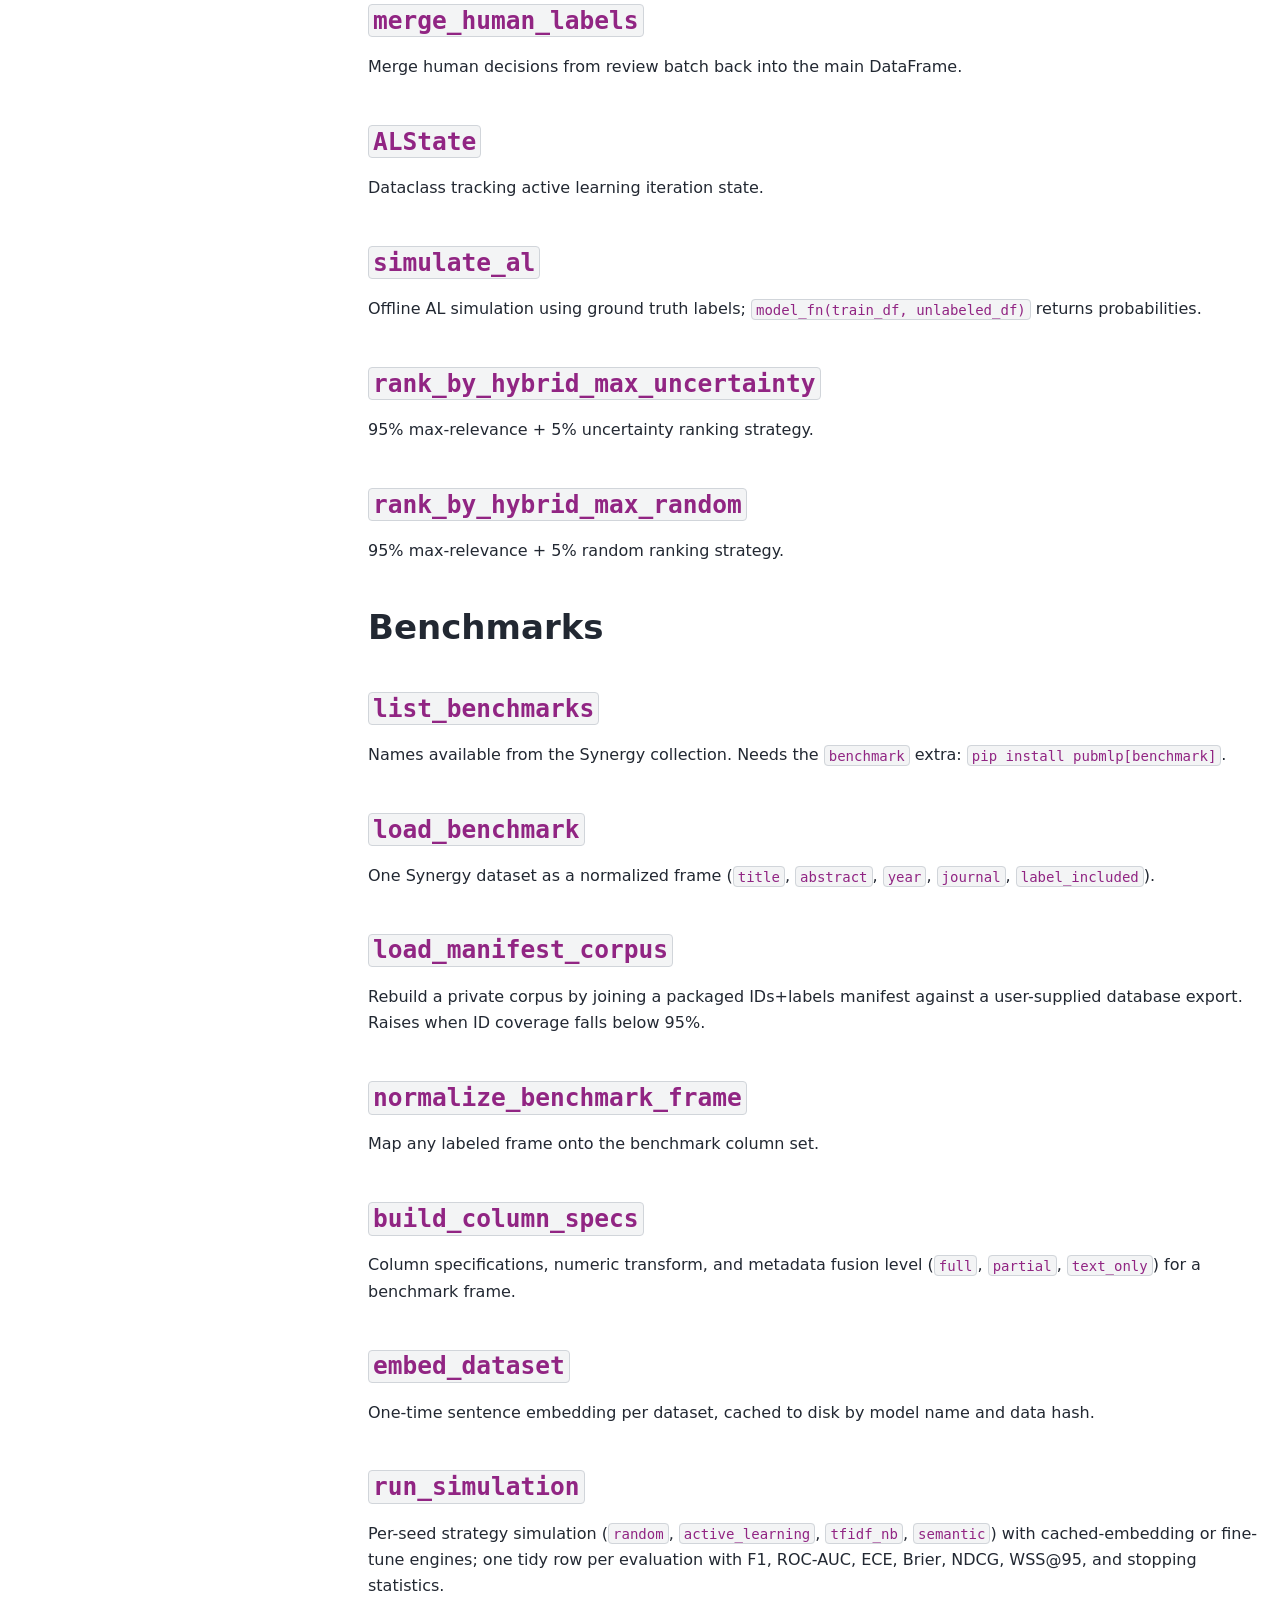
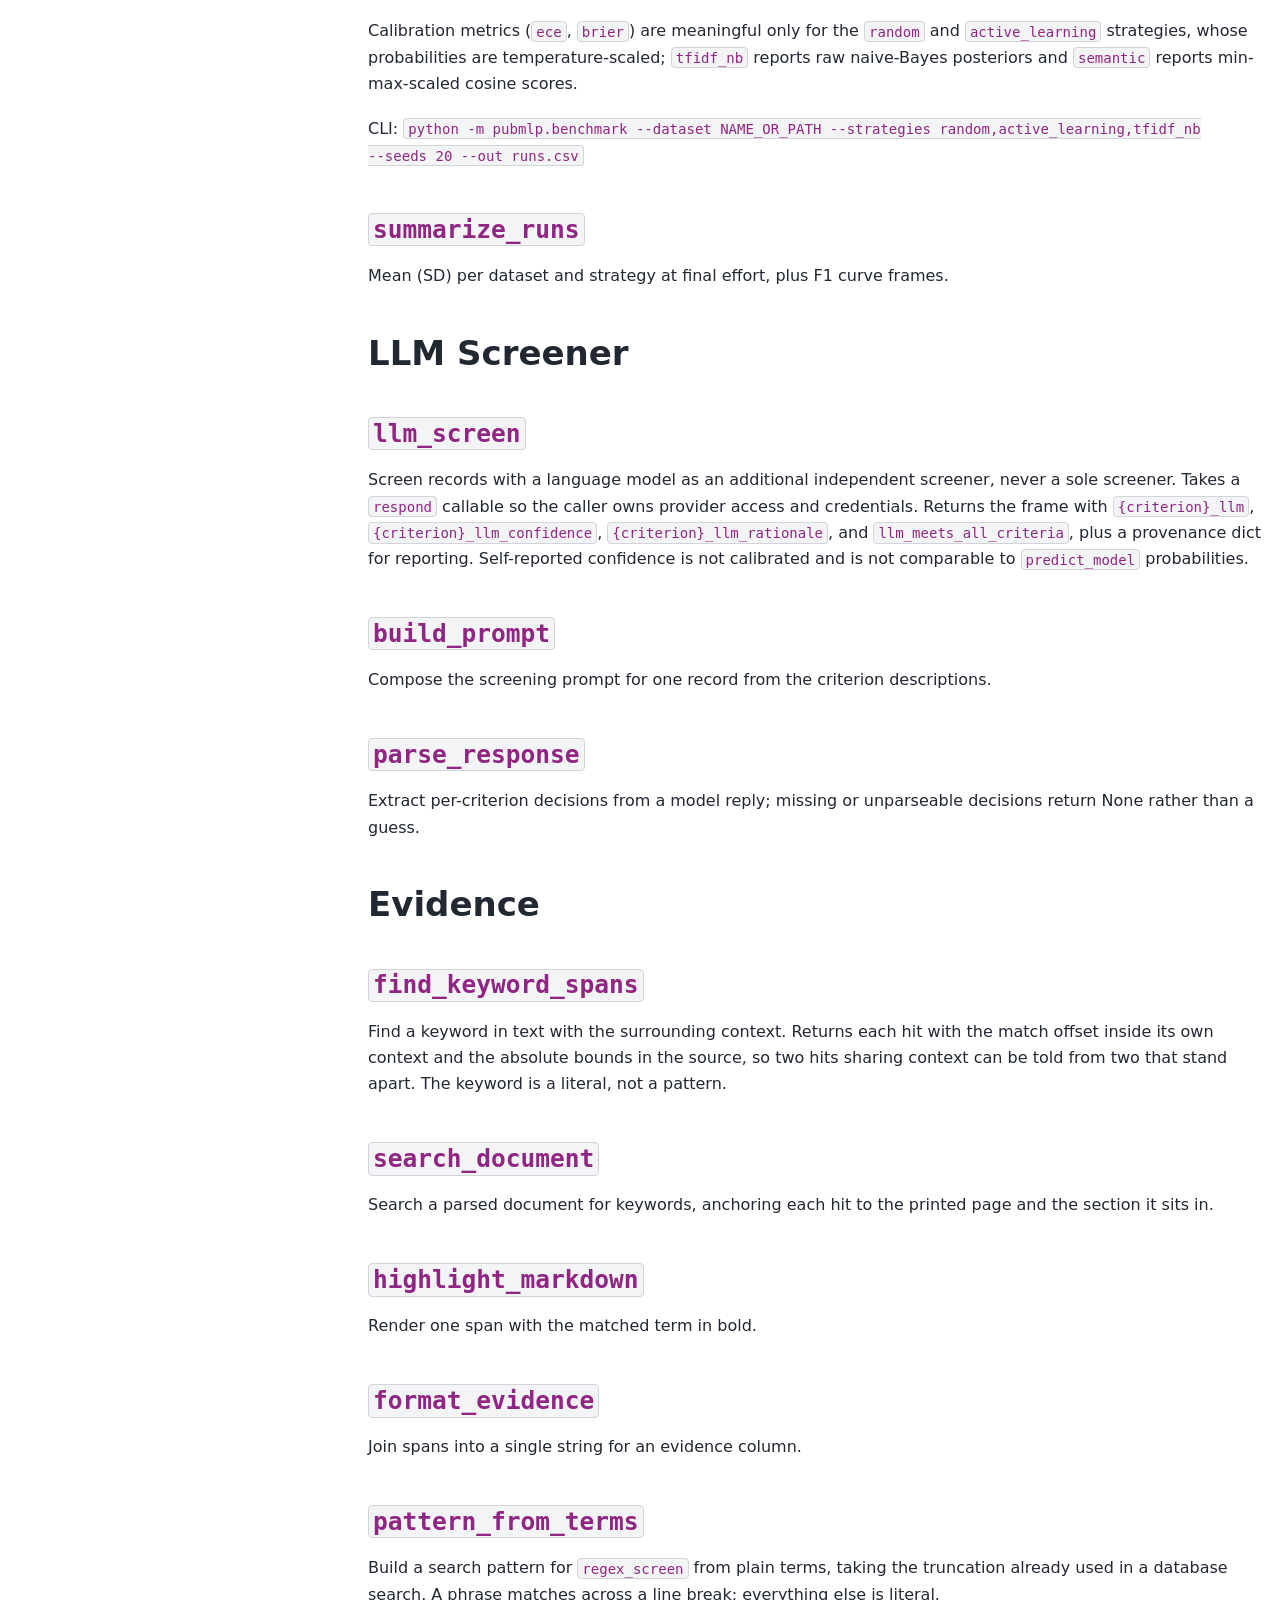
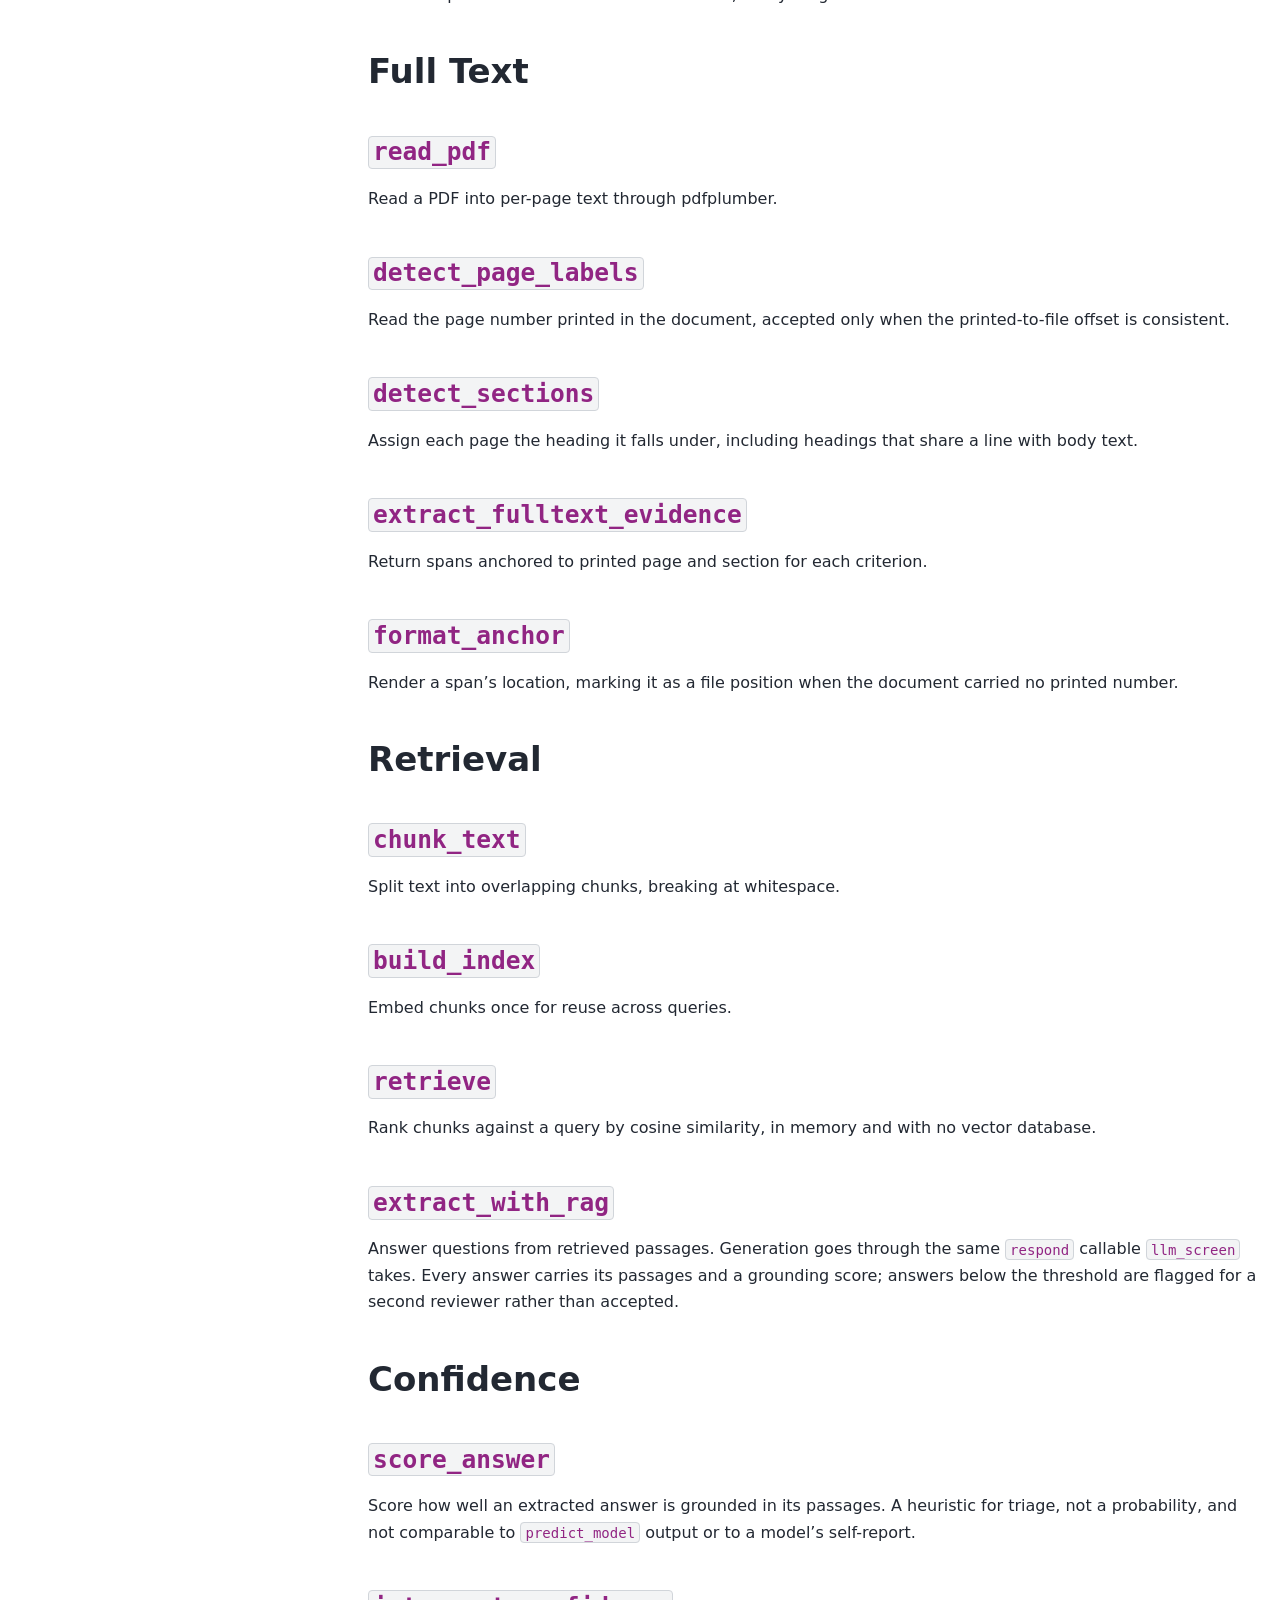
==== commit a0b9834a: "v 0.6.0" ====
--- a/docs/api.html
+++ b/docs/api.html
@@ -39,7 +39,7 @@
   <link rel="preload" as="script" href="_static/scripts/bootstrap.js?digest=90905a2f556bf617f1a9" />
 <link rel="preload" as="script" href="_static/scripts/pydata-sphinx-theme.js?digest=90905a2f556bf617f1a9" />
 
-    <script src="_static/documentation_options.js?v=5929fcd5"></script>
+    <script src="_static/documentation_options.js?v=7f41d439"></script>
     <script src="_static/doctools.js?v=9bcbadda"></script>
     <script src="_static/sphinx_highlight.js?v=dc90522c"></script>
     <script>DOCUMENTATION_OPTIONS.pagename = 'api';</script>
@@ -445,9 +445,53 @@
 <li class="toc-h3 nav-item toc-entry"><a class="reference internal nav-link" href="#summarize-runs"><code class="docutils literal notranslate"><span class="pre">summarize_runs</span></code></a></li>
 </ul>
 </li>
+<li class="toc-h2 nav-item toc-entry"><a class="reference internal nav-link" href="#llm-screener">LLM Screener</a><ul class="nav section-nav flex-column">
+<li class="toc-h3 nav-item toc-entry"><a class="reference internal nav-link" href="#llm-screen"><code class="docutils literal notranslate"><span class="pre">llm_screen</span></code></a></li>
+<li class="toc-h3 nav-item toc-entry"><a class="reference internal nav-link" href="#build-prompt"><code class="docutils literal notranslate"><span class="pre">build_prompt</span></code></a></li>
+<li class="toc-h3 nav-item toc-entry"><a class="reference internal nav-link" href="#parse-response"><code class="docutils literal notranslate"><span class="pre">parse_response</span></code></a></li>
+</ul>
+</li>
+<li class="toc-h2 nav-item toc-entry"><a class="reference internal nav-link" href="#evidence">Evidence</a><ul class="nav section-nav flex-column">
+<li class="toc-h3 nav-item toc-entry"><a class="reference internal nav-link" href="#find-keyword-spans"><code class="docutils literal notranslate"><span class="pre">find_keyword_spans</span></code></a></li>
+<li class="toc-h3 nav-item toc-entry"><a class="reference internal nav-link" href="#search-document"><code class="docutils literal notranslate"><span class="pre">search_document</span></code></a></li>
+<li class="toc-h3 nav-item toc-entry"><a class="reference internal nav-link" href="#highlight-markdown"><code class="docutils literal notranslate"><span class="pre">highlight_markdown</span></code></a></li>
+<li class="toc-h3 nav-item toc-entry"><a class="reference internal nav-link" href="#format-evidence"><code class="docutils literal notranslate"><span class="pre">format_evidence</span></code></a></li>
+<li class="toc-h3 nav-item toc-entry"><a class="reference internal nav-link" href="#pattern-from-terms"><code class="docutils literal notranslate"><span class="pre">pattern_from_terms</span></code></a></li>
+</ul>
+</li>
+<li class="toc-h2 nav-item toc-entry"><a class="reference internal nav-link" href="#full-text">Full Text</a><ul class="nav section-nav flex-column">
+<li class="toc-h3 nav-item toc-entry"><a class="reference internal nav-link" href="#read-pdf"><code class="docutils literal notranslate"><span class="pre">read_pdf</span></code></a></li>
+<li class="toc-h3 nav-item toc-entry"><a class="reference internal nav-link" href="#detect-page-labels"><code class="docutils literal notranslate"><span class="pre">detect_page_labels</span></code></a></li>
+<li class="toc-h3 nav-item toc-entry"><a class="reference internal nav-link" href="#detect-sections"><code class="docutils literal notranslate"><span class="pre">detect_sections</span></code></a></li>
+<li class="toc-h3 nav-item toc-entry"><a class="reference internal nav-link" href="#extract-fulltext-evidence"><code class="docutils literal notranslate"><span class="pre">extract_fulltext_evidence</span></code></a></li>
+<li class="toc-h3 nav-item toc-entry"><a class="reference internal nav-link" href="#format-anchor"><code class="docutils literal notranslate"><span class="pre">format_anchor</span></code></a></li>
+</ul>
+</li>
+<li class="toc-h2 nav-item toc-entry"><a class="reference internal nav-link" href="#retrieval">Retrieval</a><ul class="nav section-nav flex-column">
+<li class="toc-h3 nav-item toc-entry"><a class="reference internal nav-link" href="#chunk-text"><code class="docutils literal notranslate"><span class="pre">chunk_text</span></code></a></li>
+<li class="toc-h3 nav-item toc-entry"><a class="reference internal nav-link" href="#build-index"><code class="docutils literal notranslate"><span class="pre">build_index</span></code></a></li>
+<li class="toc-h3 nav-item toc-entry"><a class="reference internal nav-link" href="#retrieve"><code class="docutils literal notranslate"><span class="pre">retrieve</span></code></a></li>
+<li class="toc-h3 nav-item toc-entry"><a class="reference internal nav-link" href="#extract-with-rag"><code class="docutils literal notranslate"><span class="pre">extract_with_rag</span></code></a></li>
+</ul>
+</li>
+<li class="toc-h2 nav-item toc-entry"><a class="reference internal nav-link" href="#confidence">Confidence</a><ul class="nav section-nav flex-column">
+<li class="toc-h3 nav-item toc-entry"><a class="reference internal nav-link" href="#score-answer"><code class="docutils literal notranslate"><span class="pre">score_answer</span></code></a></li>
+<li class="toc-h3 nav-item toc-entry"><a class="reference internal nav-link" href="#interpret-confidence"><code class="docutils literal notranslate"><span class="pre">interpret_confidence</span></code></a></li>
+<li class="toc-h3 nav-item toc-entry"><a class="reference internal nav-link" href="#needs-escalation"><code class="docutils literal notranslate"><span class="pre">needs_escalation</span></code></a></li>
+<li class="toc-h3 nav-item toc-entry"><a class="reference internal nav-link" href="#score-extractions"><code class="docutils literal notranslate"><span class="pre">score_extractions</span></code></a></li>
+<li class="toc-h3 nav-item toc-entry"><a class="reference internal nav-link" href="#confidence-report"><code class="docutils literal notranslate"><span class="pre">confidence_report</span></code></a></li>
+</ul>
+</li>
+<li class="toc-h2 nav-item toc-entry"><a class="reference internal nav-link" href="#provenance">Provenance</a><ul class="nav section-nav flex-column">
+<li class="toc-h3 nav-item toc-entry"><a class="reference internal nav-link" href="#provenancetracker"><code class="docutils literal notranslate"><span class="pre">ProvenanceTracker</span></code></a></li>
+<li class="toc-h3 nav-item toc-entry"><a class="reference internal nav-link" href="#load-provenance"><code class="docutils literal notranslate"><span class="pre">load_provenance</span></code></a></li>
+<li class="toc-h3 nav-item toc-entry"><a class="reference internal nav-link" href="#compare-provenances"><code class="docutils literal notranslate"><span class="pre">compare_provenances</span></code></a></li>
+</ul>
+</li>
 <li class="toc-h2 nav-item toc-entry"><a class="reference internal nav-link" href="#stopping-rules">Stopping Rules</a><ul class="nav section-nav flex-column">
 <li class="toc-h3 nav-item toc-entry"><a class="reference internal nav-link" href="#recall-target-test"><code class="docutils literal notranslate"><span class="pre">recall_target_test</span></code></a></li>
 <li class="toc-h3 nav-item toc-entry"><a class="reference internal nav-link" href="#should-stop"><code class="docutils literal notranslate"><span class="pre">should_stop</span></code></a></li>
+<li class="toc-h3 nav-item toc-entry"><a class="reference internal nav-link" href="#expected-relevant"><code class="docutils literal notranslate"><span class="pre">expected_relevant</span></code></a></li>
 <li class="toc-h3 nav-item toc-entry"><a class="reference internal nav-link" href="#update-stopping-state"><code class="docutils literal notranslate"><span class="pre">update_stopping_state</span></code></a></li>
 <li class="toc-h3 nav-item toc-entry"><a class="reference internal nav-link" href="#estimate-recall"><code class="docutils literal notranslate"><span class="pre">estimate_recall</span></code></a></li>
 <li class="toc-h3 nav-item toc-entry"><a class="reference internal nav-link" href="#generate-stopping-report"><code class="docutils literal notranslate"><span class="pre">generate_stopping_report</span></code></a></li>
@@ -1116,6 +1160,124 @@
 <p>Mean (SD) per dataset and strategy at final effort, plus F1 curve frames.</p>
 </section>
 </section>
+<section id="llm-screener">
+<h2>LLM Screener<a class="headerlink" href="#llm-screener" title="Link to this heading">#</a></h2>
+<section id="llm-screen">
+<h3><code class="docutils literal notranslate"><span class="pre">llm_screen</span></code><a class="headerlink" href="#llm-screen" title="Link to this heading">#</a></h3>
+<p>Screen records with a language model as an additional independent screener, never a sole screener. Takes a <code class="docutils literal notranslate"><span class="pre">respond</span></code> callable so the caller owns provider access and credentials. Returns the frame with <code class="docutils literal notranslate"><span class="pre">{criterion}_llm</span></code>, <code class="docutils literal notranslate"><span class="pre">{criterion}_llm_confidence</span></code>, <code class="docutils literal notranslate"><span class="pre">{criterion}_llm_rationale</span></code>, and <code class="docutils literal notranslate"><span class="pre">llm_meets_all_criteria</span></code>, plus a provenance dict for reporting. Self-reported confidence is not calibrated and is not comparable to <code class="docutils literal notranslate"><span class="pre">predict_model</span></code> probabilities.</p>
+</section>
+<section id="build-prompt">
+<h3><code class="docutils literal notranslate"><span class="pre">build_prompt</span></code><a class="headerlink" href="#build-prompt" title="Link to this heading">#</a></h3>
+<p>Compose the screening prompt for one record from the criterion descriptions.</p>
+</section>
+<section id="parse-response">
+<h3><code class="docutils literal notranslate"><span class="pre">parse_response</span></code><a class="headerlink" href="#parse-response" title="Link to this heading">#</a></h3>
+<p>Extract per-criterion decisions from a model reply; missing or unparseable decisions return None rather than a guess.</p>
+</section>
+</section>
+<section id="evidence">
+<h2>Evidence<a class="headerlink" href="#evidence" title="Link to this heading">#</a></h2>
+<section id="find-keyword-spans">
+<h3><code class="docutils literal notranslate"><span class="pre">find_keyword_spans</span></code><a class="headerlink" href="#find-keyword-spans" title="Link to this heading">#</a></h3>
+<p>Find a keyword in text with the surrounding context. Returns each hit with the match offset inside its own context and the absolute bounds in the source, so two hits sharing context can be told from two that stand apart. The keyword is a literal, not a pattern.</p>
+</section>
+<section id="search-document">
+<h3><code class="docutils literal notranslate"><span class="pre">search_document</span></code><a class="headerlink" href="#search-document" title="Link to this heading">#</a></h3>
+<p>Search a parsed document for keywords, anchoring each hit to the printed page and the section it sits in.</p>
+</section>
+<section id="highlight-markdown">
+<h3><code class="docutils literal notranslate"><span class="pre">highlight_markdown</span></code><a class="headerlink" href="#highlight-markdown" title="Link to this heading">#</a></h3>
+<p>Render one span with the matched term in bold.</p>
+</section>
+<section id="format-evidence">
+<h3><code class="docutils literal notranslate"><span class="pre">format_evidence</span></code><a class="headerlink" href="#format-evidence" title="Link to this heading">#</a></h3>
+<p>Join spans into a single string for an evidence column.</p>
+</section>
+<section id="pattern-from-terms">
+<h3><code class="docutils literal notranslate"><span class="pre">pattern_from_terms</span></code><a class="headerlink" href="#pattern-from-terms" title="Link to this heading">#</a></h3>
+<p>Build a search pattern for <code class="docutils literal notranslate"><span class="pre">regex_screen</span></code> from plain terms, taking the truncation already used in a database search. A phrase matches across a line break; everything else is literal.</p>
+</section>
+</section>
+<section id="full-text">
+<h2>Full Text<a class="headerlink" href="#full-text" title="Link to this heading">#</a></h2>
+<section id="read-pdf">
+<h3><code class="docutils literal notranslate"><span class="pre">read_pdf</span></code><a class="headerlink" href="#read-pdf" title="Link to this heading">#</a></h3>
+<p>Read a PDF into per-page text through pdfplumber.</p>
+</section>
+<section id="detect-page-labels">
+<h3><code class="docutils literal notranslate"><span class="pre">detect_page_labels</span></code><a class="headerlink" href="#detect-page-labels" title="Link to this heading">#</a></h3>
+<p>Read the page number printed in the document, accepted only when the printed-to-file offset is consistent.</p>
+</section>
+<section id="detect-sections">
+<h3><code class="docutils literal notranslate"><span class="pre">detect_sections</span></code><a class="headerlink" href="#detect-sections" title="Link to this heading">#</a></h3>
+<p>Assign each page the heading it falls under, including headings that share a line with body text.</p>
+</section>
+<section id="extract-fulltext-evidence">
+<h3><code class="docutils literal notranslate"><span class="pre">extract_fulltext_evidence</span></code><a class="headerlink" href="#extract-fulltext-evidence" title="Link to this heading">#</a></h3>
+<p>Return spans anchored to printed page and section for each criterion.</p>
+</section>
+<section id="format-anchor">
+<h3><code class="docutils literal notranslate"><span class="pre">format_anchor</span></code><a class="headerlink" href="#format-anchor" title="Link to this heading">#</a></h3>
+<p>Render a span’s location, marking it as a file position when the document carried no printed number.</p>
+</section>
+</section>
+<section id="retrieval">
+<h2>Retrieval<a class="headerlink" href="#retrieval" title="Link to this heading">#</a></h2>
+<section id="chunk-text">
+<h3><code class="docutils literal notranslate"><span class="pre">chunk_text</span></code><a class="headerlink" href="#chunk-text" title="Link to this heading">#</a></h3>
+<p>Split text into overlapping chunks, breaking at whitespace.</p>
+</section>
+<section id="build-index">
+<h3><code class="docutils literal notranslate"><span class="pre">build_index</span></code><a class="headerlink" href="#build-index" title="Link to this heading">#</a></h3>
+<p>Embed chunks once for reuse across queries.</p>
+</section>
+<section id="retrieve">
+<h3><code class="docutils literal notranslate"><span class="pre">retrieve</span></code><a class="headerlink" href="#retrieve" title="Link to this heading">#</a></h3>
+<p>Rank chunks against a query by cosine similarity, in memory and with no vector database.</p>
+</section>
+<section id="extract-with-rag">
+<h3><code class="docutils literal notranslate"><span class="pre">extract_with_rag</span></code><a class="headerlink" href="#extract-with-rag" title="Link to this heading">#</a></h3>
+<p>Answer questions from retrieved passages. Generation goes through the same <code class="docutils literal notranslate"><span class="pre">respond</span></code> callable <code class="docutils literal notranslate"><span class="pre">llm_screen</span></code> takes. Every answer carries its passages and a grounding score; answers below the threshold are flagged for a second reviewer rather than accepted.</p>
+</section>
+</section>
+<section id="confidence">
+<h2>Confidence<a class="headerlink" href="#confidence" title="Link to this heading">#</a></h2>
+<section id="score-answer">
+<h3><code class="docutils literal notranslate"><span class="pre">score_answer</span></code><a class="headerlink" href="#score-answer" title="Link to this heading">#</a></h3>
+<p>Score how well an extracted answer is grounded in its passages. A heuristic for triage, not a probability, and not comparable to <code class="docutils literal notranslate"><span class="pre">predict_model</span></code> output or to a model’s self-report.</p>
+</section>
+<section id="interpret-confidence">
+<h3><code class="docutils literal notranslate"><span class="pre">interpret_confidence</span></code><a class="headerlink" href="#interpret-confidence" title="Link to this heading">#</a></h3>
+<p>Band label for a grounding score.</p>
+</section>
+<section id="needs-escalation">
+<h3><code class="docutils literal notranslate"><span class="pre">needs_escalation</span></code><a class="headerlink" href="#needs-escalation" title="Link to this heading">#</a></h3>
+<p>Whether an extraction should go to a second reviewer.</p>
+</section>
+<section id="score-extractions">
+<h3><code class="docutils literal notranslate"><span class="pre">score_extractions</span></code><a class="headerlink" href="#score-extractions" title="Link to this heading">#</a></h3>
+<p>Score a list of extractions and flag the ones needing review.</p>
+</section>
+<section id="confidence-report">
+<h3><code class="docutils literal notranslate"><span class="pre">confidence_report</span></code><a class="headerlink" href="#confidence-report" title="Link to this heading">#</a></h3>
+<p>Counts by band and how many extractions need a second reviewer.</p>
+</section>
+</section>
+<section id="provenance">
+<h2>Provenance<a class="headerlink" href="#provenance" title="Link to this heading">#</a></h2>
+<section id="provenancetracker">
+<h3><code class="docutils literal notranslate"><span class="pre">ProvenanceTracker</span></code><a class="headerlink" href="#provenancetracker" title="Link to this heading">#</a></h3>
+<p>Record what a run did: environment and package versions, model checkpoint, random seed, data size, retrieval configuration, calibration, decision threshold, and criterion descriptions verbatim. Prompts are recorded as sent with a running SHA-256 digest.</p>
+</section>
+<section id="load-provenance">
+<h3><code class="docutils literal notranslate"><span class="pre">load_provenance</span></code><a class="headerlink" href="#load-provenance" title="Link to this heading">#</a></h3>
+<p>Read a saved provenance record.</p>
+</section>
+<section id="compare-provenances">
+<h3><code class="docutils literal notranslate"><span class="pre">compare_provenances</span></code><a class="headerlink" href="#compare-provenances" title="Link to this heading">#</a></h3>
+<p>Report which recorded fields differ between two runs, ignoring timestamps.</p>
+</section>
+</section>
 <section id="stopping-rules">
 <h2>Stopping Rules<a class="headerlink" href="#stopping-rules" title="Link to this heading">#</a></h2>
 <section id="recall-target-test">
@@ -1124,7 +1286,11 @@
 </section>
 <section id="should-stop">
 <h3><code class="docutils literal notranslate"><span class="pre">should_stop</span></code><a class="headerlink" href="#should-stop" title="Link to this heading">#</a></h3>
-<p>Evaluate whether screening can stop based on SAFE criterion.</p>
+<p>SAFE Phase 2 stopping test. Criteria 3 and 4 (minimum screened, consecutive irrelevant) come from state and config. Criteria 1 and 2 (all predefined relevant found, screened at least twice the expected relevant count) are evaluated only when <code class="docutils literal notranslate"><span class="pre">all_known_relevant_found</span></code> and <code class="docutils literal notranslate"><span class="pre">n_expected_relevant</span></code> are supplied, and skipped otherwise. Omitting both tests two of the four criteria.</p>
+</section>
+<section id="expected-relevant">
+<h3><code class="docutils literal notranslate"><span class="pre">expected_relevant</span></code><a class="headerlink" href="#expected-relevant" title="Link to this heading">#</a></h3>
+<p>Project the corpus relevant count from a probability sample. Under active learning that is the prior-knowledge draw, since every later batch is model-selected.</p>
 </section>
 <section id="update-stopping-state">
 <h3><code class="docutils literal notranslate"><span class="pre">update_stopping_state</span></code><a class="headerlink" href="#update-stopping-state" title="Link to this heading">#</a></h3>
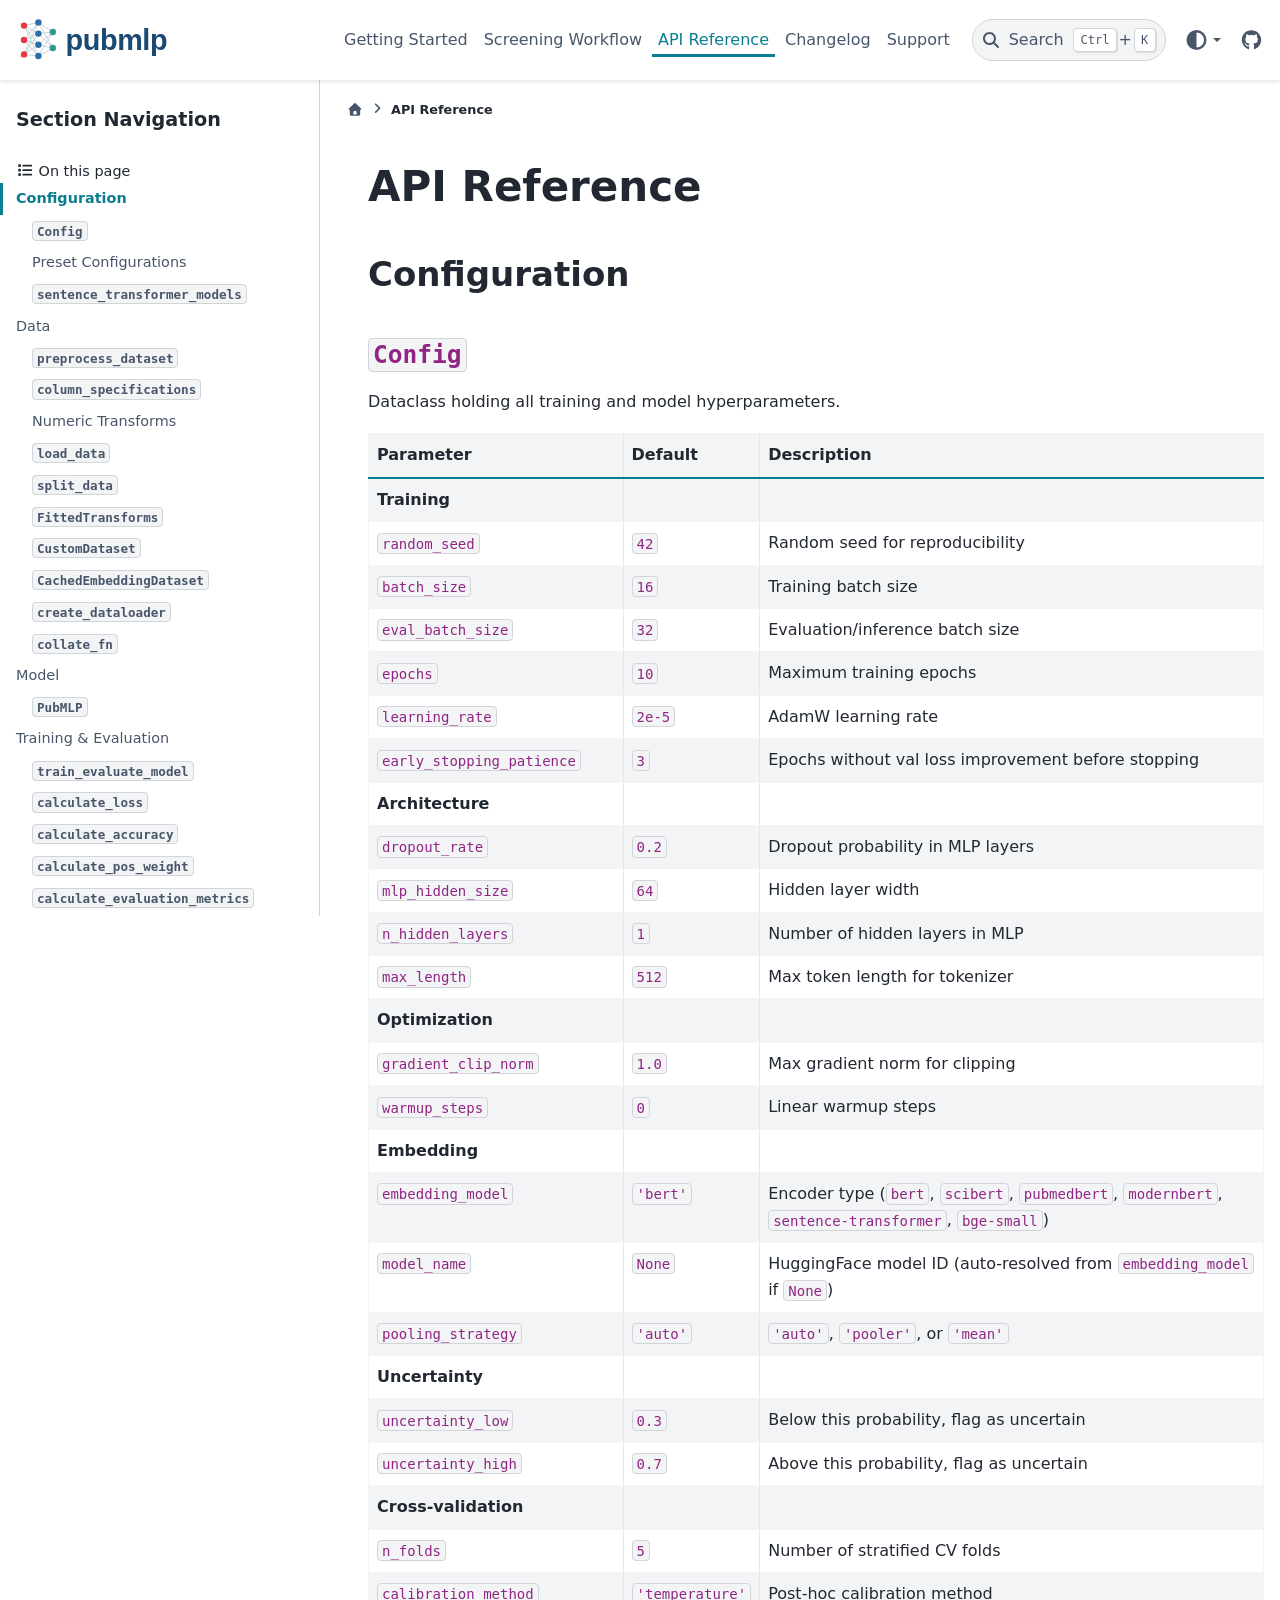
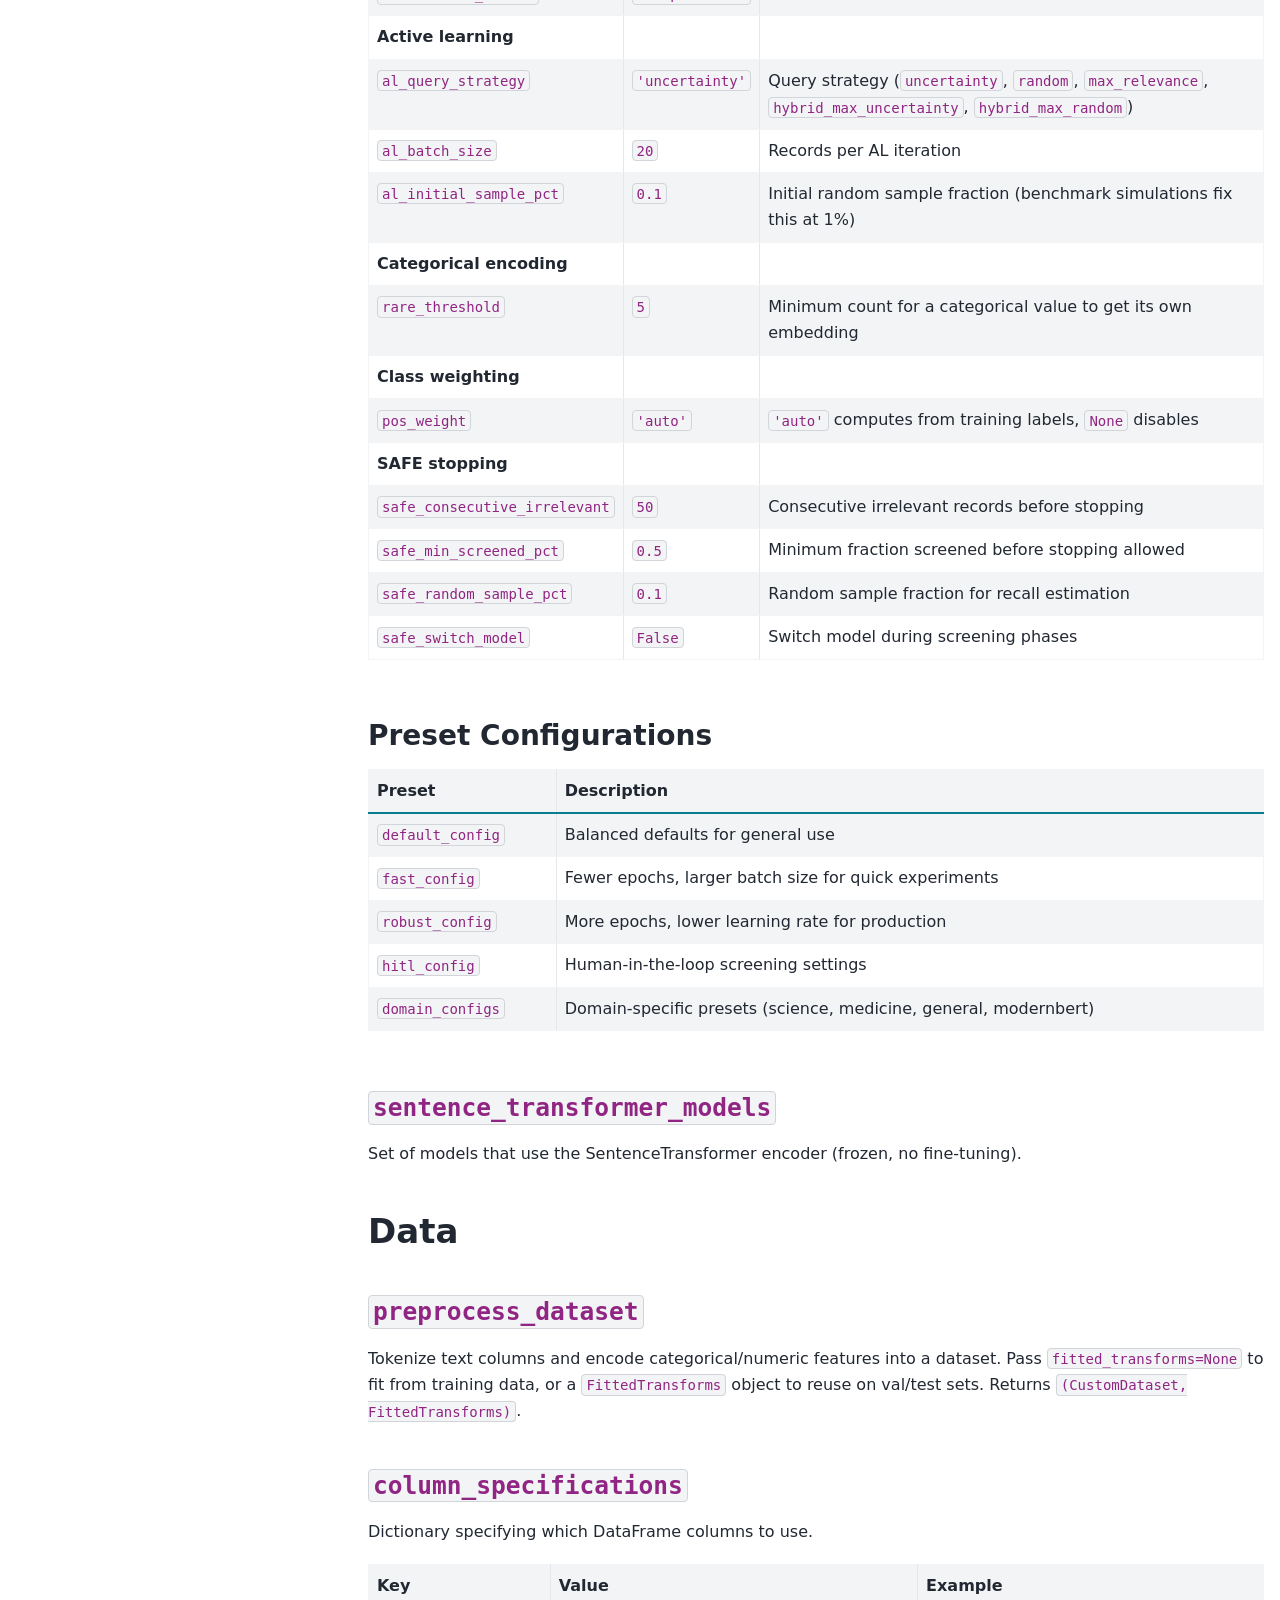
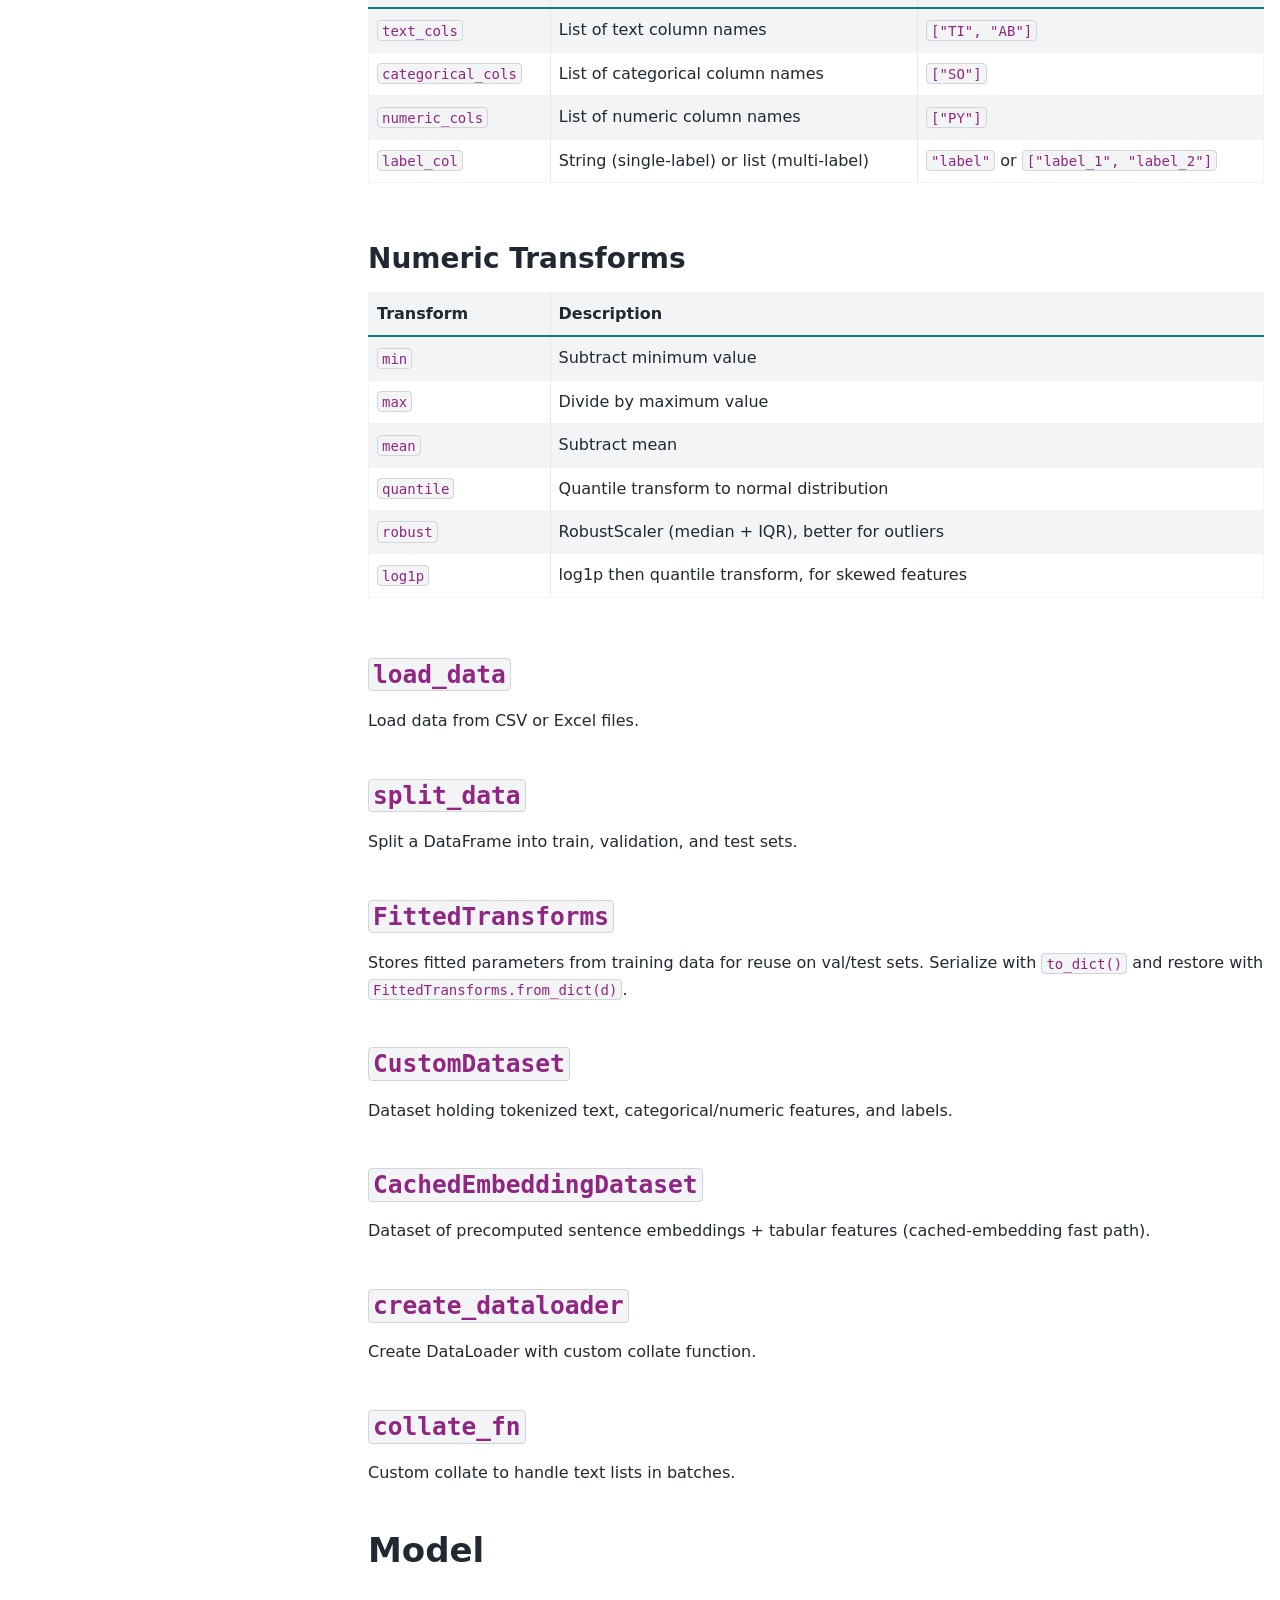
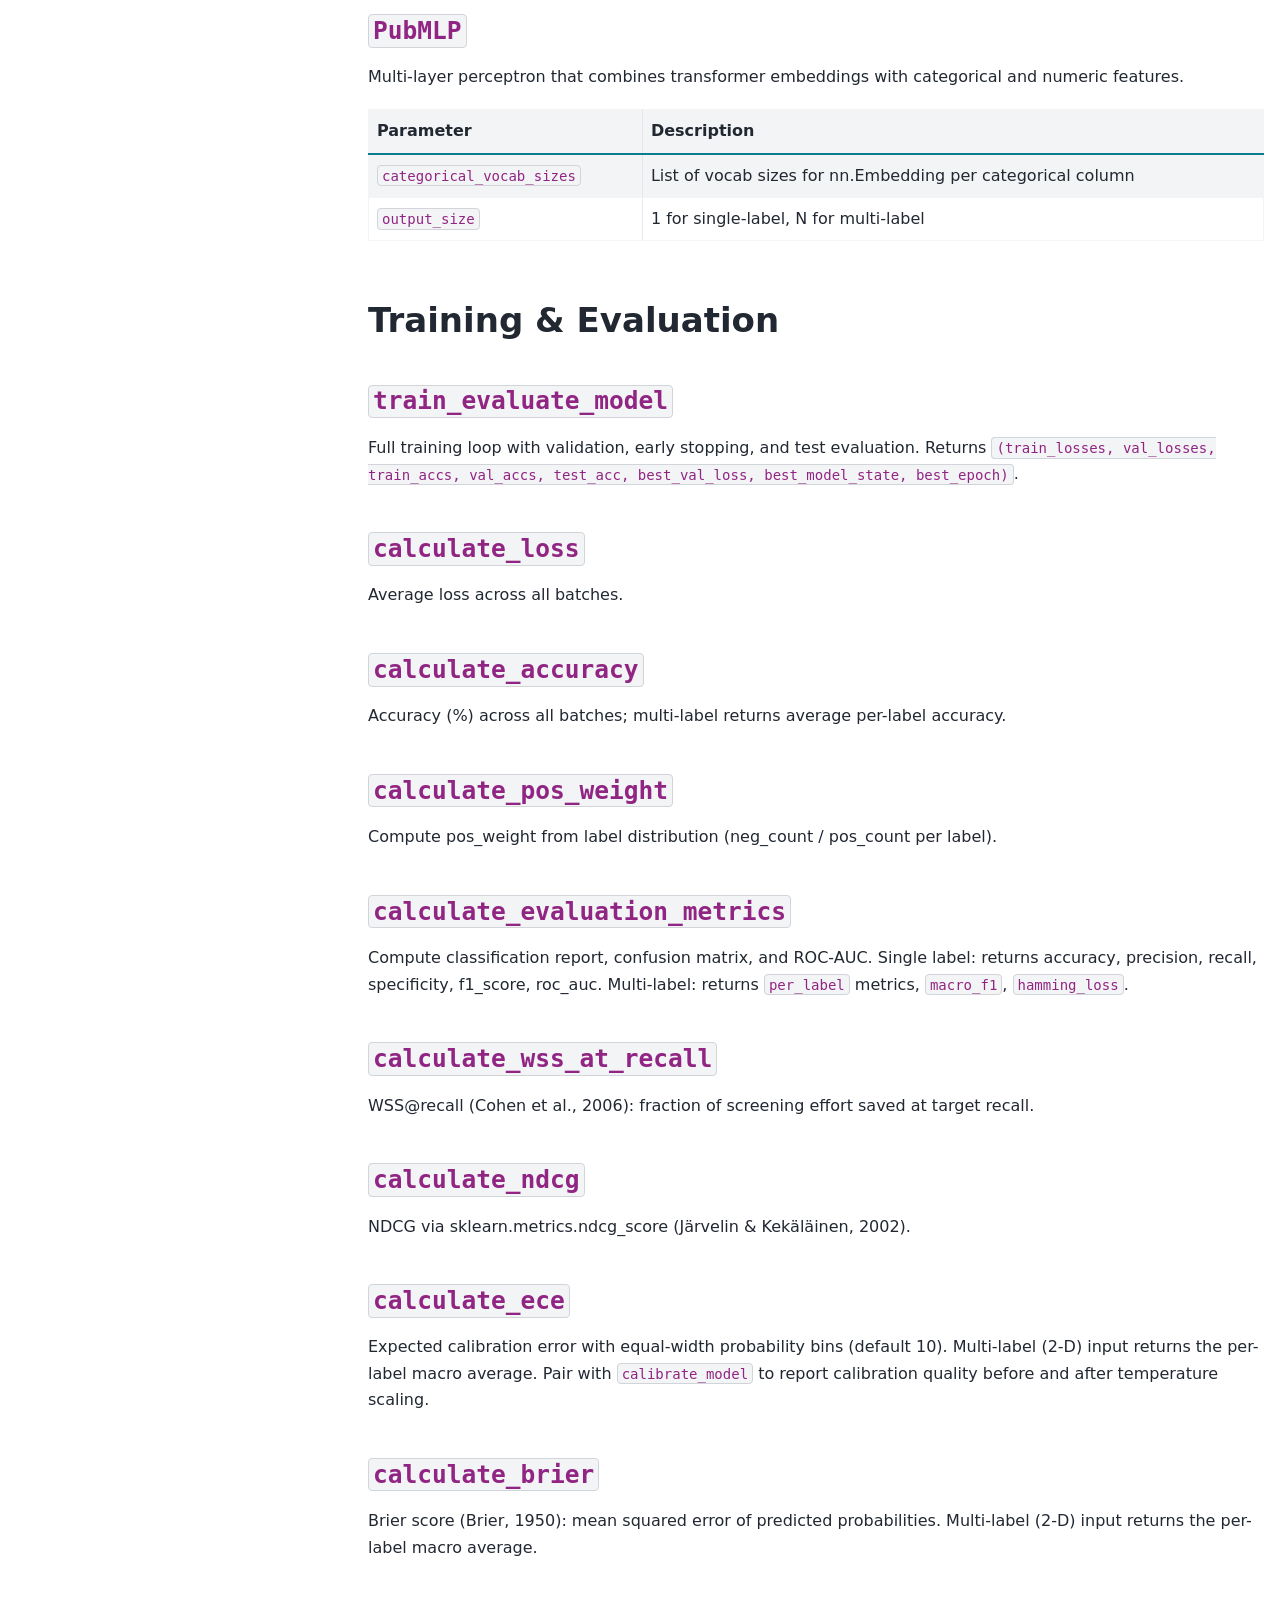
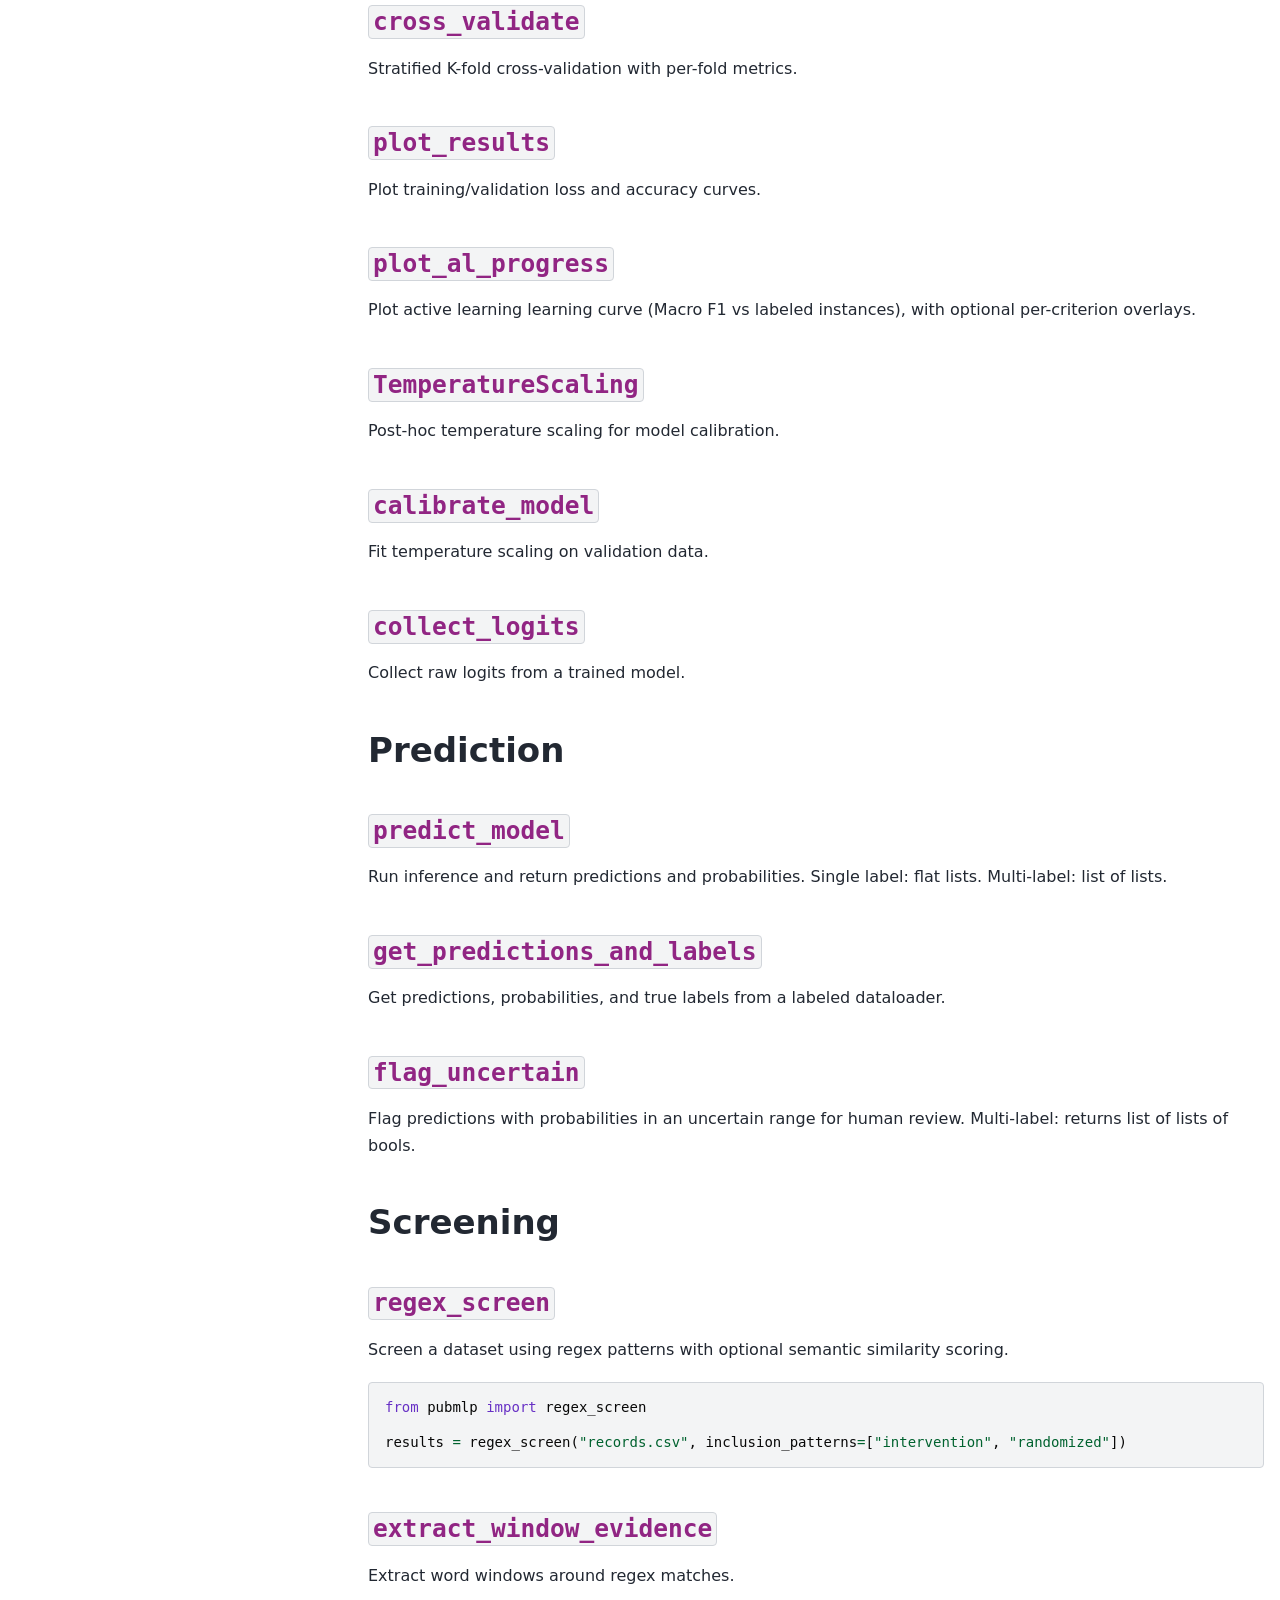
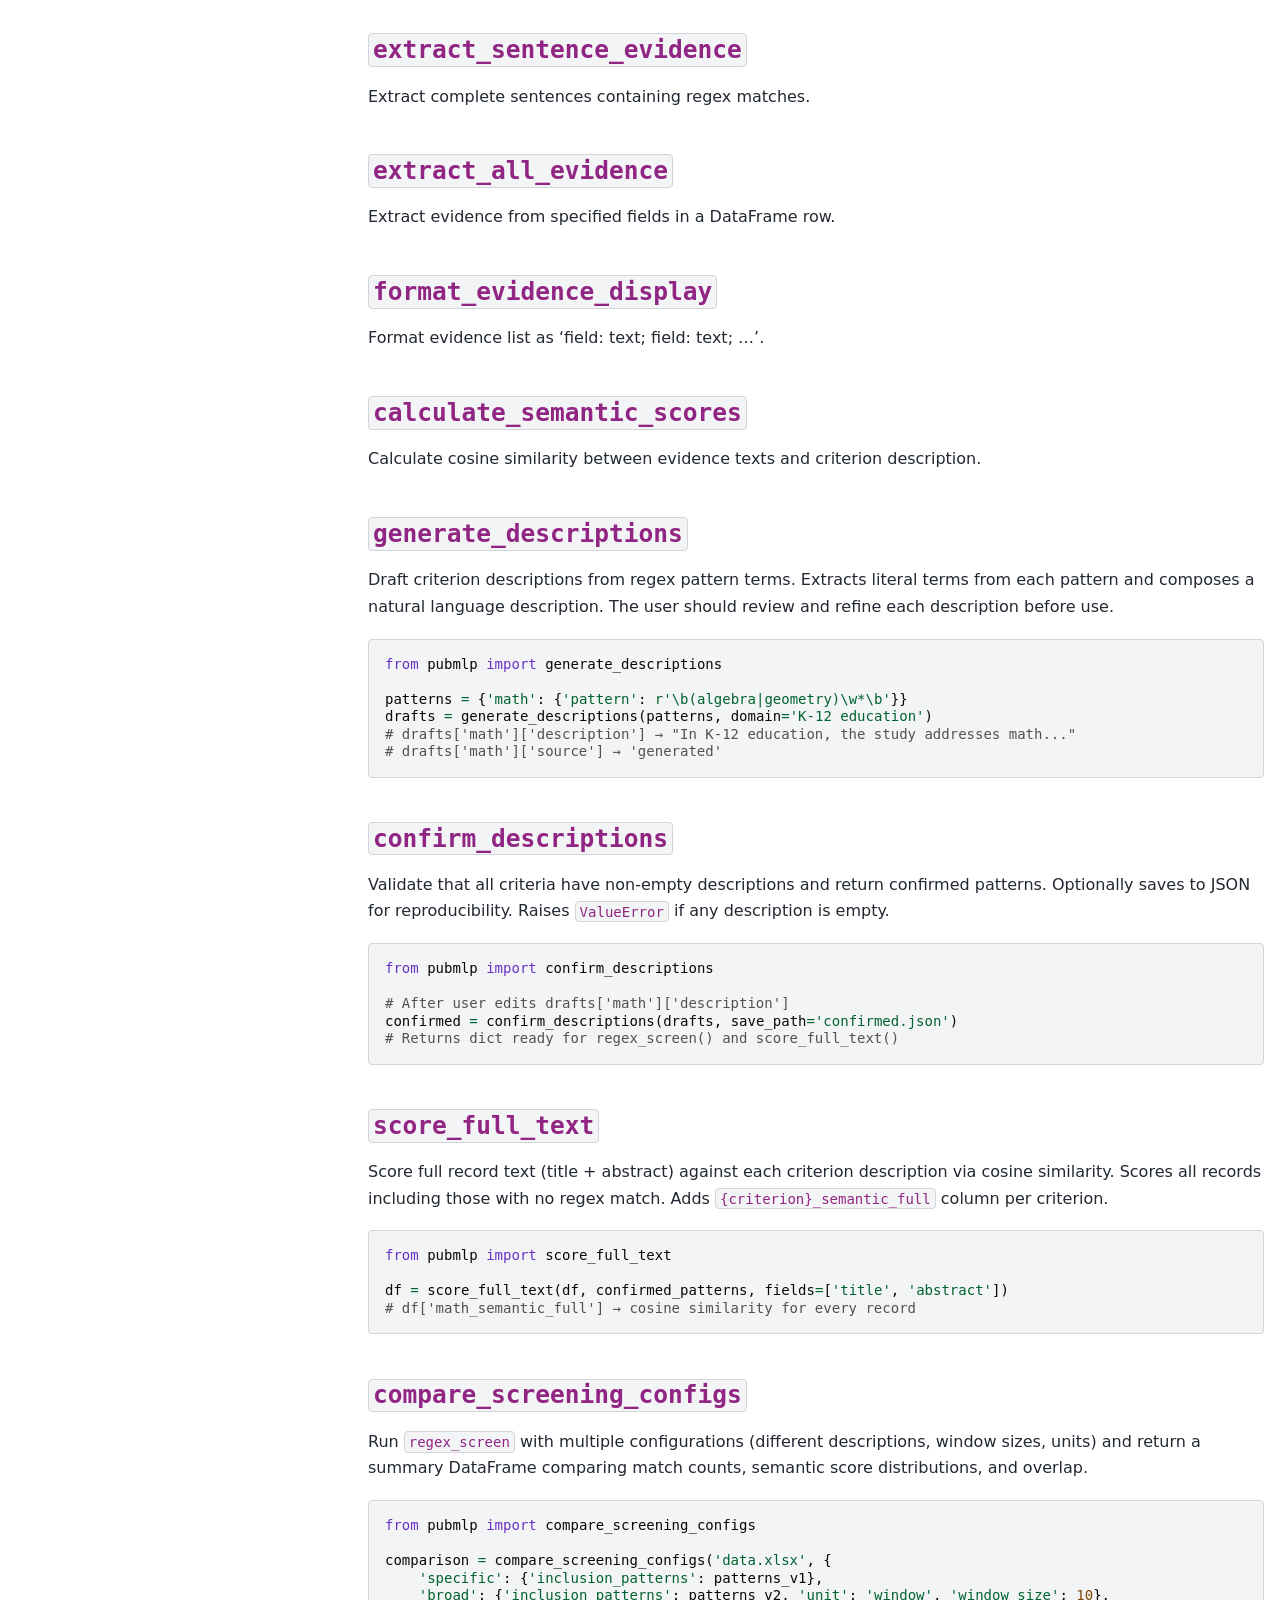
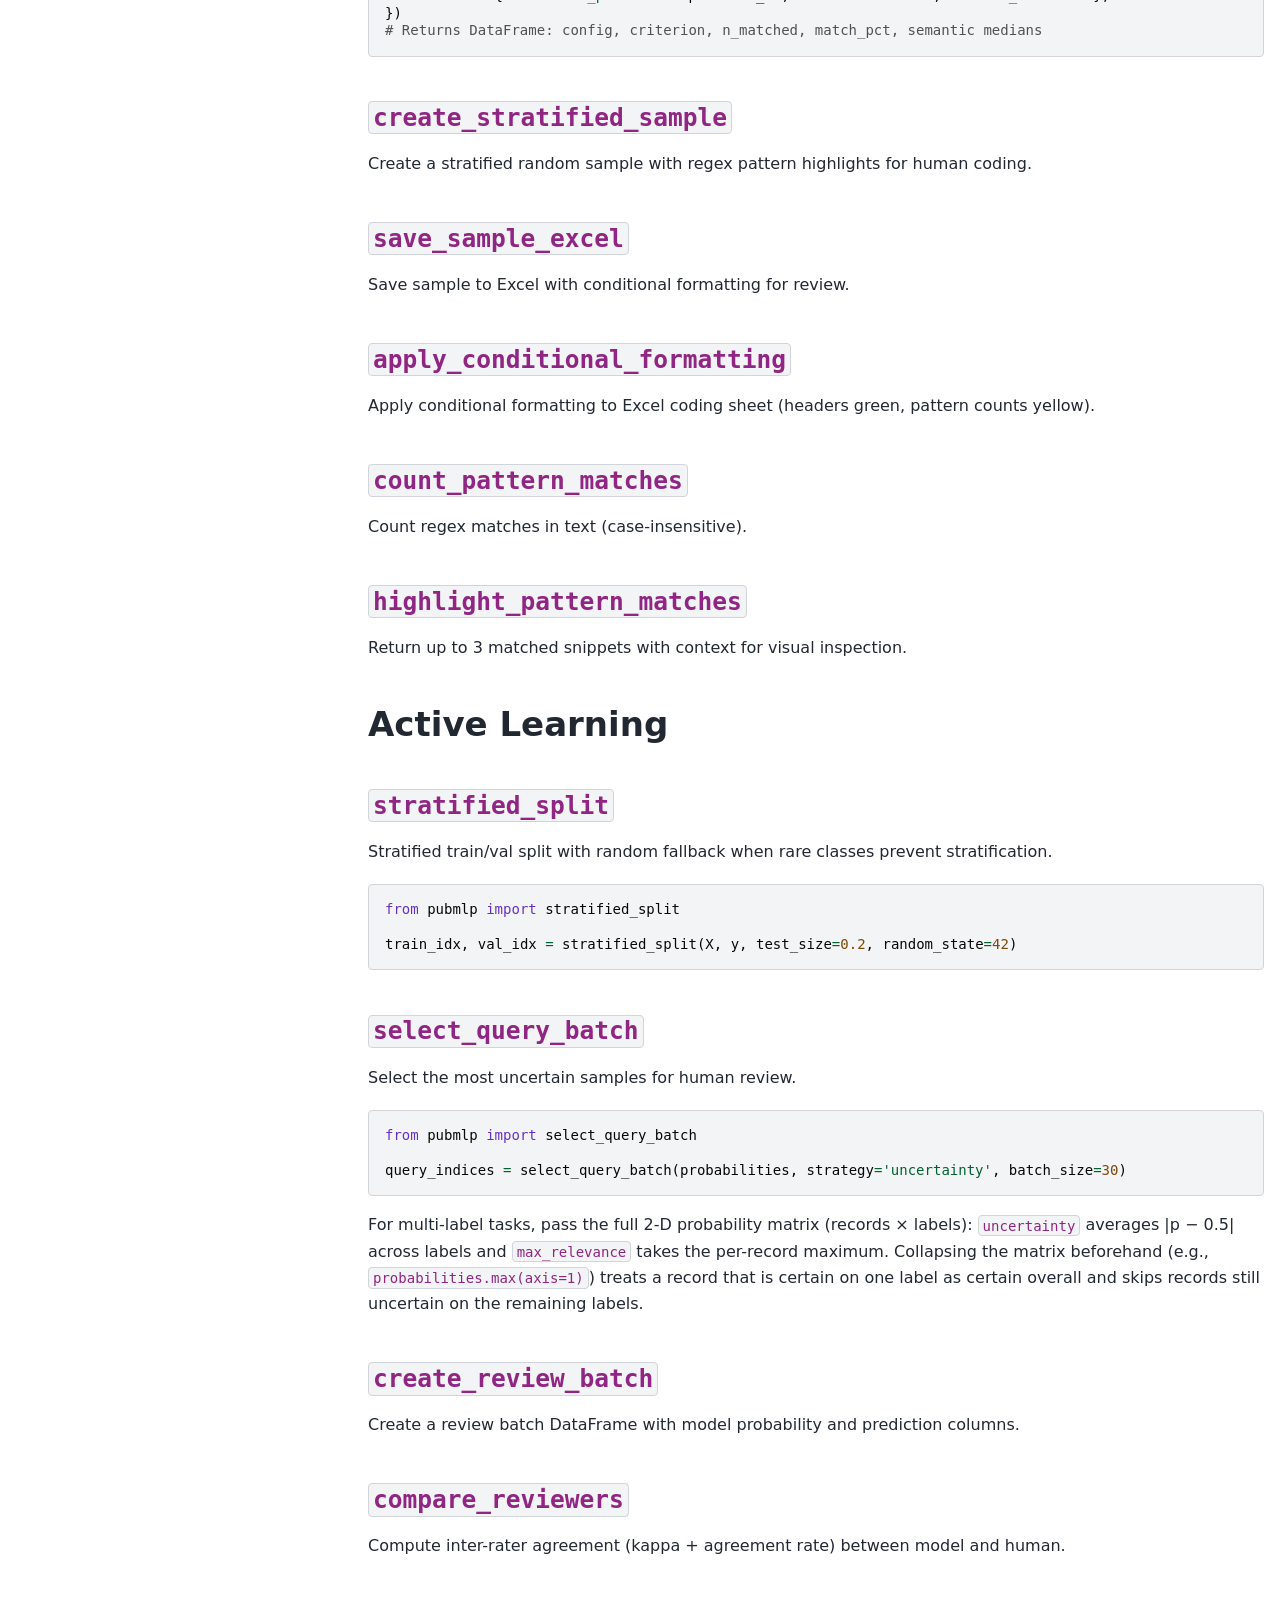
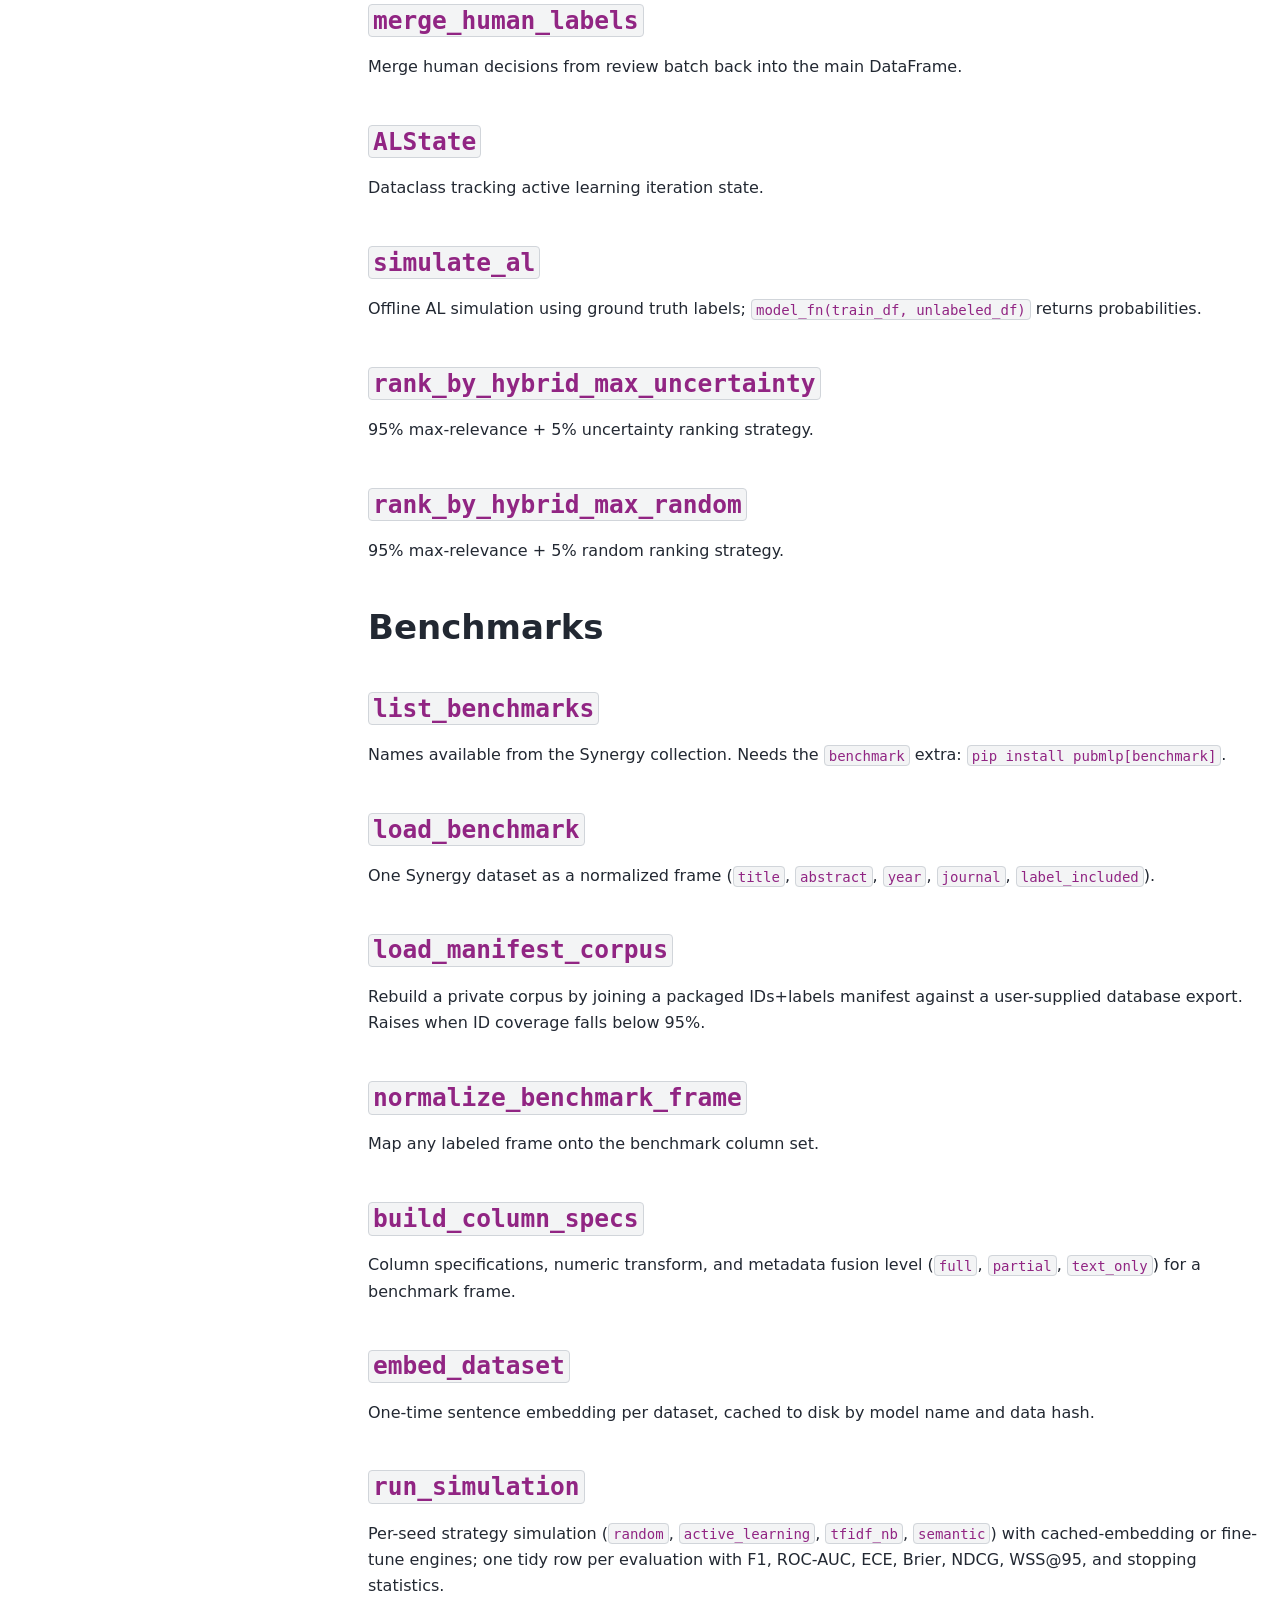
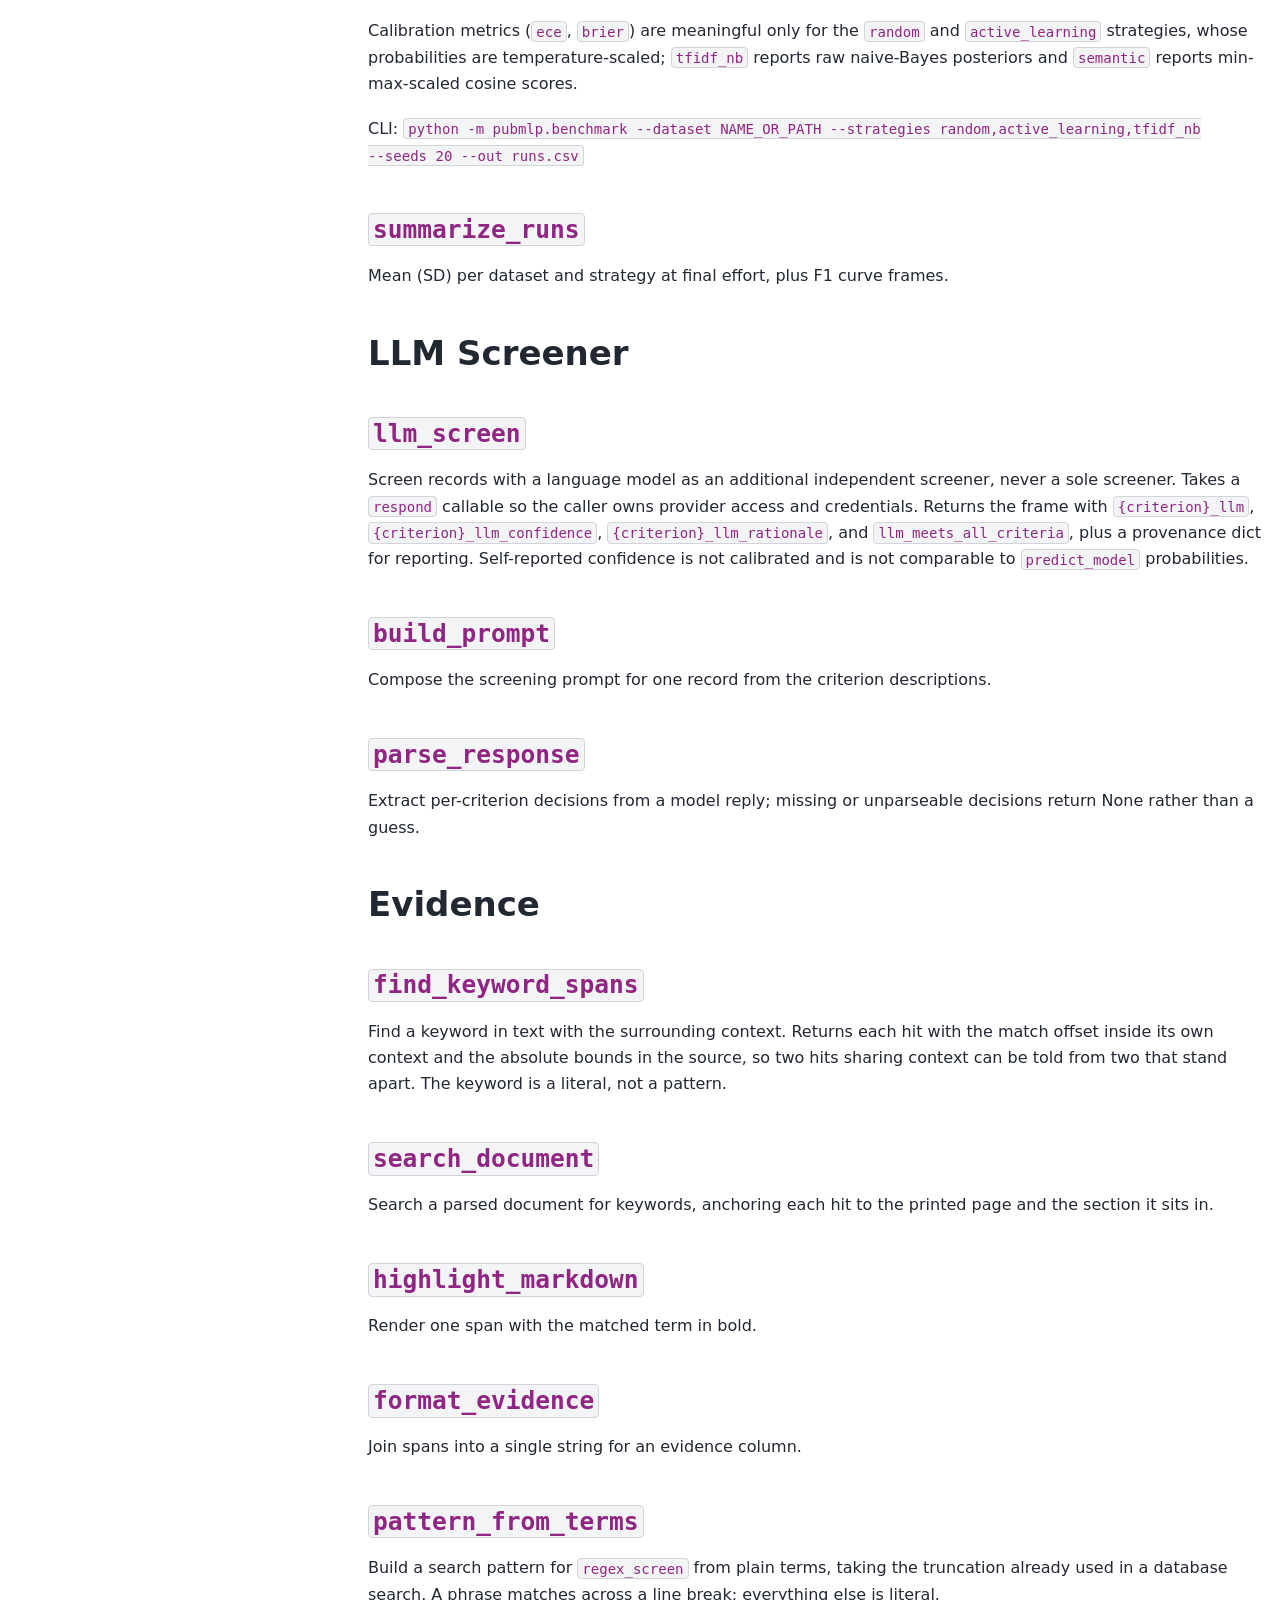
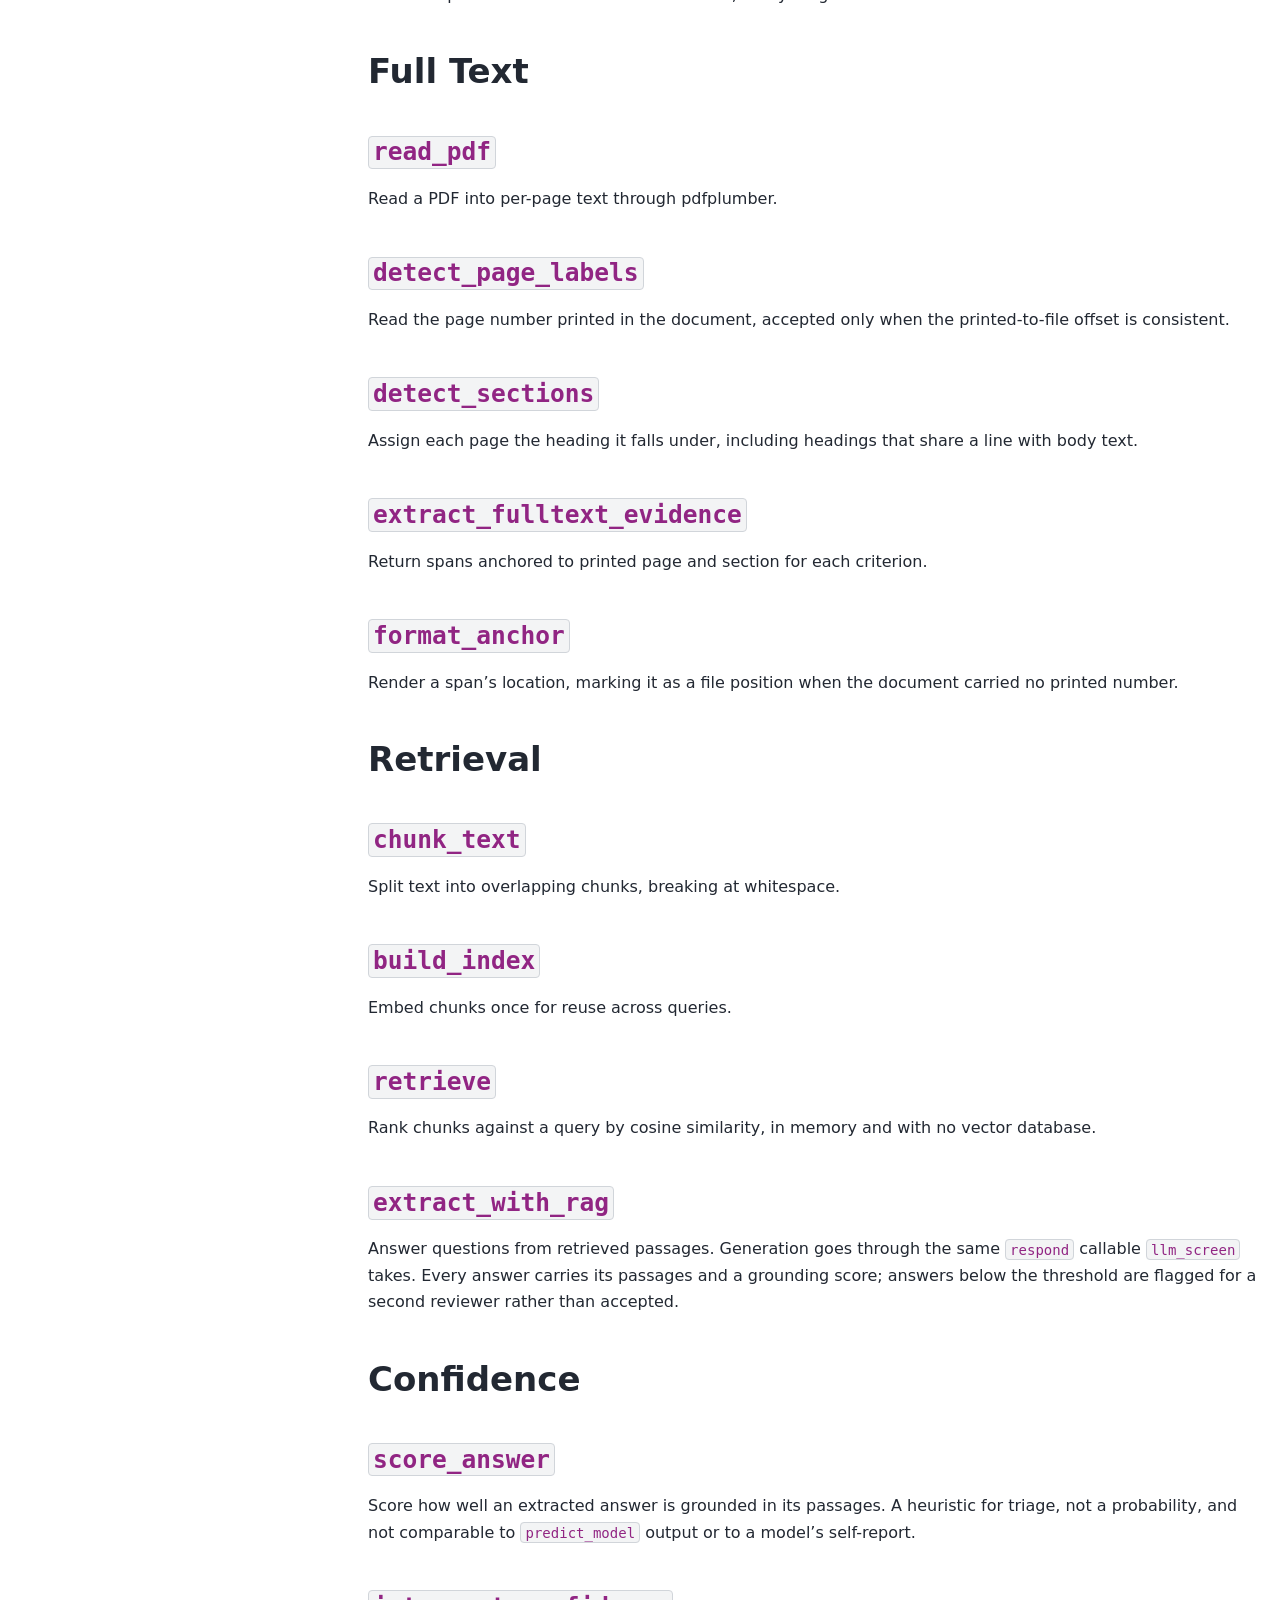
==== commit 2f1edc55: "Initial commit" ====
--- a/docs/api.html
+++ b/docs/api.html
@@ -1,4 +1,3 @@
-
 <!DOCTYPE html>
 
 
@@ -7,8 +6,9 @@
   <head>
     <meta charset="utf-8" />
     <meta name="viewport" content="width=device-width, initial-scale=1.0" /><meta name="viewport" content="width=device-width, initial-scale=1" />
-
-    <title>API Reference &#8212; pubmlp  documentation</title>
+<meta content="Classes and functions in pubmlp for configuration, records, screening, stopping and reporting." name="description" />
+
+    <title>API Reference &#8212; pubmlp</title>
   
   
   
@@ -27,28 +27,30 @@
   </noscript>
   
   <!-- Loaded before other Sphinx assets -->
-  <link href="_static/styles/theme.css?digest=90905a2f556bf617f1a9" rel="stylesheet" />
-<link href="_static/styles/pydata-sphinx-theme.css?digest=90905a2f556bf617f1a9" rel="stylesheet" />
-
-    <link rel="stylesheet" type="text/css" href="_static/pygments.css?v=8f2a1f02" />
-    <link rel="stylesheet" type="text/css" href="_static/custom.css?v=bf69dc6d" />
+  <link href="_static/styles/theme.css" rel="stylesheet" />
+<link href="_static/styles/pydata-sphinx-theme.css" rel="stylesheet" />
+
+    <link rel="stylesheet" type="text/css" href="_static/pygments.css" />
+    <link rel="stylesheet" type="text/css" href="_static/custom.css" />
   
   <!-- So that users can add custom icons -->
-  <script defer src="_static/scripts/fontawesome.js?digest=90905a2f556bf617f1a9"></script>
+  <script defer src="_static/scripts/fontawesome.js"></script>
   <!-- Pre-loaded scripts that we'll load fully later -->
-  <link rel="preload" as="script" href="_static/scripts/bootstrap.js?digest=90905a2f556bf617f1a9" />
-<link rel="preload" as="script" href="_static/scripts/pydata-sphinx-theme.js?digest=90905a2f556bf617f1a9" />
-
-    <script src="_static/documentation_options.js?v=7f41d439"></script>
-    <script src="_static/doctools.js?v=9bcbadda"></script>
-    <script src="_static/sphinx_highlight.js?v=dc90522c"></script>
+  <link rel="preload" as="script" href="_static/scripts/bootstrap.js" />
+<link rel="preload" as="script" href="_static/scripts/pydata-sphinx-theme.js" />
+
+    <script src="_static/documentation_options.js"></script>
+    <script src="_static/doctools.js"></script>
+    <script src="_static/sphinx_highlight.js"></script>
     <script>DOCUMENTATION_OPTIONS.pagename = 'api';</script>
     <script>DOCUMENTATION_OPTIONS.search_as_you_type = false;</script>
+    <link rel="canonical" href="https://mshin77.github.io/pubmlp/api.html" />
     <link rel="index" title="Index" href="genindex.html" />
     <link rel="search" title="Search" href="search.html" />
     <link rel="next" title="Changelog" href="changelog.html" />
     <link rel="prev" title="Screening Workflow" href="vignettes/screening-workflow.html" />
   <meta name="viewport" content="width=device-width, initial-scale=1"/>
+  <meta name="color-scheme" content="light dark"/>
   <meta name="docsearch:language" content="en"/>
   <meta name="docsearch:version" content="" />
   
@@ -98,7 +100,7 @@
   
     <header id="pst-header" class="bd-header navbar navbar-expand-lg bd-navbar d-print-none">
 <div class="bd-header__inner bd-page-width">
-  <button class="pst-navbar-icon sidebar-toggle primary-toggle" aria-label="Site navigation">
+  <button type="button" class="pst-navbar-icon sidebar-toggle primary-toggle" aria-label="Site navigation">
     <span class="fa-solid fa-bars"></span>
   </button>
   
@@ -122,8 +124,8 @@
       
     
     
-    <img src="_static/logo.svg" class="logo__image only-light" alt="pubmlp  documentation - Home"/>
-    <img src="_static/logo.svg" class="logo__image only-dark pst-js-only" alt="pubmlp  documentation - Home"/>
+    <img src="_static/logo.svg" class="logo__image only-light" alt="pubmlp - Home"/>
+    <img src="_static/logo.svg" class="logo__image only-dark pst-js-only" alt="pubmlp - Home"/>
   
   
 </a></div>
@@ -153,7 +155,7 @@
 
 
 <li class="nav-item current active">
-  <a class="nav-link nav-internal" href="#">
+  <a class="nav-link nav-internal" href="#" aria-current="page">
     API Reference
   </a>
 </li>
@@ -183,7 +185,7 @@
         <div class="navbar-item navbar-persistent--container">
           
 
-<button class="btn search-button-field search-button__button pst-js-only" title="Search" aria-label="Search" data-bs-placement="bottom" data-bs-toggle="tooltip">
+<button type="button" class="btn search-button-field search-button__button pst-js-only" title="Search" aria-label="Search" data-bs-placement="bottom" data-bs-toggle="tooltip">
  <i class="fa-solid fa-magnifying-glass"></i>
  <span class="search-button__default-text">Search</span>
  <span class="search-button__kbd-shortcut"><kbd class="kbd-shortcut__modifier">Ctrl</kbd>+<kbd class="kbd-shortcut__modifier">K</kbd></span>
@@ -194,15 +196,15 @@
         <div class="navbar-item">
 
 <div class="theme-switch-container dropdown pst-js-only" data-bs-toggle="tooltip" data-bs-placement="bottom" title="Color mode">
-  <button class="btn btn-sm nav-link pst-navbar-icon theme-switch-button dropdown-toggle" aria-label="Color mode" data-bs-toggle="dropdown">
+  <button type="button" class="btn btn-sm nav-link pst-navbar-icon theme-switch-button dropdown-toggle" aria-label="Color mode" data-bs-toggle="dropdown">
     <i class="theme-switch fa-solid fa-sun fa-lg fa-fw" data-mode="light" title="Light"></i>
     <i class="theme-switch fa-solid fa-moon fa-lg fa-fw" data-mode="dark" title="Dark"></i>
     <i class="theme-switch fa-solid fa-circle-half-stroke fa-lg fa-fw" data-mode="auto" title="System Settings"></i>
   </button>
   <ul class="dropdown-menu dropdown-menu-end">
-    <li><button class="dropdown-item d-flex align-items-center theme-change-button" data-mode="auto"><i class="fa-solid fa-circle-half-stroke fa-lg fa-fw me-1"></i>System Settings</button></li>
-    <li><button class="dropdown-item d-flex align-items-center theme-change-button" data-mode="light"><i class="fa-solid fa-sun fa-lg fa-fw me-1"></i>Light</button></li>
-    <li><button class="dropdown-item d-flex align-items-center theme-change-button" data-mode="dark"><i class="fa-solid fa-moon fa-lg fa-fw me-1"></i>Dark</button></li>
+    <li><button type="button" class="dropdown-item d-flex align-items-center theme-change-button" data-mode="auto"><i class="fa-solid fa-circle-half-stroke fa-lg fa-fw me-1"></i>System Settings</button></li>
+    <li><button type="button" class="dropdown-item d-flex align-items-center theme-change-button" data-mode="light"><i class="fa-solid fa-sun fa-lg fa-fw me-1"></i>Light</button></li>
+    <li><button type="button" class="dropdown-item d-flex align-items-center theme-change-button" data-mode="dark"><i class="fa-solid fa-moon fa-lg fa-fw me-1"></i>Dark</button></li>
   </ul>
 </div></div>
       
@@ -228,7 +230,7 @@
   
     <div class="navbar-persistent--mobile">
 
-<button class="btn search-button-field search-button__button pst-js-only" title="Search" aria-label="Search" data-bs-placement="bottom" data-bs-toggle="tooltip">
+<button type="button" class="btn search-button-field search-button__button pst-js-only" title="Search" aria-label="Search" data-bs-placement="bottom" data-bs-toggle="tooltip">
  <i class="fa-solid fa-magnifying-glass"></i>
  <span class="search-button__default-text">Search</span>
  <span class="search-button__kbd-shortcut"><kbd class="kbd-shortcut__modifier">Ctrl</kbd>+<kbd class="kbd-shortcut__modifier">K</kbd></span>
@@ -278,7 +280,7 @@
 
 
 <li class="nav-item current active">
-  <a class="nav-link nav-internal" href="#">
+  <a class="nav-link nav-internal" href="#" aria-current="page">
     API Reference
   </a>
 </li>
@@ -310,15 +312,15 @@
           <div class="navbar-item">
 
 <div class="theme-switch-container dropdown pst-js-only" data-bs-toggle="tooltip" data-bs-placement="bottom" title="Color mode">
-  <button class="btn btn-sm nav-link pst-navbar-icon theme-switch-button dropdown-toggle" aria-label="Color mode" data-bs-toggle="dropdown">
+  <button type="button" class="btn btn-sm nav-link pst-navbar-icon theme-switch-button dropdown-toggle" aria-label="Color mode" data-bs-toggle="dropdown">
     <i class="theme-switch fa-solid fa-sun fa-lg fa-fw" data-mode="light" title="Light"></i>
     <i class="theme-switch fa-solid fa-moon fa-lg fa-fw" data-mode="dark" title="Dark"></i>
     <i class="theme-switch fa-solid fa-circle-half-stroke fa-lg fa-fw" data-mode="auto" title="System Settings"></i>
   </button>
   <ul class="dropdown-menu dropdown-menu-end">
-    <li><button class="dropdown-item d-flex align-items-center theme-change-button" data-mode="auto"><i class="fa-solid fa-circle-half-stroke fa-lg fa-fw me-1"></i>System Settings</button></li>
-    <li><button class="dropdown-item d-flex align-items-center theme-change-button" data-mode="light"><i class="fa-solid fa-sun fa-lg fa-fw me-1"></i>Light</button></li>
-    <li><button class="dropdown-item d-flex align-items-center theme-change-button" data-mode="dark"><i class="fa-solid fa-moon fa-lg fa-fw me-1"></i>Dark</button></li>
+    <li><button type="button" class="dropdown-item d-flex align-items-center theme-change-button" data-mode="auto"><i class="fa-solid fa-circle-half-stroke fa-lg fa-fw me-1"></i>System Settings</button></li>
+    <li><button type="button" class="dropdown-item d-flex align-items-center theme-change-button" data-mode="light"><i class="fa-solid fa-sun fa-lg fa-fw me-1"></i>Light</button></li>
+    <li><button type="button" class="dropdown-item d-flex align-items-center theme-change-button" data-mode="dark"><i class="fa-solid fa-moon fa-lg fa-fw me-1"></i>Dark</button></li>
   </ul>
 </div></div>
         
@@ -423,7 +425,7 @@
 </ul>
 </li>
 <li class="toc-h2 nav-item toc-entry"><a class="reference internal nav-link" href="#active-learning">Active Learning</a><ul class="nav section-nav flex-column">
-<li class="toc-h3 nav-item toc-entry"><a class="reference internal nav-link" href="#safe-stratified-split"><code class="docutils literal notranslate"><span class="pre">safe_stratified_split</span></code></a></li>
+<li class="toc-h3 nav-item toc-entry"><a class="reference internal nav-link" href="#stratified-split"><code class="docutils literal notranslate"><span class="pre">stratified_split</span></code></a></li>
 <li class="toc-h3 nav-item toc-entry"><a class="reference internal nav-link" href="#select-query-batch"><code class="docutils literal notranslate"><span class="pre">select_query_batch</span></code></a></li>
 <li class="toc-h3 nav-item toc-entry"><a class="reference internal nav-link" href="#create-review-batch"><code class="docutils literal notranslate"><span class="pre">create_review_batch</span></code></a></li>
 <li class="toc-h3 nav-item toc-entry"><a class="reference internal nav-link" href="#compare-reviewers"><code class="docutils literal notranslate"><span class="pre">compare_reviewers</span></code></a></li>
@@ -504,7 +506,7 @@
 <li class="toc-h3 nav-item toc-entry"><a class="reference internal nav-link" href="#audittrail"><code class="docutils literal notranslate"><span class="pre">AuditTrail</span></code></a></li>
 <li class="toc-h3 nav-item toc-entry"><a class="reference internal nav-link" href="#auditentry"><code class="docutils literal notranslate"><span class="pre">AuditEntry</span></code></a></li>
 <li class="toc-h3 nav-item toc-entry"><a class="reference internal nav-link" href="#summarize-human-decisions"><code class="docutils literal notranslate"><span class="pre">summarize_human_decisions</span></code></a></li>
-<li class="toc-h3 nav-item toc-entry"><a class="reference internal nav-link" href="#generate-prisma-report"><code class="docutils literal notranslate"><span class="pre">generate_prisma_report</span></code></a></li>
+<li class="toc-h3 nav-item toc-entry"><a class="reference internal nav-link" href="#generate-coding-report"><code class="docutils literal notranslate"><span class="pre">generate_coding_report</span></code></a></li>
 <li class="toc-h3 nav-item toc-entry"><a class="reference internal nav-link" href="#interpret-kappa"><code class="docutils literal notranslate"><span class="pre">interpret_kappa</span></code></a></li>
 </ul>
 </li>
@@ -574,11 +576,11 @@
                 <article class="bd-article">
                   
   <section id="api-reference">
-<h1>API Reference<a class="headerlink" href="#api-reference" title="Link to this heading">#</a></h1>
+<h1>API Reference<a class="headerlink" href="#api-reference" title="Link to this heading"></a></h1>
 <section id="configuration">
-<h2>Configuration<a class="headerlink" href="#configuration" title="Link to this heading">#</a></h2>
+<h2>Configuration<a class="headerlink" href="#configuration" title="Link to this heading"></a></h2>
 <section id="config">
-<h3><code class="docutils literal notranslate"><span class="pre">Config</span></code><a class="headerlink" href="#config" title="Link to this heading">#</a></h3>
+<h3><code class="docutils literal notranslate"><span class="pre">Config</span></code><a class="headerlink" href="#config" title="Link to this heading"></a></h3>
 <p>Dataclass holding all training and model hyperparameters.</p>
 <div class="pst-scrollable-table-container"><table class="table">
 <thead>
@@ -745,7 +747,7 @@
 </div>
 </section>
 <section id="preset-configurations">
-<h3>Preset Configurations<a class="headerlink" href="#preset-configurations" title="Link to this heading">#</a></h3>
+<h3>Preset Configurations<a class="headerlink" href="#preset-configurations" title="Link to this heading"></a></h3>
 <div class="pst-scrollable-table-container"><table class="table">
 <thead>
 <tr class="row-odd"><th class="head"><p>Preset</p></th>
@@ -773,18 +775,18 @@
 </div>
 </section>
 <section id="sentence-transformer-models">
-<h3><code class="docutils literal notranslate"><span class="pre">sentence_transformer_models</span></code><a class="headerlink" href="#sentence-transformer-models" title="Link to this heading">#</a></h3>
+<h3><code class="docutils literal notranslate"><span class="pre">sentence_transformer_models</span></code><a class="headerlink" href="#sentence-transformer-models" title="Link to this heading"></a></h3>
 <p>Set of models that use the SentenceTransformer encoder (frozen, no fine-tuning).</p>
 </section>
 </section>
 <section id="data">
-<h2>Data<a class="headerlink" href="#data" title="Link to this heading">#</a></h2>
+<h2>Data<a class="headerlink" href="#data" title="Link to this heading"></a></h2>
 <section id="preprocess-dataset">
-<h3><code class="docutils literal notranslate"><span class="pre">preprocess_dataset</span></code><a class="headerlink" href="#preprocess-dataset" title="Link to this heading">#</a></h3>
+<h3><code class="docutils literal notranslate"><span class="pre">preprocess_dataset</span></code><a class="headerlink" href="#preprocess-dataset" title="Link to this heading"></a></h3>
 <p>Tokenize text columns and encode categorical/numeric features into a dataset. Pass <code class="docutils literal notranslate"><span class="pre">fitted_transforms=None</span></code> to fit from training data, or a <code class="docutils literal notranslate"><span class="pre">FittedTransforms</span></code> object to reuse on val/test sets. Returns <code class="docutils literal notranslate"><span class="pre">(CustomDataset,</span> <span class="pre">FittedTransforms)</span></code>.</p>
 </section>
 <section id="column-specifications">
-<h3><code class="docutils literal notranslate"><span class="pre">column_specifications</span></code><a class="headerlink" href="#column-specifications" title="Link to this heading">#</a></h3>
+<h3><code class="docutils literal notranslate"><span class="pre">column_specifications</span></code><a class="headerlink" href="#column-specifications" title="Link to this heading"></a></h3>
 <p>Dictionary specifying which DataFrame columns to use.</p>
 <div class="pst-scrollable-table-container"><table class="table">
 <thead>
@@ -815,7 +817,7 @@
 </div>
 </section>
 <section id="numeric-transforms">
-<h3>Numeric Transforms<a class="headerlink" href="#numeric-transforms" title="Link to this heading">#</a></h3>
+<h3>Numeric Transforms<a class="headerlink" href="#numeric-transforms" title="Link to this heading"></a></h3>
 <div class="pst-scrollable-table-container"><table class="table">
 <thead>
 <tr class="row-odd"><th class="head"><p>Transform</p></th>
@@ -846,38 +848,38 @@
 </div>
 </section>
 <section id="load-data">
-<h3><code class="docutils literal notranslate"><span class="pre">load_data</span></code><a class="headerlink" href="#load-data" title="Link to this heading">#</a></h3>
+<h3><code class="docutils literal notranslate"><span class="pre">load_data</span></code><a class="headerlink" href="#load-data" title="Link to this heading"></a></h3>
 <p>Load data from CSV or Excel files.</p>
 </section>
 <section id="split-data">
-<h3><code class="docutils literal notranslate"><span class="pre">split_data</span></code><a class="headerlink" href="#split-data" title="Link to this heading">#</a></h3>
+<h3><code class="docutils literal notranslate"><span class="pre">split_data</span></code><a class="headerlink" href="#split-data" title="Link to this heading"></a></h3>
 <p>Split a DataFrame into train, validation, and test sets.</p>
 </section>
 <section id="fittedtransforms">
-<h3><code class="docutils literal notranslate"><span class="pre">FittedTransforms</span></code><a class="headerlink" href="#fittedtransforms" title="Link to this heading">#</a></h3>
+<h3><code class="docutils literal notranslate"><span class="pre">FittedTransforms</span></code><a class="headerlink" href="#fittedtransforms" title="Link to this heading"></a></h3>
 <p>Stores fitted parameters from training data for reuse on val/test sets. Serialize with <code class="docutils literal notranslate"><span class="pre">to_dict()</span></code> and restore with <code class="docutils literal notranslate"><span class="pre">FittedTransforms.from_dict(d)</span></code>.</p>
 </section>
 <section id="customdataset">
-<h3><code class="docutils literal notranslate"><span class="pre">CustomDataset</span></code><a class="headerlink" href="#customdataset" title="Link to this heading">#</a></h3>
+<h3><code class="docutils literal notranslate"><span class="pre">CustomDataset</span></code><a class="headerlink" href="#customdataset" title="Link to this heading"></a></h3>
 <p>Dataset holding tokenized text, categorical/numeric features, and labels.</p>
 </section>
 <section id="cachedembeddingdataset">
-<h3><code class="docutils literal notranslate"><span class="pre">CachedEmbeddingDataset</span></code><a class="headerlink" href="#cachedembeddingdataset" title="Link to this heading">#</a></h3>
+<h3><code class="docutils literal notranslate"><span class="pre">CachedEmbeddingDataset</span></code><a class="headerlink" href="#cachedembeddingdataset" title="Link to this heading"></a></h3>
 <p>Dataset of precomputed sentence embeddings + tabular features (cached-embedding fast path).</p>
 </section>
 <section id="create-dataloader">
-<h3><code class="docutils literal notranslate"><span class="pre">create_dataloader</span></code><a class="headerlink" href="#create-dataloader" title="Link to this heading">#</a></h3>
+<h3><code class="docutils literal notranslate"><span class="pre">create_dataloader</span></code><a class="headerlink" href="#create-dataloader" title="Link to this heading"></a></h3>
 <p>Create DataLoader with custom collate function.</p>
 </section>
 <section id="collate-fn">
-<h3><code class="docutils literal notranslate"><span class="pre">collate_fn</span></code><a class="headerlink" href="#collate-fn" title="Link to this heading">#</a></h3>
+<h3><code class="docutils literal notranslate"><span class="pre">collate_fn</span></code><a class="headerlink" href="#collate-fn" title="Link to this heading"></a></h3>
 <p>Custom collate to handle text lists in batches.</p>
 </section>
 </section>
 <section id="model">
-<h2>Model<a class="headerlink" href="#model" title="Link to this heading">#</a></h2>
+<h2>Model<a class="headerlink" href="#model" title="Link to this heading"></a></h2>
 <section id="pubmlp">
-<h3><code class="docutils literal notranslate"><span class="pre">PubMLP</span></code><a class="headerlink" href="#pubmlp" title="Link to this heading">#</a></h3>
+<h3><code class="docutils literal notranslate"><span class="pre">PubMLP</span></code><a class="headerlink" href="#pubmlp" title="Link to this heading"></a></h3>
 <p>Multi-layer perceptron that combines transformer embeddings with categorical and numeric features.</p>
 <div class="pst-scrollable-table-container"><table class="table">
 <thead>
@@ -898,472 +900,472 @@
 </section>
 </section>
 <section id="training-evaluation">
-<h2>Training &amp; Evaluation<a class="headerlink" href="#training-evaluation" title="Link to this heading">#</a></h2>
+<h2>Training &amp; Evaluation<a class="headerlink" href="#training-evaluation" title="Link to this heading"></a></h2>
 <section id="train-evaluate-model">
-<h3><code class="docutils literal notranslate"><span class="pre">train_evaluate_model</span></code><a class="headerlink" href="#train-evaluate-model" title="Link to this heading">#</a></h3>
+<h3><code class="docutils literal notranslate"><span class="pre">train_evaluate_model</span></code><a class="headerlink" href="#train-evaluate-model" title="Link to this heading"></a></h3>
 <p>Full training loop with validation, early stopping, and test evaluation. Returns <code class="docutils literal notranslate"><span class="pre">(train_losses,</span> <span class="pre">val_losses,</span> <span class="pre">train_accs,</span> <span class="pre">val_accs,</span> <span class="pre">test_acc,</span> <span class="pre">best_val_loss,</span> <span class="pre">best_model_state,</span> <span class="pre">best_epoch)</span></code>.</p>
 </section>
 <section id="calculate-loss">
-<h3><code class="docutils literal notranslate"><span class="pre">calculate_loss</span></code><a class="headerlink" href="#calculate-loss" title="Link to this heading">#</a></h3>
+<h3><code class="docutils literal notranslate"><span class="pre">calculate_loss</span></code><a class="headerlink" href="#calculate-loss" title="Link to this heading"></a></h3>
 <p>Average loss across all batches.</p>
 </section>
 <section id="calculate-accuracy">
-<h3><code class="docutils literal notranslate"><span class="pre">calculate_accuracy</span></code><a class="headerlink" href="#calculate-accuracy" title="Link to this heading">#</a></h3>
+<h3><code class="docutils literal notranslate"><span class="pre">calculate_accuracy</span></code><a class="headerlink" href="#calculate-accuracy" title="Link to this heading"></a></h3>
 <p>Accuracy (%) across all batches; multi-label returns average per-label accuracy.</p>
 </section>
 <section id="calculate-pos-weight">
-<h3><code class="docutils literal notranslate"><span class="pre">calculate_pos_weight</span></code><a class="headerlink" href="#calculate-pos-weight" title="Link to this heading">#</a></h3>
+<h3><code class="docutils literal notranslate"><span class="pre">calculate_pos_weight</span></code><a class="headerlink" href="#calculate-pos-weight" title="Link to this heading"></a></h3>
 <p>Compute pos_weight from label distribution (neg_count / pos_count per label).</p>
 </section>
 <section id="calculate-evaluation-metrics">
-<h3><code class="docutils literal notranslate"><span class="pre">calculate_evaluation_metrics</span></code><a class="headerlink" href="#calculate-evaluation-metrics" title="Link to this heading">#</a></h3>
+<h3><code class="docutils literal notranslate"><span class="pre">calculate_evaluation_metrics</span></code><a class="headerlink" href="#calculate-evaluation-metrics" title="Link to this heading"></a></h3>
 <p>Compute classification report, confusion matrix, and ROC-AUC. Single label: returns accuracy, precision, recall, specificity, f1_score, roc_auc. Multi-label: returns <code class="docutils literal notranslate"><span class="pre">per_label</span></code> metrics, <code class="docutils literal notranslate"><span class="pre">macro_f1</span></code>, <code class="docutils literal notranslate"><span class="pre">hamming_loss</span></code>.</p>
 </section>
 <section id="calculate-wss-at-recall">
-<h3><code class="docutils literal notranslate"><span class="pre">calculate_wss_at_recall</span></code><a class="headerlink" href="#calculate-wss-at-recall" title="Link to this heading">#</a></h3>
+<h3><code class="docutils literal notranslate"><span class="pre">calculate_wss_at_recall</span></code><a class="headerlink" href="#calculate-wss-at-recall" title="Link to this heading"></a></h3>
 <p>WSS&#64;recall (Cohen et al., 2006): fraction of screening effort saved at target recall.</p>
 </section>
 <section id="calculate-ndcg">
-<h3><code class="docutils literal notranslate"><span class="pre">calculate_ndcg</span></code><a class="headerlink" href="#calculate-ndcg" title="Link to this heading">#</a></h3>
+<h3><code class="docutils literal notranslate"><span class="pre">calculate_ndcg</span></code><a class="headerlink" href="#calculate-ndcg" title="Link to this heading"></a></h3>
 <p>NDCG via sklearn.metrics.ndcg_score (Järvelin &amp; Kekäläinen, 2002).</p>
 </section>
 <section id="calculate-ece">
-<h3><code class="docutils literal notranslate"><span class="pre">calculate_ece</span></code><a class="headerlink" href="#calculate-ece" title="Link to this heading">#</a></h3>
+<h3><code class="docutils literal notranslate"><span class="pre">calculate_ece</span></code><a class="headerlink" href="#calculate-ece" title="Link to this heading"></a></h3>
 <p>Expected calibration error with equal-width probability bins (default 10). Multi-label (2-D) input returns the per-label macro average. Pair with <code class="docutils literal notranslate"><span class="pre">calibrate_model</span></code> to report calibration quality before and after temperature scaling.</p>
 </section>
 <section id="calculate-brier">
-<h3><code class="docutils literal notranslate"><span class="pre">calculate_brier</span></code><a class="headerlink" href="#calculate-brier" title="Link to this heading">#</a></h3>
+<h3><code class="docutils literal notranslate"><span class="pre">calculate_brier</span></code><a class="headerlink" href="#calculate-brier" title="Link to this heading"></a></h3>
 <p>Brier score (Brier, 1950): mean squared error of predicted probabilities. Multi-label (2-D) input returns the per-label macro average.</p>
 </section>
 <section id="cross-validate">
-<h3><code class="docutils literal notranslate"><span class="pre">cross_validate</span></code><a class="headerlink" href="#cross-validate" title="Link to this heading">#</a></h3>
+<h3><code class="docutils literal notranslate"><span class="pre">cross_validate</span></code><a class="headerlink" href="#cross-validate" title="Link to this heading"></a></h3>
 <p>Stratified K-fold cross-validation with per-fold metrics.</p>
 </section>
 <section id="plot-results">
-<h3><code class="docutils literal notranslate"><span class="pre">plot_results</span></code><a class="headerlink" href="#plot-results" title="Link to this heading">#</a></h3>
+<h3><code class="docutils literal notranslate"><span class="pre">plot_results</span></code><a class="headerlink" href="#plot-results" title="Link to this heading"></a></h3>
 <p>Plot training/validation loss and accuracy curves.</p>
 </section>
 <section id="plot-al-progress">
-<h3><code class="docutils literal notranslate"><span class="pre">plot_al_progress</span></code><a class="headerlink" href="#plot-al-progress" title="Link to this heading">#</a></h3>
+<h3><code class="docutils literal notranslate"><span class="pre">plot_al_progress</span></code><a class="headerlink" href="#plot-al-progress" title="Link to this heading"></a></h3>
 <p>Plot active learning learning curve (Macro F1 vs labeled instances), with optional per-criterion overlays.</p>
 </section>
 <section id="temperaturescaling">
-<h3><code class="docutils literal notranslate"><span class="pre">TemperatureScaling</span></code><a class="headerlink" href="#temperaturescaling" title="Link to this heading">#</a></h3>
+<h3><code class="docutils literal notranslate"><span class="pre">TemperatureScaling</span></code><a class="headerlink" href="#temperaturescaling" title="Link to this heading"></a></h3>
 <p>Post-hoc temperature scaling for model calibration.</p>
 </section>
 <section id="calibrate-model">
-<h3><code class="docutils literal notranslate"><span class="pre">calibrate_model</span></code><a class="headerlink" href="#calibrate-model" title="Link to this heading">#</a></h3>
+<h3><code class="docutils literal notranslate"><span class="pre">calibrate_model</span></code><a class="headerlink" href="#calibrate-model" title="Link to this heading"></a></h3>
 <p>Fit temperature scaling on validation data.</p>
 </section>
 <section id="collect-logits">
-<h3><code class="docutils literal notranslate"><span class="pre">collect_logits</span></code><a class="headerlink" href="#collect-logits" title="Link to this heading">#</a></h3>
+<h3><code class="docutils literal notranslate"><span class="pre">collect_logits</span></code><a class="headerlink" href="#collect-logits" title="Link to this heading"></a></h3>
 <p>Collect raw logits from a trained model.</p>
 </section>
 </section>
 <section id="prediction">
-<h2>Prediction<a class="headerlink" href="#prediction" title="Link to this heading">#</a></h2>
+<h2>Prediction<a class="headerlink" href="#prediction" title="Link to this heading"></a></h2>
 <section id="predict-model">
-<h3><code class="docutils literal notranslate"><span class="pre">predict_model</span></code><a class="headerlink" href="#predict-model" title="Link to this heading">#</a></h3>
+<h3><code class="docutils literal notranslate"><span class="pre">predict_model</span></code><a class="headerlink" href="#predict-model" title="Link to this heading"></a></h3>
 <p>Run inference and return predictions and probabilities. Single label: flat lists. Multi-label: list of lists.</p>
 </section>
 <section id="get-predictions-and-labels">
-<h3><code class="docutils literal notranslate"><span class="pre">get_predictions_and_labels</span></code><a class="headerlink" href="#get-predictions-and-labels" title="Link to this heading">#</a></h3>
+<h3><code class="docutils literal notranslate"><span class="pre">get_predictions_and_labels</span></code><a class="headerlink" href="#get-predictions-and-labels" title="Link to this heading"></a></h3>
 <p>Get predictions, probabilities, and true labels from a labeled dataloader.</p>
 </section>
 <section id="flag-uncertain">
-<h3><code class="docutils literal notranslate"><span class="pre">flag_uncertain</span></code><a class="headerlink" href="#flag-uncertain" title="Link to this heading">#</a></h3>
+<h3><code class="docutils literal notranslate"><span class="pre">flag_uncertain</span></code><a class="headerlink" href="#flag-uncertain" title="Link to this heading"></a></h3>
 <p>Flag predictions with probabilities in an uncertain range for human review. Multi-label: returns list of lists of bools.</p>
 </section>
 </section>
 <section id="screening">
-<h2>Screening<a class="headerlink" href="#screening" title="Link to this heading">#</a></h2>
+<h2>Screening<a class="headerlink" href="#screening" title="Link to this heading"></a></h2>
 <section id="regex-screen">
-<h3><code class="docutils literal notranslate"><span class="pre">regex_screen</span></code><a class="headerlink" href="#regex-screen" title="Link to this heading">#</a></h3>
+<h3><code class="docutils literal notranslate"><span class="pre">regex_screen</span></code><a class="headerlink" href="#regex-screen" title="Link to this heading"></a></h3>
 <p>Screen a dataset using regex patterns with optional semantic similarity scoring.</p>
 <div class="highlight-python notranslate"><div class="highlight"><pre><span></span><span class="kn">from</span><span class="w"> </span><span class="nn">pubmlp</span><span class="w"> </span><span class="kn">import</span> <span class="n">regex_screen</span>
 
-<span class="n">results</span> <span class="o">=</span> <span class="n">regex_screen</span><span class="p">(</span><span class="s2">&quot;records.csv&quot;</span><span class="p">,</span> <span class="n">inclusion_patterns</span><span class="o">=</span><span class="p">[</span><span class="s2">&quot;intervention&quot;</span><span class="p">,</span> <span class="s2">&quot;randomized&quot;</span><span class="p">])</span>
+<span class="n">results</span> <span class="o">=</span> <span class="n">regex_screen</span><span class="p">(</span><span class="s2">"records.csv"</span><span class="p">,</span> <span class="n">inclusion_patterns</span><span class="o">=</span><span class="p">[</span><span class="s2">"intervention"</span><span class="p">,</span> <span class="s2">"randomized"</span><span class="p">])</span>
 </pre></div>
 </div>
 </section>
 <section id="extract-window-evidence">
-<h3><code class="docutils literal notranslate"><span class="pre">extract_window_evidence</span></code><a class="headerlink" href="#extract-window-evidence" title="Link to this heading">#</a></h3>
+<h3><code class="docutils literal notranslate"><span class="pre">extract_window_evidence</span></code><a class="headerlink" href="#extract-window-evidence" title="Link to this heading"></a></h3>
 <p>Extract word windows around regex matches.</p>
 </section>
 <section id="extract-sentence-evidence">
-<h3><code class="docutils literal notranslate"><span class="pre">extract_sentence_evidence</span></code><a class="headerlink" href="#extract-sentence-evidence" title="Link to this heading">#</a></h3>
+<h3><code class="docutils literal notranslate"><span class="pre">extract_sentence_evidence</span></code><a class="headerlink" href="#extract-sentence-evidence" title="Link to this heading"></a></h3>
 <p>Extract complete sentences containing regex matches.</p>
 </section>
 <section id="extract-all-evidence">
-<h3><code class="docutils literal notranslate"><span class="pre">extract_all_evidence</span></code><a class="headerlink" href="#extract-all-evidence" title="Link to this heading">#</a></h3>
+<h3><code class="docutils literal notranslate"><span class="pre">extract_all_evidence</span></code><a class="headerlink" href="#extract-all-evidence" title="Link to this heading"></a></h3>
 <p>Extract evidence from specified fields in a DataFrame row.</p>
 </section>
 <section id="format-evidence-display">
-<h3><code class="docutils literal notranslate"><span class="pre">format_evidence_display</span></code><a class="headerlink" href="#format-evidence-display" title="Link to this heading">#</a></h3>
+<h3><code class="docutils literal notranslate"><span class="pre">format_evidence_display</span></code><a class="headerlink" href="#format-evidence-display" title="Link to this heading"></a></h3>
 <p>Format evidence list as ‘field: text; field: text; …’.</p>
 </section>
 <section id="calculate-semantic-scores">
-<h3><code class="docutils literal notranslate"><span class="pre">calculate_semantic_scores</span></code><a class="headerlink" href="#calculate-semantic-scores" title="Link to this heading">#</a></h3>
+<h3><code class="docutils literal notranslate"><span class="pre">calculate_semantic_scores</span></code><a class="headerlink" href="#calculate-semantic-scores" title="Link to this heading"></a></h3>
 <p>Calculate cosine similarity between evidence texts and criterion description.</p>
 </section>
 <section id="generate-descriptions">
-<h3><code class="docutils literal notranslate"><span class="pre">generate_descriptions</span></code><a class="headerlink" href="#generate-descriptions" title="Link to this heading">#</a></h3>
+<h3><code class="docutils literal notranslate"><span class="pre">generate_descriptions</span></code><a class="headerlink" href="#generate-descriptions" title="Link to this heading"></a></h3>
 <p>Draft criterion descriptions from regex pattern terms. Extracts literal terms from each pattern and composes a natural language description. The user should review and refine each description before use.</p>
 <div class="highlight-python notranslate"><div class="highlight"><pre><span></span><span class="kn">from</span><span class="w"> </span><span class="nn">pubmlp</span><span class="w"> </span><span class="kn">import</span> <span class="n">generate_descriptions</span>
 
-<span class="n">patterns</span> <span class="o">=</span> <span class="p">{</span><span class="s1">&#39;math&#39;</span><span class="p">:</span> <span class="p">{</span><span class="s1">&#39;pattern&#39;</span><span class="p">:</span> <span class="sa">r</span><span class="s1">&#39;\b(algebra|geometry)\w*\b&#39;</span><span class="p">}}</span>
-<span class="n">drafts</span> <span class="o">=</span> <span class="n">generate_descriptions</span><span class="p">(</span><span class="n">patterns</span><span class="p">,</span> <span class="n">domain</span><span class="o">=</span><span class="s1">&#39;K-12 education&#39;</span><span class="p">)</span>
-<span class="c1"># drafts[&#39;math&#39;][&#39;description&#39;] → &quot;In K-12 education, the study addresses math...&quot;</span>
-<span class="c1"># drafts[&#39;math&#39;][&#39;source&#39;] → &#39;generated&#39;</span>
+<span class="n">patterns</span> <span class="o">=</span> <span class="p">{</span><span class="s1">'math'</span><span class="p">:</span> <span class="p">{</span><span class="s1">'pattern'</span><span class="p">:</span> <span class="sa">r</span><span class="s1">'\b(algebra|geometry)\w*\b'</span><span class="p">}}</span>
+<span class="n">drafts</span> <span class="o">=</span> <span class="n">generate_descriptions</span><span class="p">(</span><span class="n">patterns</span><span class="p">,</span> <span class="n">domain</span><span class="o">=</span><span class="s1">'K-12 education'</span><span class="p">)</span>
+<span class="c1"># drafts['math']['description'] → "In K-12 education, the study addresses math..."</span>
+<span class="c1"># drafts['math']['source'] → 'generated'</span>
 </pre></div>
 </div>
 </section>
 <section id="confirm-descriptions">
-<h3><code class="docutils literal notranslate"><span class="pre">confirm_descriptions</span></code><a class="headerlink" href="#confirm-descriptions" title="Link to this heading">#</a></h3>
+<h3><code class="docutils literal notranslate"><span class="pre">confirm_descriptions</span></code><a class="headerlink" href="#confirm-descriptions" title="Link to this heading"></a></h3>
 <p>Validate that all criteria have non-empty descriptions and return confirmed patterns. Optionally saves to JSON for reproducibility. Raises <code class="docutils literal notranslate"><span class="pre">ValueError</span></code> if any description is empty.</p>
 <div class="highlight-python notranslate"><div class="highlight"><pre><span></span><span class="kn">from</span><span class="w"> </span><span class="nn">pubmlp</span><span class="w"> </span><span class="kn">import</span> <span class="n">confirm_descriptions</span>
 
-<span class="c1"># After user edits drafts[&#39;math&#39;][&#39;description&#39;]</span>
-<span class="n">confirmed</span> <span class="o">=</span> <span class="n">confirm_descriptions</span><span class="p">(</span><span class="n">drafts</span><span class="p">,</span> <span class="n">save_path</span><span class="o">=</span><span class="s1">&#39;confirmed.json&#39;</span><span class="p">)</span>
+<span class="c1"># After user edits drafts['math']['description']</span>
+<span class="n">confirmed</span> <span class="o">=</span> <span class="n">confirm_descriptions</span><span class="p">(</span><span class="n">drafts</span><span class="p">,</span> <span class="n">save_path</span><span class="o">=</span><span class="s1">'confirmed.json'</span><span class="p">)</span>
 <span class="c1"># Returns dict ready for regex_screen() and score_full_text()</span>
 </pre></div>
 </div>
 </section>
 <section id="score-full-text">
-<h3><code class="docutils literal notranslate"><span class="pre">score_full_text</span></code><a class="headerlink" href="#score-full-text" title="Link to this heading">#</a></h3>
+<h3><code class="docutils literal notranslate"><span class="pre">score_full_text</span></code><a class="headerlink" href="#score-full-text" title="Link to this heading"></a></h3>
 <p>Score full record text (title + abstract) against each criterion description via cosine similarity. Scores all records including those with no regex match. Adds <code class="docutils literal notranslate"><span class="pre">{criterion}_semantic_full</span></code> column per criterion.</p>
 <div class="highlight-python notranslate"><div class="highlight"><pre><span></span><span class="kn">from</span><span class="w"> </span><span class="nn">pubmlp</span><span class="w"> </span><span class="kn">import</span> <span class="n">score_full_text</span>
 
-<span class="n">df</span> <span class="o">=</span> <span class="n">score_full_text</span><span class="p">(</span><span class="n">df</span><span class="p">,</span> <span class="n">confirmed_patterns</span><span class="p">,</span> <span class="n">fields</span><span class="o">=</span><span class="p">[</span><span class="s1">&#39;title&#39;</span><span class="p">,</span> <span class="s1">&#39;abstract&#39;</span><span class="p">])</span>
-<span class="c1"># df[&#39;math_semantic_full&#39;] → cosine similarity for every record</span>
+<span class="n">df</span> <span class="o">=</span> <span class="n">score_full_text</span><span class="p">(</span><span class="n">df</span><span class="p">,</span> <span class="n">confirmed_patterns</span><span class="p">,</span> <span class="n">fields</span><span class="o">=</span><span class="p">[</span><span class="s1">'title'</span><span class="p">,</span> <span class="s1">'abstract'</span><span class="p">])</span>
+<span class="c1"># df['math_semantic_full'] → cosine similarity for every record</span>
 </pre></div>
 </div>
 </section>
 <section id="compare-screening-configs">
-<h3><code class="docutils literal notranslate"><span class="pre">compare_screening_configs</span></code><a class="headerlink" href="#compare-screening-configs" title="Link to this heading">#</a></h3>
+<h3><code class="docutils literal notranslate"><span class="pre">compare_screening_configs</span></code><a class="headerlink" href="#compare-screening-configs" title="Link to this heading"></a></h3>
 <p>Run <code class="docutils literal notranslate"><span class="pre">regex_screen</span></code> with multiple configurations (different descriptions, window sizes, units) and return a summary DataFrame comparing match counts, semantic score distributions, and overlap.</p>
 <div class="highlight-python notranslate"><div class="highlight"><pre><span></span><span class="kn">from</span><span class="w"> </span><span class="nn">pubmlp</span><span class="w"> </span><span class="kn">import</span> <span class="n">compare_screening_configs</span>
 
-<span class="n">comparison</span> <span class="o">=</span> <span class="n">compare_screening_configs</span><span class="p">(</span><span class="s1">&#39;data.xlsx&#39;</span><span class="p">,</span> <span class="p">{</span>
-    <span class="s1">&#39;specific&#39;</span><span class="p">:</span> <span class="p">{</span><span class="s1">&#39;inclusion_patterns&#39;</span><span class="p">:</span> <span class="n">patterns_v1</span><span class="p">},</span>
-    <span class="s1">&#39;broad&#39;</span><span class="p">:</span> <span class="p">{</span><span class="s1">&#39;inclusion_patterns&#39;</span><span class="p">:</span> <span class="n">patterns_v2</span><span class="p">,</span> <span class="s1">&#39;unit&#39;</span><span class="p">:</span> <span class="s1">&#39;window&#39;</span><span class="p">,</span> <span class="s1">&#39;window_size&#39;</span><span class="p">:</span> <span class="mi">10</span><span class="p">},</span>
+<span class="n">comparison</span> <span class="o">=</span> <span class="n">compare_screening_configs</span><span class="p">(</span><span class="s1">'data.xlsx'</span><span class="p">,</span> <span class="p">{</span>
+    <span class="s1">'specific'</span><span class="p">:</span> <span class="p">{</span><span class="s1">'inclusion_patterns'</span><span class="p">:</span> <span class="n">patterns_v1</span><span class="p">},</span>
+    <span class="s1">'broad'</span><span class="p">:</span> <span class="p">{</span><span class="s1">'inclusion_patterns'</span><span class="p">:</span> <span class="n">patterns_v2</span><span class="p">,</span> <span class="s1">'unit'</span><span class="p">:</span> <span class="s1">'window'</span><span class="p">,</span> <span class="s1">'window_size'</span><span class="p">:</span> <span class="mi">10</span><span class="p">},</span>
 <span class="p">})</span>
 <span class="c1"># Returns DataFrame: config, criterion, n_matched, match_pct, semantic medians</span>
 </pre></div>
 </div>
 </section>
 <section id="create-stratified-sample">
-<h3><code class="docutils literal notranslate"><span class="pre">create_stratified_sample</span></code><a class="headerlink" href="#create-stratified-sample" title="Link to this heading">#</a></h3>
+<h3><code class="docutils literal notranslate"><span class="pre">create_stratified_sample</span></code><a class="headerlink" href="#create-stratified-sample" title="Link to this heading"></a></h3>
 <p>Create a stratified random sample with regex pattern highlights for human coding.</p>
 </section>
 <section id="save-sample-excel">
-<h3><code class="docutils literal notranslate"><span class="pre">save_sample_excel</span></code><a class="headerlink" href="#save-sample-excel" title="Link to this heading">#</a></h3>
+<h3><code class="docutils literal notranslate"><span class="pre">save_sample_excel</span></code><a class="headerlink" href="#save-sample-excel" title="Link to this heading"></a></h3>
 <p>Save sample to Excel with conditional formatting for review.</p>
 </section>
 <section id="apply-conditional-formatting">
-<h3><code class="docutils literal notranslate"><span class="pre">apply_conditional_formatting</span></code><a class="headerlink" href="#apply-conditional-formatting" title="Link to this heading">#</a></h3>
+<h3><code class="docutils literal notranslate"><span class="pre">apply_conditional_formatting</span></code><a class="headerlink" href="#apply-conditional-formatting" title="Link to this heading"></a></h3>
 <p>Apply conditional formatting to Excel coding sheet (headers green, pattern counts yellow).</p>
 </section>
 <section id="count-pattern-matches">
-<h3><code class="docutils literal notranslate"><span class="pre">count_pattern_matches</span></code><a class="headerlink" href="#count-pattern-matches" title="Link to this heading">#</a></h3>
+<h3><code class="docutils literal notranslate"><span class="pre">count_pattern_matches</span></code><a class="headerlink" href="#count-pattern-matches" title="Link to this heading"></a></h3>
 <p>Count regex matches in text (case-insensitive).</p>
 </section>
 <section id="highlight-pattern-matches">
-<h3><code class="docutils literal notranslate"><span class="pre">highlight_pattern_matches</span></code><a class="headerlink" href="#highlight-pattern-matches" title="Link to this heading">#</a></h3>
+<h3><code class="docutils literal notranslate"><span class="pre">highlight_pattern_matches</span></code><a class="headerlink" href="#highlight-pattern-matches" title="Link to this heading"></a></h3>
 <p>Return up to 3 matched snippets with context for visual inspection.</p>
 </section>
 </section>
 <section id="active-learning">
-<h2>Active Learning<a class="headerlink" href="#active-learning" title="Link to this heading">#</a></h2>
-<section id="safe-stratified-split">
-<h3><code class="docutils literal notranslate"><span class="pre">safe_stratified_split</span></code><a class="headerlink" href="#safe-stratified-split" title="Link to this heading">#</a></h3>
+<h2>Active Learning<a class="headerlink" href="#active-learning" title="Link to this heading"></a></h2>
+<section id="stratified-split">
+<h3><code class="docutils literal notranslate"><span class="pre">stratified_split</span></code><a class="headerlink" href="#stratified-split" title="Link to this heading"></a></h3>
 <p>Stratified train/val split with random fallback when rare classes prevent stratification.</p>
-<div class="highlight-python notranslate"><div class="highlight"><pre><span></span><span class="kn">from</span><span class="w"> </span><span class="nn">pubmlp</span><span class="w"> </span><span class="kn">import</span> <span class="n">safe_stratified_split</span>
-
-<span class="n">train_idx</span><span class="p">,</span> <span class="n">val_idx</span> <span class="o">=</span> <span class="n">safe_stratified_split</span><span class="p">(</span><span class="n">X</span><span class="p">,</span> <span class="n">y</span><span class="p">,</span> <span class="n">test_size</span><span class="o">=</span><span class="mf">0.2</span><span class="p">,</span> <span class="n">random_state</span><span class="o">=</span><span class="mi">42</span><span class="p">)</span>
+<div class="highlight-python notranslate"><div class="highlight"><pre><span></span><span class="kn">from</span><span class="w"> </span><span class="nn">pubmlp</span><span class="w"> </span><span class="kn">import</span> <span class="n">stratified_split</span>
+
+<span class="n">train_idx</span><span class="p">,</span> <span class="n">val_idx</span> <span class="o">=</span> <span class="n">stratified_split</span><span class="p">(</span><span class="n">X</span><span class="p">,</span> <span class="n">y</span><span class="p">,</span> <span class="n">test_size</span><span class="o">=</span><span class="mf">0.2</span><span class="p">,</span> <span class="n">random_state</span><span class="o">=</span><span class="mi">42</span><span class="p">)</span>
 </pre></div>
 </div>
 </section>
 <section id="select-query-batch">
-<h3><code class="docutils literal notranslate"><span class="pre">select_query_batch</span></code><a class="headerlink" href="#select-query-batch" title="Link to this heading">#</a></h3>
+<h3><code class="docutils literal notranslate"><span class="pre">select_query_batch</span></code><a class="headerlink" href="#select-query-batch" title="Link to this heading"></a></h3>
 <p>Select the most uncertain samples for human review.</p>
 <div class="highlight-python notranslate"><div class="highlight"><pre><span></span><span class="kn">from</span><span class="w"> </span><span class="nn">pubmlp</span><span class="w"> </span><span class="kn">import</span> <span class="n">select_query_batch</span>
 
-<span class="n">query_indices</span> <span class="o">=</span> <span class="n">select_query_batch</span><span class="p">(</span><span class="n">probabilities</span><span class="p">,</span> <span class="n">strategy</span><span class="o">=</span><span class="s1">&#39;uncertainty&#39;</span><span class="p">,</span> <span class="n">batch_size</span><span class="o">=</span><span class="mi">30</span><span class="p">)</span>
+<span class="n">query_indices</span> <span class="o">=</span> <span class="n">select_query_batch</span><span class="p">(</span><span class="n">probabilities</span><span class="p">,</span> <span class="n">strategy</span><span class="o">=</span><span class="s1">'uncertainty'</span><span class="p">,</span> <span class="n">batch_size</span><span class="o">=</span><span class="mi">30</span><span class="p">)</span>
 </pre></div>
 </div>
 <p>For multi-label tasks, pass the full 2-D probability matrix (records × labels): <code class="docutils literal notranslate"><span class="pre">uncertainty</span></code> averages |p − 0.5| across labels and <code class="docutils literal notranslate"><span class="pre">max_relevance</span></code> takes the per-record maximum. Collapsing the matrix beforehand (e.g., <code class="docutils literal notranslate"><span class="pre">probabilities.max(axis=1)</span></code>) treats a record that is certain on one label as certain overall and skips records still uncertain on the remaining labels.</p>
 </section>
 <section id="create-review-batch">
-<h3><code class="docutils literal notranslate"><span class="pre">create_review_batch</span></code><a class="headerlink" href="#create-review-batch" title="Link to this heading">#</a></h3>
+<h3><code class="docutils literal notranslate"><span class="pre">create_review_batch</span></code><a class="headerlink" href="#create-review-batch" title="Link to this heading"></a></h3>
 <p>Create a review batch DataFrame with model probability and prediction columns.</p>
 </section>
 <section id="compare-reviewers">
-<h3><code class="docutils literal notranslate"><span class="pre">compare_reviewers</span></code><a class="headerlink" href="#compare-reviewers" title="Link to this heading">#</a></h3>
+<h3><code class="docutils literal notranslate"><span class="pre">compare_reviewers</span></code><a class="headerlink" href="#compare-reviewers" title="Link to this heading"></a></h3>
 <p>Compute inter-rater agreement (kappa + agreement rate) between model and human.</p>
 </section>
 <section id="merge-human-labels">
-<h3><code class="docutils literal notranslate"><span class="pre">merge_human_labels</span></code><a class="headerlink" href="#merge-human-labels" title="Link to this heading">#</a></h3>
+<h3><code class="docutils literal notranslate"><span class="pre">merge_human_labels</span></code><a class="headerlink" href="#merge-human-labels" title="Link to this heading"></a></h3>
 <p>Merge human decisions from review batch back into the main DataFrame.</p>
 </section>
 <section id="alstate">
-<h3><code class="docutils literal notranslate"><span class="pre">ALState</span></code><a class="headerlink" href="#alstate" title="Link to this heading">#</a></h3>
+<h3><code class="docutils literal notranslate"><span class="pre">ALState</span></code><a class="headerlink" href="#alstate" title="Link to this heading"></a></h3>
 <p>Dataclass tracking active learning iteration state.</p>
 </section>
 <section id="simulate-al">
-<h3><code class="docutils literal notranslate"><span class="pre">simulate_al</span></code><a class="headerlink" href="#simulate-al" title="Link to this heading">#</a></h3>
+<h3><code class="docutils literal notranslate"><span class="pre">simulate_al</span></code><a class="headerlink" href="#simulate-al" title="Link to this heading"></a></h3>
 <p>Offline AL simulation using ground truth labels; <code class="docutils literal notranslate"><span class="pre">model_fn(train_df,</span> <span class="pre">unlabeled_df)</span></code> returns probabilities.</p>
 </section>
 <section id="rank-by-hybrid-max-uncertainty">
-<h3><code class="docutils literal notranslate"><span class="pre">rank_by_hybrid_max_uncertainty</span></code><a class="headerlink" href="#rank-by-hybrid-max-uncertainty" title="Link to this heading">#</a></h3>
+<h3><code class="docutils literal notranslate"><span class="pre">rank_by_hybrid_max_uncertainty</span></code><a class="headerlink" href="#rank-by-hybrid-max-uncertainty" title="Link to this heading"></a></h3>
 <p>95% max-relevance + 5% uncertainty ranking strategy.</p>
 </section>
 <section id="rank-by-hybrid-max-random">
-<h3><code class="docutils literal notranslate"><span class="pre">rank_by_hybrid_max_random</span></code><a class="headerlink" href="#rank-by-hybrid-max-random" title="Link to this heading">#</a></h3>
+<h3><code class="docutils literal notranslate"><span class="pre">rank_by_hybrid_max_random</span></code><a class="headerlink" href="#rank-by-hybrid-max-random" title="Link to this heading"></a></h3>
 <p>95% max-relevance + 5% random ranking strategy.</p>
 </section>
 </section>
 <section id="benchmarks">
-<h2>Benchmarks<a class="headerlink" href="#benchmarks" title="Link to this heading">#</a></h2>
+<h2>Benchmarks<a class="headerlink" href="#benchmarks" title="Link to this heading"></a></h2>
 <section id="list-benchmarks">
-<h3><code class="docutils literal notranslate"><span class="pre">list_benchmarks</span></code><a class="headerlink" href="#list-benchmarks" title="Link to this heading">#</a></h3>
+<h3><code class="docutils literal notranslate"><span class="pre">list_benchmarks</span></code><a class="headerlink" href="#list-benchmarks" title="Link to this heading"></a></h3>
 <p>Names available from the Synergy collection. Needs the <code class="docutils literal notranslate"><span class="pre">benchmark</span></code> extra: <code class="docutils literal notranslate"><span class="pre">pip</span> <span class="pre">install</span> <span class="pre">pubmlp[benchmark]</span></code>.</p>
 </section>
 <section id="load-benchmark">
-<h3><code class="docutils literal notranslate"><span class="pre">load_benchmark</span></code><a class="headerlink" href="#load-benchmark" title="Link to this heading">#</a></h3>
+<h3><code class="docutils literal notranslate"><span class="pre">load_benchmark</span></code><a class="headerlink" href="#load-benchmark" title="Link to this heading"></a></h3>
 <p>One Synergy dataset as a normalized frame (<code class="docutils literal notranslate"><span class="pre">title</span></code>, <code class="docutils literal notranslate"><span class="pre">abstract</span></code>, <code class="docutils literal notranslate"><span class="pre">year</span></code>, <code class="docutils literal notranslate"><span class="pre">journal</span></code>, <code class="docutils literal notranslate"><span class="pre">label_included</span></code>).</p>
 </section>
 <section id="load-manifest-corpus">
-<h3><code class="docutils literal notranslate"><span class="pre">load_manifest_corpus</span></code><a class="headerlink" href="#load-manifest-corpus" title="Link to this heading">#</a></h3>
+<h3><code class="docutils literal notranslate"><span class="pre">load_manifest_corpus</span></code><a class="headerlink" href="#load-manifest-corpus" title="Link to this heading"></a></h3>
 <p>Rebuild a private corpus by joining a packaged IDs+labels manifest against a user-supplied database export. Raises when ID coverage falls below 95%.</p>
 </section>
 <section id="normalize-benchmark-frame">
-<h3><code class="docutils literal notranslate"><span class="pre">normalize_benchmark_frame</span></code><a class="headerlink" href="#normalize-benchmark-frame" title="Link to this heading">#</a></h3>
+<h3><code class="docutils literal notranslate"><span class="pre">normalize_benchmark_frame</span></code><a class="headerlink" href="#normalize-benchmark-frame" title="Link to this heading"></a></h3>
 <p>Map any labeled frame onto the benchmark column set.</p>
 </section>
 <section id="build-column-specs">
-<h3><code class="docutils literal notranslate"><span class="pre">build_column_specs</span></code><a class="headerlink" href="#build-column-specs" title="Link to this heading">#</a></h3>
+<h3><code class="docutils literal notranslate"><span class="pre">build_column_specs</span></code><a class="headerlink" href="#build-column-specs" title="Link to this heading"></a></h3>
 <p>Column specifications, numeric transform, and metadata fusion level (<code class="docutils literal notranslate"><span class="pre">full</span></code>, <code class="docutils literal notranslate"><span class="pre">partial</span></code>, <code class="docutils literal notranslate"><span class="pre">text_only</span></code>) for a benchmark frame.</p>
 </section>
 <section id="embed-dataset">
-<h3><code class="docutils literal notranslate"><span class="pre">embed_dataset</span></code><a class="headerlink" href="#embed-dataset" title="Link to this heading">#</a></h3>
+<h3><code class="docutils literal notranslate"><span class="pre">embed_dataset</span></code><a class="headerlink" href="#embed-dataset" title="Link to this heading"></a></h3>
 <p>One-time sentence embedding per dataset, cached to disk by model name and data hash.</p>
 </section>
 <section id="run-simulation">
-<h3><code class="docutils literal notranslate"><span class="pre">run_simulation</span></code><a class="headerlink" href="#run-simulation" title="Link to this heading">#</a></h3>
+<h3><code class="docutils literal notranslate"><span class="pre">run_simulation</span></code><a class="headerlink" href="#run-simulation" title="Link to this heading"></a></h3>
 <p>Per-seed strategy simulation (<code class="docutils literal notranslate"><span class="pre">random</span></code>, <code class="docutils literal notranslate"><span class="pre">active_learning</span></code>, <code class="docutils literal notranslate"><span class="pre">tfidf_nb</span></code>, <code class="docutils literal notranslate"><span class="pre">semantic</span></code>) with cached-embedding or fine-tune engines; one tidy row per evaluation with F1, ROC-AUC, ECE, Brier, NDCG, WSS&#64;95, and stopping statistics.</p>
 <p>Calibration metrics (<code class="docutils literal notranslate"><span class="pre">ece</span></code>, <code class="docutils literal notranslate"><span class="pre">brier</span></code>) are meaningful only for the <code class="docutils literal notranslate"><span class="pre">random</span></code> and <code class="docutils literal notranslate"><span class="pre">active_learning</span></code> strategies, whose probabilities are temperature-scaled; <code class="docutils literal notranslate"><span class="pre">tfidf_nb</span></code> reports raw naive-Bayes posteriors and <code class="docutils literal notranslate"><span class="pre">semantic</span></code> reports min-max-scaled cosine scores.</p>
 <p>CLI: <code class="docutils literal notranslate"><span class="pre">python</span> <span class="pre">-m</span> <span class="pre">pubmlp.benchmark</span> <span class="pre">--dataset</span> <span class="pre">NAME_OR_PATH</span> <span class="pre">--strategies</span> <span class="pre">random,active_learning,tfidf_nb</span> <span class="pre">--seeds</span> <span class="pre">20</span> <span class="pre">--out</span> <span class="pre">runs.csv</span></code></p>
 </section>
 <section id="summarize-runs">
-<h3><code class="docutils literal notranslate"><span class="pre">summarize_runs</span></code><a class="headerlink" href="#summarize-runs" title="Link to this heading">#</a></h3>
+<h3><code class="docutils literal notranslate"><span class="pre">summarize_runs</span></code><a class="headerlink" href="#summarize-runs" title="Link to this heading"></a></h3>
 <p>Mean (SD) per dataset and strategy at final effort, plus F1 curve frames.</p>
 </section>
 </section>
 <section id="llm-screener">
-<h2>LLM Screener<a class="headerlink" href="#llm-screener" title="Link to this heading">#</a></h2>
+<h2>LLM Screener<a class="headerlink" href="#llm-screener" title="Link to this heading"></a></h2>
 <section id="llm-screen">
-<h3><code class="docutils literal notranslate"><span class="pre">llm_screen</span></code><a class="headerlink" href="#llm-screen" title="Link to this heading">#</a></h3>
+<h3><code class="docutils literal notranslate"><span class="pre">llm_screen</span></code><a class="headerlink" href="#llm-screen" title="Link to this heading"></a></h3>
 <p>Screen records with a language model as an additional independent screener, never a sole screener. Takes a <code class="docutils literal notranslate"><span class="pre">respond</span></code> callable so the caller owns provider access and credentials. Returns the frame with <code class="docutils literal notranslate"><span class="pre">{criterion}_llm</span></code>, <code class="docutils literal notranslate"><span class="pre">{criterion}_llm_confidence</span></code>, <code class="docutils literal notranslate"><span class="pre">{criterion}_llm_rationale</span></code>, and <code class="docutils literal notranslate"><span class="pre">llm_meets_all_criteria</span></code>, plus a provenance dict for reporting. Self-reported confidence is not calibrated and is not comparable to <code class="docutils literal notranslate"><span class="pre">predict_model</span></code> probabilities.</p>
 </section>
 <section id="build-prompt">
-<h3><code class="docutils literal notranslate"><span class="pre">build_prompt</span></code><a class="headerlink" href="#build-prompt" title="Link to this heading">#</a></h3>
+<h3><code class="docutils literal notranslate"><span class="pre">build_prompt</span></code><a class="headerlink" href="#build-prompt" title="Link to this heading"></a></h3>
 <p>Compose the screening prompt for one record from the criterion descriptions.</p>
 </section>
 <section id="parse-response">
-<h3><code class="docutils literal notranslate"><span class="pre">parse_response</span></code><a class="headerlink" href="#parse-response" title="Link to this heading">#</a></h3>
+<h3><code class="docutils literal notranslate"><span class="pre">parse_response</span></code><a class="headerlink" href="#parse-response" title="Link to this heading"></a></h3>
 <p>Extract per-criterion decisions from a model reply; missing or unparseable decisions return None rather than a guess.</p>
 </section>
 </section>
 <section id="evidence">
-<h2>Evidence<a class="headerlink" href="#evidence" title="Link to this heading">#</a></h2>
+<h2>Evidence<a class="headerlink" href="#evidence" title="Link to this heading"></a></h2>
 <section id="find-keyword-spans">
-<h3><code class="docutils literal notranslate"><span class="pre">find_keyword_spans</span></code><a class="headerlink" href="#find-keyword-spans" title="Link to this heading">#</a></h3>
+<h3><code class="docutils literal notranslate"><span class="pre">find_keyword_spans</span></code><a class="headerlink" href="#find-keyword-spans" title="Link to this heading"></a></h3>
 <p>Find a keyword in text with the surrounding context. Returns each hit with the match offset inside its own context and the absolute bounds in the source, so two hits sharing context can be told from two that stand apart. The keyword is a literal, not a pattern.</p>
 </section>
 <section id="search-document">
-<h3><code class="docutils literal notranslate"><span class="pre">search_document</span></code><a class="headerlink" href="#search-document" title="Link to this heading">#</a></h3>
+<h3><code class="docutils literal notranslate"><span class="pre">search_document</span></code><a class="headerlink" href="#search-document" title="Link to this heading"></a></h3>
 <p>Search a parsed document for keywords, anchoring each hit to the printed page and the section it sits in.</p>
 </section>
 <section id="highlight-markdown">
-<h3><code class="docutils literal notranslate"><span class="pre">highlight_markdown</span></code><a class="headerlink" href="#highlight-markdown" title="Link to this heading">#</a></h3>
+<h3><code class="docutils literal notranslate"><span class="pre">highlight_markdown</span></code><a class="headerlink" href="#highlight-markdown" title="Link to this heading"></a></h3>
 <p>Render one span with the matched term in bold.</p>
 </section>
 <section id="format-evidence">
-<h3><code class="docutils literal notranslate"><span class="pre">format_evidence</span></code><a class="headerlink" href="#format-evidence" title="Link to this heading">#</a></h3>
+<h3><code class="docutils literal notranslate"><span class="pre">format_evidence</span></code><a class="headerlink" href="#format-evidence" title="Link to this heading"></a></h3>
 <p>Join spans into a single string for an evidence column.</p>
 </section>
 <section id="pattern-from-terms">
-<h3><code class="docutils literal notranslate"><span class="pre">pattern_from_terms</span></code><a class="headerlink" href="#pattern-from-terms" title="Link to this heading">#</a></h3>
+<h3><code class="docutils literal notranslate"><span class="pre">pattern_from_terms</span></code><a class="headerlink" href="#pattern-from-terms" title="Link to this heading"></a></h3>
 <p>Build a search pattern for <code class="docutils literal notranslate"><span class="pre">regex_screen</span></code> from plain terms, taking the truncation already used in a database search. A phrase matches across a line break; everything else is literal.</p>
 </section>
 </section>
 <section id="full-text">
-<h2>Full Text<a class="headerlink" href="#full-text" title="Link to this heading">#</a></h2>
+<h2>Full Text<a class="headerlink" href="#full-text" title="Link to this heading"></a></h2>
 <section id="read-pdf">
-<h3><code class="docutils literal notranslate"><span class="pre">read_pdf</span></code><a class="headerlink" href="#read-pdf" title="Link to this heading">#</a></h3>
+<h3><code class="docutils literal notranslate"><span class="pre">read_pdf</span></code><a class="headerlink" href="#read-pdf" title="Link to this heading"></a></h3>
 <p>Read a PDF into per-page text through pdfplumber.</p>
 </section>
 <section id="detect-page-labels">
-<h3><code class="docutils literal notranslate"><span class="pre">detect_page_labels</span></code><a class="headerlink" href="#detect-page-labels" title="Link to this heading">#</a></h3>
+<h3><code class="docutils literal notranslate"><span class="pre">detect_page_labels</span></code><a class="headerlink" href="#detect-page-labels" title="Link to this heading"></a></h3>
 <p>Read the page number printed in the document, accepted only when the printed-to-file offset is consistent.</p>
 </section>
 <section id="detect-sections">
-<h3><code class="docutils literal notranslate"><span class="pre">detect_sections</span></code><a class="headerlink" href="#detect-sections" title="Link to this heading">#</a></h3>
+<h3><code class="docutils literal notranslate"><span class="pre">detect_sections</span></code><a class="headerlink" href="#detect-sections" title="Link to this heading"></a></h3>
 <p>Assign each page the heading it falls under, including headings that share a line with body text.</p>
 </section>
 <section id="extract-fulltext-evidence">
-<h3><code class="docutils literal notranslate"><span class="pre">extract_fulltext_evidence</span></code><a class="headerlink" href="#extract-fulltext-evidence" title="Link to this heading">#</a></h3>
+<h3><code class="docutils literal notranslate"><span class="pre">extract_fulltext_evidence</span></code><a class="headerlink" href="#extract-fulltext-evidence" title="Link to this heading"></a></h3>
 <p>Return spans anchored to printed page and section for each criterion.</p>
 </section>
 <section id="format-anchor">
-<h3><code class="docutils literal notranslate"><span class="pre">format_anchor</span></code><a class="headerlink" href="#format-anchor" title="Link to this heading">#</a></h3>
+<h3><code class="docutils literal notranslate"><span class="pre">format_anchor</span></code><a class="headerlink" href="#format-anchor" title="Link to this heading"></a></h3>
 <p>Render a span’s location, marking it as a file position when the document carried no printed number.</p>
 </section>
 </section>
 <section id="retrieval">
-<h2>Retrieval<a class="headerlink" href="#retrieval" title="Link to this heading">#</a></h2>
+<h2>Retrieval<a class="headerlink" href="#retrieval" title="Link to this heading"></a></h2>
 <section id="chunk-text">
-<h3><code class="docutils literal notranslate"><span class="pre">chunk_text</span></code><a class="headerlink" href="#chunk-text" title="Link to this heading">#</a></h3>
+<h3><code class="docutils literal notranslate"><span class="pre">chunk_text</span></code><a class="headerlink" href="#chunk-text" title="Link to this heading"></a></h3>
 <p>Split text into overlapping chunks, breaking at whitespace.</p>
 </section>
 <section id="build-index">
-<h3><code class="docutils literal notranslate"><span class="pre">build_index</span></code><a class="headerlink" href="#build-index" title="Link to this heading">#</a></h3>
+<h3><code class="docutils literal notranslate"><span class="pre">build_index</span></code><a class="headerlink" href="#build-index" title="Link to this heading"></a></h3>
 <p>Embed chunks once for reuse across queries.</p>
 </section>
 <section id="retrieve">
-<h3><code class="docutils literal notranslate"><span class="pre">retrieve</span></code><a class="headerlink" href="#retrieve" title="Link to this heading">#</a></h3>
+<h3><code class="docutils literal notranslate"><span class="pre">retrieve</span></code><a class="headerlink" href="#retrieve" title="Link to this heading"></a></h3>
 <p>Rank chunks against a query by cosine similarity, in memory and with no vector database.</p>
 </section>
 <section id="extract-with-rag">
-<h3><code class="docutils literal notranslate"><span class="pre">extract_with_rag</span></code><a class="headerlink" href="#extract-with-rag" title="Link to this heading">#</a></h3>
+<h3><code class="docutils literal notranslate"><span class="pre">extract_with_rag</span></code><a class="headerlink" href="#extract-with-rag" title="Link to this heading"></a></h3>
 <p>Answer questions from retrieved passages. Generation goes through the same <code class="docutils literal notranslate"><span class="pre">respond</span></code> callable <code class="docutils literal notranslate"><span class="pre">llm_screen</span></code> takes. Every answer carries its passages and a grounding score; answers below the threshold are flagged for a second reviewer rather than accepted.</p>
 </section>
 </section>
 <section id="confidence">
-<h2>Confidence<a class="headerlink" href="#confidence" title="Link to this heading">#</a></h2>
+<h2>Confidence<a class="headerlink" href="#confidence" title="Link to this heading"></a></h2>
 <section id="score-answer">
-<h3><code class="docutils literal notranslate"><span class="pre">score_answer</span></code><a class="headerlink" href="#score-answer" title="Link to this heading">#</a></h3>
+<h3><code class="docutils literal notranslate"><span class="pre">score_answer</span></code><a class="headerlink" href="#score-answer" title="Link to this heading"></a></h3>
 <p>Score how well an extracted answer is grounded in its passages. A heuristic for triage, not a probability, and not comparable to <code class="docutils literal notranslate"><span class="pre">predict_model</span></code> output or to a model’s self-report.</p>
 </section>
 <section id="interpret-confidence">
-<h3><code class="docutils literal notranslate"><span class="pre">interpret_confidence</span></code><a class="headerlink" href="#interpret-confidence" title="Link to this heading">#</a></h3>
+<h3><code class="docutils literal notranslate"><span class="pre">interpret_confidence</span></code><a class="headerlink" href="#interpret-confidence" title="Link to this heading"></a></h3>
 <p>Band label for a grounding score.</p>
 </section>
 <section id="needs-escalation">
-<h3><code class="docutils literal notranslate"><span class="pre">needs_escalation</span></code><a class="headerlink" href="#needs-escalation" title="Link to this heading">#</a></h3>
+<h3><code class="docutils literal notranslate"><span class="pre">needs_escalation</span></code><a class="headerlink" href="#needs-escalation" title="Link to this heading"></a></h3>
 <p>Whether an extraction should go to a second reviewer.</p>
 </section>
 <section id="score-extractions">
-<h3><code class="docutils literal notranslate"><span class="pre">score_extractions</span></code><a class="headerlink" href="#score-extractions" title="Link to this heading">#</a></h3>
+<h3><code class="docutils literal notranslate"><span class="pre">score_extractions</span></code><a class="headerlink" href="#score-extractions" title="Link to this heading"></a></h3>
 <p>Score a list of extractions and flag the ones needing review.</p>
 </section>
 <section id="confidence-report">
-<h3><code class="docutils literal notranslate"><span class="pre">confidence_report</span></code><a class="headerlink" href="#confidence-report" title="Link to this heading">#</a></h3>
+<h3><code class="docutils literal notranslate"><span class="pre">confidence_report</span></code><a class="headerlink" href="#confidence-report" title="Link to this heading"></a></h3>
 <p>Counts by band and how many extractions need a second reviewer.</p>
 </section>
 </section>
 <section id="provenance">
-<h2>Provenance<a class="headerlink" href="#provenance" title="Link to this heading">#</a></h2>
+<h2>Provenance<a class="headerlink" href="#provenance" title="Link to this heading"></a></h2>
 <section id="provenancetracker">
-<h3><code class="docutils literal notranslate"><span class="pre">ProvenanceTracker</span></code><a class="headerlink" href="#provenancetracker" title="Link to this heading">#</a></h3>
+<h3><code class="docutils literal notranslate"><span class="pre">ProvenanceTracker</span></code><a class="headerlink" href="#provenancetracker" title="Link to this heading"></a></h3>
 <p>Record what a run did: environment and package versions, model checkpoint, random seed, data size, retrieval configuration, calibration, decision threshold, and criterion descriptions verbatim. Prompts are recorded as sent with a running SHA-256 digest.</p>
 </section>
 <section id="load-provenance">
-<h3><code class="docutils literal notranslate"><span class="pre">load_provenance</span></code><a class="headerlink" href="#load-provenance" title="Link to this heading">#</a></h3>
+<h3><code class="docutils literal notranslate"><span class="pre">load_provenance</span></code><a class="headerlink" href="#load-provenance" title="Link to this heading"></a></h3>
 <p>Read a saved provenance record.</p>
 </section>
 <section id="compare-provenances">
-<h3><code class="docutils literal notranslate"><span class="pre">compare_provenances</span></code><a class="headerlink" href="#compare-provenances" title="Link to this heading">#</a></h3>
+<h3><code class="docutils literal notranslate"><span class="pre">compare_provenances</span></code><a class="headerlink" href="#compare-provenances" title="Link to this heading"></a></h3>
 <p>Report which recorded fields differ between two runs, ignoring timestamps.</p>
 </section>
 </section>
 <section id="stopping-rules">
-<h2>Stopping Rules<a class="headerlink" href="#stopping-rules" title="Link to this heading">#</a></h2>
+<h2>Stopping Rules<a class="headerlink" href="#stopping-rules" title="Link to this heading"></a></h2>
 <section id="recall-target-test">
-<h3><code class="docutils literal notranslate"><span class="pre">recall_target_test</span></code><a class="headerlink" href="#recall-target-test" title="Link to this heading">#</a></h3>
+<h3><code class="docutils literal notranslate"><span class="pre">recall_target_test</span></code><a class="headerlink" href="#recall-target-test" title="Link to this heading"></a></h3>
 <p>Statistical stopping test for recall-based screening. Returns stop decision, recall lower bound, and maximum missed relevant records.</p>
 </section>
 <section id="should-stop">
-<h3><code class="docutils literal notranslate"><span class="pre">should_stop</span></code><a class="headerlink" href="#should-stop" title="Link to this heading">#</a></h3>
+<h3><code class="docutils literal notranslate"><span class="pre">should_stop</span></code><a class="headerlink" href="#should-stop" title="Link to this heading"></a></h3>
 <p>SAFE Phase 2 stopping test. Criteria 3 and 4 (minimum screened, consecutive irrelevant) come from state and config. Criteria 1 and 2 (all predefined relevant found, screened at least twice the expected relevant count) are evaluated only when <code class="docutils literal notranslate"><span class="pre">all_known_relevant_found</span></code> and <code class="docutils literal notranslate"><span class="pre">n_expected_relevant</span></code> are supplied, and skipped otherwise. Omitting both tests two of the four criteria.</p>
 </section>
 <section id="expected-relevant">
-<h3><code class="docutils literal notranslate"><span class="pre">expected_relevant</span></code><a class="headerlink" href="#expected-relevant" title="Link to this heading">#</a></h3>
+<h3><code class="docutils literal notranslate"><span class="pre">expected_relevant</span></code><a class="headerlink" href="#expected-relevant" title="Link to this heading"></a></h3>
 <p>Project the corpus relevant count from a probability sample. Under active learning that is the prior-knowledge draw, since every later batch is model-selected.</p>
 </section>
 <section id="update-stopping-state">
-<h3><code class="docutils literal notranslate"><span class="pre">update_stopping_state</span></code><a class="headerlink" href="#update-stopping-state" title="Link to this heading">#</a></h3>
+<h3><code class="docutils literal notranslate"><span class="pre">update_stopping_state</span></code><a class="headerlink" href="#update-stopping-state" title="Link to this heading"></a></h3>
 <p>Update stopping state counters after a human screening decision.</p>
 </section>
 <section id="estimate-recall">
-<h3><code class="docutils literal notranslate"><span class="pre">estimate_recall</span></code><a class="headerlink" href="#estimate-recall" title="Link to this heading">#</a></h3>
+<h3><code class="docutils literal notranslate"><span class="pre">estimate_recall</span></code><a class="headerlink" href="#estimate-recall" title="Link to this heading"></a></h3>
 <p>Wilson score lower bound estimate of recall.</p>
 </section>
 <section id="generate-stopping-report">
-<h3><code class="docutils literal notranslate"><span class="pre">generate_stopping_report</span></code><a class="headerlink" href="#generate-stopping-report" title="Link to this heading">#</a></h3>
+<h3><code class="docutils literal notranslate"><span class="pre">generate_stopping_report</span></code><a class="headerlink" href="#generate-stopping-report" title="Link to this heading"></a></h3>
 <p>Generate a summary report of stopping criteria.</p>
 </section>
 <section id="calculate-wss">
-<h3><code class="docutils literal notranslate"><span class="pre">calculate_wss</span></code><a class="headerlink" href="#calculate-wss" title="Link to this heading">#</a></h3>
+<h3><code class="docutils literal notranslate"><span class="pre">calculate_wss</span></code><a class="headerlink" href="#calculate-wss" title="Link to this heading"></a></h3>
 <p>Calculate Work Saved over Sampling at a given recall level.</p>
 </section>
 <section id="transition-phase">
-<h3><code class="docutils literal notranslate"><span class="pre">transition_phase</span></code><a class="headerlink" href="#transition-phase" title="Link to this heading">#</a></h3>
+<h3><code class="docutils literal notranslate"><span class="pre">transition_phase</span></code><a class="headerlink" href="#transition-phase" title="Link to this heading"></a></h3>
 <p>Advance phase based on screening progress.</p>
 </section>
 <section id="stoppingstate">
-<h3><code class="docutils literal notranslate"><span class="pre">StoppingState</span></code><a class="headerlink" href="#stoppingstate" title="Link to this heading">#</a></h3>
+<h3><code class="docutils literal notranslate"><span class="pre">StoppingState</span></code><a class="headerlink" href="#stoppingstate" title="Link to this heading"></a></h3>
 <p>Dataclass tracking stopping-rule state across iterations.</p>
 </section>
 </section>
 <section id="audit">
-<h2>Audit<a class="headerlink" href="#audit" title="Link to this heading">#</a></h2>
+<h2>Audit<a class="headerlink" href="#audit" title="Link to this heading"></a></h2>
 <section id="audittrail">
-<h3><code class="docutils literal notranslate"><span class="pre">AuditTrail</span></code><a class="headerlink" href="#audittrail" title="Link to this heading">#</a></h3>
+<h3><code class="docutils literal notranslate"><span class="pre">AuditTrail</span></code><a class="headerlink" href="#audittrail" title="Link to this heading"></a></h3>
 <p>Record and persist screening decisions for reproducibility.</p>
 </section>
 <section id="auditentry">
-<h3><code class="docutils literal notranslate"><span class="pre">AuditEntry</span></code><a class="headerlink" href="#auditentry" title="Link to this heading">#</a></h3>
+<h3><code class="docutils literal notranslate"><span class="pre">AuditEntry</span></code><a class="headerlink" href="#auditentry" title="Link to this heading"></a></h3>
 <p>Single audit log entry dataclass.</p>
 </section>
 <section id="summarize-human-decisions">
-<h3><code class="docutils literal notranslate"><span class="pre">summarize_human_decisions</span></code><a class="headerlink" href="#summarize-human-decisions" title="Link to this heading">#</a></h3>
+<h3><code class="docutils literal notranslate"><span class="pre">summarize_human_decisions</span></code><a class="headerlink" href="#summarize-human-decisions" title="Link to this heading"></a></h3>
 <p>Summarize human reviewer decisions from an audit trail.</p>
 </section>
-<section id="generate-prisma-report">
-<h3><code class="docutils literal notranslate"><span class="pre">generate_prisma_report</span></code><a class="headerlink" href="#generate-prisma-report" title="Link to this heading">#</a></h3>
-<p>Generate a PRISMA-style flow diagram report.</p>
+<section id="generate-coding-report">
+<h3><code class="docutils literal notranslate"><span class="pre">generate_coding_report</span></code><a class="headerlink" href="#generate-coding-report" title="Link to this heading"></a></h3>
+<p>Reports the selection process and the automation used at screening.</p>
 </section>
 <section id="interpret-kappa">
-<h3><code class="docutils literal notranslate"><span class="pre">interpret_kappa</span></code><a class="headerlink" href="#interpret-kappa" title="Link to this heading">#</a></h3>
+<h3><code class="docutils literal notranslate"><span class="pre">interpret_kappa</span></code><a class="headerlink" href="#interpret-kappa" title="Link to this heading"></a></h3>
 <p>Interpret Cohen’s kappa agreement level.</p>
 </section>
 </section>
 <section id="utilities">
-<h2>Utilities<a class="headerlink" href="#utilities" title="Link to this heading">#</a></h2>
+<h2>Utilities<a class="headerlink" href="#utilities" title="Link to this heading"></a></h2>
 <section id="get-device">
-<h3><code class="docutils literal notranslate"><span class="pre">get_device</span></code><a class="headerlink" href="#get-device" title="Link to this heading">#</a></h3>
+<h3><code class="docutils literal notranslate"><span class="pre">get_device</span></code><a class="headerlink" href="#get-device" title="Link to this heading"></a></h3>
 <p>Return the best available PyTorch device (CUDA or CPU).</p>
 </section>
 <section id="auto-batch-size">
-<h3><code class="docutils literal notranslate"><span class="pre">auto_batch_size</span></code><a class="headerlink" href="#auto-batch-size" title="Link to this heading">#</a></h3>
+<h3><code class="docutils literal notranslate"><span class="pre">auto_batch_size</span></code><a class="headerlink" href="#auto-batch-size" title="Link to this heading"></a></h3>
 <p>Suggest a batch size based on available GPU memory.</p>
 </section>
 <section id="unpack-batch">
-<h3><code class="docutils literal notranslate"><span class="pre">unpack_batch</span></code><a class="headerlink" href="#unpack-batch" title="Link to this heading">#</a></h3>
+<h3><code class="docutils literal notranslate"><span class="pre">unpack_batch</span></code><a class="headerlink" href="#unpack-batch" title="Link to this heading"></a></h3>
 <p>Move batch tensors to device and return unpacked components.</p>
 </section>
 <section id="default-forward-fn">
-<h3><code class="docutils literal notranslate"><span class="pre">default_forward_fn</span></code><a class="headerlink" href="#default-forward-fn" title="Link to this heading">#</a></h3>
+<h3><code class="docutils literal notranslate"><span class="pre">default_forward_fn</span></code><a class="headerlink" href="#default-forward-fn" title="Link to this heading"></a></h3>
 <p>Tokenized forward through encoder + classifier head.</p>
 </section>
 <section id="cached-forward-fn">
-<h3><code class="docutils literal notranslate"><span class="pre">cached_forward_fn</span></code><a class="headerlink" href="#cached-forward-fn" title="Link to this heading">#</a></h3>
+<h3><code class="docutils literal notranslate"><span class="pre">cached_forward_fn</span></code><a class="headerlink" href="#cached-forward-fn" title="Link to this heading"></a></h3>
 <p>Cached-embedding forward through head only (skips encoder).</p>
 </section>
 <section id="compute-cls-embeddings">
-<h3><code class="docutils literal notranslate"><span class="pre">compute_cls_embeddings</span></code><a class="headerlink" href="#compute-cls-embeddings" title="Link to this heading">#</a></h3>
+<h3><code class="docutils literal notranslate"><span class="pre">compute_cls_embeddings</span></code><a class="headerlink" href="#compute-cls-embeddings" title="Link to this heading"></a></h3>
 <p>Run the encoder once over a dataloader; returns <code class="docutils literal notranslate"><span class="pre">(N,</span> <span class="pre">hidden_size)</span></code> CPU tensor for the cached-embedding fast path.</p>
 </section>
 </section>
@@ -1391,8 +1393,8 @@
   </div>
   
   <!-- Scripts loaded after <body> so the DOM is not blocked -->
-  <script defer src="_static/scripts/bootstrap.js?digest=90905a2f556bf617f1a9"></script>
-<script defer src="_static/scripts/pydata-sphinx-theme.js?digest=90905a2f556bf617f1a9"></script>
+  <script defer src="_static/scripts/bootstrap.js"></script>
+<script defer src="_static/scripts/pydata-sphinx-theme.js"></script>
 
   <footer class="bd-footer">
 <div class="bd-footer__inner bd-page-width">
@@ -1418,7 +1420,7 @@
         <div class="footer-item">
 <p class="theme-version">
   <!-- # L10n: Setting the PST URL as an argument as this does not need to be localized -->
-  Built with the <a href="https://pydata-sphinx-theme.readthedocs.io/en/stable/index.html">PyData Sphinx Theme</a> 0.20.0.
+  Built with the <a href="https://pydata-sphinx-theme.readthedocs.io/en/stable/index.html">PyData Sphinx Theme</a> 0.23.0.
 </p></div>
       
     </div>
--- a/docs/_static/custom.css
+++ b/docs/_static/custom.css
@@ -2,3 +2,7 @@
     --pst-color-link: #2A6FA8;
     --pst-color-link-hover: #1A4A73;
 }
+
+.headerlink::after {
+    content: "#";
+}
